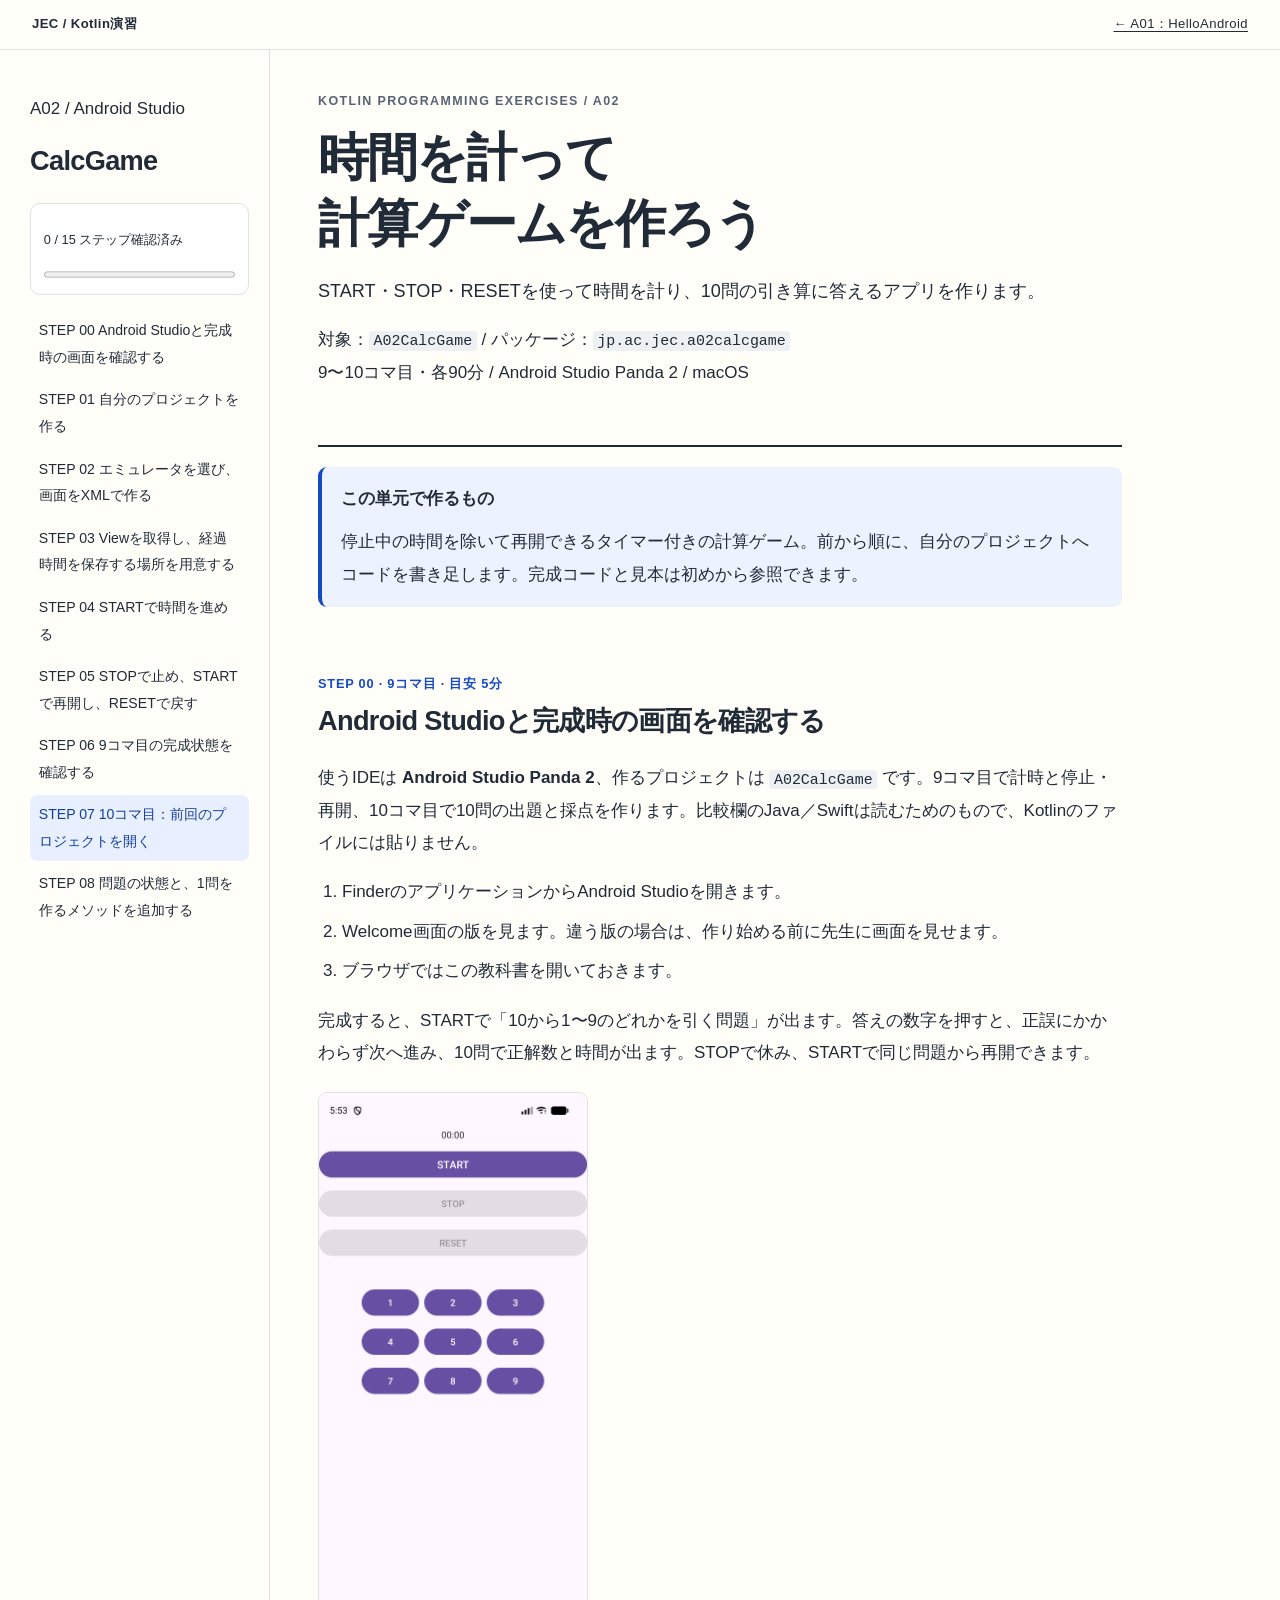
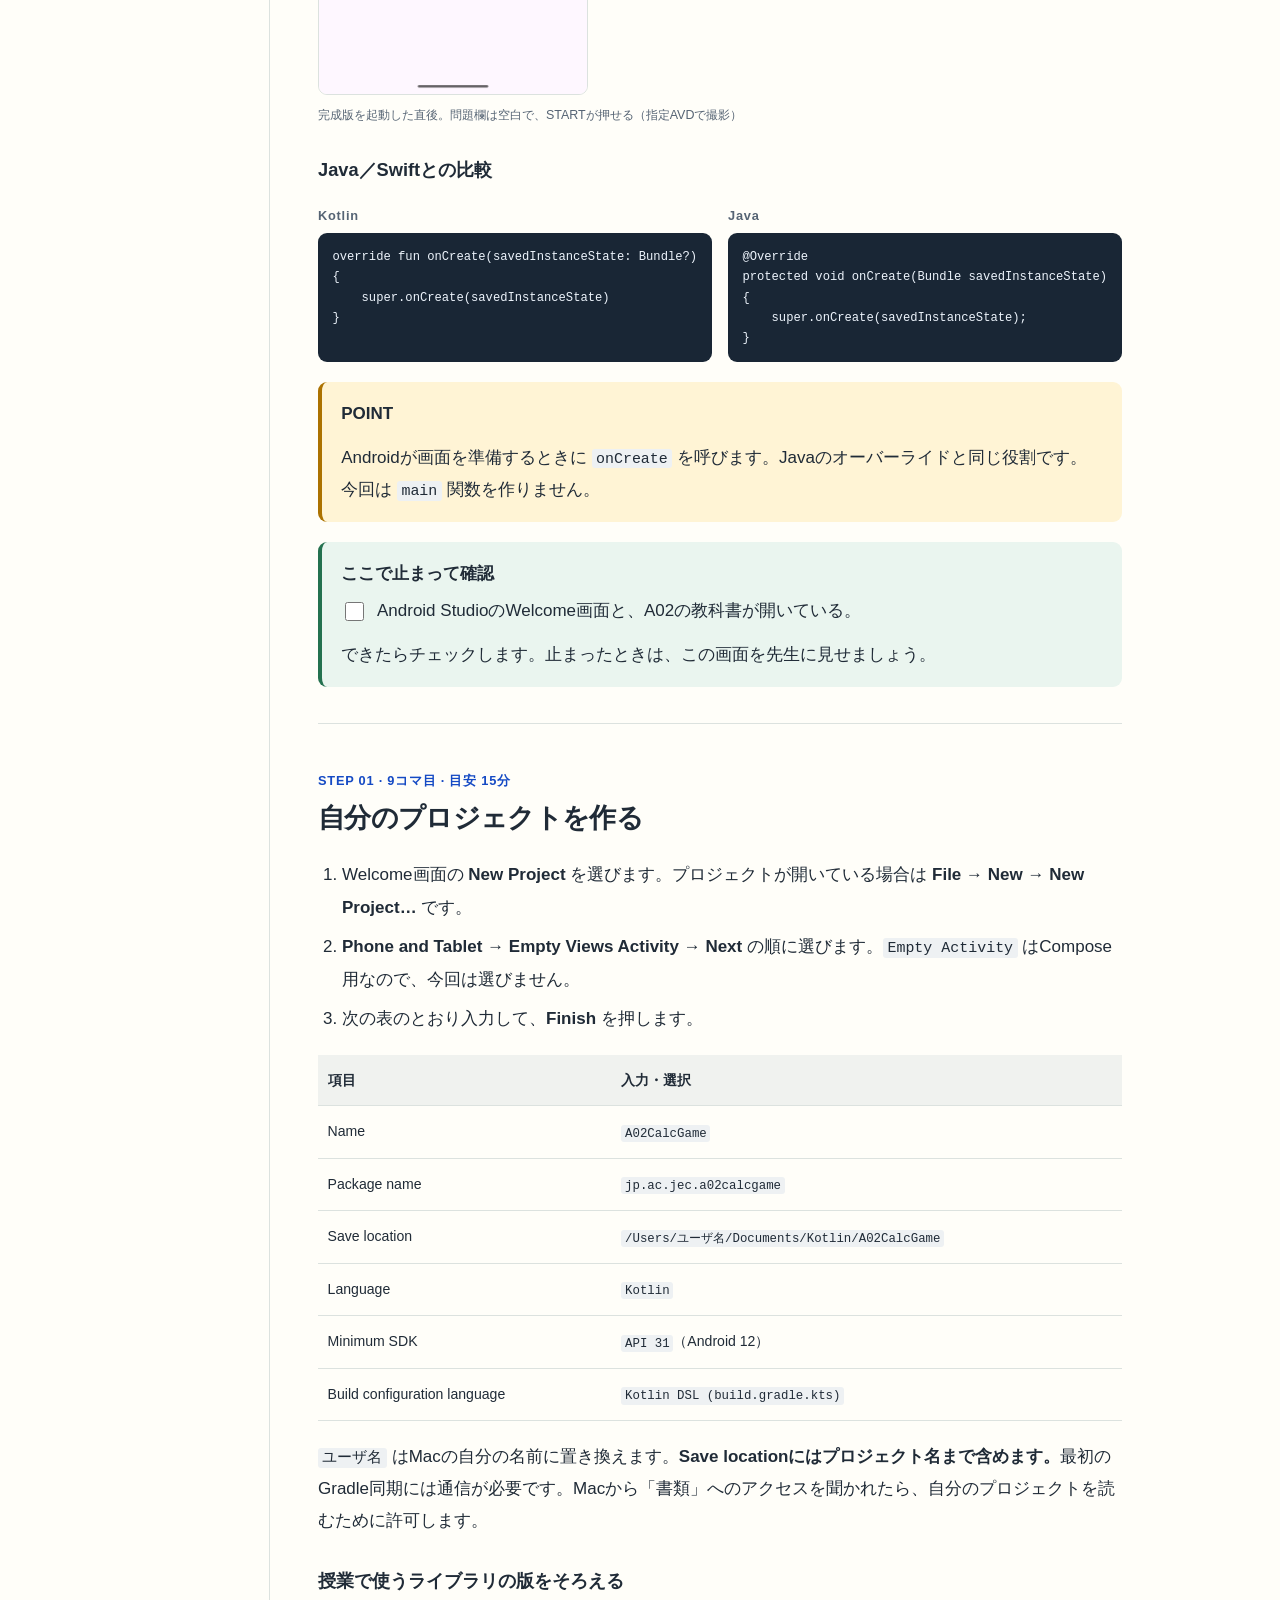
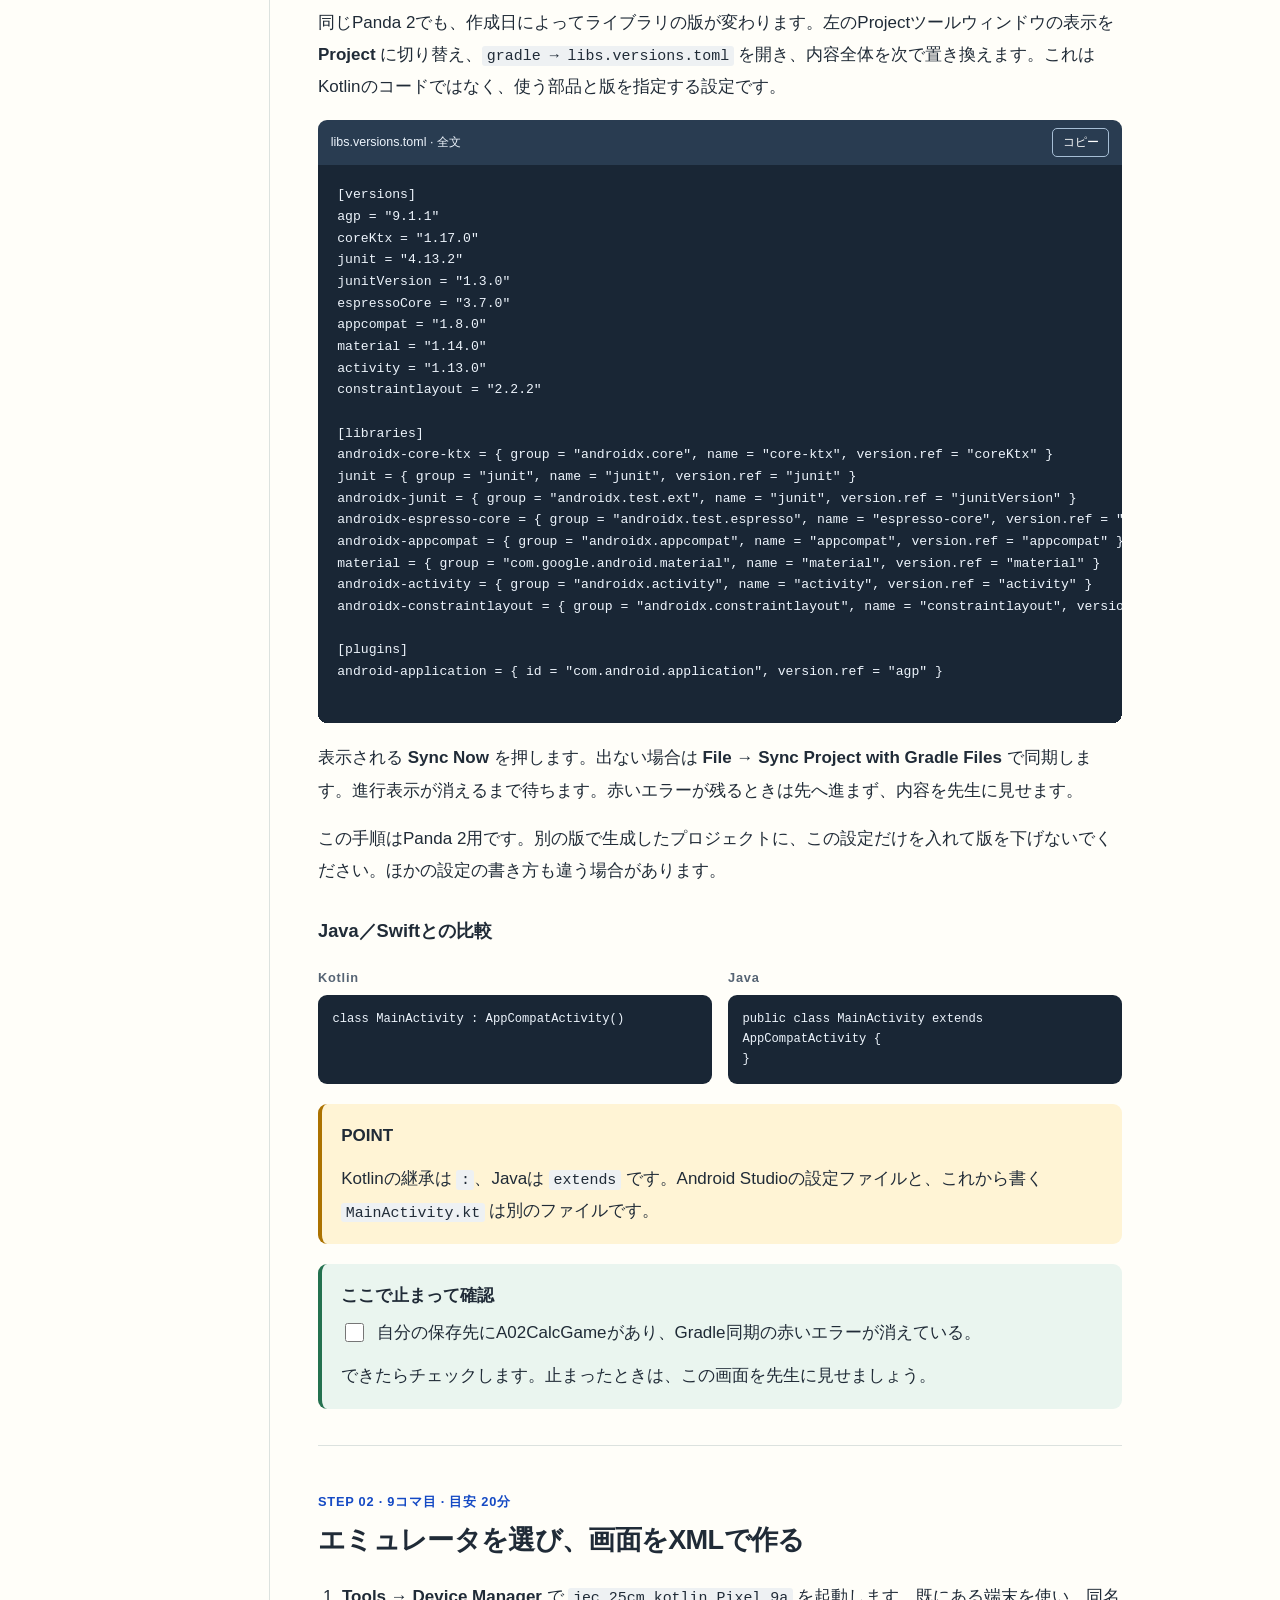
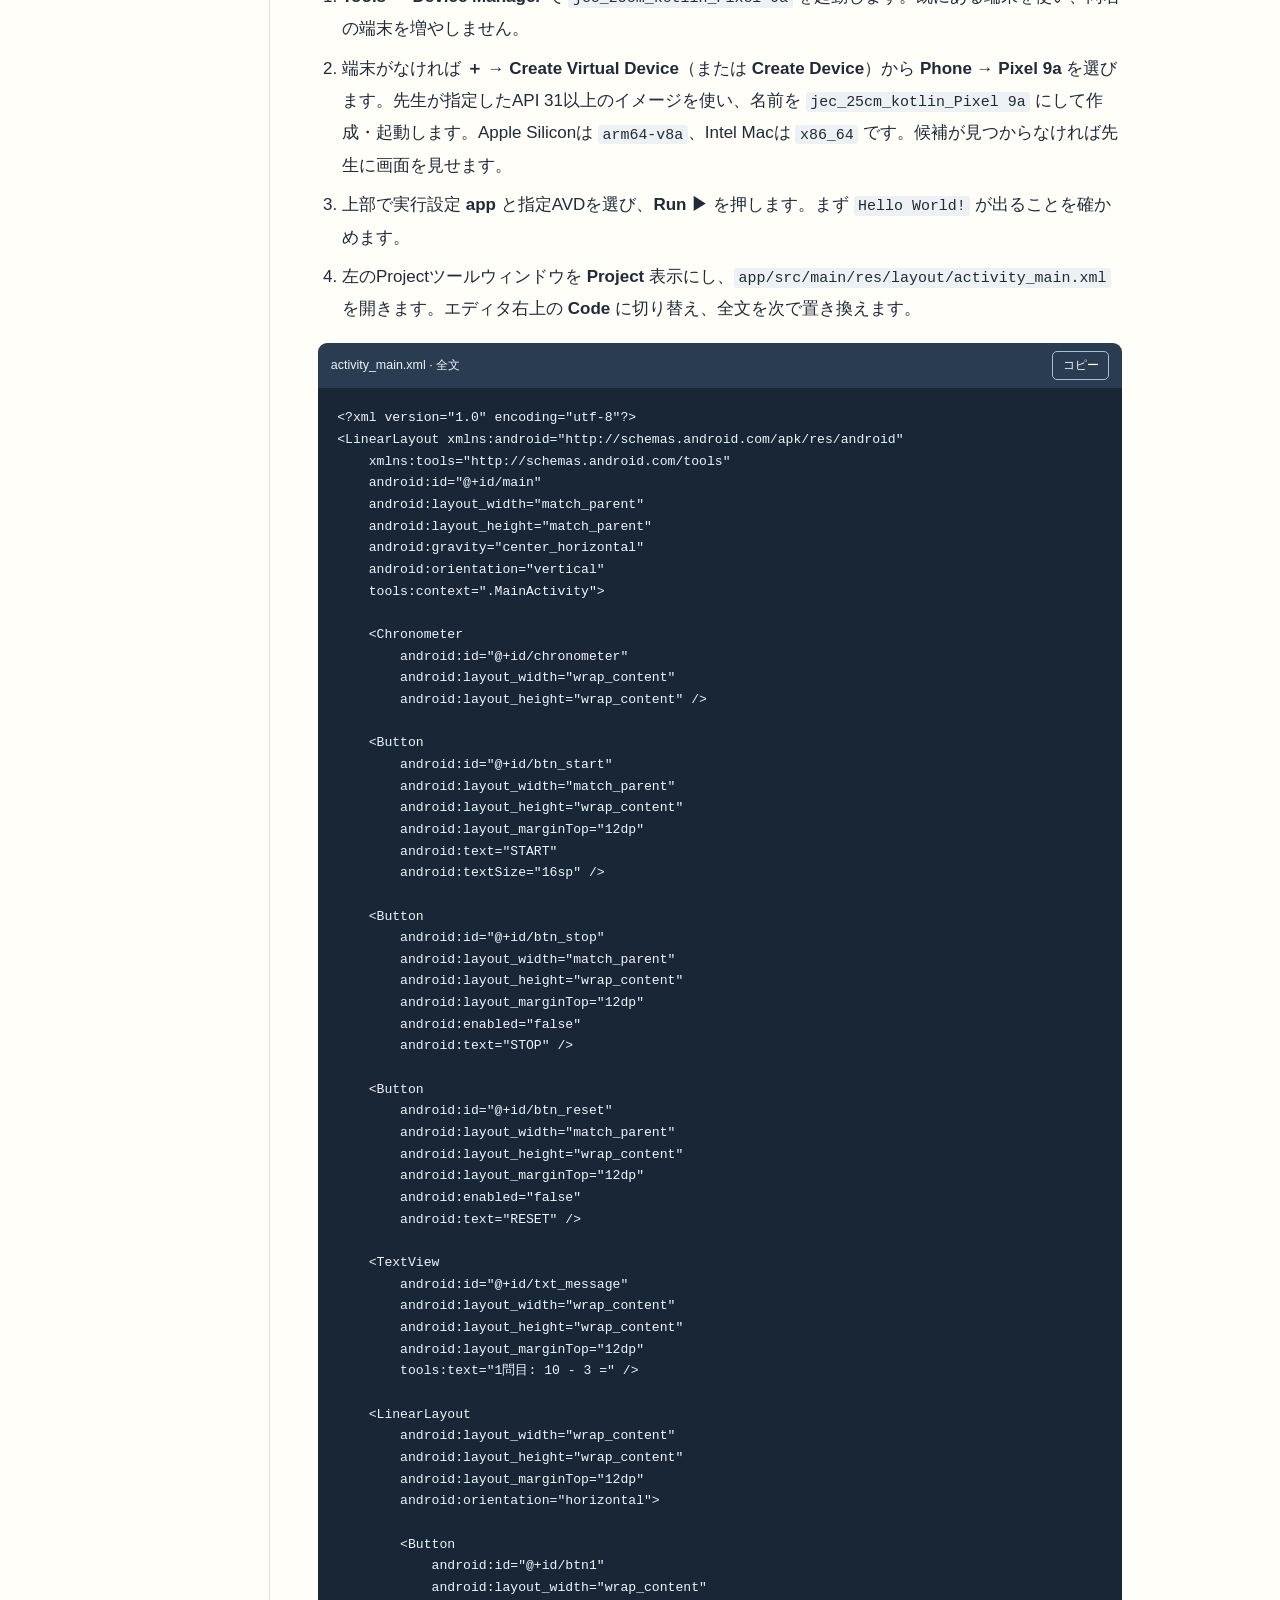
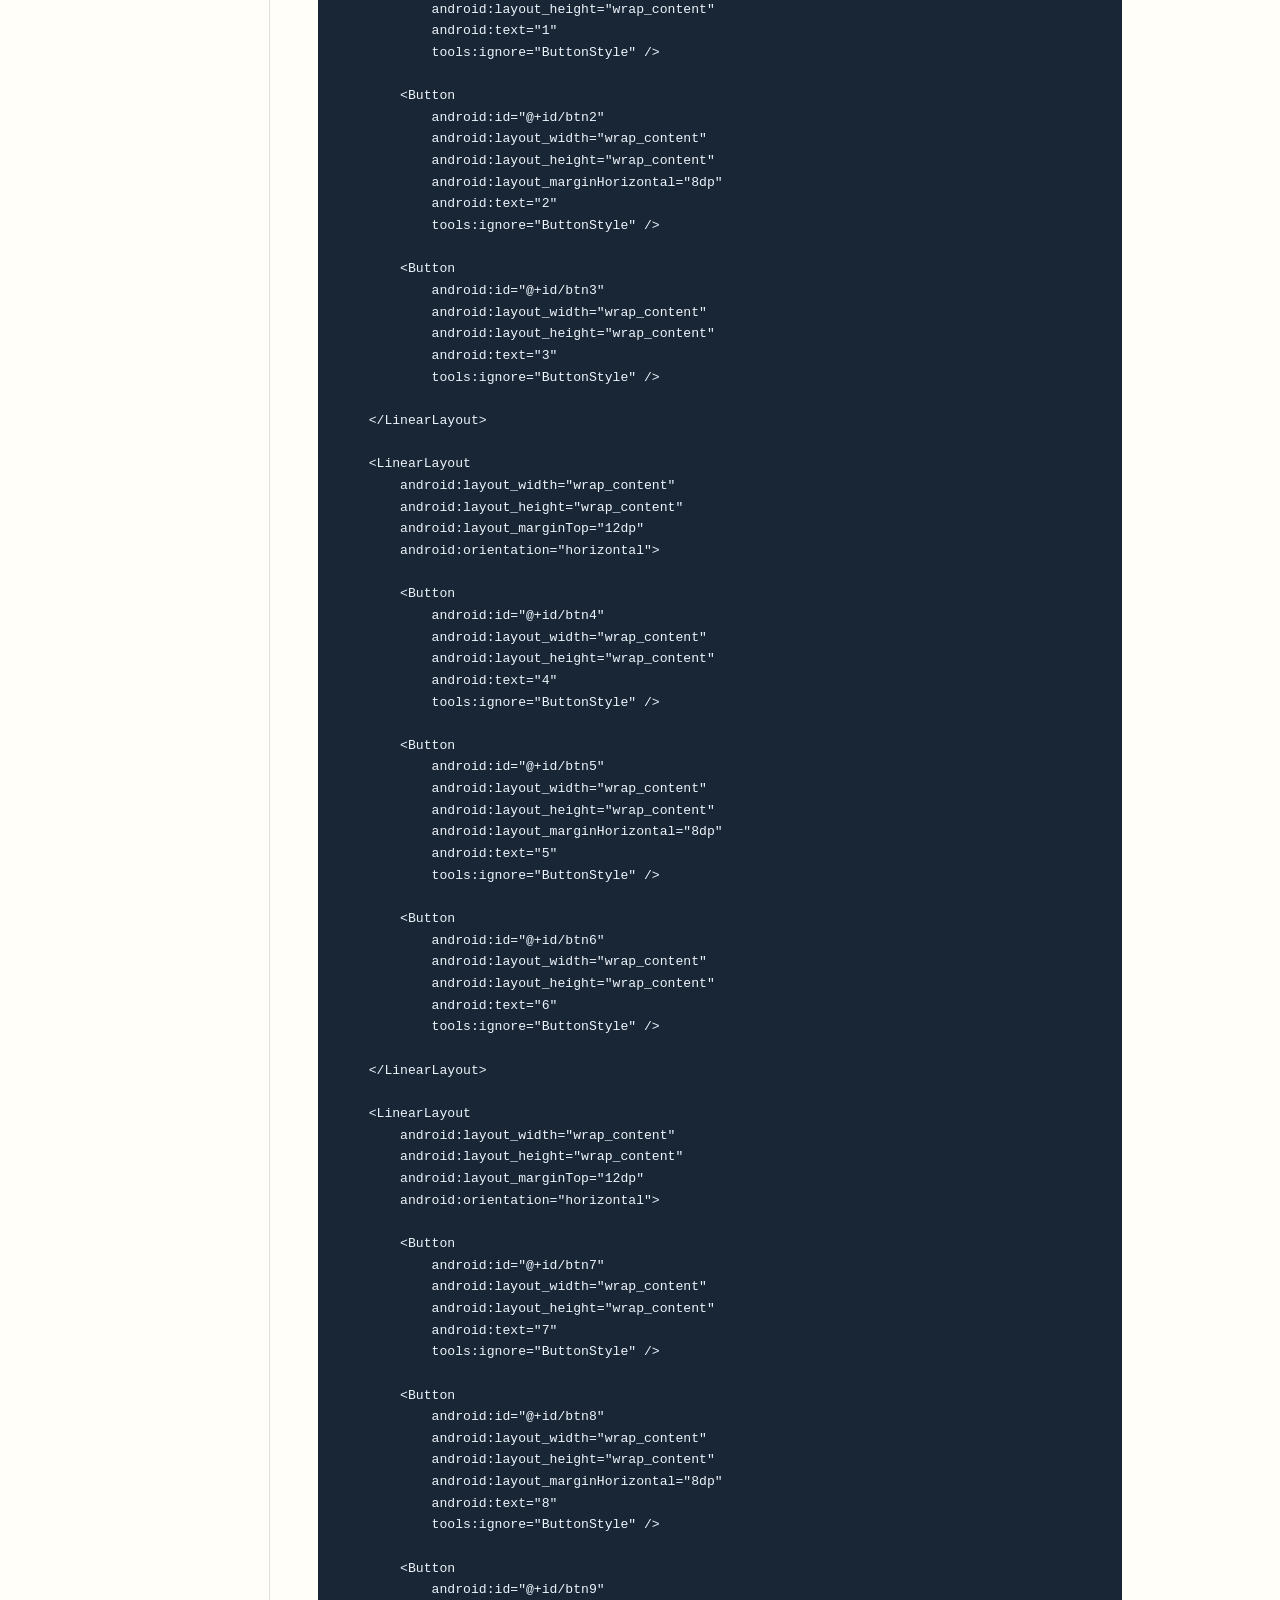
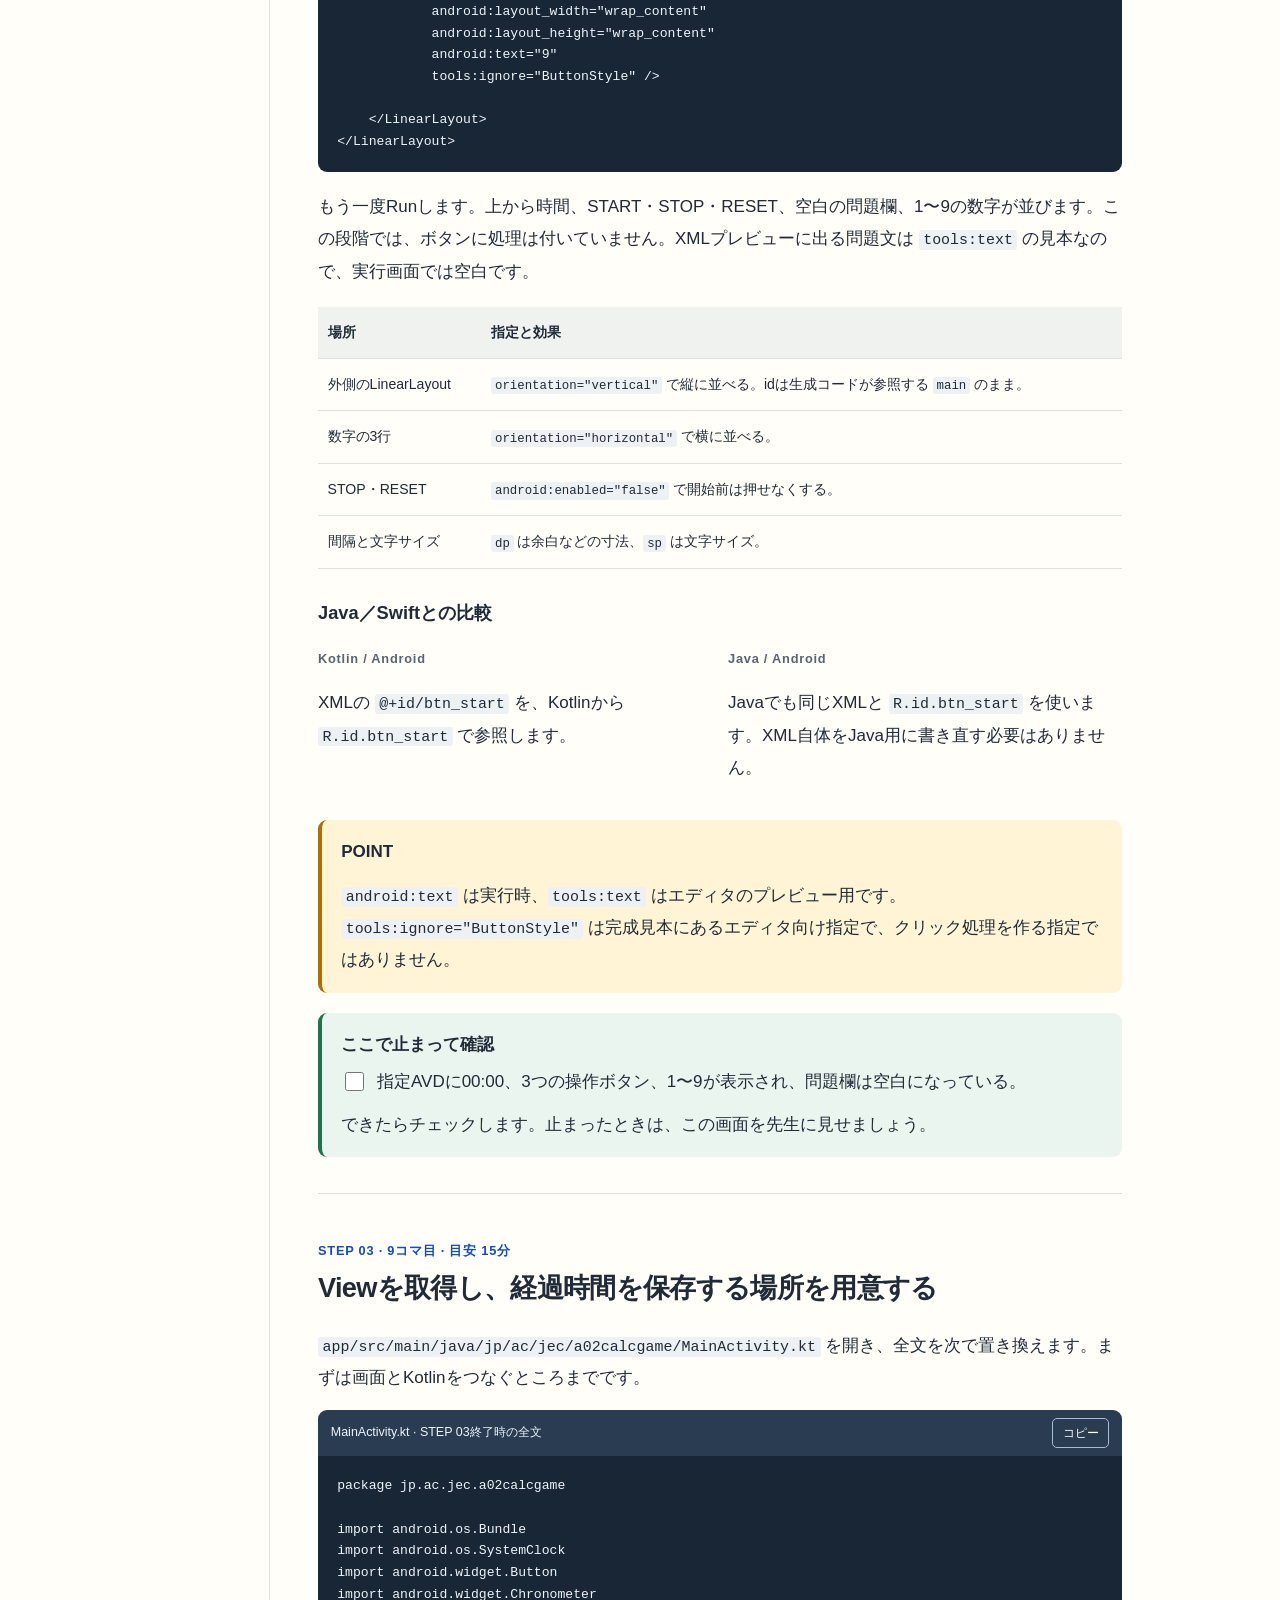
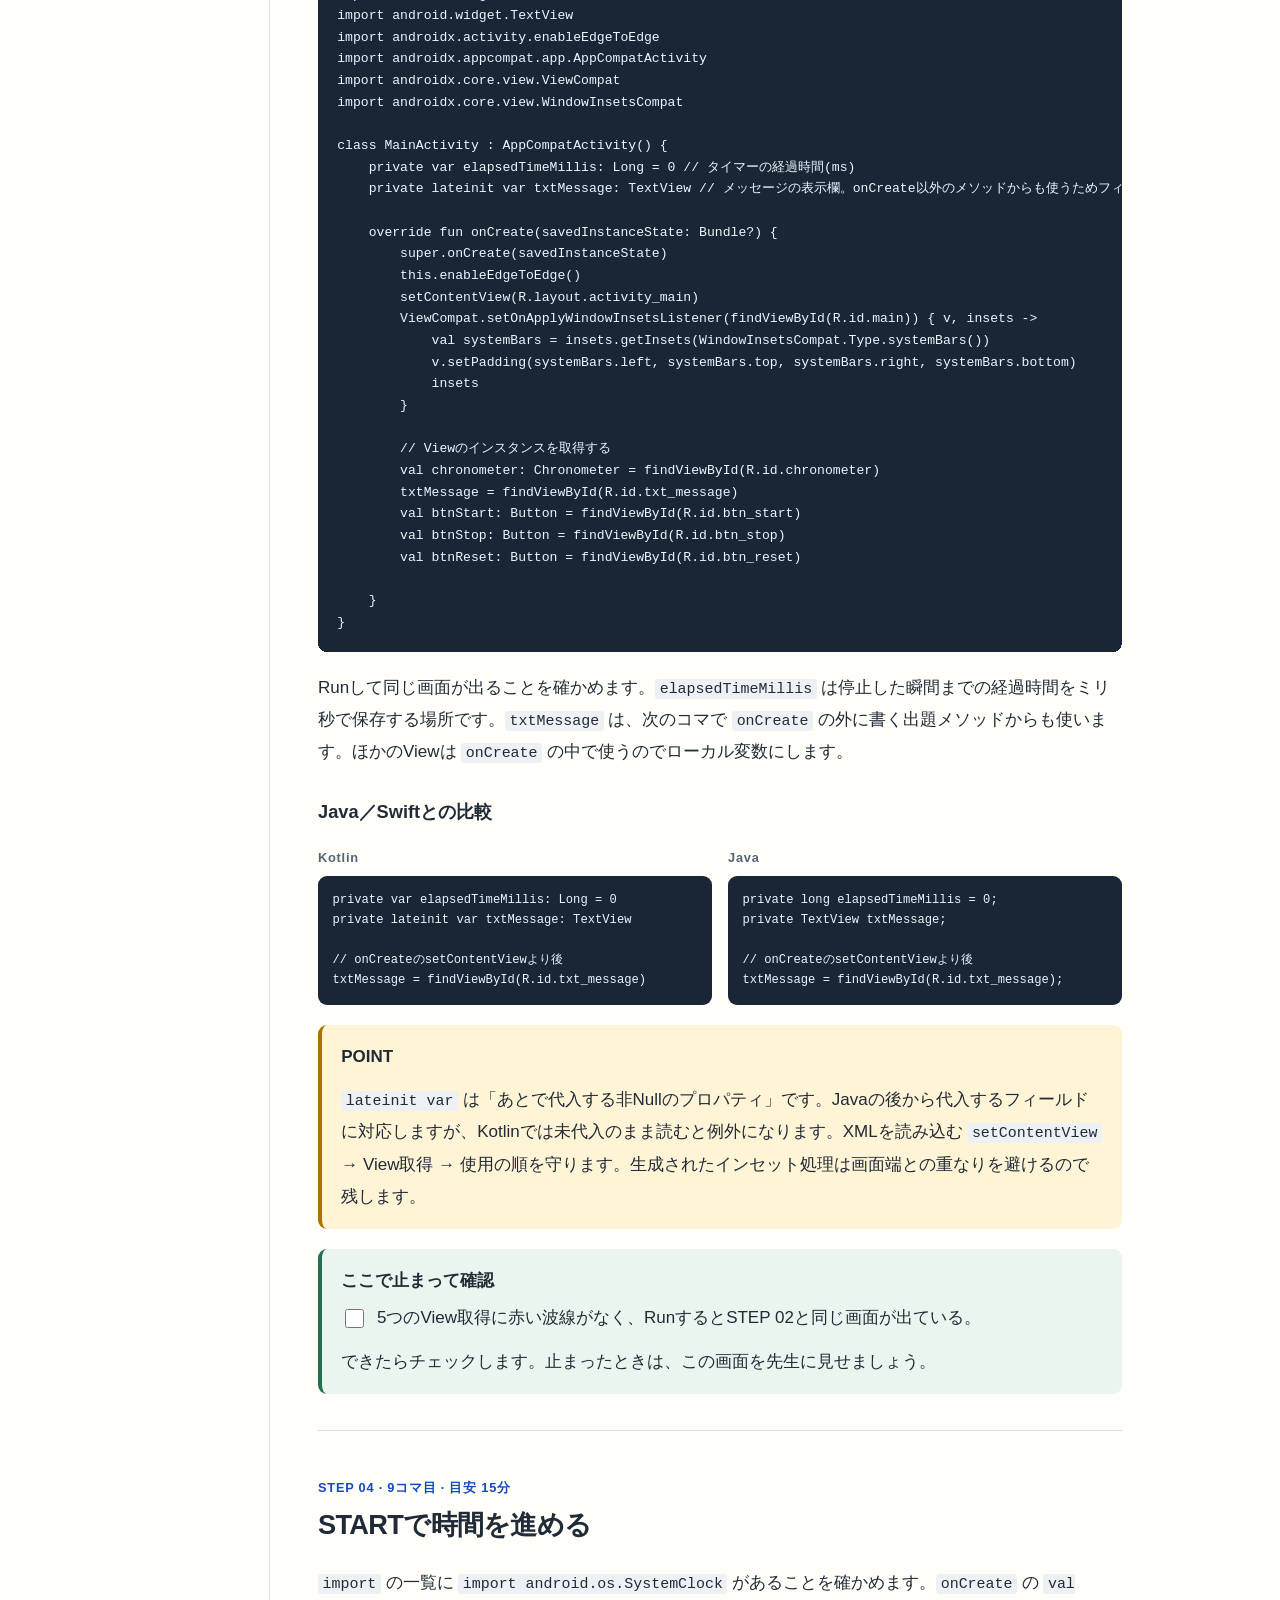
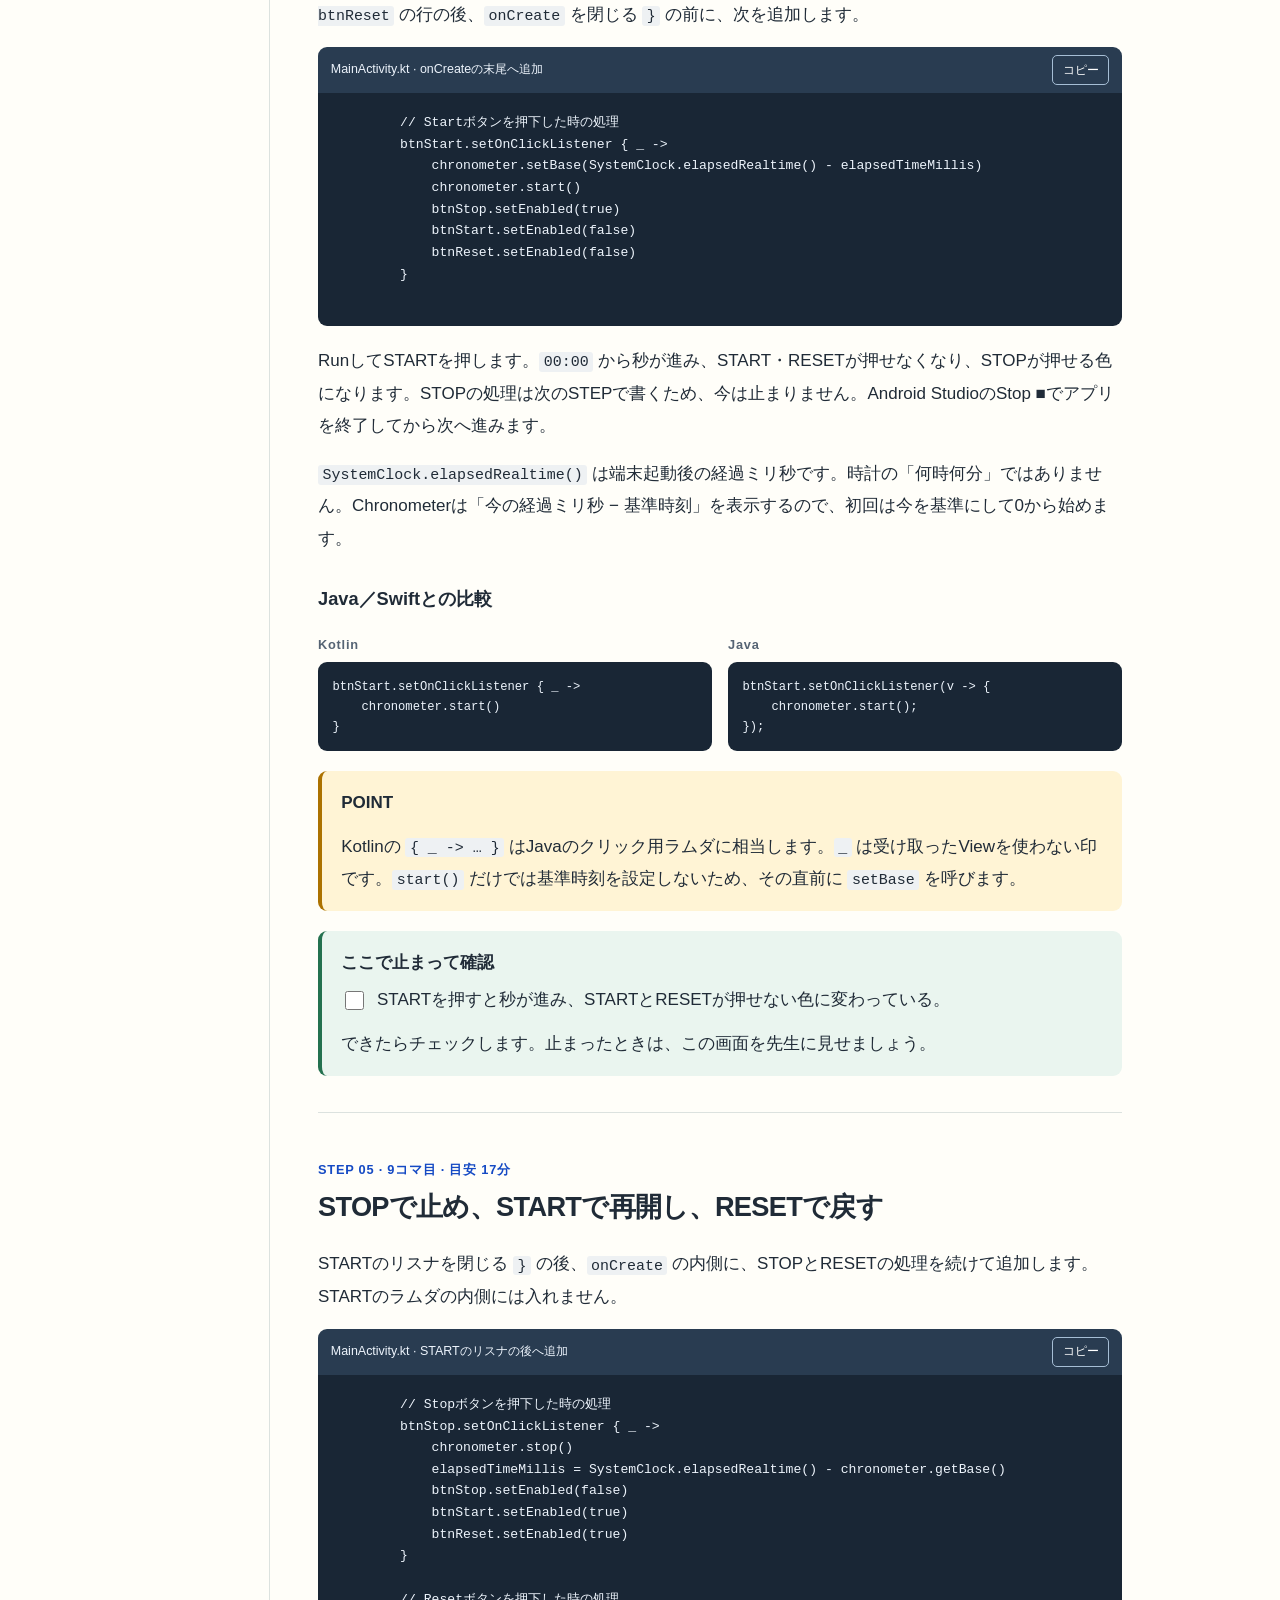
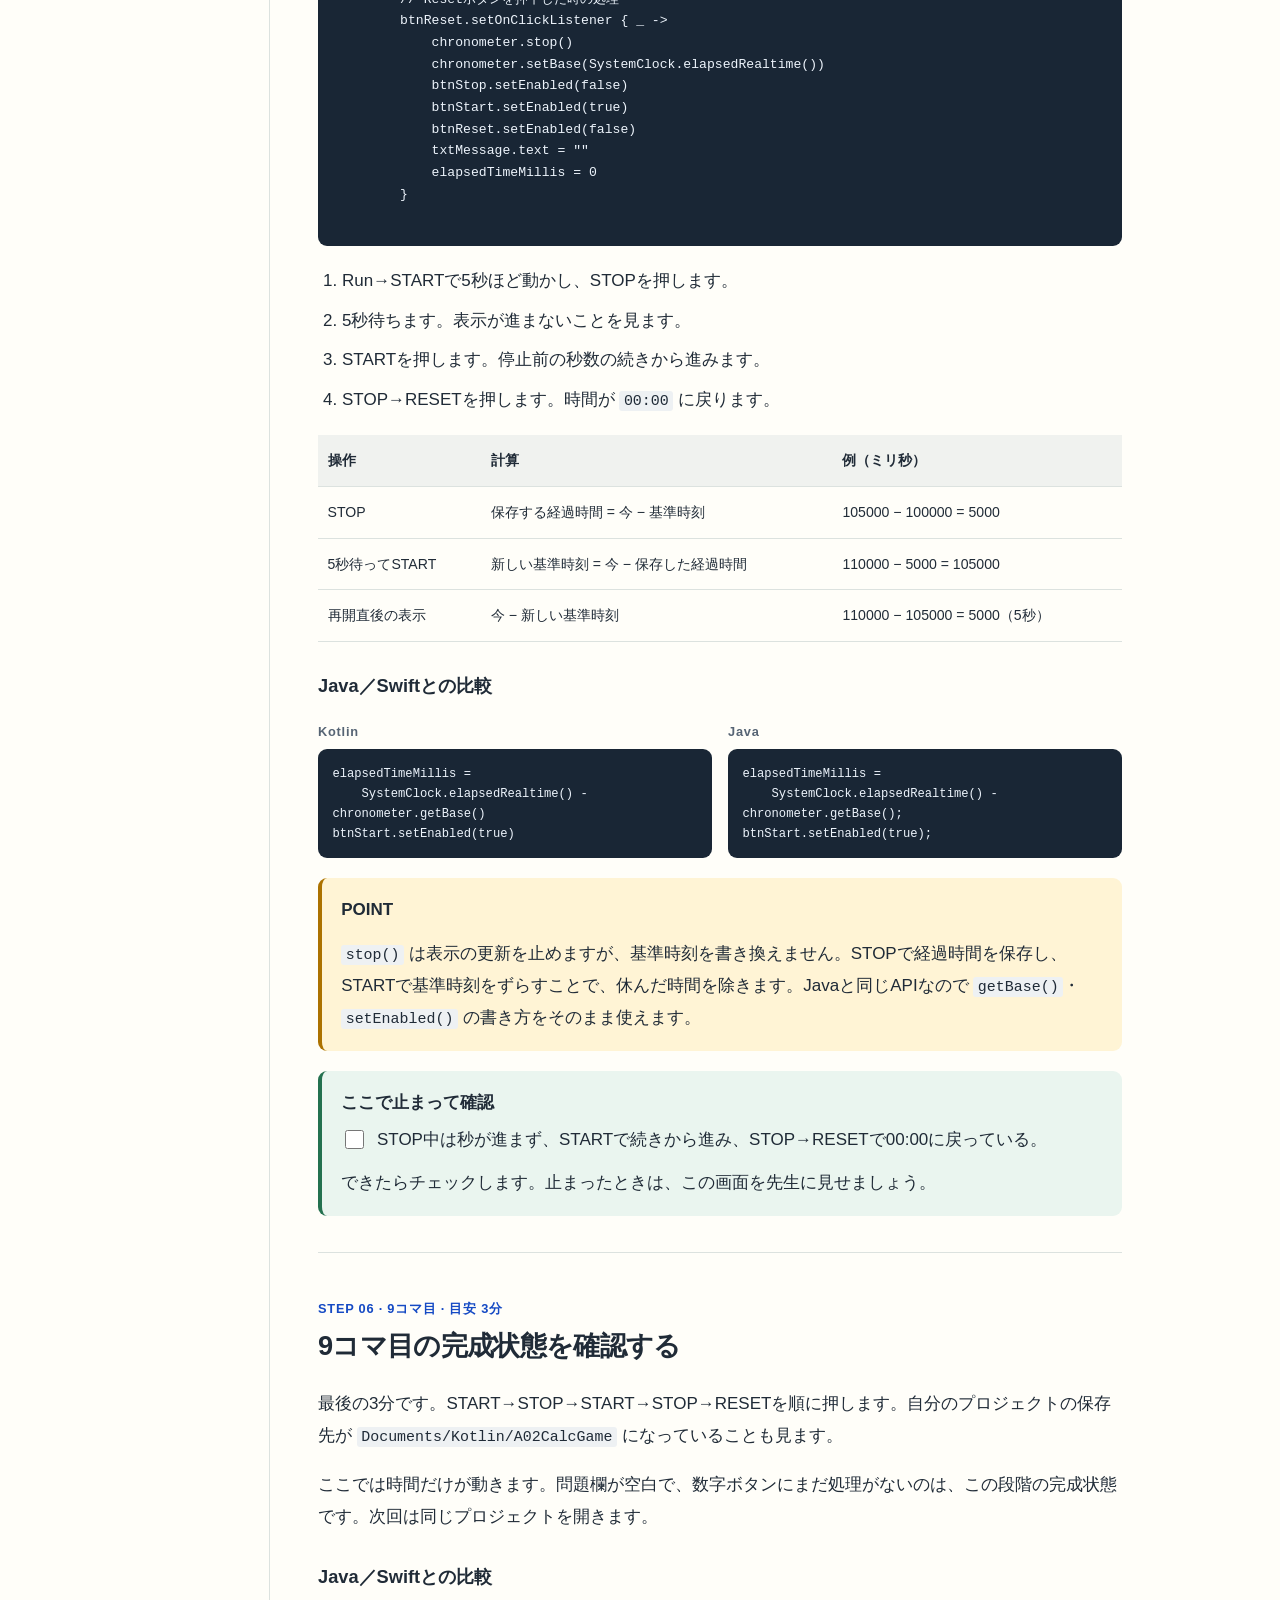
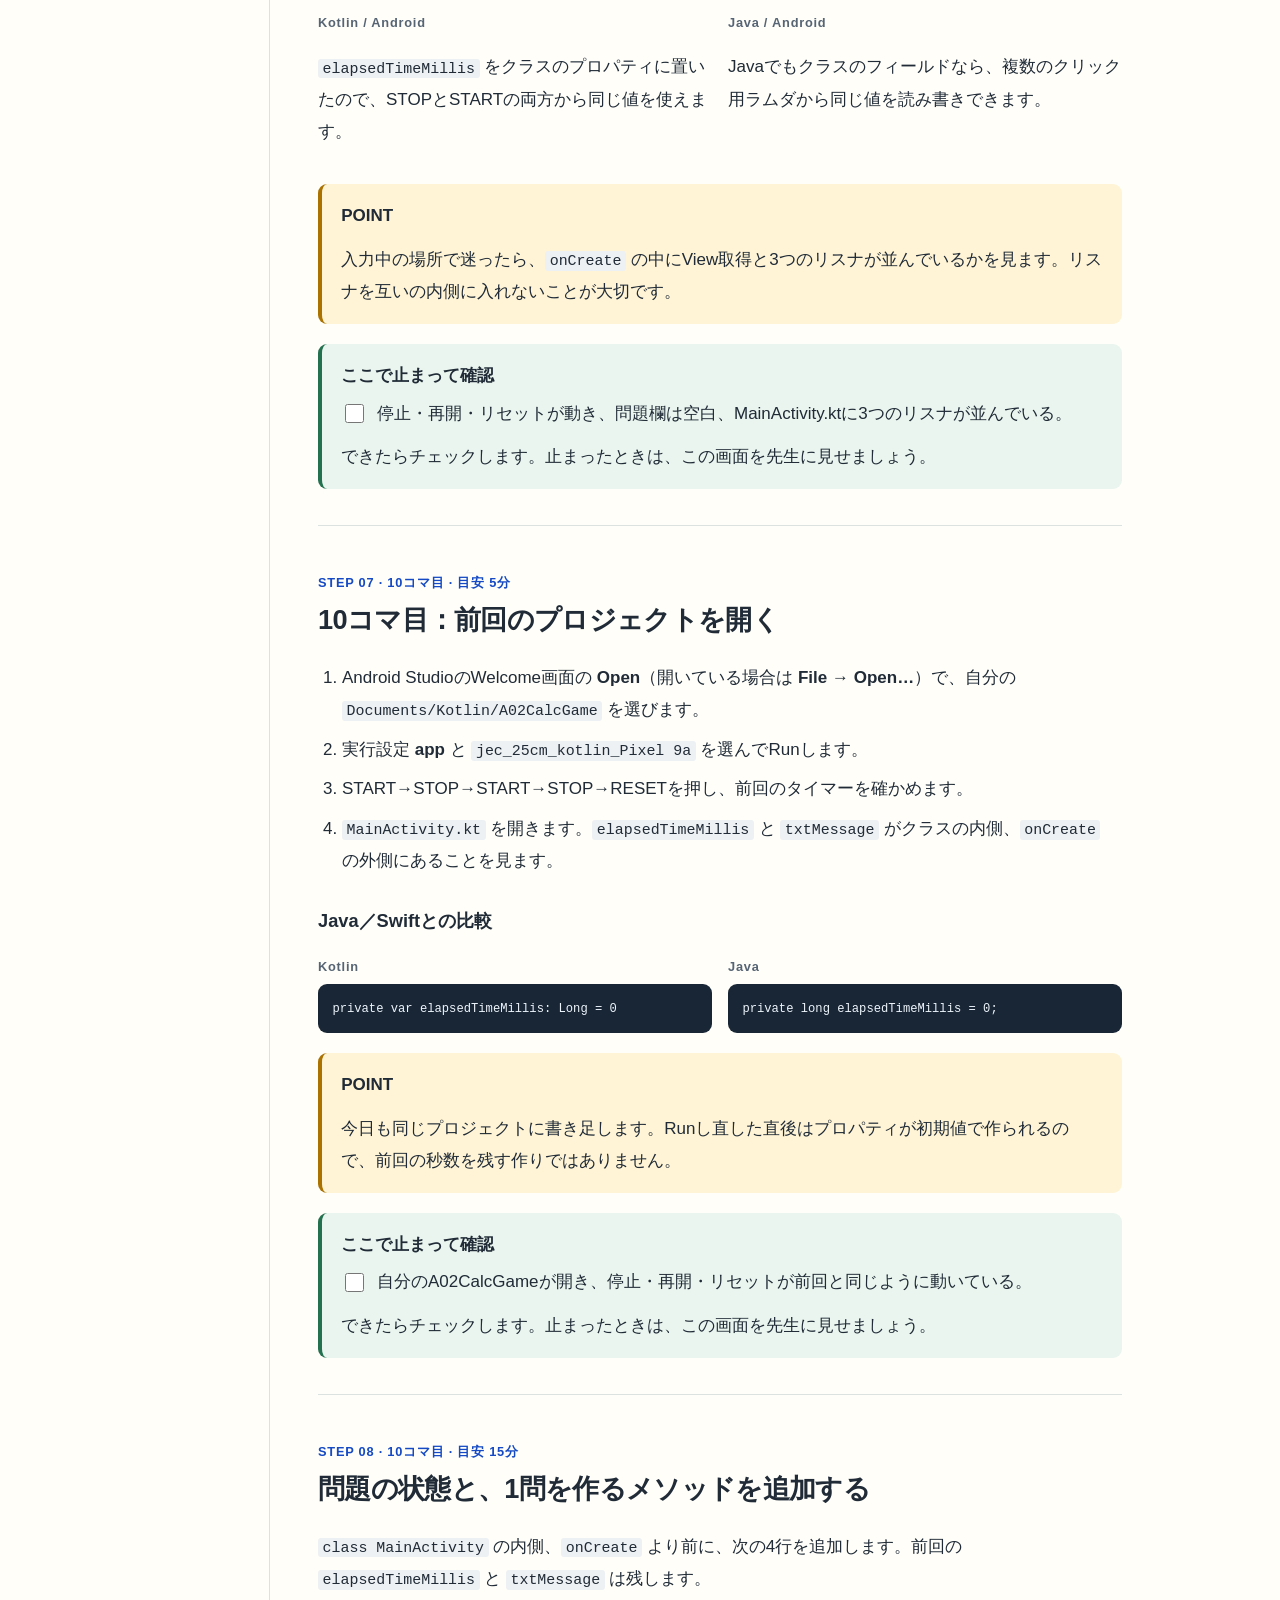
==== docs/calc-game/index.html @ dfcd402b "合成カメラを作る14〜15コマ目の教材を追加する" ====
<!doctype html>
<html lang="ja"><head><meta charset="utf-8"><meta name="viewport" content="width=device-width, initial-scale=1">
<title>A02 CalcGame — 計算ゲームを作ろう | Kotlin演習</title>
<meta name="description" content="Android Studio Panda 2でA02CalcGameを作る、90分×2コマの教科書。停止・再開するタイマーと10問の採点を、Java・Swiftと比較して学びます。">
<link rel="stylesheet" href="../assets/textbook.css"><script src="../assets/textbook.js" defer></script></head>
<body data-progress-key="jec-kotlin-calc-game-v1"><a class="skip" href="#main">本文へ移動</a>
<header class="topbar"><span class="brand">JEC / Kotlin演習</span><a href="../hello-android/index.html">← A01：HelloAndroid</a></header>
<div class="shell"><aside class="sidebar"><div class="sidebar-inner"><p class="course-label">A02 / Android Studio</p><h2>CalcGame</h2>
<div class="progress"><p data-progress-label>0 / 15 ステップ確認済み</p><progress max="15" value="0" aria-label="進捗"></progress></div><nav aria-label="目次"><ol><li><a href="#step-0">STEP 00 Android Studioと完成時の画面を確認する</a></li><li><a href="#step-1">STEP 01 自分のプロジェクトを作る</a></li><li><a href="#step-2">STEP 02 エミュレータを選び、画面をXMLで作る</a></li><li><a href="#step-3">STEP 03 Viewを取得し、経過時間を保存する場所を用意する</a></li><li><a href="#step-4">STEP 04 STARTで時間を進める</a></li><li><a href="#step-5">STEP 05 STOPで止め、STARTで再開し、RESETで戻す</a></li><li><a href="#step-6">STEP 06 9コマ目の完成状態を確認する</a></li><li><a href="#step-7">STEP 07 10コマ目：前回のプロジェクトを開く</a></li><li><a href="#step-8">STEP 08 問題の状態と、1問を作るメソッドを追加する</a></li><li><a href="#step-9">STEP 09 START・STOP・RESETと問題の状態をつなぐ</a></li><li><a href="#step-10">STEP 10 9個の数字ボタンに同じ処理を付ける</a></li><li><a href="#step-11">STEP 11 採点し、10問で時間と結果を表示する</a></li><li><a href="#step-12">STEP 12 完成コードと照合する</a></li><li><a href="#step-13">STEP 13 アレンジできる場所を試す</a></li><li><a href="#step-14">STEP 14 10コマ目の完成状態を確認する</a></li></ol></nav><div class="resources"><a href="#help">困ったとき</a><a href="#sample-project">完成プロジェクトを開く</a><a href="../hello-kotlin/index.html">K01：HelloKotlin</a><a href="../hello-android/index.html">A01：HelloAndroid</a><span aria-current="page">A02：CalcGame</span><a href="../github-search/index.html">A03：GithubSearch</a><a href="../funny-camera/index.html">A04：FunnyCamera</a><a href="../common/setup.html?from=calc-game">共通：はじめの準備</a><a href="../common/apk.html?from=calc-game">共通：提出課題とAPK</a><a href="../common/other-versions.html?from=calc-game">共通：ちがうAndroid Studioの版</a></div></div></aside>
<main id="main"><div class="hero"><p class="eyebrow">KOTLIN PROGRAMMING EXERCISES / A02</p><h1>時間を計って<br>計算ゲームを作ろう</h1><p class="lede">START・STOP・RESETを使って時間を計り、10問の引き算に答えるアプリを作ります。</p><p>対象：<code>A02CalcGame</code> / パッケージ：<code>jp.ac.jec.a02calcgame</code><br>9〜10コマ目・各90分 / Android Studio Panda 2 / macOS</p></div>
<div class="goal"><p class="box-title">この単元で作るもの</p><p>停止中の時間を除いて再開できるタイマー付きの計算ゲーム。前から順に、自分のプロジェクトへコードを書き足します。完成コードと見本は初めから参照できます。</p></div>
<section id="step-0"><p class="step-meta">STEP 00 · 9コマ目 · 目安 5分</p><h2>Android Studioと完成時の画面を確認する</h2>
<p>使うIDEは <strong>Android Studio Panda 2</strong>、作るプロジェクトは <code>A02CalcGame</code> です。9コマ目で計時と停止・再開、10コマ目で10問の出題と採点を作ります。比較欄のJava／Swiftは読むためのもので、Kotlinのファイルには貼りません。</p>
<ol><li>FinderのアプリケーションからAndroid Studioを開きます。</li><li>Welcome画面の版を見ます。違う版の場合は、作り始める前に先生に画面を見せます。</li><li>ブラウザではこの教科書を開いておきます。</li></ol>
<p>完成すると、STARTで「10から1〜9のどれかを引く問題」が出ます。答えの数字を押すと、正誤にかかわらず次へ進み、10問で正解数と時間が出ます。STOPで休み、STARTで同じ問題から再開できます。</p><figure><img src="images/initial.png" alt="完成版を起動した直後。問題欄は空白で、STARTが押せる" width="270" height="606" loading="lazy"><figcaption>完成版を起動した直後。問題欄は空白で、STARTが押せる（指定AVDで撮影）</figcaption></figure>
<h3>Java／Swiftとの比較</h3><div class="compare"><div class="compare-item"><p class="compare-lang" translate="no">Kotlin</p><pre tabindex="0"><code>override fun onCreate(savedInstanceState: Bundle?) {
    super.onCreate(savedInstanceState)
}</code></pre>
</div><div class="compare-item"><p class="compare-lang" translate="no">Java</p><pre tabindex="0"><code>@Override
protected void onCreate(Bundle savedInstanceState) {
    super.onCreate(savedInstanceState);
}</code></pre>
</div></div>
<div class="note"><p class="box-title">POINT</p><p>Androidが画面を準備するときに <code>onCreate</code> を呼びます。Javaのオーバーライドと同じ役割です。今回は <code>main</code> 関数を作りません。</p></div>
<div class="check"><p class="box-title">ここで止まって確認</p><label><input type="checkbox" data-check="step-00"><span>Android StudioのWelcome画面と、A02の教科書が開いている。</span></label><p>できたらチェックします。止まったときは、この画面を先生に見せましょう。</p></div></section>

<section id="step-1"><p class="step-meta">STEP 01 · 9コマ目 · 目安 15分</p><h2>自分のプロジェクトを作る</h2>
<ol><li>Welcome画面の <strong>New Project</strong> を選びます。プロジェクトが開いている場合は <strong>File → New → New Project…</strong> です。</li><li><strong>Phone and Tablet → Empty Views Activity → Next</strong> の順に選びます。<code>Empty Activity</code> はCompose用なので、今回は選びません。</li><li>次の表のとおり入力して、<strong>Finish</strong> を押します。</li></ol>
<table><thead><tr><th>項目</th><th>入力・選択</th></tr></thead><tbody>
<tr><td>Name</td><td><code>A02CalcGame</code></td></tr>
<tr><td>Package name</td><td><code>jp.ac.jec.a02calcgame</code></td></tr>
<tr><td>Save location</td><td><code>/Users/ユーザ名/Documents/Kotlin/A02CalcGame</code></td></tr>
<tr><td>Language</td><td><code>Kotlin</code></td></tr>
<tr><td>Minimum SDK</td><td><code>API 31</code>（Android 12）</td></tr>
<tr><td>Build configuration language</td><td><code>Kotlin DSL (build.gradle.kts)</code></td></tr>
</tbody></table>
<p><code>ユーザ名</code> はMacの自分の名前に置き換えます。<strong>Save locationにはプロジェクト名まで含めます。</strong>最初のGradle同期には通信が必要です。Macから「書類」へのアクセスを聞かれたら、自分のプロジェクトを読むために許可します。</p>
<h3>授業で使うライブラリの版をそろえる</h3>
<p>同じPanda 2でも、作成日によってライブラリの版が変わります。左のProjectツールウィンドウの表示を <strong>Project</strong> に切り替え、<code>gradle → libs.versions.toml</code> を開き、内容全体を次で置き換えます。これはKotlinのコードではなく、使う部品と版を指定する設定です。</p>
<div class="code-head">libs.versions.toml · 全文</div><pre id="code-libs" tabindex="0"><code>[versions]
agp = "9.1.1"
coreKtx = "1.17.0"
junit = "4.13.2"
junitVersion = "1.3.0"
espressoCore = "3.7.0"
appcompat = "1.8.0"
material = "1.14.0"
activity = "1.13.0"
constraintlayout = "2.2.2"

[libraries]
androidx-core-ktx = { group = "androidx.core", name = "core-ktx", version.ref = "coreKtx" }
junit = { group = "junit", name = "junit", version.ref = "junit" }
androidx-junit = { group = "androidx.test.ext", name = "junit", version.ref = "junitVersion" }
androidx-espresso-core = { group = "androidx.test.espresso", name = "espresso-core", version.ref = "espressoCore" }
androidx-appcompat = { group = "androidx.appcompat", name = "appcompat", version.ref = "appcompat" }
material = { group = "com.google.android.material", name = "material", version.ref = "material" }
androidx-activity = { group = "androidx.activity", name = "activity", version.ref = "activity" }
androidx-constraintlayout = { group = "androidx.constraintlayout", name = "constraintlayout", version.ref = "constraintlayout" }

[plugins]
android-application = { id = "com.android.application", version.ref = "agp" }

</code></pre>
<p>表示される <strong>Sync Now</strong> を押します。出ない場合は <strong>File → Sync Project with Gradle Files</strong> で同期します。進行表示が消えるまで待ちます。赤いエラーが残るときは先へ進まず、内容を先生に見せます。</p>
<p>この手順はPanda 2用です。別の版で生成したプロジェクトに、この設定だけを入れて版を下げないでください。ほかの設定の書き方も違う場合があります。</p>
<h3>Java／Swiftとの比較</h3><div class="compare"><div class="compare-item"><p class="compare-lang" translate="no">Kotlin</p><pre tabindex="0"><code>class MainActivity : AppCompatActivity()</code></pre>
</div><div class="compare-item"><p class="compare-lang" translate="no">Java</p><pre tabindex="0"><code>public class MainActivity extends AppCompatActivity {
}</code></pre>
</div></div>
<div class="note"><p class="box-title">POINT</p><p>Kotlinの継承は <code>:</code>、Javaは <code>extends</code> です。Android Studioの設定ファイルと、これから書く <code>MainActivity.kt</code> は別のファイルです。</p></div>
<div class="check"><p class="box-title">ここで止まって確認</p><label><input type="checkbox" data-check="step-01"><span>自分の保存先にA02CalcGameがあり、Gradle同期の赤いエラーが消えている。</span></label><p>できたらチェックします。止まったときは、この画面を先生に見せましょう。</p></div></section>

<section id="step-2"><p class="step-meta">STEP 02 · 9コマ目 · 目安 20分</p><h2>エミュレータを選び、画面をXMLで作る</h2>
<ol><li><strong>Tools → Device Manager</strong> で <code>jec_25cm_kotlin_Pixel 9a</code> を起動します。既にある端末を使い、同名の端末を増やしません。</li><li>端末がなければ <strong>＋ → Create Virtual Device</strong>（または <strong>Create Device</strong>）から <strong>Phone → Pixel 9a</strong> を選びます。先生が指定したAPI 31以上のイメージを使い、名前を <code>jec_25cm_kotlin_Pixel 9a</code> にして作成・起動します。Apple Siliconは <code>arm64-v8a</code>、Intel Macは <code>x86_64</code> です。候補が見つからなければ先生に画面を見せます。</li><li>上部で実行設定 <strong>app</strong> と指定AVDを選び、<strong>Run ▶</strong> を押します。まず <code>Hello World!</code> が出ることを確かめます。</li><li>左のProjectツールウィンドウを <strong>Project</strong> 表示にし、<code>app/src/main/res/layout/activity_main.xml</code> を開きます。エディタ右上の <strong>Code</strong> に切り替え、全文を次で置き換えます。</li></ol><div class="code-head">activity_main.xml · 全文</div><pre id="code-layout" tabindex="0"><code>&lt;?xml version="1.0" encoding="utf-8"?&gt;
&lt;LinearLayout xmlns:android="http://schemas.android.com/apk/res/android"
    xmlns:tools="http://schemas.android.com/tools"
    android:id="@+id/main"
    android:layout_width="match_parent"
    android:layout_height="match_parent"
    android:gravity="center_horizontal"
    android:orientation="vertical"
    tools:context=".MainActivity"&gt;

    &lt;Chronometer
        android:id="@+id/chronometer"
        android:layout_width="wrap_content"
        android:layout_height="wrap_content" /&gt;

    &lt;Button
        android:id="@+id/btn_start"
        android:layout_width="match_parent"
        android:layout_height="wrap_content"
        android:layout_marginTop="12dp"
        android:text="START"
        android:textSize="16sp" /&gt;

    &lt;Button
        android:id="@+id/btn_stop"
        android:layout_width="match_parent"
        android:layout_height="wrap_content"
        android:layout_marginTop="12dp"
        android:enabled="false"
        android:text="STOP" /&gt;

    &lt;Button
        android:id="@+id/btn_reset"
        android:layout_width="match_parent"
        android:layout_height="wrap_content"
        android:layout_marginTop="12dp"
        android:enabled="false"
        android:text="RESET" /&gt;

    &lt;TextView
        android:id="@+id/txt_message"
        android:layout_width="wrap_content"
        android:layout_height="wrap_content"
        android:layout_marginTop="12dp"
        tools:text="1問目: 10 - 3 =" /&gt;

    &lt;LinearLayout
        android:layout_width="wrap_content"
        android:layout_height="wrap_content"
        android:layout_marginTop="12dp"
        android:orientation="horizontal"&gt;

        &lt;Button
            android:id="@+id/btn1"
            android:layout_width="wrap_content"
            android:layout_height="wrap_content"
            android:text="1"
            tools:ignore="ButtonStyle" /&gt;

        &lt;Button
            android:id="@+id/btn2"
            android:layout_width="wrap_content"
            android:layout_height="wrap_content"
            android:layout_marginHorizontal="8dp"
            android:text="2"
            tools:ignore="ButtonStyle" /&gt;

        &lt;Button
            android:id="@+id/btn3"
            android:layout_width="wrap_content"
            android:layout_height="wrap_content"
            android:text="3"
            tools:ignore="ButtonStyle" /&gt;

    &lt;/LinearLayout&gt;

    &lt;LinearLayout
        android:layout_width="wrap_content"
        android:layout_height="wrap_content"
        android:layout_marginTop="12dp"
        android:orientation="horizontal"&gt;

        &lt;Button
            android:id="@+id/btn4"
            android:layout_width="wrap_content"
            android:layout_height="wrap_content"
            android:text="4"
            tools:ignore="ButtonStyle" /&gt;

        &lt;Button
            android:id="@+id/btn5"
            android:layout_width="wrap_content"
            android:layout_height="wrap_content"
            android:layout_marginHorizontal="8dp"
            android:text="5"
            tools:ignore="ButtonStyle" /&gt;

        &lt;Button
            android:id="@+id/btn6"
            android:layout_width="wrap_content"
            android:layout_height="wrap_content"
            android:text="6"
            tools:ignore="ButtonStyle" /&gt;

    &lt;/LinearLayout&gt;

    &lt;LinearLayout
        android:layout_width="wrap_content"
        android:layout_height="wrap_content"
        android:layout_marginTop="12dp"
        android:orientation="horizontal"&gt;

        &lt;Button
            android:id="@+id/btn7"
            android:layout_width="wrap_content"
            android:layout_height="wrap_content"
            android:text="7"
            tools:ignore="ButtonStyle" /&gt;

        &lt;Button
            android:id="@+id/btn8"
            android:layout_width="wrap_content"
            android:layout_height="wrap_content"
            android:layout_marginHorizontal="8dp"
            android:text="8"
            tools:ignore="ButtonStyle" /&gt;

        &lt;Button
            android:id="@+id/btn9"
            android:layout_width="wrap_content"
            android:layout_height="wrap_content"
            android:text="9"
            tools:ignore="ButtonStyle" /&gt;

    &lt;/LinearLayout&gt;
&lt;/LinearLayout&gt;</code></pre>

<p>もう一度Runします。上から時間、START・STOP・RESET、空白の問題欄、1〜9の数字が並びます。この段階では、ボタンに処理は付いていません。XMLプレビューに出る問題文は <code>tools:text</code> の見本なので、実行画面では空白です。</p>
<table><thead><tr><th>場所</th><th>指定と効果</th></tr></thead><tbody><tr><td>外側のLinearLayout</td><td><code>orientation="vertical"</code> で縦に並べる。idは生成コードが参照する <code>main</code> のまま。</td></tr><tr><td>数字の3行</td><td><code>orientation="horizontal"</code> で横に並べる。</td></tr><tr><td>STOP・RESET</td><td><code>android:enabled="false"</code> で開始前は押せなくする。</td></tr><tr><td>間隔と文字サイズ</td><td><code>dp</code> は余白などの寸法、<code>sp</code> は文字サイズ。</td></tr></tbody></table><h3>Java／Swiftとの比較</h3><div class="compare"><div class="compare-item"><p class="compare-lang" translate="no">Kotlin / Android</p><p>XMLの <code>@+id/btn_start</code> を、Kotlinから <code>R.id.btn_start</code> で参照します。</p></div><div class="compare-item"><p class="compare-lang" translate="no">Java / Android</p><p>Javaでも同じXMLと <code>R.id.btn_start</code> を使います。XML自体をJava用に書き直す必要はありません。</p></div></div>
<div class="note"><p class="box-title">POINT</p><p><code>android:text</code> は実行時、<code>tools:text</code> はエディタのプレビュー用です。<code>tools:ignore="ButtonStyle"</code> は完成見本にあるエディタ向け指定で、クリック処理を作る指定ではありません。</p></div>
<div class="check"><p class="box-title">ここで止まって確認</p><label><input type="checkbox" data-check="step-02"><span>指定AVDに00:00、3つの操作ボタン、1〜9が表示され、問題欄は空白になっている。</span></label><p>できたらチェックします。止まったときは、この画面を先生に見せましょう。</p></div></section>

<section id="step-3"><p class="step-meta">STEP 03 · 9コマ目 · 目安 15分</p><h2>Viewを取得し、経過時間を保存する場所を用意する</h2>
<p><code>app/src/main/java/jp/ac/jec/a02calcgame/MainActivity.kt</code> を開き、全文を次で置き換えます。まずは画面とKotlinをつなぐところまでです。</p><div class="code-head">MainActivity.kt · STEP 03終了時の全文</div><pre id="code-stage-03" tabindex="0"><code>package jp.ac.jec.a02calcgame

import android.os.Bundle
import android.os.SystemClock
import android.widget.Button
import android.widget.Chronometer
import android.widget.TextView
import androidx.activity.enableEdgeToEdge
import androidx.appcompat.app.AppCompatActivity
import androidx.core.view.ViewCompat
import androidx.core.view.WindowInsetsCompat

class MainActivity : AppCompatActivity() {
    private var elapsedTimeMillis: Long = 0 // タイマーの経過時間(ms)
    private lateinit var txtMessage: TextView // メッセージの表示欄。onCreate以外のメソッドからも使うためフィールドにする

    override fun onCreate(savedInstanceState: Bundle?) {
        super.onCreate(savedInstanceState)
        this.enableEdgeToEdge()
        setContentView(R.layout.activity_main)
        ViewCompat.setOnApplyWindowInsetsListener(findViewById(R.id.main)) { v, insets -&gt;
            val systemBars = insets.getInsets(WindowInsetsCompat.Type.systemBars())
            v.setPadding(systemBars.left, systemBars.top, systemBars.right, systemBars.bottom)
            insets
        }

        // Viewのインスタンスを取得する
        val chronometer: Chronometer = findViewById(R.id.chronometer)
        txtMessage = findViewById(R.id.txt_message)
        val btnStart: Button = findViewById(R.id.btn_start)
        val btnStop: Button = findViewById(R.id.btn_stop)
        val btnReset: Button = findViewById(R.id.btn_reset)

    }
}
</code></pre>

<p>Runして同じ画面が出ることを確かめます。<code>elapsedTimeMillis</code> は停止した瞬間までの経過時間をミリ秒で保存する場所です。<code>txtMessage</code> は、次のコマで <code>onCreate</code> の外に書く出題メソッドからも使います。ほかのViewは <code>onCreate</code> の中で使うのでローカル変数にします。</p><h3>Java／Swiftとの比較</h3><div class="compare"><div class="compare-item"><p class="compare-lang" translate="no">Kotlin</p><pre tabindex="0"><code>private var elapsedTimeMillis: Long = 0
private lateinit var txtMessage: TextView

// onCreateのsetContentViewより後
txtMessage = findViewById(R.id.txt_message)</code></pre>
</div><div class="compare-item"><p class="compare-lang" translate="no">Java</p><pre tabindex="0"><code>private long elapsedTimeMillis = 0;
private TextView txtMessage;

// onCreateのsetContentViewより後
txtMessage = findViewById(R.id.txt_message);</code></pre>
</div></div>
<div class="note"><p class="box-title">POINT</p><p><code>lateinit var</code> は「あとで代入する非Nullのプロパティ」です。Javaの後から代入するフィールドに対応しますが、Kotlinでは未代入のまま読むと例外になります。XMLを読み込む <code>setContentView</code> → View取得 → 使用の順を守ります。生成されたインセット処理は画面端との重なりを避けるので残します。</p></div>
<div class="check"><p class="box-title">ここで止まって確認</p><label><input type="checkbox" data-check="step-03"><span>5つのView取得に赤い波線がなく、RunするとSTEP 02と同じ画面が出ている。</span></label><p>できたらチェックします。止まったときは、この画面を先生に見せましょう。</p></div></section>

<section id="step-4"><p class="step-meta">STEP 04 · 9コマ目 · 目安 15分</p><h2>STARTで時間を進める</h2>
<p><code>import</code> の一覧に <code>import android.os.SystemClock</code> があることを確かめます。<code>onCreate</code> の <code>val btnReset</code> の行の後、<code>onCreate</code> を閉じる <code>}</code> の前に、次を追加します。</p><div class="code-head">MainActivity.kt · onCreateの末尾へ追加</div><pre tabindex="0"><code>        // Startボタンを押下した時の処理
        btnStart.setOnClickListener { _ -&gt;
            chronometer.setBase(SystemClock.elapsedRealtime() - elapsedTimeMillis)
            chronometer.start()
            btnStop.setEnabled(true)
            btnStart.setEnabled(false)
            btnReset.setEnabled(false)
        }

</code></pre>

<p>RunしてSTARTを押します。<code>00:00</code> から秒が進み、START・RESETが押せなくなり、STOPが押せる色になります。STOPの処理は次のSTEPで書くため、今は止まりません。Android StudioのStop ■でアプリを終了してから次へ進みます。</p>
<p><code>SystemClock.elapsedRealtime()</code> は端末起動後の経過ミリ秒です。時計の「何時何分」ではありません。Chronometerは「今の経過ミリ秒 − 基準時刻」を表示するので、初回は今を基準にして0から始めます。</p><h3>Java／Swiftとの比較</h3><div class="compare"><div class="compare-item"><p class="compare-lang" translate="no">Kotlin</p><pre tabindex="0"><code>btnStart.setOnClickListener { _ -&gt;
    chronometer.start()
}</code></pre>
</div><div class="compare-item"><p class="compare-lang" translate="no">Java</p><pre tabindex="0"><code>btnStart.setOnClickListener(v -&gt; {
    chronometer.start();
});</code></pre>
</div></div>
<div class="note"><p class="box-title">POINT</p><p>Kotlinの <code>{ _ -&gt; … }</code> はJavaのクリック用ラムダに相当します。<code>_</code> は受け取ったViewを使わない印です。<code>start()</code> だけでは基準時刻を設定しないため、その直前に <code>setBase</code> を呼びます。</p></div>
<div class="check"><p class="box-title">ここで止まって確認</p><label><input type="checkbox" data-check="step-04"><span>STARTを押すと秒が進み、STARTとRESETが押せない色に変わっている。</span></label><p>できたらチェックします。止まったときは、この画面を先生に見せましょう。</p></div></section>

<section id="step-5"><p class="step-meta">STEP 05 · 9コマ目 · 目安 17分</p><h2>STOPで止め、STARTで再開し、RESETで戻す</h2>
<p>STARTのリスナを閉じる <code>}</code> の後、<code>onCreate</code> の内側に、STOPとRESETの処理を続けて追加します。STARTのラムダの内側には入れません。</p><div class="code-head">MainActivity.kt · STARTのリスナの後へ追加</div><pre tabindex="0"><code>        // Stopボタンを押下した時の処理
        btnStop.setOnClickListener { _ -&gt;
            chronometer.stop()
            elapsedTimeMillis = SystemClock.elapsedRealtime() - chronometer.getBase()
            btnStop.setEnabled(false)
            btnStart.setEnabled(true)
            btnReset.setEnabled(true)
        }

        // Resetボタンを押下した時の処理
        btnReset.setOnClickListener { _ -&gt;
            chronometer.stop()
            chronometer.setBase(SystemClock.elapsedRealtime())
            btnStop.setEnabled(false)
            btnStart.setEnabled(true)
            btnReset.setEnabled(false)
            txtMessage.text = ""
            elapsedTimeMillis = 0
        }

</code></pre>

<ol><li>Run→STARTで5秒ほど動かし、STOPを押します。</li><li>5秒待ちます。表示が進まないことを見ます。</li><li>STARTを押します。停止前の秒数の続きから進みます。</li><li>STOP→RESETを押します。時間が <code>00:00</code> に戻ります。</li></ol>
<table><thead><tr><th>操作</th><th>計算</th><th>例（ミリ秒）</th></tr></thead><tbody><tr><td>STOP</td><td>保存する経過時間 = 今 − 基準時刻</td><td>105000 − 100000 = 5000</td></tr><tr><td>5秒待ってSTART</td><td>新しい基準時刻 = 今 − 保存した経過時間</td><td>110000 − 5000 = 105000</td></tr><tr><td>再開直後の表示</td><td>今 − 新しい基準時刻</td><td>110000 − 105000 = 5000（5秒）</td></tr></tbody></table><h3>Java／Swiftとの比較</h3><div class="compare"><div class="compare-item"><p class="compare-lang" translate="no">Kotlin</p><pre tabindex="0"><code>elapsedTimeMillis =
    SystemClock.elapsedRealtime() - chronometer.getBase()
btnStart.setEnabled(true)</code></pre>
</div><div class="compare-item"><p class="compare-lang" translate="no">Java</p><pre tabindex="0"><code>elapsedTimeMillis =
    SystemClock.elapsedRealtime() - chronometer.getBase();
btnStart.setEnabled(true);</code></pre>
</div></div>
<div class="note"><p class="box-title">POINT</p><p><code>stop()</code> は表示の更新を止めますが、基準時刻を書き換えません。STOPで経過時間を保存し、STARTで基準時刻をずらすことで、休んだ時間を除きます。Javaと同じAPIなので <code>getBase()</code>・<code>setEnabled()</code> の書き方をそのまま使えます。</p></div>
<div class="check"><p class="box-title">ここで止まって確認</p><label><input type="checkbox" data-check="step-05"><span>STOP中は秒が進まず、STARTで続きから進み、STOP→RESETで00:00に戻っている。</span></label><p>できたらチェックします。止まったときは、この画面を先生に見せましょう。</p></div></section>

<section id="step-6"><p class="step-meta">STEP 06 · 9コマ目 · 目安 3分</p><h2>9コマ目の完成状態を確認する</h2>
<p>最後の3分です。START→STOP→START→STOP→RESETを順に押します。自分のプロジェクトの保存先が <code>Documents/Kotlin/A02CalcGame</code> になっていることも見ます。</p><p>ここでは時間だけが動きます。問題欄が空白で、数字ボタンにまだ処理がないのは、この段階の完成状態です。次回は同じプロジェクトを開きます。</p><h3>Java／Swiftとの比較</h3><div class="compare"><div class="compare-item"><p class="compare-lang" translate="no">Kotlin / Android</p><p><code>elapsedTimeMillis</code> をクラスのプロパティに置いたので、STOPとSTARTの両方から同じ値を使えます。</p></div><div class="compare-item"><p class="compare-lang" translate="no">Java / Android</p><p>Javaでもクラスのフィールドなら、複数のクリック用ラムダから同じ値を読み書きできます。</p></div></div>
<div class="note"><p class="box-title">POINT</p><p>入力中の場所で迷ったら、<code>onCreate</code> の中にView取得と3つのリスナが並んでいるかを見ます。リスナを互いの内側に入れないことが大切です。</p></div>
<div class="check"><p class="box-title">ここで止まって確認</p><label><input type="checkbox" data-check="step-06"><span>停止・再開・リセットが動き、問題欄は空白、MainActivity.ktに3つのリスナが並んでいる。</span></label><p>できたらチェックします。止まったときは、この画面を先生に見せましょう。</p></div></section>

<section id="step-7"><p class="step-meta">STEP 07 · 10コマ目 · 目安 5分</p><h2>10コマ目：前回のプロジェクトを開く</h2>
<ol><li>Android StudioのWelcome画面の <strong>Open</strong>（開いている場合は <strong>File → Open…</strong>）で、自分の <code>Documents/Kotlin/A02CalcGame</code> を選びます。</li><li>実行設定 <strong>app</strong> と <code>jec_25cm_kotlin_Pixel 9a</code> を選んでRunします。</li><li>START→STOP→START→STOP→RESETを押し、前回のタイマーを確かめます。</li><li><code>MainActivity.kt</code> を開きます。<code>elapsedTimeMillis</code> と <code>txtMessage</code> がクラスの内側、<code>onCreate</code> の外側にあることを見ます。</li></ol><h3>Java／Swiftとの比較</h3><div class="compare"><div class="compare-item"><p class="compare-lang" translate="no">Kotlin</p><pre tabindex="0"><code>private var elapsedTimeMillis: Long = 0</code></pre>
</div><div class="compare-item"><p class="compare-lang" translate="no">Java</p><pre tabindex="0"><code>private long elapsedTimeMillis = 0;</code></pre>
</div></div>
<div class="note"><p class="box-title">POINT</p><p>今日も同じプロジェクトに書き足します。Runし直した直後はプロパティが初期値で作られるので、前回の秒数を残す作りではありません。</p></div>
<div class="check"><p class="box-title">ここで止まって確認</p><label><input type="checkbox" data-check="step-07"><span>自分のA02CalcGameが開き、停止・再開・リセットが前回と同じように動いている。</span></label><p>できたらチェックします。止まったときは、この画面を先生に見せましょう。</p></div></section>

<section id="step-8"><p class="step-meta">STEP 08 · 10コマ目 · 目安 15分</p><h2>問題の状態と、1問を作るメソッドを追加する</h2>
<p><code>class MainActivity</code> の内側、<code>onCreate</code> より前に、次の4行を追加します。前回の <code>elapsedTimeMillis</code> と <code>txtMessage</code> は残します。</p><div class="code-head">MainActivity.kt · クラスのプロパティへ追加</div><pre tabindex="0"><code>    private var nowNo = 1 // 今の問題が何問目かのカウント数
    private var correctNo = 0 // 正解数
    private var answer = 0 // 計算結果の答え
    private var isPlaying = false // ゲーム中かどうかのフラグ (Chronometer#mStartedフラグを取得できないため用意)
</code></pre>

<p>ファイル上部の <code>import</code> 一覧へ <code>import java.util.concurrent.ThreadLocalRandom</code> を追加します。次のメソッドは、<strong>onCreateを閉じる <code>}</code> の後、MainActivityを閉じる最後の <code>}</code> の前</strong>に追加します。</p><div class="code-head">MainActivity.kt · onCreateの外、クラスの内側へ追加</div><pre tabindex="0"><code>    /**
     * 問題を開始する
     */
    private fun startQuestion() {
        val randomNumber = ThreadLocalRandom.current().nextInt(1, 10)
        // var randomNumber = RandomGenerator.getDefault().nextInt(1, 10); // API Level 35から利用可能. OSバージョンの分岐は使わない
        answer = 10 - randomNumber
        val message = nowNo.toString() + "問目: 10 - " + randomNumber + " ="
        txtMessage.text = message
    }</code></pre>

<p><code>nextInt(1, 10)</code> は1を含み、10を含まないので1〜9です。<code>10 - randomNumber</code> の答えも1〜9になります。<code>nowNo</code> は問題番号、<code>correctNo</code> は正解数、<code>answer</code> は現在の答え、<code>isPlaying</code> は数字への回答を受け付ける状態です。</p>
<p>Runしてタイマーが動くことを確かめます。ここでは <code>startQuestion()</code> をまだ呼んでいないため、問題欄は空白です。メソッド名に赤い波線がなければ次へ進みます。</p><h3>Java／Swiftとの比較</h3><div class="compare"><div class="compare-item"><p class="compare-lang" translate="no">Kotlin</p><pre tabindex="0"><code>private fun startQuestion() {
    val randomNumber = ThreadLocalRandom.current().nextInt(1, 10)
    answer = 10 - randomNumber
}</code></pre>
</div><div class="compare-item"><p class="compare-lang" translate="no">Java</p><pre tabindex="0"><code>private void startQuestion() {
    int randomNumber = ThreadLocalRandom.current().nextInt(1, 10);
    answer = 10 - randomNumber;
}</code></pre>
</div></div>
<div class="note"><p class="box-title">POINT</p><p>戻り値のないKotlinの <code>fun</code> は、Javaの <code>void</code> メソッドに対応します。Javaの乱数APIはKotlinからもそのまま呼べます。コメントにある別APIの行は実行されません。この授業ではAPI 31から使う実装のまま進めます。</p></div>
<div class="check"><p class="box-title">ここで止まって確認</p><label><input type="checkbox" data-check="step-08"><span>startQuestionと4つのプロパティに赤い波線がなく、タイマーは動き、問題欄はまだ空白である。</span></label><p>できたらチェックします。止まったときは、この画面を先生に見せましょう。</p></div></section>

<section id="step-9"><p class="step-meta">STEP 09 · 10コマ目 · 目安 10分</p><h2>START・STOP・RESETと問題の状態をつなぐ</h2>
<p><code>onCreate</code> 内のSTART・STOP・RESETの<strong>3つのリスナを、まとめて次に置き換えます</strong>。View取得の行は残します。STARTで初回だけ出題し、STOPで回答を止め、RESETで問題番号と正解数も戻します。</p><div class="code-head">MainActivity.kt · 3つのリスナを置き換える</div><pre tabindex="0"><code>        // Startボタンを押下した時の処理
        btnStart.setOnClickListener { _ -&gt;
            chronometer.setBase(SystemClock.elapsedRealtime() - elapsedTimeMillis)
            chronometer.start()
            btnStop.setEnabled(true)
            btnStart.setEnabled(false)
            btnReset.setEnabled(false)
            // 初回開始時だけ問題を作る。STOP後のSTARTでは現在の問題をそのまま再開する
            if (answer == 0) {
                startQuestion()
            }
            isPlaying = true
        }

        // Stopボタンを押下した時の処理
        btnStop.setOnClickListener { _ -&gt;
            chronometer.stop()
            elapsedTimeMillis = SystemClock.elapsedRealtime() - chronometer.getBase()
            btnStop.setEnabled(false)
            btnStart.setEnabled(true)
            btnReset.setEnabled(true)
            isPlaying = false
        }

        // Resetボタンを押下した時の処理
        btnReset.setOnClickListener { _ -&gt;
            chronometer.stop()
            chronometer.setBase(SystemClock.elapsedRealtime())
            btnStop.setEnabled(false)
            btnStart.setEnabled(true)
            btnReset.setEnabled(false)
            txtMessage.text = ""
            elapsedTimeMillis = 0
            nowNo = 1
            correctNo = 0
            answer = 0
            isPlaying = false
        }

</code></pre>

<ol><li>Run→STARTで「1問目: 10 - 数字 =」が出ます。数字は毎回変わるので、画像と同じになる必要はありません。</li><li>STOPを押します。時間と問題がそのまま残ります。</li><li>STARTを押します。問題を作り直さず、同じ1問のまま時間だけが続きます。</li><li>STOP→RESETで問題が消え、もう一度STARTすると1問目が出ます。</li></ol><figure><img src="images/paused.png" alt="完成版をSTOPで止めた例。時間と現在の問題が残る" width="270" height="606" loading="lazy"><figcaption>完成版をSTOPで止めた例。時間と現在の問題が残る（指定AVDで撮影）</figcaption></figure>
<h3>Java／Swiftとの比較</h3><div class="compare"><div class="compare-item"><p class="compare-lang" translate="no">Kotlin</p><pre tabindex="0"><code>if (answer == 0) {
    startQuestion()
}
isPlaying = true</code></pre>
</div><div class="compare-item"><p class="compare-lang" translate="no">Java</p><pre tabindex="0"><code>if (answer == 0) {
    startQuestion();
}
isPlaying = true;</code></pre>
</div></div>
<div class="note"><p class="box-title">POINT</p><p><code>answer == 0</code> は「まだ問題がない」という目印です。実際の答えが1〜9だから区別できます。毎回STARTで問題を作ると、STOP前の問題が別の問題へ変わってしまいます。</p></div>
<div class="check"><p class="box-title">ここで止まって確認</p><label><input type="checkbox" data-check="step-09"><span>STARTで1問目が出て、STOP→STARTでも同じ問題が残り、RESETで問題欄が空白になる。</span></label><p>できたらチェックします。止まったときは、この画面を先生に見せましょう。</p></div></section>

<section id="step-10"><p class="step-meta">STEP 10 · 10コマ目 · 目安 15分</p><h2>9個の数字ボタンに同じ処理を付ける</h2>
<p><code>import</code> 一覧に <code>import com.google.android.material.snackbar.Snackbar</code> を追加します。RESETのリスナの後、<code>onCreate</code> の内側へ次を追加します。まずは押した数字をSnackbarに出して、ボタンと処理の対応だけを確かめます。</p><div class="code-head">MainActivity.kt · RESETのリスナの後へ追加</div><pre tabindex="0"><code>        // 数字ボタンを押下した時の処理
        val numberButtonIds = intArrayOf(
            R.id.btn1, R.id.btn2, R.id.btn3, R.id.btn4,
            R.id.btn5, R.id.btn6, R.id.btn7, R.id.btn8, R.id.btn9
        )
        for (id in numberButtonIds) {
            val btn: Button = findViewById(id)
            btn.setOnClickListener { v -&gt;
                if (!isPlaying) {
                    Snackbar.make(v, "ゲーム中のみボタンを押せます", Snackbar.LENGTH_SHORT).show()
                    return@setOnClickListener
                }
                val number = btn.getText().toString().toInt()
                Snackbar.make(v, number.toString(), Snackbar.LENGTH_SHORT).show()
            }
        }
</code></pre>

<ol><li>Run直後に数字を押します。「ゲーム中のみボタンを押せます」が出ます。</li><li>STARTを押し、1・5・9を順に押します。それぞれの数字がSnackbarに出ます。まだ採点しないため問題番号は1のままです。</li><li>STOPを押してから数字を押します。案内だけが出て、問題は変わりません。</li></ol><figure><img src="images/guard.png" alt="停止中に数字を押すと出る案内" width="270" height="606" loading="lazy"><figcaption>停止中に数字を押すと出る案内（指定AVDで撮影）</figcaption></figure>
<h3>Java／Swiftとの比較</h3><div class="compare"><div class="compare-item"><p class="compare-lang" translate="no">Kotlin</p><pre tabindex="0"><code>val ids = intArrayOf(R.id.btn1, R.id.btn2)
for (id in ids) {
    val btn: Button = findViewById(id)
    btn.setOnClickListener { v -&gt;
        if (!isPlaying) {
            return@setOnClickListener
        }
    }
}</code></pre>
</div><div class="compare-item"><p class="compare-lang" translate="no">Java</p><pre tabindex="0"><code>int[] ids = {R.id.btn1, R.id.btn2};
for (int id : ids) {
    Button btn = findViewById(id);
    btn.setOnClickListener(v -&gt; {
        if (!isPlaying) {
            return;
        }
    });
}</code></pre>
</div></div>
<div class="note"><p class="box-title">POINT</p><p><code>intArrayOf</code> はJavaの <code>int[]</code>、<code>for (id in …)</code> は拡張for文に対応します。<code>return@setOnClickListener</code> はこのクリック用ラムダだけを終えます。<code>onCreate</code> を終える処理ではありません。ボタンの文字を <code>toString().toInt()</code> で数へ変えるので、数字の表示は1〜9のまま使います。</p></div>
<div class="check"><p class="box-title">ここで止まって確認</p><label><input type="checkbox" data-check="step-10"><span>開始前・停止中は案内が出て、実行中は押した1・5・9がSnackbarに出る。</span></label><p>できたらチェックします。止まったときは、この画面を先生に見せましょう。</p></div></section>

<section id="step-11"><p class="step-meta">STEP 11 · 10コマ目 · 目安 20分</p><h2>採点し、10問で時間と結果を表示する</h2>
<p><code>import</code> 一覧へ <code>import java.util.concurrent.TimeUnit</code> を追加します。前のSTEPで足した <code>val numberButtonIds</code> から <code>for</code> を閉じる <code>}</code> までを、次に置き換えます。押した数字だけを出す仮のSnackbarはなくなります。</p><div class="code-head">MainActivity.kt · 数字ボタンの処理全体を置き換える</div><pre tabindex="0"><code>        // 数字ボタンを押下した時の処理
        val numberButtonIds = intArrayOf(
            R.id.btn1, R.id.btn2, R.id.btn3, R.id.btn4,
            R.id.btn5, R.id.btn6, R.id.btn7, R.id.btn8, R.id.btn9
        )
        for (id in numberButtonIds) {
            val btn: Button = findViewById(id)
            btn.setOnClickListener { v -&gt;
                if (!isPlaying) {
                    Snackbar.make(v, "ゲーム中のみボタンを押せます", Snackbar.LENGTH_SHORT).show()
                    return@setOnClickListener
                }
                val number = btn.getText().toString().toInt()
                if (number == answer) {
                    correctNo++
                }
                if (nowNo &lt;= 9) {
                    nowNo++
                    startQuestion()
                } else {
                    chronometer.stop()
                    elapsedTimeMillis = SystemClock.elapsedRealtime() - chronometer.getBase()
                    val timeSec = TimeUnit.MILLISECONDS.toSeconds(elapsedTimeMillis)
                    val message =
                        correctNo.toString() + "問正解しました！時間は" + timeSec + "秒です"
                    txtMessage.text = message
                    btnReset.setEnabled(true)
                    btnStart.setEnabled(false)
                    btnStop.setEnabled(false)
                    isPlaying = false
                }
            }
        }</code></pre>

<p>Run→STARTで10問答えます。1問だけ、計算結果と違う数字を押し、残り9問は正しい数字を押してください。最後は「9問正解しました！時間は○秒です」となり、時間が止まります。10問目の正誤も数えた後で終了する順です。</p><figure><img src="images/result.png" alt="1問を誤答し、9問を正答して終了した例" width="270" height="606" loading="lazy"><figcaption>1問を誤答し、9問を正答して終了した例（指定AVDで撮影）</figcaption></figure>

<p><code>nowNo &lt;= 9</code> の間は、回答後に番号を増やして次の問題を作ります。10問目では <code>else</code> へ進みます。間違えても次の問題へ進み、正解数だけが増えません。結果の秒数は経過ミリ秒を秒へ変換した整数で、小数部分は切り捨てます。</p>
<p>終了後に数字を押すと案内が出て、結果は変わりません。RESET→STARTで1問目からやり直せます。</p><h3>Java／Swiftとの比較</h3><div class="compare"><div class="compare-item"><p class="compare-lang" translate="no">Kotlin</p><pre tabindex="0"><code>if (number == answer) {
    correctNo++
}
val timeSec = TimeUnit.MILLISECONDS.toSeconds(elapsedTimeMillis)</code></pre>
</div><div class="compare-item"><p class="compare-lang" translate="no">Java</p><pre tabindex="0"><code>if (number == answer) {
    correctNo++;
}
long timeSec = TimeUnit.MILLISECONDS.toSeconds(elapsedTimeMillis);</code></pre>
</div></div>
<div class="note"><p class="box-title">POINT</p><p>KotlinでもJavaと同じ順番で、正解数を更新してから終了を判定します。<code>TimeUnit</code> もJavaのAPIです。画面の時間と結果の秒数は同じ経過時間が元ですが、時間表示は更新間隔があるため、停止の瞬間に1秒程度ずれることがあります。</p></div>
<div class="check"><p class="box-title">ここで止まって確認</p><label><input type="checkbox" data-check="step-11"><span>1問誤答・9問正答で9問正解と表示され、終了後はRESETだけが操作ボタンの中で押せる。</span></label><p>できたらチェックします。止まったときは、この画面を先生に見せましょう。</p></div></section>

<section id="step-12"><p class="step-meta">STEP 12 · 10コマ目 · 目安 10分</p><h2>完成コードと照合する</h2>
<p><code>MainActivity.kt</code> の全文です。自分のファイルと照合します。<code>package</code>・<code>import</code> の一覧、クラスのプロパティ、<code>onCreate</code> 内の4組の処理、外側の <code>startQuestion</code> の順です。</p><div class="code-head">MainActivity.kt · 完成全文</div><pre id="code-main" tabindex="0"><code>package jp.ac.jec.a02calcgame

import android.os.Bundle
import android.os.SystemClock
import android.widget.Button
import android.widget.Chronometer
import android.widget.TextView
import androidx.activity.enableEdgeToEdge
import androidx.appcompat.app.AppCompatActivity
import androidx.core.view.ViewCompat
import androidx.core.view.WindowInsetsCompat
import com.google.android.material.snackbar.Snackbar
import java.util.concurrent.ThreadLocalRandom
import java.util.concurrent.TimeUnit

class MainActivity : AppCompatActivity() {
    private var nowNo = 1 // 今の問題が何問目かのカウント数
    private var correctNo = 0 // 正解数
    private var answer = 0 // 計算結果の答え
    private var elapsedTimeMillis: Long = 0 // タイマーの経過時間(ms)
    private var isPlaying = false // ゲーム中かどうかのフラグ (Chronometer#mStartedフラグを取得できないため用意)
    private lateinit var txtMessage: TextView // メッセージの表示欄。onCreate以外のメソッドからも使うためフィールドにする

    override fun onCreate(savedInstanceState: Bundle?) {
        super.onCreate(savedInstanceState)
        this.enableEdgeToEdge()
        setContentView(R.layout.activity_main)
        ViewCompat.setOnApplyWindowInsetsListener(findViewById(R.id.main)) { v, insets -&gt;
            val systemBars = insets.getInsets(WindowInsetsCompat.Type.systemBars())
            v.setPadding(systemBars.left, systemBars.top, systemBars.right, systemBars.bottom)
            insets
        }

        // Viewのインスタンスを取得する
        val chronometer: Chronometer = findViewById(R.id.chronometer)
        txtMessage = findViewById(R.id.txt_message)
        val btnStart: Button = findViewById(R.id.btn_start)
        val btnStop: Button = findViewById(R.id.btn_stop)
        val btnReset: Button = findViewById(R.id.btn_reset)

        // Startボタンを押下した時の処理
        btnStart.setOnClickListener { _ -&gt;
            chronometer.setBase(SystemClock.elapsedRealtime() - elapsedTimeMillis)
            chronometer.start()
            btnStop.setEnabled(true)
            btnStart.setEnabled(false)
            btnReset.setEnabled(false)
            // 初回開始時だけ問題を作る。STOP後のSTARTでは現在の問題をそのまま再開する
            if (answer == 0) {
                startQuestion()
            }
            isPlaying = true
        }

        // Stopボタンを押下した時の処理
        btnStop.setOnClickListener { _ -&gt;
            chronometer.stop()
            elapsedTimeMillis = SystemClock.elapsedRealtime() - chronometer.getBase()
            btnStop.setEnabled(false)
            btnStart.setEnabled(true)
            btnReset.setEnabled(true)
            isPlaying = false
        }

        // Resetボタンを押下した時の処理
        btnReset.setOnClickListener { _ -&gt;
            chronometer.stop()
            chronometer.setBase(SystemClock.elapsedRealtime())
            btnStop.setEnabled(false)
            btnStart.setEnabled(true)
            btnReset.setEnabled(false)
            txtMessage.text = ""
            elapsedTimeMillis = 0
            nowNo = 1
            correctNo = 0
            answer = 0
            isPlaying = false
        }

        // 数字ボタンを押下した時の処理
        val numberButtonIds = intArrayOf(
            R.id.btn1, R.id.btn2, R.id.btn3, R.id.btn4,
            R.id.btn5, R.id.btn6, R.id.btn7, R.id.btn8, R.id.btn9
        )
        for (id in numberButtonIds) {
            val btn: Button = findViewById(id)
            btn.setOnClickListener { v -&gt;
                if (!isPlaying) {
                    Snackbar.make(v, "ゲーム中のみボタンを押せます", Snackbar.LENGTH_SHORT).show()
                    return@setOnClickListener
                }
                val number = btn.getText().toString().toInt()
                if (number == answer) {
                    correctNo++
                }
                if (nowNo &lt;= 9) {
                    nowNo++
                    startQuestion()
                } else {
                    chronometer.stop()
                    elapsedTimeMillis = SystemClock.elapsedRealtime() - chronometer.getBase()
                    val timeSec = TimeUnit.MILLISECONDS.toSeconds(elapsedTimeMillis)
                    val message =
                        correctNo.toString() + "問正解しました！時間は" + timeSec + "秒です"
                    txtMessage.text = message
                    btnReset.setEnabled(true)
                    btnStart.setEnabled(false)
                    btnStop.setEnabled(false)
                    isPlaying = false
                }
            }
        }
    }

    /**
     * 問題を開始する
     */
    private fun startQuestion() {
        val randomNumber = ThreadLocalRandom.current().nextInt(1, 10)
        // var randomNumber = RandomGenerator.getDefault().nextInt(1, 10); // API Level 35から利用可能. OSバージョンの分岐は使わない
        answer = 10 - randomNumber
        val message = nowNo.toString() + "問目: 10 - " + randomNumber + " ="
        txtMessage.text = message
    }
}</code></pre>

<table><thead><tr><th>状態</th><th>START</th><th>STOP</th><th>RESET</th><th>数字を押すと</th></tr></thead><tbody><tr><td>起動直後・RESET後</td><td>押せる</td><td>押せない</td><td>押せない</td><td>案内</td></tr><tr><td>ゲーム中</td><td>押せない</td><td>押せる</td><td>押せない</td><td>採点して次の問題か結果</td></tr><tr><td>STOP後</td><td>押せる</td><td>押せない</td><td>押せる</td><td>案内</td></tr><tr><td>10問終了後</td><td>押せない</td><td>押せない</td><td>押せる</td><td>案内</td></tr></tbody></table>
<p>Runして表の4状態を順に確かめます。初回の実行では時間と問題番号が進み、STOP中はどちらも止まります。RESETしたら問題欄と正解数を引き継がず、次のゲームを始めます。</p><h3>Java／Swiftとの比較</h3><div class="compare"><div class="compare-item"><p class="compare-lang" translate="no">Kotlin</p><pre tabindex="0"><code>txtMessage.text = message
val number = btn.getText().toString().toInt()</code></pre>
</div><div class="compare-item"><p class="compare-lang" translate="no">Java</p><pre tabindex="0"><code>txtMessage.setText(message);
int number = Integer.parseInt(btn.getText().toString());</code></pre>
</div></div>
<div class="note"><p class="box-title">POINT</p><p>Javaの <code>setText</code> はKotlinから <code>text =</code> と書けます。完成コードでは <code>getText()</code> や <code>setEnabled()</code> も使っています。同じJavaのViewに対する呼び出しなので、両方の記法の対応を確認します。</p></div>
<div class="check"><p class="box-title">ここで止まって確認</p><label><input type="checkbox" data-check="step-12"><span>完成全文と照合でき、起動・ゲーム中・STOP後・終了後で表どおりの動作になる。</span></label><p>できたらチェックします。止まったときは、この画面を先生に見せましょう。</p></div></section>

<section id="step-13"><p class="step-meta">STEP 13 · 10コマ目 · 目安 12分</p><h2>アレンジできる場所を試す</h2>
<p>まず、今の完成状態で一度Runします。その後、次の表から1か所選び、変更→Run→確認の順で試します。例と同じにする必要はありません。1か所ずつ変えると、画面との対応を追えます。</p>
<table><thead><tr><th>変更する場所</th><th>例</th><th>画面・動作への影響</th></tr></thead><tbody><tr><td>XMLのbtn_startの <code>android:text</code></td><td><code>START</code> → <code>はじめる</code></td><td>開始ボタンの文字が変わる。idは変更しない。</td></tr><tr><td>XMLの数字の行の <code>android:layout_marginTop</code></td><td><code>12dp</code> → <code>24dp</code></td><td>その行の上の間隔が広がる。</td></tr><tr><td>Kotlinの <code>if (nowNo &lt;= 9)</code></td><td><code>9</code> → <code>4</code></td><td>5問で終了する。初期値の1はそのまま。</td></tr><tr><td>結果文の文字列</td><td><code>問正解しました！時間は</code> の言い方を変える</td><td>正解数と時間の間の文章が変わる。</td></tr></tbody></table>
<p>5問版なら、1問誤答・4問正答で「4問正解」と表示されるかを見ます。試し終えたら元の値に戻してRunし、完成版の10問で終了する状態を残します。提出用に自分の案を進めるときは、この表を変更箇所の手がかりにできます。</p>
<p>数字ボタンは表示を整数に変換して採点するので、1〜9のまま使います。また、<code>10 - randomNumber</code> と乱数の範囲は一組です。片方だけ変えると、ボタンで答えられない数や、未開始の目印と同じ0が生まれるため、ここでは変えません。</p><h3>Java／Swiftとの比較</h3><div class="compare"><div class="compare-item"><p class="compare-lang" translate="no">Kotlin</p><pre tabindex="0"><code>if (nowNo &lt;= 4) {
    nowNo++
    startQuestion()
}</code></pre>
</div><div class="compare-item"><p class="compare-lang" translate="no">Java</p><pre tabindex="0"><code>if (nowNo &lt;= 4) {
    nowNo++;
    startQuestion();
}</code></pre>
</div></div>
<div class="note"><p class="box-title">POINT</p><p>5問で終える条件が4なのは、1〜4問目への回答後に「次の問題」を作る判定だからです。KotlinとJavaで境界の考え方は同じです。</p></div>
<div class="check"><p class="box-title">ここで止まって確認</p><label><input type="checkbox" data-check="step-13"><span>選んだ変更の効果が画面に現れ、試した後は元の表示と10問で終了する状態に戻っている。</span></label><p>できたらチェックします。止まったときは、この画面を先生に見せましょう。</p></div></section>

<section id="step-14"><p class="step-meta">STEP 14 · 10コマ目 · 目安 3分</p><h2>10コマ目の完成状態を確認する</h2>
<p>最後の3分です。自分のアプリで、開始前に数字を押す→START→STOP→START→10問回答→RESETを順に試します。時間や問題の数字は画像と違ってかまいません。</p><ul><li>STOPの前後で問題が同じで、休んだ時間は加わらない。</li><li>10問後に正解数と秒数が出る。</li><li>RESET後は <code>00:00</code> と空白の問題欄になり、もう一度1問目から始められる。</li></ul><p>自分のプロジェクトの <code>MainActivity.kt</code> と <code>activity_main.xml</code> を保存します。アレンジを続けるときはSTEP 13の表から、変える場所と効果を確かめて進めます。</p><h3>Java／Swiftとの比較</h3><div class="compare"><div class="compare-item"><p class="compare-lang" translate="no">Kotlin / Android</p><p><code>correctNo++</code> で数え、<code>txtMessage.text = message</code> で画面へ出します。</p></div><div class="compare-item"><p class="compare-lang" translate="no">Java / Android</p><p>Javaでは <code>correctNo++;</code> と <code>txtMessage.setText(message);</code> に対応します。計算した結果をViewへ渡す流れは同じです。</p></div></div>
<div class="note"><p class="box-title">POINT</p><p>完成見本はコードと動作を比べるための資料です。自分で作ったプロジェクトを残し、アレンジもその中の変更箇所を確かめながら進めます。</p></div>
<div class="check"><p class="box-title">ここで止まって確認</p><label><input type="checkbox" data-check="step-14"><span>停止・再開・10問の結果・リセットが動き、自分のMainActivity.ktとXMLが保存されている。</span></label><p>できたらチェックします。止まったときは、この画面を先生に見せましょう。</p></div></section>
<section id="help"><h2>困ったとき</h2><table><thead><tr><th>見えている状態</th><th>確認する場所</th></tr></thead><tbody>
<tr><td>Gradle同期が失敗する</td><td>Panda 2かを見て、STEP 01の設定全文と照合します。ほかの版なら先生に画面を見せます。</td></tr>
<tr><td>XMLがない</td><td>作成時にEmpty Views Activityを選んだか確認します。Empty ActivityはCompose用です。</td></tr>
<tr><td>R.idが赤い</td><td>XMLのidとKotlinの名前が同じか見ます。XMLの赤いエラーを先に直します。</td></tr>
<tr><td>アプリがすぐ閉じる</td><td>View取得がsetContentViewより後か、txtMessageへ代入してから使っているかを確認します。</td></tr>
<tr><td>STARTで大きな時間が出る</td><td>start()より前のsetBaseの行とelapsedTimeMillisの初期値を確認します。</td></tr>
<tr><td>停止中の時間が加わる</td><td>STOPの経過時間保存と、STARTの「今 − 保存した時間」の両方をSTEP 05・09で照合します。</td></tr>
<tr><td>STOP→STARTで問題が変わる</td><td>startQuestion()がif (answer == 0)の内側にあるか確認します。</td></tr>
<tr><td>数字を押すとまだ数字のSnackbarが出る</td><td>STEP 10の途中状態です。STEP 11で数字ボタンの処理全体を置き換えます。</td></tr>
<tr><td>かっこが合わない</td><td>STEP 12の全文で、onCreateの終わりとstartQuestionの位置を照合します。</td></tr>
</tbody></table></section>
<section id="sample-project"><h2>完成プロジェクトを開く</h2><p>配布ZIPを展開したフォルダの <code>samples/A02CalcGame</code> を、Android Studioの <strong>Open</strong> から開きます。<strong>This Window</strong> で自分のプロジェクトと取り違えないよう、開くフォルダ名と保存先を確認します。見本を閉じたら自分の <code>Documents/Kotlin/A02CalcGame</code> を開き直します。</p><p>教科書だけを受け取った場合は、<a href="downloads/A02CalcGame.zip" download>A02CalcGame.zip</a> を保存して展開し、その中の <code>A02CalcGame</code> をOpenします。ZIPそのものや内側の <code>app</code> フォルダは選びません。</p><p>Gradle同期を待ち、実行設定 <strong>app</strong> と <code>jec_25cm_kotlin_Pixel 9a</code> を選んでRunします。見本は動作確認と比較用で、そのまま提出するものではありません。</p></section>
<section id="references"><h2>公式資料</h2><ul><li><a href="https://developer.android.com/reference/android/widget/Chronometer">Chronometer：基準時刻とstart・stop</a></li><li><a href="https://developer.android.com/reference/android/os/SystemClock">SystemClock：elapsedRealtime</a></li><li><a href="https://kotlinlang.org/docs/properties.html#late-initialized-properties-and-variables">Kotlin：lateinitプロパティ</a></li><li><a href="https://kotlinlang.org/docs/returns.html">Kotlin：ラベル付きreturn</a></li><li><a href="https://developer.android.com/reference/java/util/concurrent/ThreadLocalRandom">ThreadLocalRandom：乱数の範囲</a></li></ul></section>
<footer class="footer"><p>確認日：2026年9月24日 / Android Studio Panda 2 / A02CalcGame</p></footer></main></div><p class="sr-only" role="status" aria-live="polite" data-copy-status></p></body></html>
---- docs/assets/textbook.css ----
:root {
  color-scheme: light;
  --ink: #202b37;
  --muted: #566474;
  --paper: #fffef9;
  --line: #dce2df;
  --blue: #154ac4;
  --mint: #eaf5ef;
}
* { box-sizing: border-box; }
html { scroll-behavior: smooth; scroll-padding-top: calc(var(--language-nav-height, 0px) + 1.5rem); }
body { margin: 0; background: var(--paper); color: var(--ink); font-family: -apple-system, BlinkMacSystemFont, "Hiragino Kaku Gothic ProN", "Yu Gothic", Meiryo, sans-serif; font-size: 17px; line-height: 1.9; }
/* macOS標準の各文字体系のフォント。日本語の未翻訳箇所は日本語の字形を保つ。 */
body:lang(zh-Hans), [lang="zh-Hans"] { font-family: -apple-system, BlinkMacSystemFont, "PingFang SC", "Hiragino Sans GB", sans-serif; }
body:lang(zh-Hant-HK), [lang="zh-Hant-HK"] { font-family: -apple-system, BlinkMacSystemFont, "PingFang HK", "PingFang TC", sans-serif; }
body:lang(my), [lang="my"] { font-family: "Myanmar Sangam MN", "Myanmar MN", sans-serif; }
body:lang(ko), [lang="ko"] { font-family: -apple-system, BlinkMacSystemFont, "Apple SD Gothic Neo", "Nanum Gothic", sans-serif; }
body:lang(ja), [lang="ja"] { font-family: -apple-system, BlinkMacSystemFont, "Hiragino Kaku Gothic ProN", "Yu Gothic", Meiryo, sans-serif; }
.language-nav, .translation-note { max-width: 1260px; margin: auto; padding: .6rem 2rem; font-size: .88rem; }
.language-nav { background: var(--paper); display: flex; flex-wrap: wrap; align-items: center; gap: .3rem .6rem; border-bottom: 1px solid var(--line); }
.has-language-nav .language-nav { position: sticky; top: 0; z-index: 3; }
.language-nav [aria-current="page"] { font-weight: 750; }
.translation-note { background: #fff4d5; }
.translation-note p { margin: 0 0 .3rem; }
a { color: var(--blue); text-underline-offset: .22em; }
a:hover { text-decoration-thickness: 2px; }
button, input { font: inherit; }
button { cursor: pointer; }
:focus-visible { outline: 3px solid #b44a00; outline-offset: 4px; }
.skip { position: absolute; left: 1rem; top: -6rem; z-index: 10; background: white; padding: 1rem; }
.skip:focus { top: 1rem; }
.topbar { border-bottom: 1px solid var(--line); padding: .75rem 2rem; display: flex; justify-content: space-between; gap: 1rem; font-size: .82rem; letter-spacing: .03em; }
.topbar a { color: var(--ink); }
.brand { font-weight: 750; }
.shell { display: grid; grid-template-columns: 260px minmax(0, 900px); max-width: 1260px; margin: auto; }
.sidebar { padding: 2rem 1.25rem; border-right: 1px solid var(--line); }
.sidebar-inner { position: sticky; top: calc(var(--language-nav-height, 0px) + 1.5rem); max-height: calc(100vh - var(--language-nav-height, 0px) - 3rem); overflow-y: auto; }
.eyebrow { font-size: .78rem; letter-spacing: .11em; color: var(--muted); font-weight: 750; margin: 0 0 .7rem; }
.sidebar ol { list-style: none; padding: 0; margin: 1rem 0; }
.sidebar li { margin: .18rem 0; }
.sidebar li a { display: block; border-radius: 7px; text-decoration: none; color: var(--ink); padding: .4rem .55rem; font-size: .88rem; }
.sidebar li a:hover, .sidebar a[aria-current="step"] { background: #e8efff; color: #133e9f; }
.sidebar .resources a, .sidebar .resources [aria-current="page"] { display: block; font-size: .83rem; margin: .4rem 0; }
.sidebar .resources [aria-current="page"] { font-weight: 750; }
.progress { background: white; border: 1px solid var(--line); padding: .8rem; border-radius: 10px; font-size: .8rem; }
progress { width: 100%; accent-color: var(--blue); display: block; margin-top: .4rem; }
.muted, figcaption { color: var(--muted); }
main { min-width: 0; padding: 2.5rem 3rem 5rem; }
.hero { padding-bottom: 2.5rem; border-bottom: 2px solid var(--ink); }
.unit { display: inline-flex; align-items: center; justify-content: center; width: 3.2rem; height: 3.2rem; background: #f3d865; color: #24303c; font-size: 1.5rem; font-weight: 800; border-radius: 12px; margin-bottom: 1.25rem; }
h1 { font-size: clamp(2rem, 4vw, 3.4rem); line-height: 1.3; letter-spacing: -.04em; margin: .2rem 0 1rem; }
.lede { font-size: 1.13rem; line-height: 1.9; }
.tags { display: flex; flex-wrap: wrap; gap: .5rem; margin: 1.25rem 0 0; }
.tags span { font-size: .76rem; background: #eef0ec; border-radius: 6px; padding: .2rem .7rem; }
section { padding: 2.8rem 0 1rem; border-bottom: 1px solid var(--line); scroll-margin-top: 1.5rem; }
h2 { font-size: 1.7rem; line-height: 1.5; margin: .3rem 0 1.3rem; letter-spacing: -.025em; }
h3 { font-size: 1.14rem; line-height: 1.6; margin: 1.8rem 0 .6rem; }
p { margin: .7rem 0 1rem; }
li { margin: .45rem 0; }
ul, ol { padding-left: 1.5rem; }
.step-meta { color: var(--blue); font-size: .8rem; font-weight: 750; letter-spacing: .06em; margin: 0; }
.goal, .check, .note, .task { border-radius: 9px; padding: 1rem 1.2rem; margin: 1.25rem 0; }
.goal { background: #edf2ff; border-left: 4px solid var(--blue); }
.check { background: var(--mint); border-left: 4px solid #24714f; }
.note { background: #fff4d5; border-left: 4px solid #ac7200; }
.task { background: #f5efff; border-left: 4px solid #7754a4; }
.goal p:last-child, .check p:last-child, .note p:last-child, .task p:last-child { margin-bottom: 0; }
.box-title { font-weight: 750; margin: 0 0 .3rem; }
.check label { display: flex; align-items: flex-start; gap: .6rem; cursor: pointer; }
input[type="checkbox"] { width: 1.2rem; height: 1.2rem; flex: 0 0 auto; margin-top: .4rem; accent-color: #24714f; }
.file { display: block; color: var(--muted); overflow-wrap: anywhere; font-size: .8rem; padding: .5rem 0; }
code, pre, kbd { font-family: ui-monospace, SFMono-Regular, Menlo, Consolas, monospace; }
code { background: #eef1f3; border-radius: 3px; padding: .13em .3em; font-size: .88em; overflow-wrap: anywhere; }
pre { background: #192635; color: #edf4fc; border-radius: 0 0 9px 9px; padding: 1.2rem; margin: 0 0 1.2rem; overflow-x: auto; line-height: 1.65; font-size: .82rem; tab-size: 4; }
pre code { padding: 0; background: transparent; color: inherit; font-size: inherit; overflow-wrap: normal; }
.code-head { background: #293c51; color: #edf4fc; border-radius: 9px 9px 0 0; padding: .5rem .8rem; display: flex; gap: 1rem; justify-content: space-between; align-items: center; margin-top: .8rem; font-size: .78rem; }
.code-head button { border: 1px solid #a6bed5; border-radius: 5px; padding: .15rem .6rem; color: white; background: transparent; white-space: nowrap; font-size: .75rem; }
.code-head button:hover { background: #435a73; }
/* Java / Swift との比較ブロック。Kotlinを先頭（左端）に置き、横に並べて見比べる。
   auto-fit なので、幅が足りなくなれば2列→1列と自動で縦に積まれる。
   下限を min(240px, 100%) にしているのは、画面幅が240pxを下回ったときに
   列が画面からはみ出して横スクロールが出るのを防ぐため。 */
.compare { display: grid; grid-template-columns: repeat(auto-fit, minmax(min(240px, 100%), 1fr)); gap: 1rem; margin: 1.25rem 0; }
/* min-width: 0 がないと、gridの子は中身（preの最長行）の幅まで広がろうとし、
   長い行があると列がはみ出してレイアウトが崩れる。縦のflexは、隣のカードと高さを揃えるため。 */
.compare-item { display: flex; flex-direction: column; min-width: 0; }
/* 言語名の小さいラベル。字送りと太さは .step-meta、色は .eyebrow と同じ。 */
.compare-lang { color: var(--muted); font-size: .8rem; font-weight: 750; letter-spacing: .06em; margin: 0 0 .3rem; }
/* 背景は既存の pre のまま。比較ブロックの pre は .code-head を伴わない単独のカードなので、
   下だけでなく四隅を丸める。余白はgridのgapに任せる。
   1列が260px前後しかないので、既存の pre のまま（padding 1.2rem・横スクロール）だと
   `System.out.println(number1);` のような短い行まではみ出し、3つを見比べられない。
   余白と字を詰めたうえで、横スクロールではなく折り返しにする。見比べるのが目的なので、
   隠れて読めないより、折り返して全部見えるほうがよい。@media print も同じ扱いにしてある。 */
.compare-item pre { border-radius: 9px; margin: 0; flex: 1 1 auto; padding: .9rem; font-size: .76rem; white-space: pre-wrap; overflow-wrap: anywhere; overflow-x: visible; }
kbd { font-size: .84em; border: 1px solid #bfc7cf; border-bottom-width: 2px; border-radius: 4px; padding: .1em .4em; white-space: nowrap; }
table { width: 100%; border-collapse: collapse; margin: 1.2rem 0; font-size: .88rem; }
th, td { border-bottom: 1px solid var(--line); text-align: left; vertical-align: top; padding: .75rem .6rem; overflow-wrap: anywhere; }
th { background: #f0f2ef; font-weight: 700; }
figure { margin: 1.4rem 0; }
img { max-width: 100%; height: auto; display: block; border-radius: 9px; border: 1px solid var(--line); }
figcaption { font-size: .78rem; margin-top: .6rem; line-height: 1.7; }
.phones { display: grid; grid-template-columns: repeat(2, minmax(0, 1fr)); gap: 1.5rem; }
.phones figure { margin: .6rem 0; }
/* スマホ画面の画像は、幅で大きさを決める。max-height と width: auto で決めると、画像が届くまで箱が0になり、届いたときにページが伸びて、ページ内リンクの飛び先がずれる。
   画像は全て 1080×2424 なので、見せたい高さ H に対する幅は「枠線2px ＋ (H − 2px) × 1080 ÷ 2424」。下は順に H ＝ 460px・500px（720px以下では 350px）。 */
.phones img { width: calc(2px + 458px * 1080 / 2424); margin: auto; }
.phone img { width: calc(2px + 498px * 1080 / 2424); margin: auto; }
.phone figcaption { text-align: center; }
details { border: 1px solid var(--line); border-radius: 8px; margin: 1rem 0; padding: .85rem 1rem; }
summary { cursor: pointer; font-weight: 650; }
details[open] > summary { margin-bottom: 1rem; }
.flow { display: flex; flex-wrap: wrap; align-items: center; gap: .7rem; padding: 1rem; background: #f0f2ef; border-radius: 8px; font-size: .9rem; }
.flow strong { background: white; border: 1px solid var(--line); padding: .45rem .8rem; border-radius: 6px; }
.next { display: flex; justify-content: flex-end; margin: 1.5rem 0 .3rem; }
.next a, .button-link { background: var(--blue); color: white; text-decoration: none; border-radius: 7px; padding: .55rem 1rem; display: inline-block; font-size: .88rem; }
.footer { color: var(--muted); padding-top: 2rem; font-size: .78rem; }
.plain main { max-width: 940px; margin: auto; }
.plain .hero h1 { font-size: clamp(1.9rem, 4vw, 2.7rem); }
.sr-only { position: absolute; width: 1px; height: 1px; padding: 0; margin: -1px; overflow: hidden; clip-path: inset(50%); white-space: nowrap; border: 0; }
@media (max-width: 960px) {
  .shell { grid-template-columns: 220px minmax(0, 1fr); }
  main { padding: 2rem 1.5rem 4rem; }
  .sidebar { padding: 1.5rem .75rem; }
}
@media (max-width: 720px) {
  body { font-size: 16px; }
  .topbar { padding: .7rem 1rem; flex-wrap: wrap; }
  .shell { display: block; }
  .sidebar { border-right: 0; border-bottom: 1px solid var(--line); padding: 1rem; }
  .sidebar-inner { position: static; max-height: none; }
  .sidebar ol { display: grid; grid-template-columns: 1fr 1fr; gap: .1rem .5rem; }
  .sidebar .resources { display: flex; flex-wrap: wrap; gap: .2rem 1rem; }
  main { padding: 1.75rem 1rem 3rem; }
  h2 { font-size: 1.45rem; }
  .phones { gap: .8rem; }
  .phones img { width: calc(2px + 348px * 1080 / 2424); }
  th, td { padding: .6rem .3rem; }
}
@media (prefers-reduced-motion: reduce) { html { scroll-behavior: auto; } }
@media print {
  @page { margin: 16mm; }
  body { color: black; background: white; font-size: 10pt; line-height: 1.65; }
  .topbar, .sidebar, .skip, .next, .code-head button, .no-print { display: none !important; }
  .shell { display: block; }
  main, .plain main { padding: 0; max-width: none; }
  .hero { padding-bottom: 1rem; }
  h1 { font-size: 27pt; }
  h2 { font-size: 18pt; }
  h3 { font-size: 13pt; }
  h2, h3, summary, .code-head { break-after: avoid; }
  section { padding-top: 1.5rem; }
  pre { white-space: pre-wrap; overflow-wrap: anywhere; font-size: 8pt; color: black; background: #f4f4f4; border: 1px solid #ccc; }
  pre code { white-space: inherit; }
  .code-head { color: black; background: #eee; border: 1px solid #ccc; }
  a { color: inherit; }
  img { max-height: 100mm !important; }
  .phones img, .phone img { width: auto; }
  figure, .check, .goal, tr { break-inside: avoid; }
  /* 紙でも横並びのまま読めるようにする。auto-fit のままだと紙の幅（A4で約673px）では
     3つ並べても2列＋1列に割れてしまうので、項目の数だけ列を作る。 */
  .compare { grid-template-columns: none; grid-auto-flow: column; grid-auto-columns: minmax(0, 1fr); gap: .6rem; }
  .compare, .compare-item { break-inside: avoid; }
  .compare-lang { break-after: avoid; }
  details { padding: .6rem; }
}
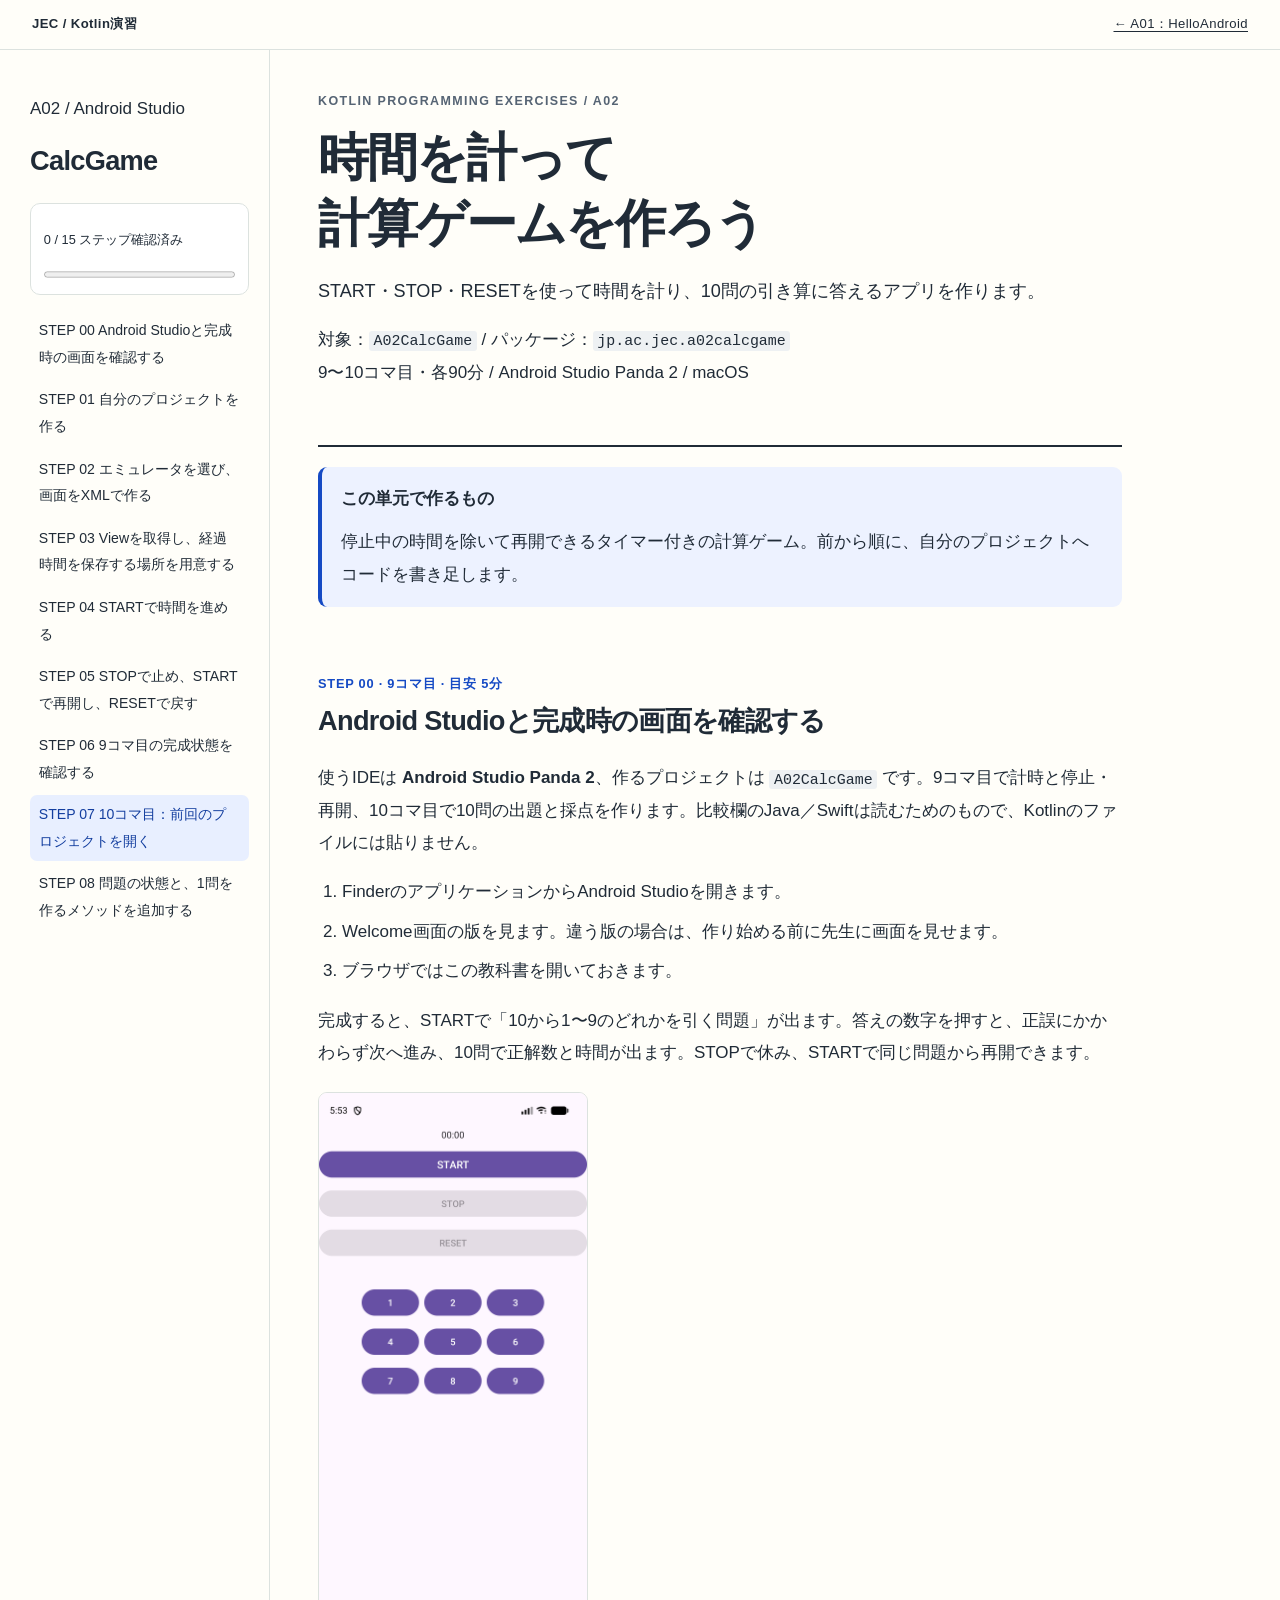
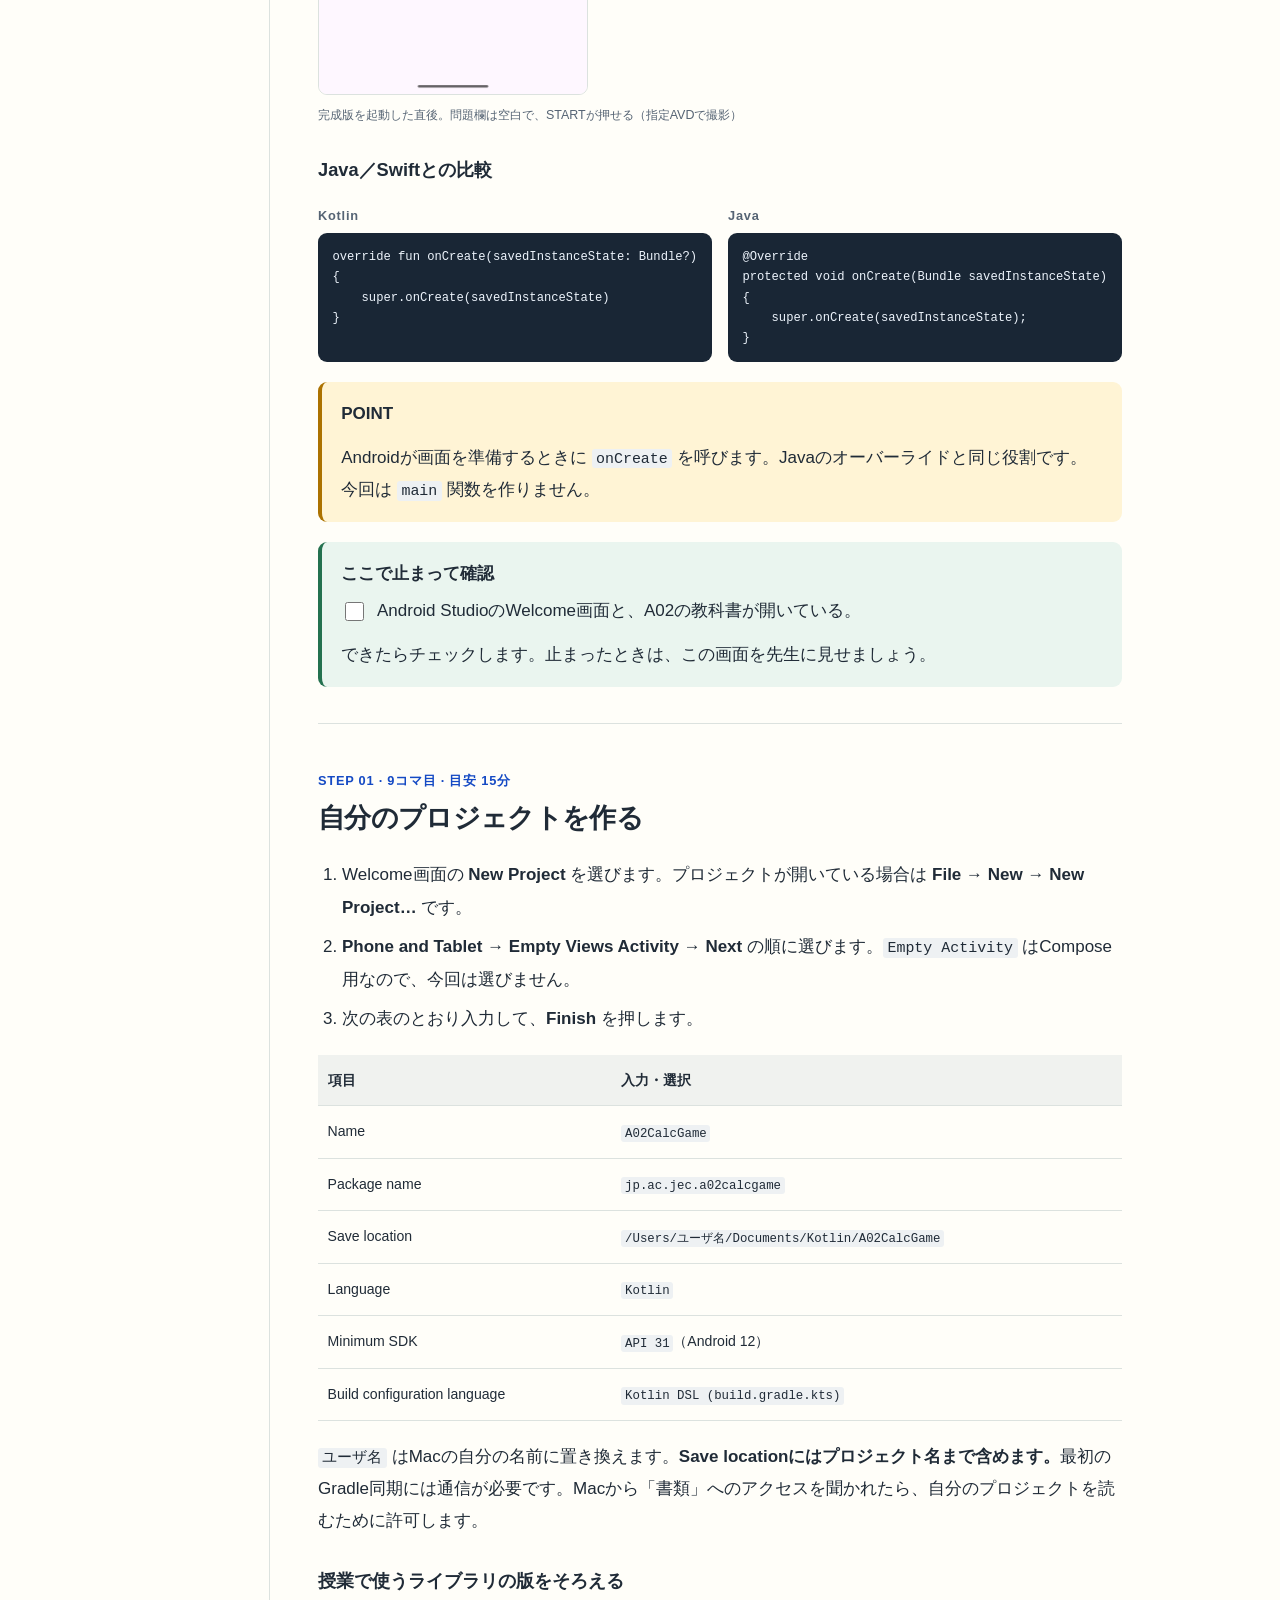
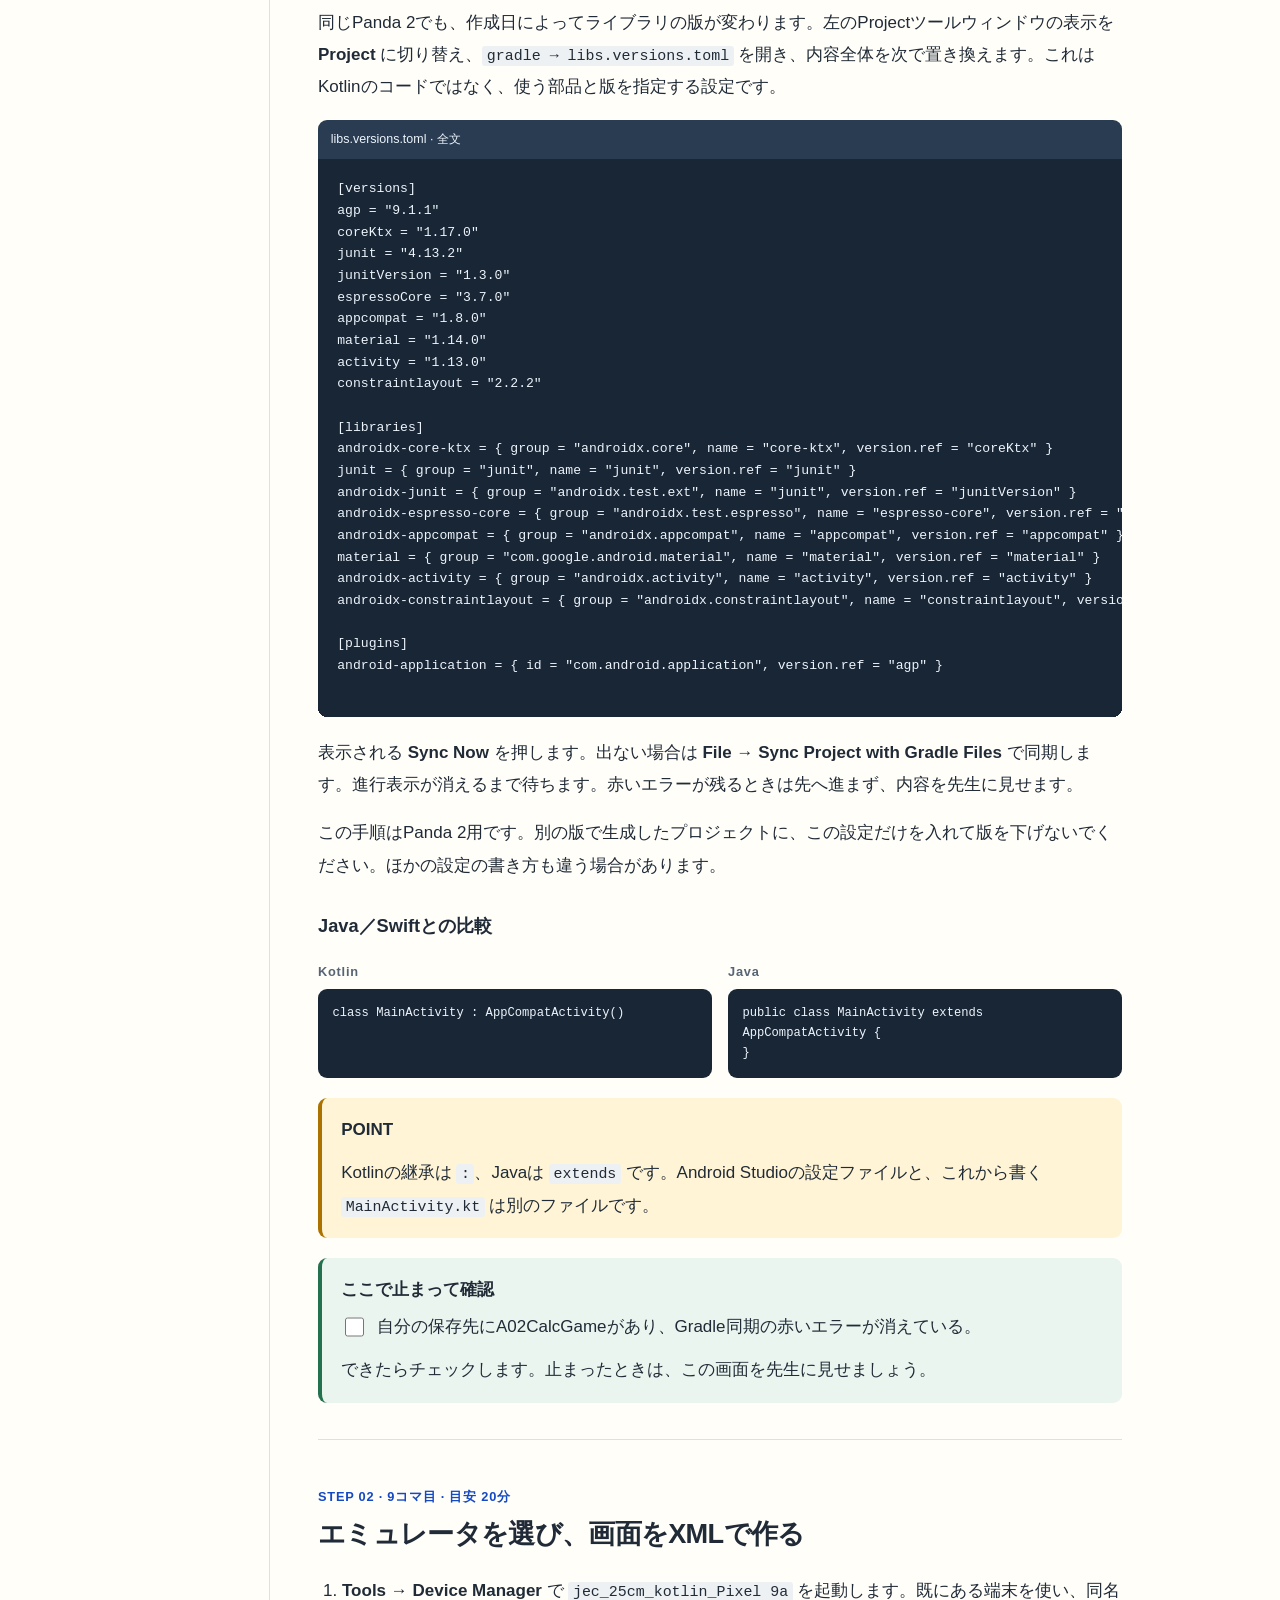
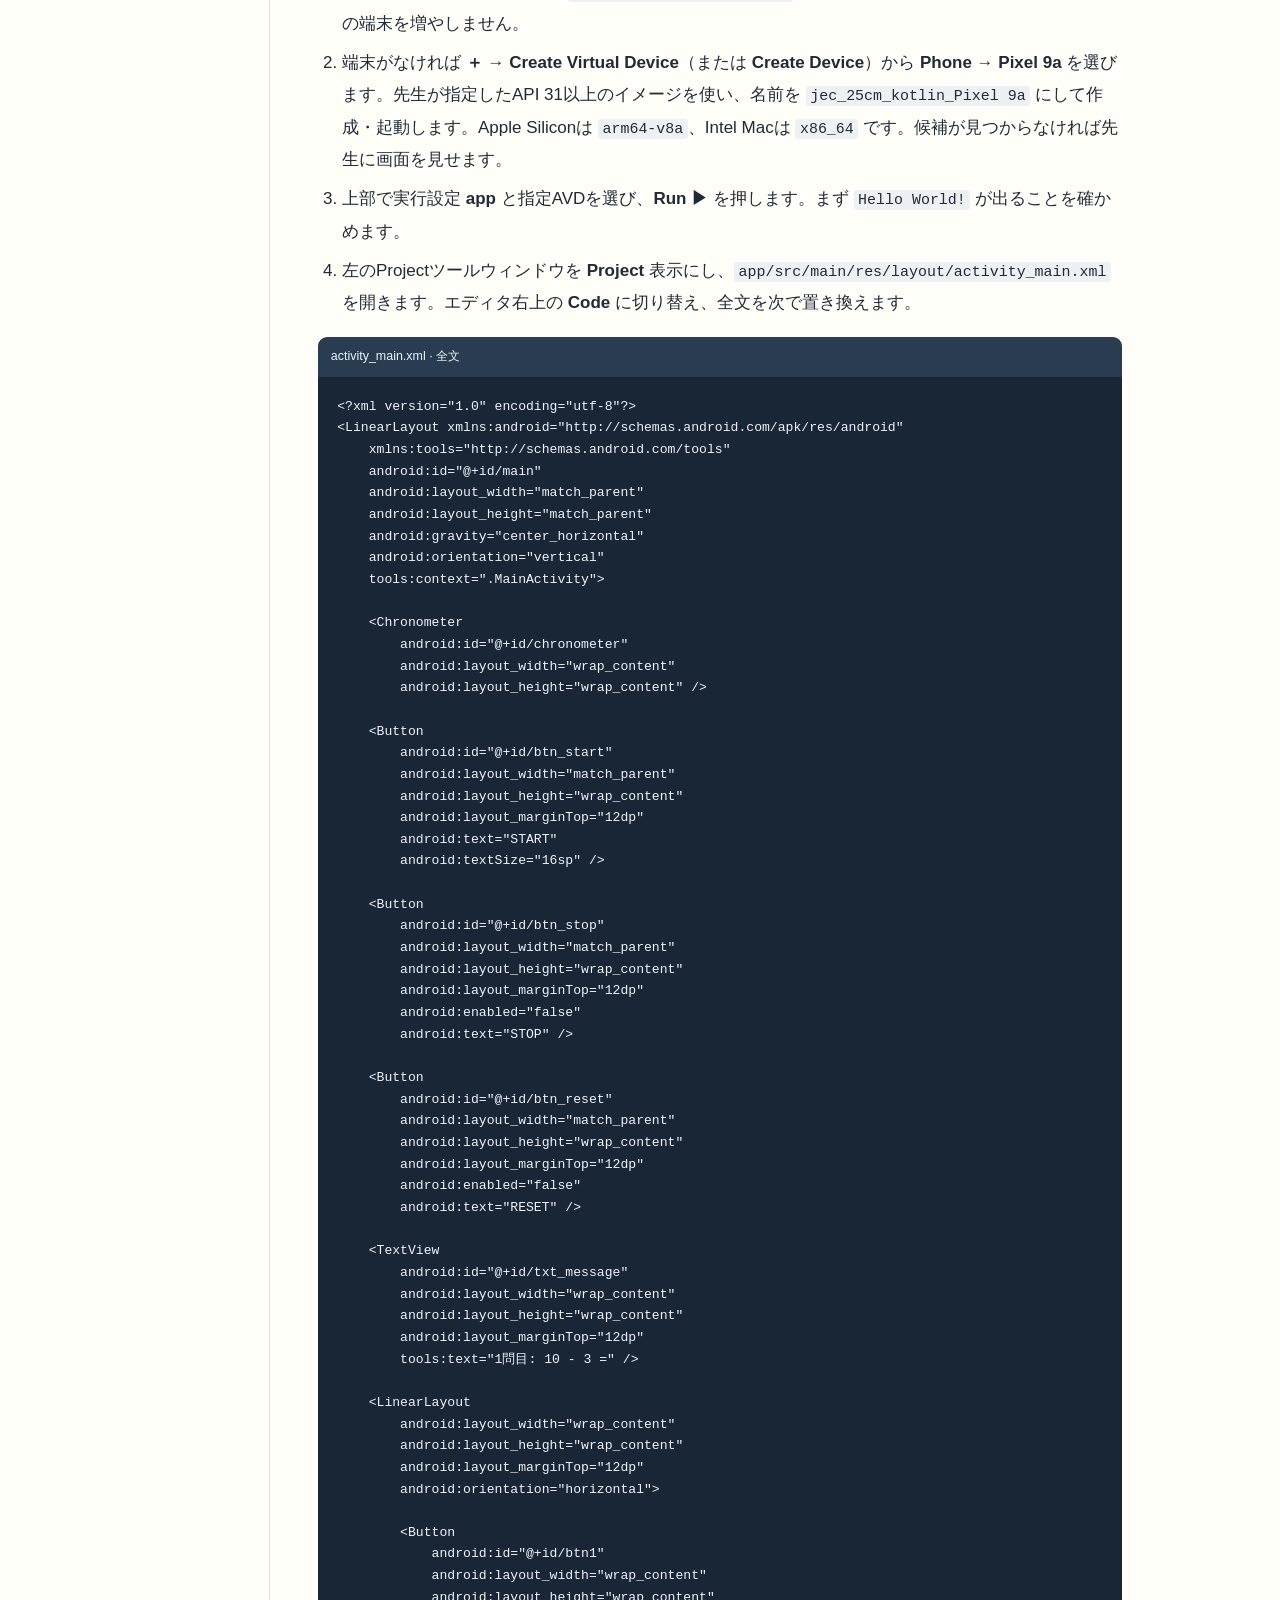
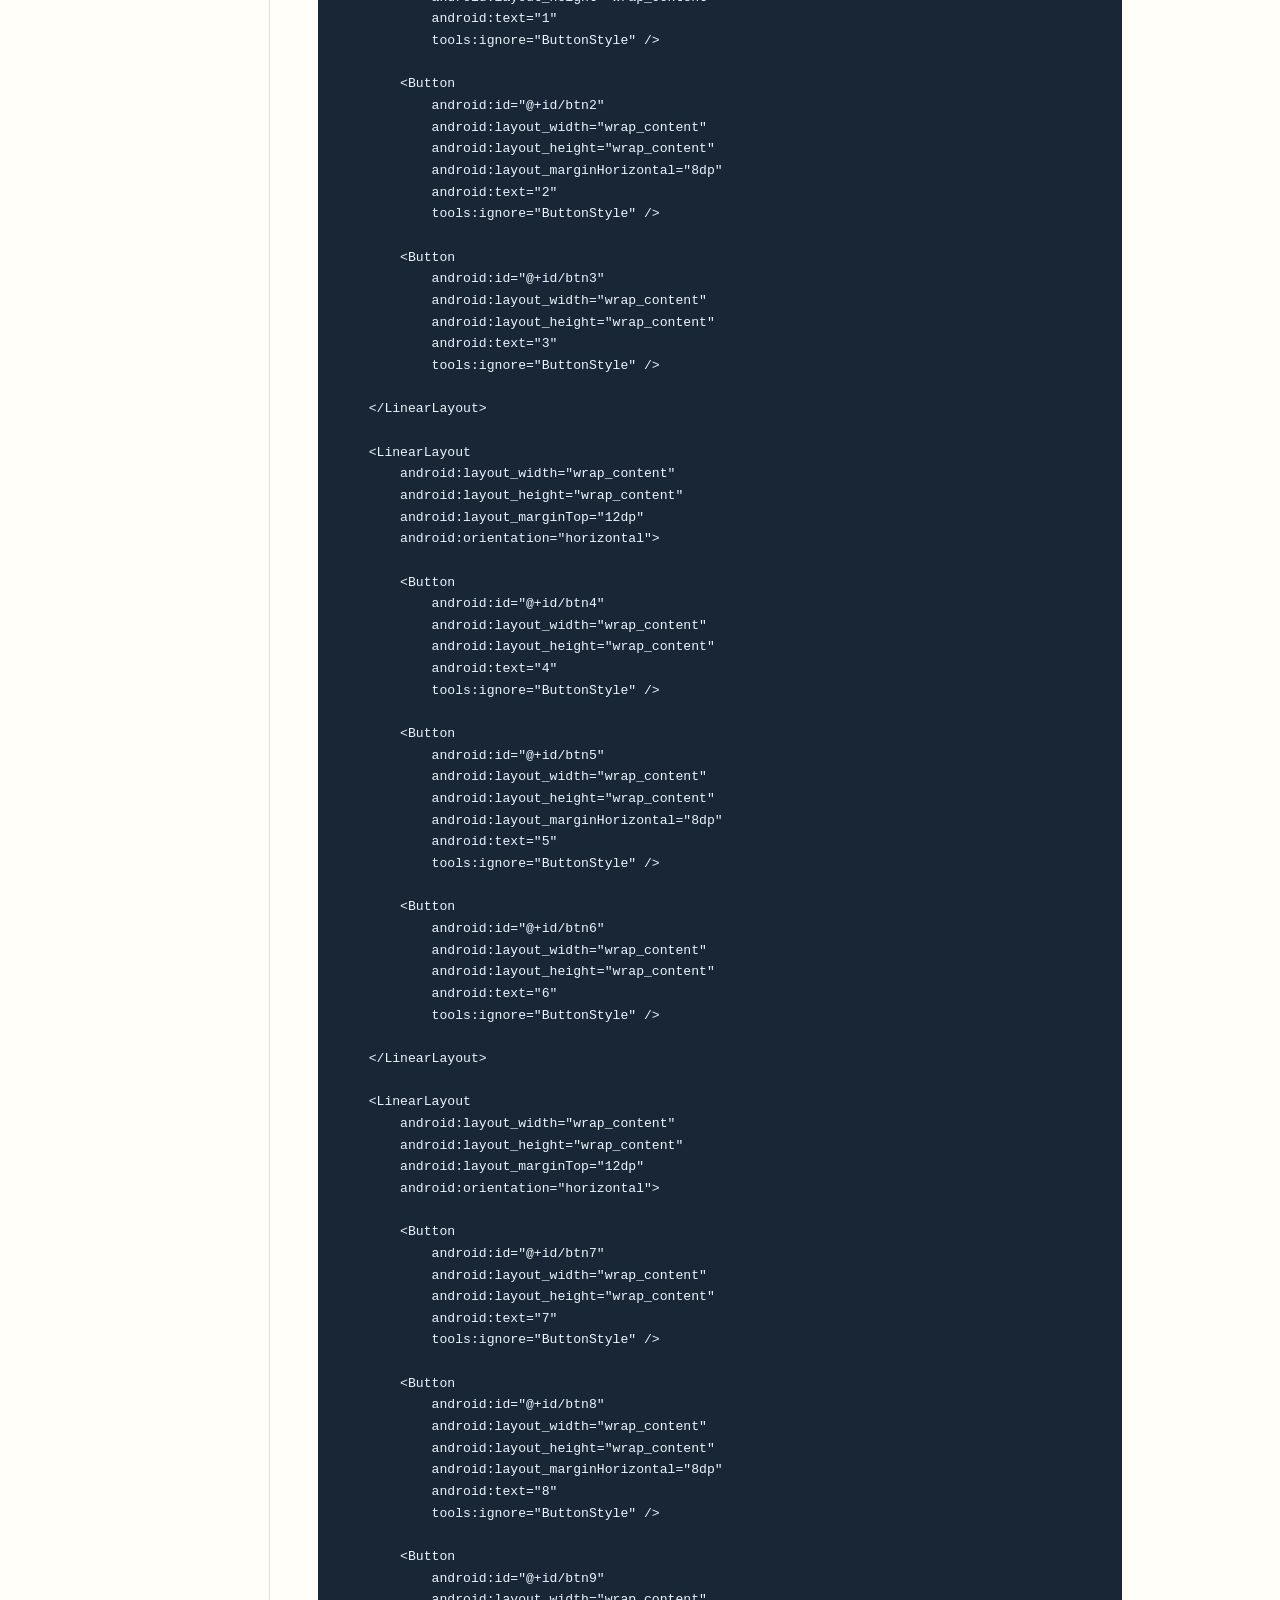
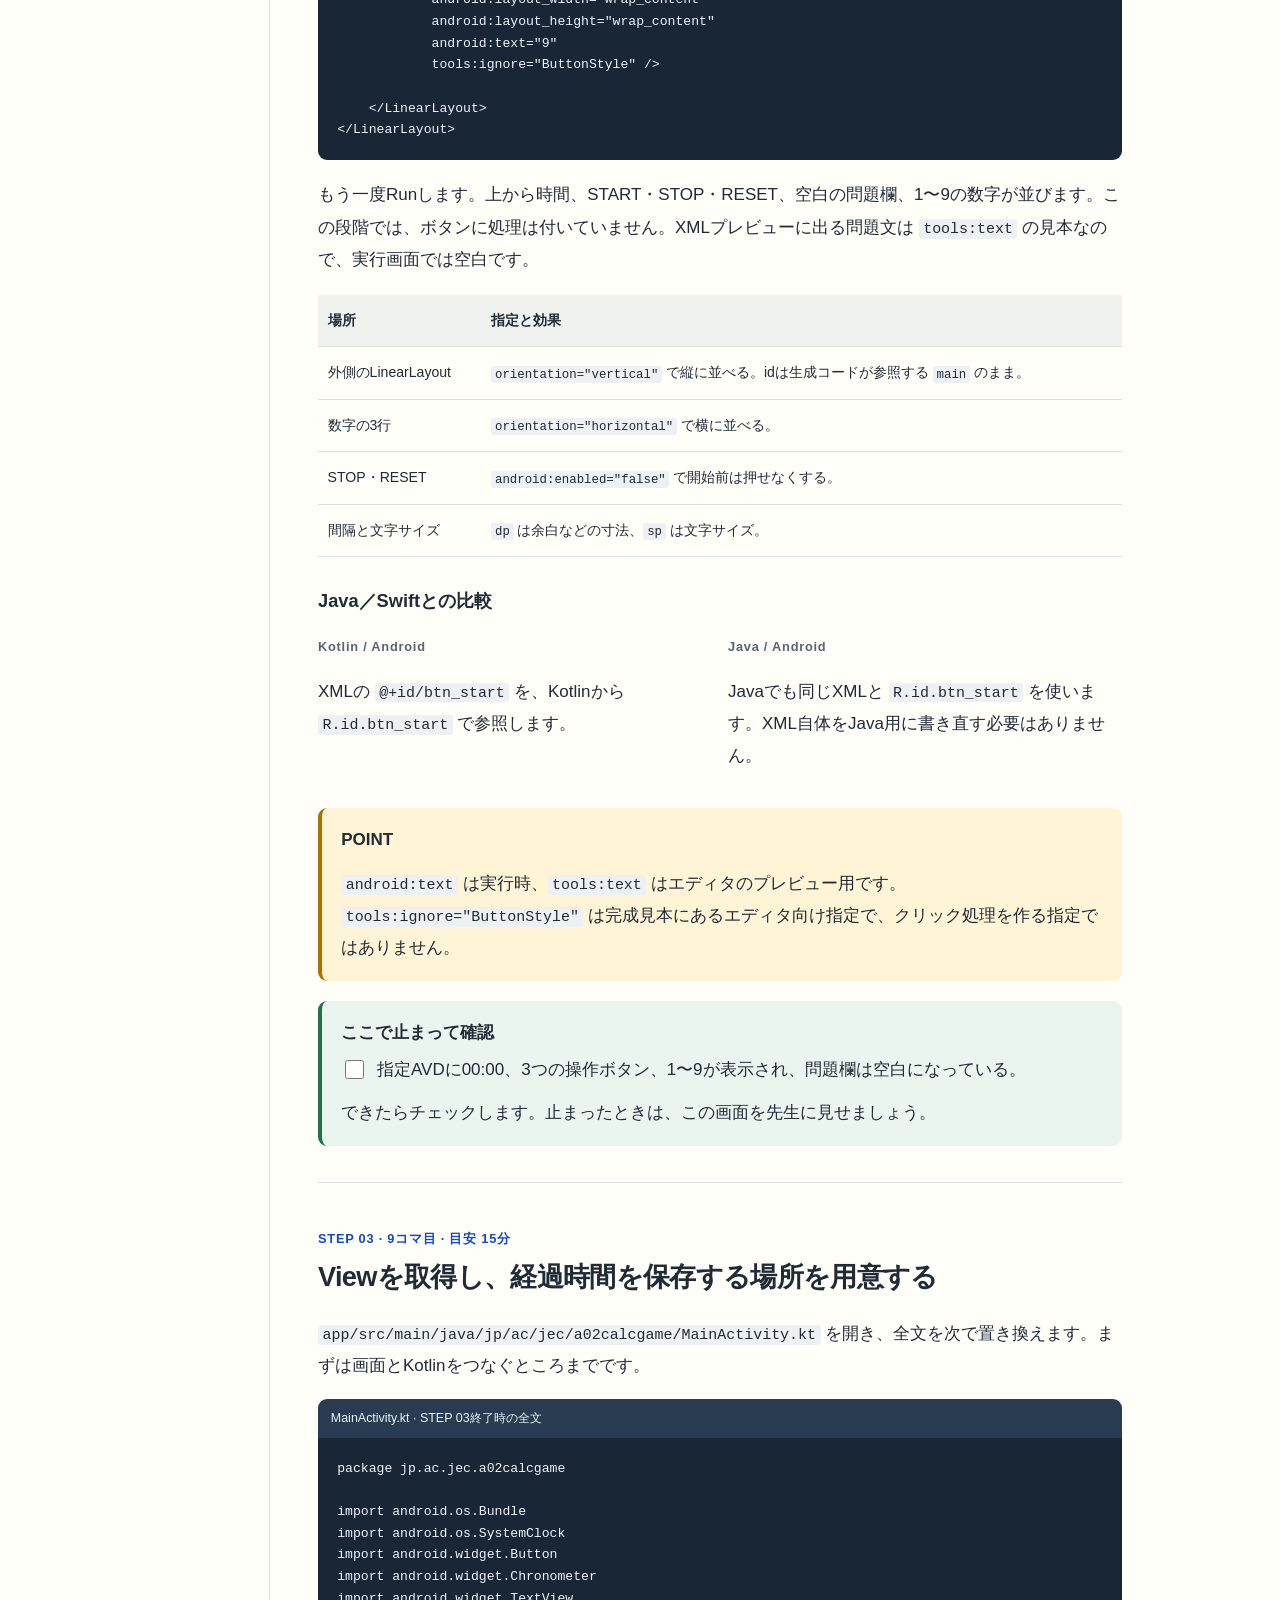
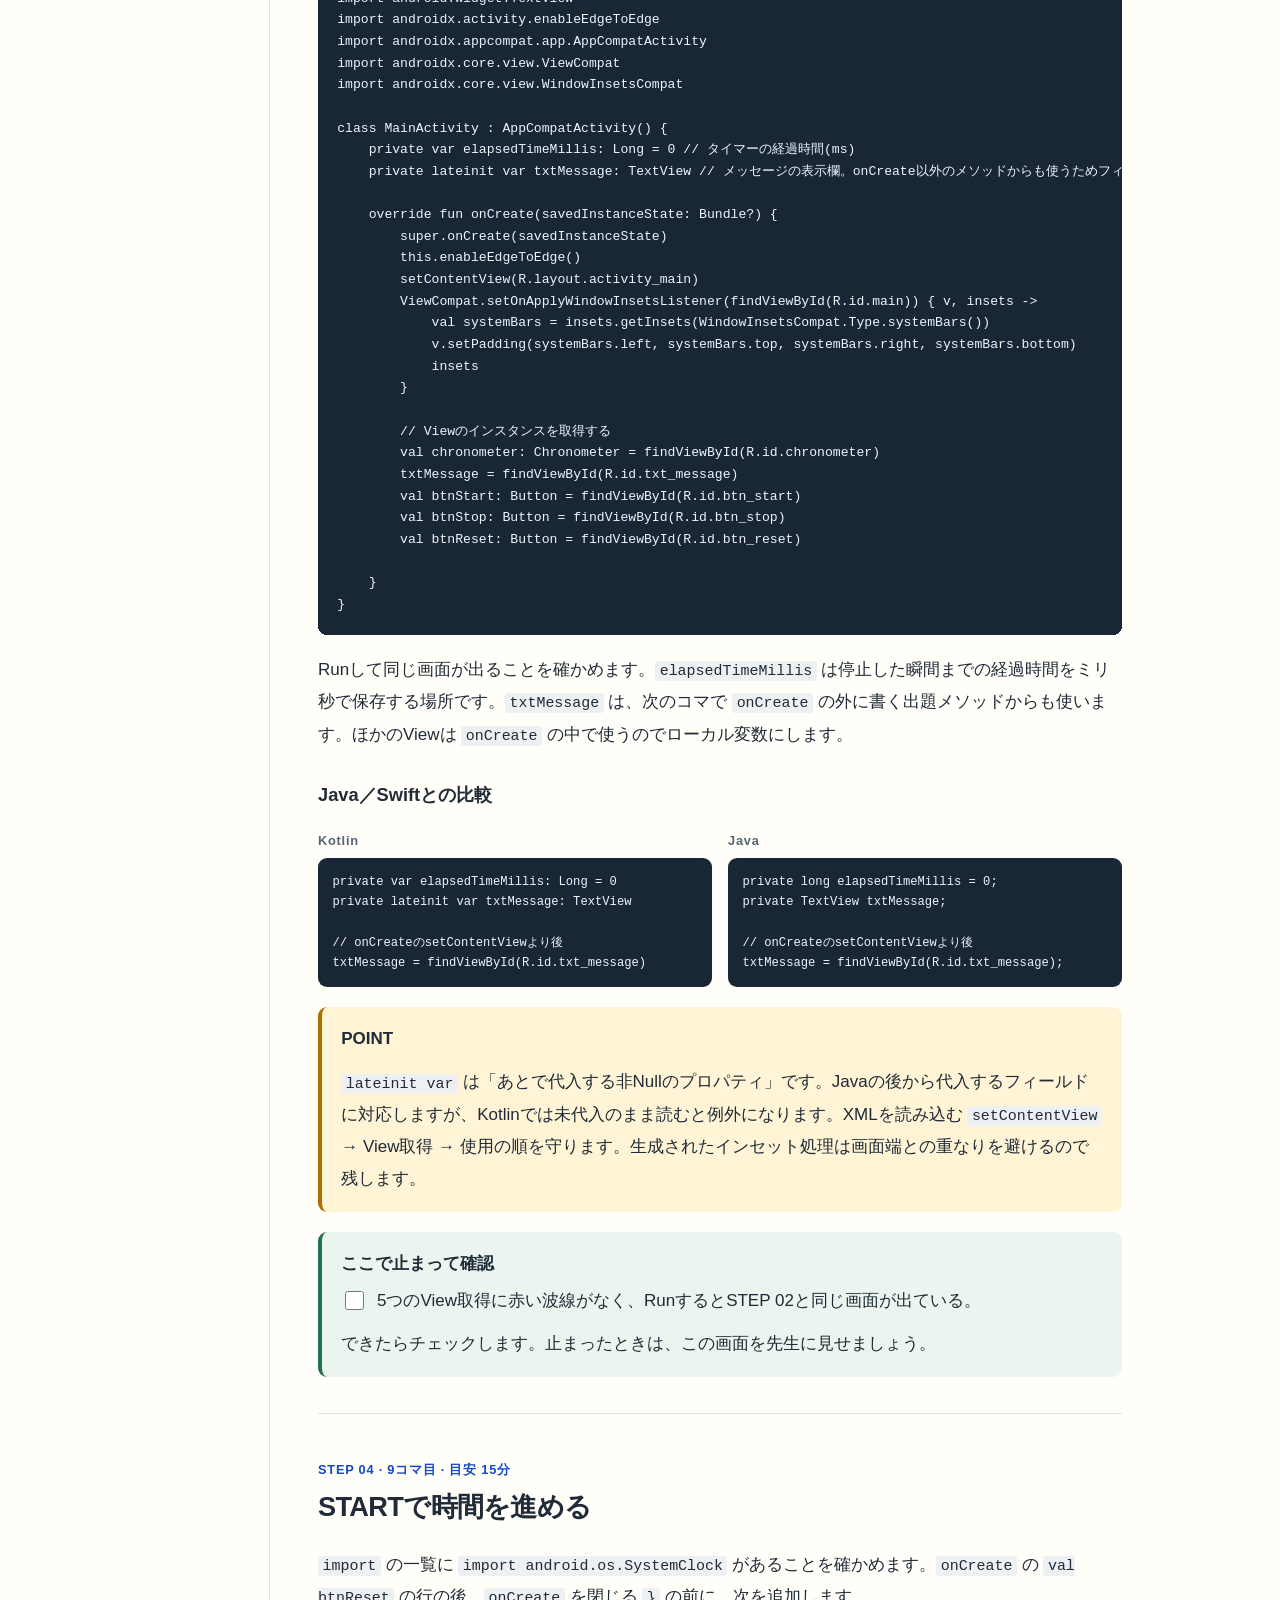
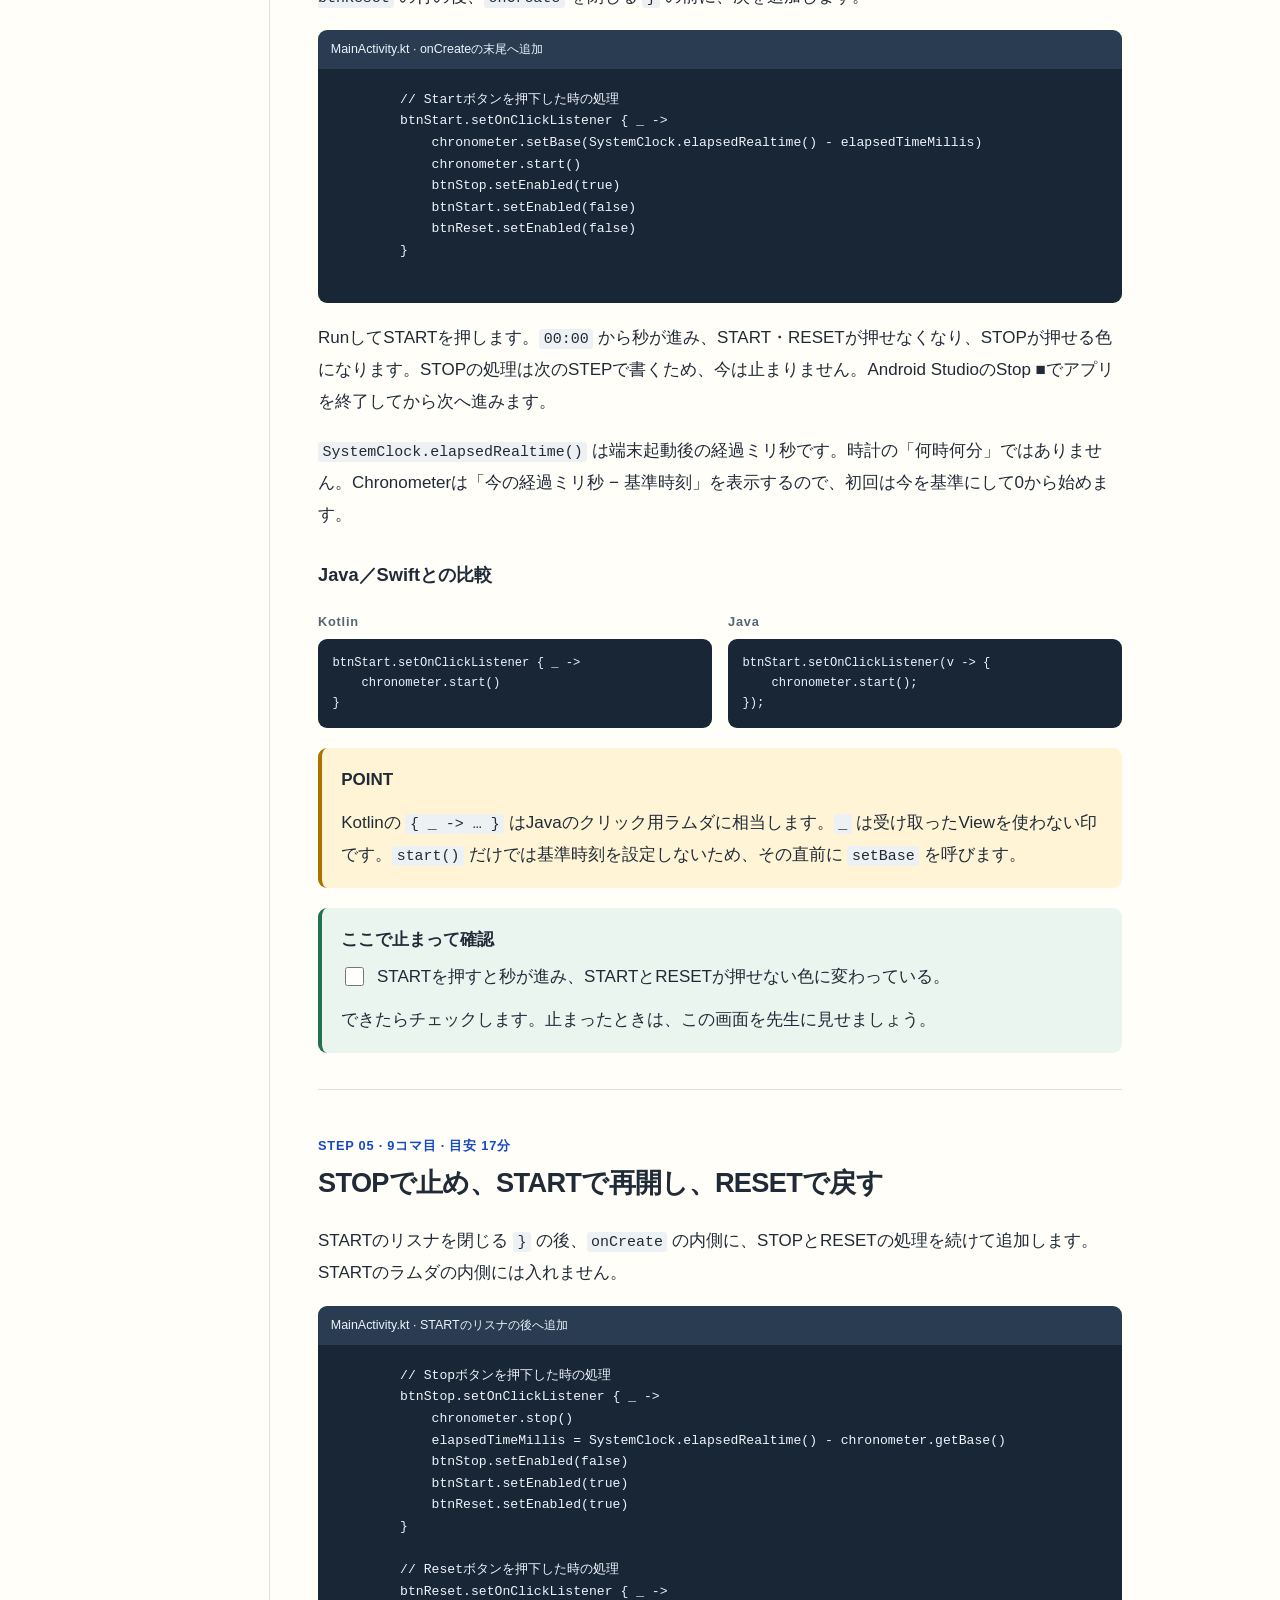
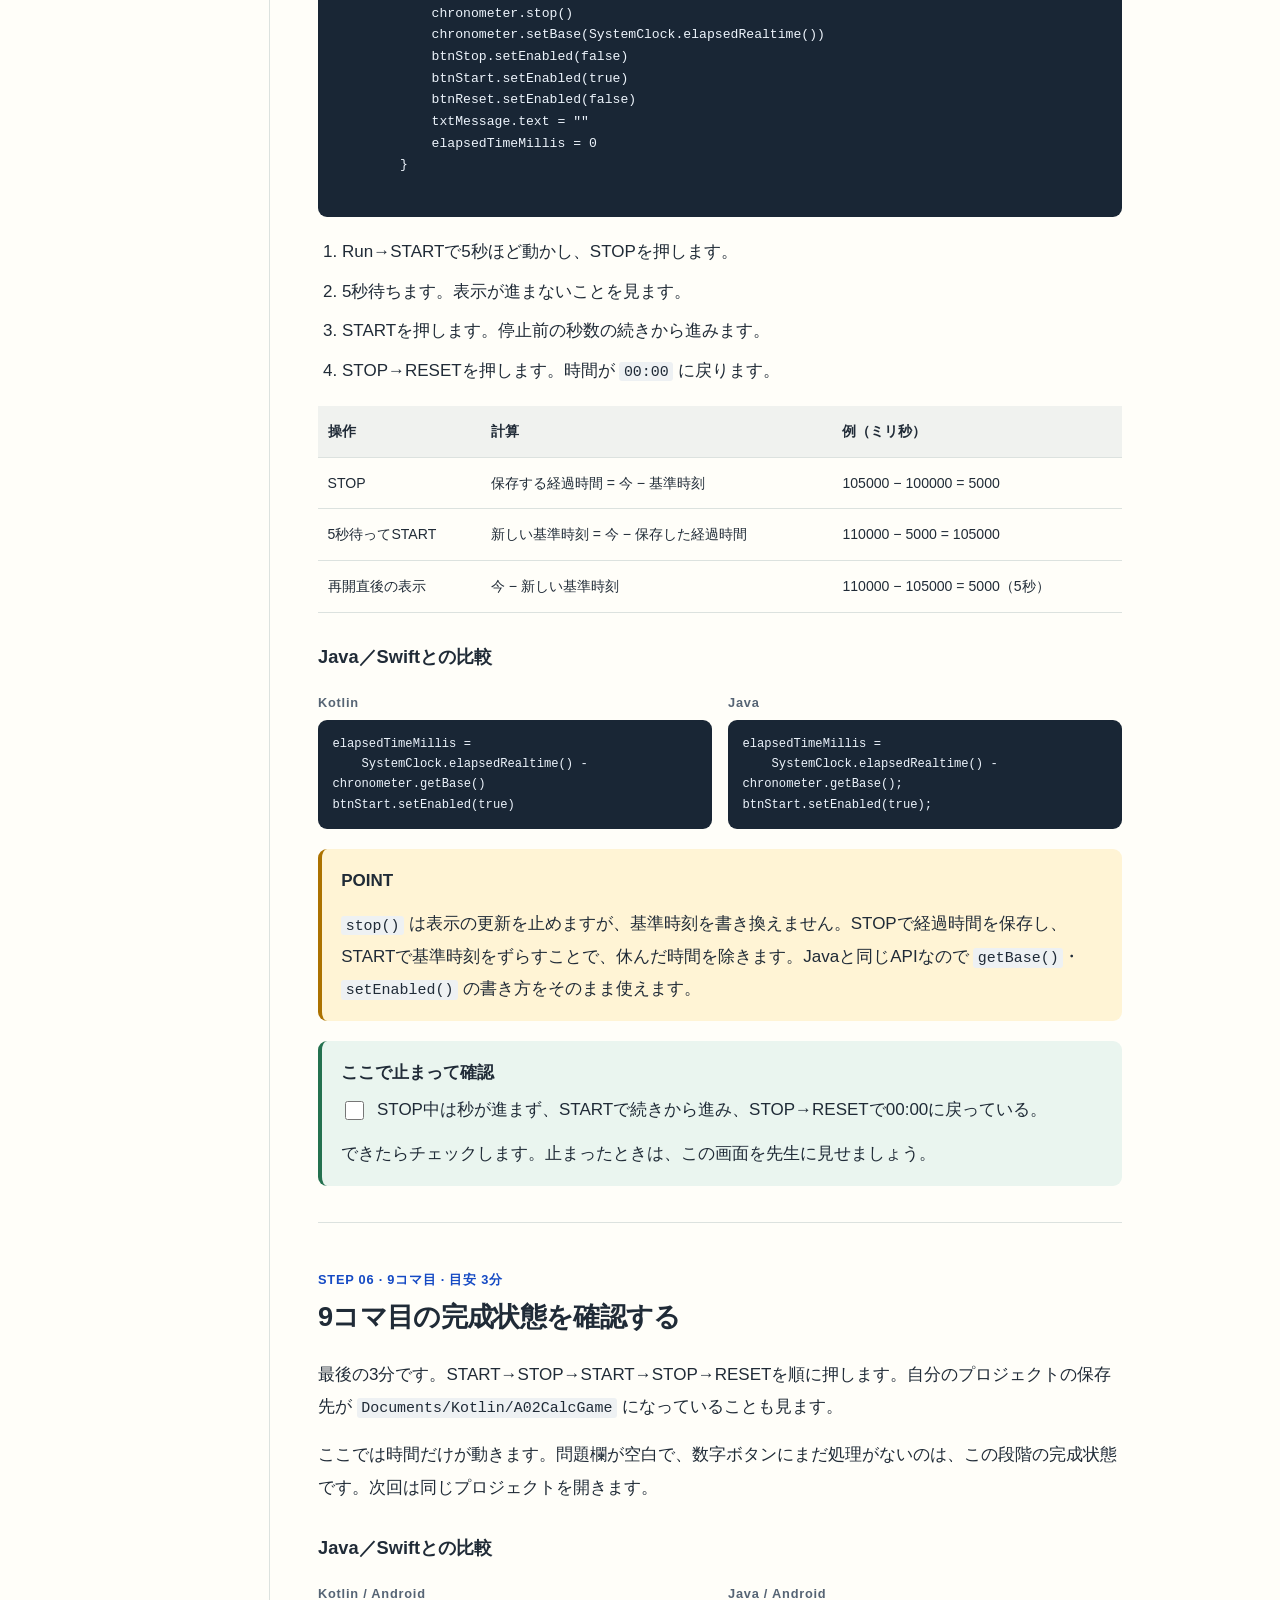
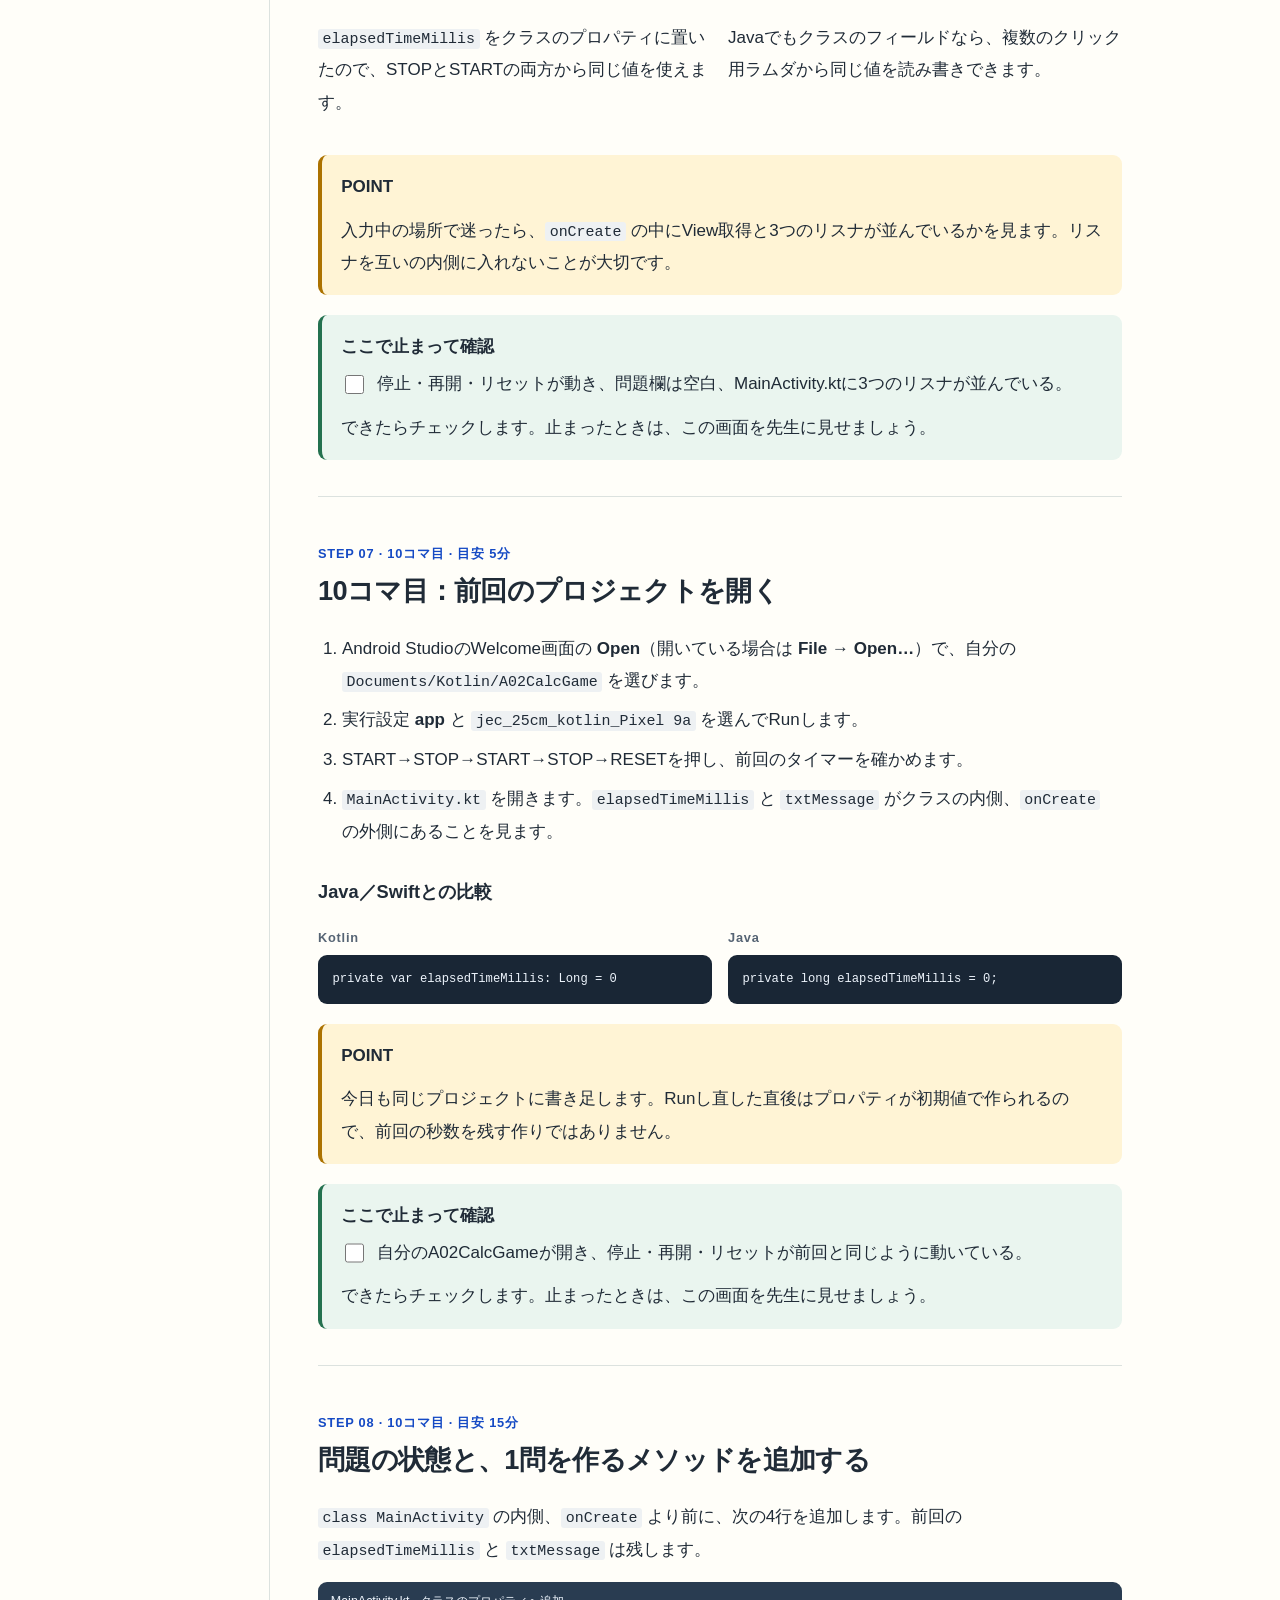
==== commit 795a5f9c: "全5単元の教科書から完成プロジェクトへの直接案内を撤去し、共通資料「困ったとき」に集約" ====
--- a/docs/calc-game/index.html
+++ b/docs/calc-game/index.html
@@ -6,9 +6,9 @@
 <body data-progress-key="jec-kotlin-calc-game-v1"><a class="skip" href="#main">本文へ移動</a>
 <header class="topbar"><span class="brand">JEC / Kotlin演習</span><a href="../hello-android/index.html">← A01：HelloAndroid</a></header>
 <div class="shell"><aside class="sidebar"><div class="sidebar-inner"><p class="course-label">A02 / Android Studio</p><h2>CalcGame</h2>
-<div class="progress"><p data-progress-label>0 / 15 ステップ確認済み</p><progress max="15" value="0" aria-label="進捗"></progress></div><nav aria-label="目次"><ol><li><a href="#step-0">STEP 00 Android Studioと完成時の画面を確認する</a></li><li><a href="#step-1">STEP 01 自分のプロジェクトを作る</a></li><li><a href="#step-2">STEP 02 エミュレータを選び、画面をXMLで作る</a></li><li><a href="#step-3">STEP 03 Viewを取得し、経過時間を保存する場所を用意する</a></li><li><a href="#step-4">STEP 04 STARTで時間を進める</a></li><li><a href="#step-5">STEP 05 STOPで止め、STARTで再開し、RESETで戻す</a></li><li><a href="#step-6">STEP 06 9コマ目の完成状態を確認する</a></li><li><a href="#step-7">STEP 07 10コマ目：前回のプロジェクトを開く</a></li><li><a href="#step-8">STEP 08 問題の状態と、1問を作るメソッドを追加する</a></li><li><a href="#step-9">STEP 09 START・STOP・RESETと問題の状態をつなぐ</a></li><li><a href="#step-10">STEP 10 9個の数字ボタンに同じ処理を付ける</a></li><li><a href="#step-11">STEP 11 採点し、10問で時間と結果を表示する</a></li><li><a href="#step-12">STEP 12 完成コードと照合する</a></li><li><a href="#step-13">STEP 13 アレンジできる場所を試す</a></li><li><a href="#step-14">STEP 14 10コマ目の完成状態を確認する</a></li></ol></nav><div class="resources"><a href="#help">困ったとき</a><a href="#sample-project">完成プロジェクトを開く</a><a href="../hello-kotlin/index.html">K01：HelloKotlin</a><a href="../hello-android/index.html">A01：HelloAndroid</a><span aria-current="page">A02：CalcGame</span><a href="../github-search/index.html">A03：GithubSearch</a><a href="../funny-camera/index.html">A04：FunnyCamera</a><a href="../common/setup.html?from=calc-game">共通：はじめの準備</a><a href="../common/apk.html?from=calc-game">共通：提出課題とAPK</a><a href="../common/other-versions.html?from=calc-game">共通：ちがうAndroid Studioの版</a></div></div></aside>
+<div class="progress"><p data-progress-label>0 / 15 ステップ確認済み</p><progress max="15" value="0" aria-label="進捗"></progress></div><nav aria-label="目次"><ol><li><a href="#step-0">STEP 00 Android Studioと完成時の画面を確認する</a></li><li><a href="#step-1">STEP 01 自分のプロジェクトを作る</a></li><li><a href="#step-2">STEP 02 エミュレータを選び、画面をXMLで作る</a></li><li><a href="#step-3">STEP 03 Viewを取得し、経過時間を保存する場所を用意する</a></li><li><a href="#step-4">STEP 04 STARTで時間を進める</a></li><li><a href="#step-5">STEP 05 STOPで止め、STARTで再開し、RESETで戻す</a></li><li><a href="#step-6">STEP 06 9コマ目の完成状態を確認する</a></li><li><a href="#step-7">STEP 07 10コマ目：前回のプロジェクトを開く</a></li><li><a href="#step-8">STEP 08 問題の状態と、1問を作るメソッドを追加する</a></li><li><a href="#step-9">STEP 09 START・STOP・RESETと問題の状態をつなぐ</a></li><li><a href="#step-10">STEP 10 9個の数字ボタンに同じ処理を付ける</a></li><li><a href="#step-11">STEP 11 採点し、10問で時間と結果を表示する</a></li><li><a href="#step-12">STEP 12 完成コードと照合する</a></li><li><a href="#step-13">STEP 13 アレンジできる場所を試す</a></li><li><a href="#step-14">STEP 14 10コマ目の完成状態を確認する</a></li></ol></nav><div class="resources"><a href="#help">困ったとき</a><a href="../hello-kotlin/index.html">K01：HelloKotlin</a><a href="../hello-android/index.html">A01：HelloAndroid</a><span aria-current="page">A02：CalcGame</span><a href="../github-search/index.html">A03：GithubSearch</a><a href="../funny-camera/index.html">A04：FunnyCamera</a><a href="../common/setup.html?from=calc-game">共通：はじめの準備</a><a href="../common/apk.html?from=calc-game">共通：提出課題とAPK</a><a href="../common/other-versions.html?from=calc-game">共通：ちがうAndroid Studioの版</a><a href="../common/help.html?from=calc-game">共通：困ったとき</a></div></div></aside>
 <main id="main"><div class="hero"><p class="eyebrow">KOTLIN PROGRAMMING EXERCISES / A02</p><h1>時間を計って<br>計算ゲームを作ろう</h1><p class="lede">START・STOP・RESETを使って時間を計り、10問の引き算に答えるアプリを作ります。</p><p>対象：<code>A02CalcGame</code> / パッケージ：<code>jp.ac.jec.a02calcgame</code><br>9〜10コマ目・各90分 / Android Studio Panda 2 / macOS</p></div>
-<div class="goal"><p class="box-title">この単元で作るもの</p><p>停止中の時間を除いて再開できるタイマー付きの計算ゲーム。前から順に、自分のプロジェクトへコードを書き足します。完成コードと見本は初めから参照できます。</p></div>
+<div class="goal"><p class="box-title">この単元で作るもの</p><p>停止中の時間を除いて再開できるタイマー付きの計算ゲーム。前から順に、自分のプロジェクトへコードを書き足します。</p></div>
 <section id="step-0"><p class="step-meta">STEP 00 · 9コマ目 · 目安 5分</p><h2>Android Studioと完成時の画面を確認する</h2>
 <p>使うIDEは <strong>Android Studio Panda 2</strong>、作るプロジェクトは <code>A02CalcGame</code> です。9コマ目で計時と停止・再開、10コマ目で10問の出題と採点を作ります。比較欄のJava／Swiftは読むためのもので、Kotlinのファイルには貼りません。</p>
 <ol><li>FinderのアプリケーションからAndroid Studioを開きます。</li><li>Welcome画面の版を見ます。違う版の場合は、作り始める前に先生に画面を見せます。</li><li>ブラウザではこの教科書を開いておきます。</li></ol>
@@ -679,7 +679,7 @@
 <tr><td>STOP→STARTで問題が変わる</td><td>startQuestion()がif (answer == 0)の内側にあるか確認します。</td></tr>
 <tr><td>数字を押すとまだ数字のSnackbarが出る</td><td>STEP 10の途中状態です。STEP 11で数字ボタンの処理全体を置き換えます。</td></tr>
 <tr><td>かっこが合わない</td><td>STEP 12の全文で、onCreateの終わりとstartQuestionの位置を照合します。</td></tr>
-</tbody></table></section>
-<section id="sample-project"><h2>完成プロジェクトを開く</h2><p>配布ZIPを展開したフォルダの <code>samples/A02CalcGame</code> を、Android Studioの <strong>Open</strong> から開きます。<strong>This Window</strong> で自分のプロジェクトと取り違えないよう、開くフォルダ名と保存先を確認します。見本を閉じたら自分の <code>Documents/Kotlin/A02CalcGame</code> を開き直します。</p><p>教科書だけを受け取った場合は、<a href="downloads/A02CalcGame.zip" download>A02CalcGame.zip</a> を保存して展開し、その中の <code>A02CalcGame</code> をOpenします。ZIPそのものや内側の <code>app</code> フォルダは選びません。</p><p>Gradle同期を待ち、実行設定 <strong>app</strong> と <code>jec_25cm_kotlin_Pixel 9a</code> を選んでRunします。見本は動作確認と比較用で、そのまま提出するものではありません。</p></section>
+</tbody></table>
+<p>エラーが解決しないときは、<a href="../common/help.html?from=calc-game">共通資料：困ったとき</a>の「完成プロジェクト（見本）の確認」を参照してください。</p></section>
 <section id="references"><h2>公式資料</h2><ul><li><a href="https://developer.android.com/reference/android/widget/Chronometer">Chronometer：基準時刻とstart・stop</a></li><li><a href="https://developer.android.com/reference/android/os/SystemClock">SystemClock：elapsedRealtime</a></li><li><a href="https://kotlinlang.org/docs/properties.html#late-initialized-properties-and-variables">Kotlin：lateinitプロパティ</a></li><li><a href="https://kotlinlang.org/docs/returns.html">Kotlin：ラベル付きreturn</a></li><li><a href="https://developer.android.com/reference/java/util/concurrent/ThreadLocalRandom">ThreadLocalRandom：乱数の範囲</a></li></ul></section>
 <footer class="footer"><p>確認日：2026年9月24日 / Android Studio Panda 2 / A02CalcGame</p></footer></main></div><p class="sr-only" role="status" aria-live="polite" data-copy-status></p></body></html>
--- a/docs/assets/textbook.css
+++ b/docs/assets/textbook.css
@@ -13,8 +13,13 @@
 /* macOS標準の各文字体系のフォント。日本語の未翻訳箇所は日本語の字形を保つ。 */
 body:lang(zh-Hans), [lang="zh-Hans"] { font-family: -apple-system, BlinkMacSystemFont, "PingFang SC", "Hiragino Sans GB", sans-serif; }
 body:lang(zh-Hant-HK), [lang="zh-Hant-HK"] { font-family: -apple-system, BlinkMacSystemFont, "PingFang HK", "PingFang TC", sans-serif; }
+body:lang(zh-Hant-TW), [lang="zh-Hant-TW"] { font-family: -apple-system, BlinkMacSystemFont, "PingFang TC", sans-serif; }
 body:lang(my), [lang="my"] { font-family: "Myanmar Sangam MN", "Myanmar MN", sans-serif; }
 body:lang(ko), [lang="ko"] { font-family: -apple-system, BlinkMacSystemFont, "Apple SD Gothic Neo", "Nanum Gothic", sans-serif; }
+body:lang(ar), [lang="ar"] { font-family: -apple-system, BlinkMacSystemFont, "Geeza Pro", sans-serif; }
+/* モンゴル語のキリル文字の Ө ө Ү ү は、ヒラギノにない。キリル文字がヒラギノに落ちて字形が混ざらないよう、
+   Ө・Ү を持つ欧文フォントを日本語フォントより前に置く。訳文に残す日本語の画面名は、そのうしろのヒラギノで出す。 */
+body:lang(mn), [lang="mn"] { font-family: -apple-system, BlinkMacSystemFont, "Helvetica Neue", "Hiragino Kaku Gothic ProN", "Yu Gothic", Meiryo, sans-serif; }
 body:lang(ja), [lang="ja"] { font-family: -apple-system, BlinkMacSystemFont, "Hiragino Kaku Gothic ProN", "Yu Gothic", Meiryo, sans-serif; }
 .language-nav, .translation-note { max-width: 1260px; margin: auto; padding: .6rem 2rem; font-size: .88rem; }
 .language-nav { background: var(--paper); display: flex; flex-wrap: wrap; align-items: center; gap: .3rem .6rem; border-bottom: 1px solid var(--line); }
@@ -27,13 +32,13 @@
 button, input { font: inherit; }
 button { cursor: pointer; }
 :focus-visible { outline: 3px solid #b44a00; outline-offset: 4px; }
-.skip { position: absolute; left: 1rem; top: -6rem; z-index: 10; background: white; padding: 1rem; }
+.skip { position: absolute; inset-inline-start: 1rem; top: -6rem; z-index: 10; background: white; padding: 1rem; }
 .skip:focus { top: 1rem; }
 .topbar { border-bottom: 1px solid var(--line); padding: .75rem 2rem; display: flex; justify-content: space-between; gap: 1rem; font-size: .82rem; letter-spacing: .03em; }
 .topbar a { color: var(--ink); }
 .brand { font-weight: 750; }
 .shell { display: grid; grid-template-columns: 260px minmax(0, 900px); max-width: 1260px; margin: auto; }
-.sidebar { padding: 2rem 1.25rem; border-right: 1px solid var(--line); }
+.sidebar { padding: 2rem 1.25rem; border-inline-end: 1px solid var(--line); }
 .sidebar-inner { position: sticky; top: calc(var(--language-nav-height, 0px) + 1.5rem); max-height: calc(100vh - var(--language-nav-height, 0px) - 3rem); overflow-y: auto; }
 .eyebrow { font-size: .78rem; letter-spacing: .11em; color: var(--muted); font-weight: 750; margin: 0 0 .7rem; }
 .sidebar ol { list-style: none; padding: 0; margin: 1rem 0; }
@@ -57,26 +62,31 @@
 h3 { font-size: 1.14rem; line-height: 1.6; margin: 1.8rem 0 .6rem; }
 p { margin: .7rem 0 1rem; }
 li { margin: .45rem 0; }
-ul, ol { padding-left: 1.5rem; }
+ul, ol { padding-inline-start: 1.5rem; }
 .step-meta { color: var(--blue); font-size: .8rem; font-weight: 750; letter-spacing: .06em; margin: 0; }
 .goal, .check, .note, .task { border-radius: 9px; padding: 1rem 1.2rem; margin: 1.25rem 0; }
-.goal { background: #edf2ff; border-left: 4px solid var(--blue); }
-.check { background: var(--mint); border-left: 4px solid #24714f; }
-.note { background: #fff4d5; border-left: 4px solid #ac7200; }
-.task { background: #f5efff; border-left: 4px solid #7754a4; }
+.goal { background: #edf2ff; border-inline-start: 4px solid var(--blue); }
+.check { background: var(--mint); border-inline-start: 4px solid #24714f; }
+.note { background: #fff4d5; border-inline-start: 4px solid #ac7200; }
+.task { background: #f5efff; border-inline-start: 4px solid #7754a4; }
 .goal p:last-child, .check p:last-child, .note p:last-child, .task p:last-child { margin-bottom: 0; }
 .box-title { font-weight: 750; margin: 0 0 .3rem; }
 .check label { display: flex; align-items: flex-start; gap: .6rem; cursor: pointer; }
 input[type="checkbox"] { width: 1.2rem; height: 1.2rem; flex: 0 0 auto; margin-top: .4rem; accent-color: #24714f; }
 .file { display: block; color: var(--muted); overflow-wrap: anywhere; font-size: .8rem; padding: .5rem 0; }
 code, pre, kbd { font-family: ui-monospace, SFMono-Regular, Menlo, Consolas, monospace; }
+/* コードは、右から左に書く言語のページでも左から右で読む。周りの文から切り離して、
+   文末の ; や ) が行の反対側へ回り込まないようにする。右から左のページ（dir="rtl"）だけに当てる。
+   isolate は日本語の文の中で折り返しの位置を変えるので、日本語のページには当てない。 */
+[dir="rtl"] :is(code, pre, kbd) { direction: ltr; unicode-bidi: isolate; }
+/* 右から左のページで、<strong> に英字の画面の名前（File → New → Project…）がそのまま入ると、
+   末尾の … が名前の反対側へ回り込む。中身の最初の文字で向きを決め、周りの文から切り離す。 */
+[dir="rtl"] strong { unicode-bidi: plaintext; }
 code { background: #eef1f3; border-radius: 3px; padding: .13em .3em; font-size: .88em; overflow-wrap: anywhere; }
 pre { background: #192635; color: #edf4fc; border-radius: 0 0 9px 9px; padding: 1.2rem; margin: 0 0 1.2rem; overflow-x: auto; line-height: 1.65; font-size: .82rem; tab-size: 4; }
 pre code { padding: 0; background: transparent; color: inherit; font-size: inherit; overflow-wrap: normal; }
 .code-head { background: #293c51; color: #edf4fc; border-radius: 9px 9px 0 0; padding: .5rem .8rem; display: flex; gap: 1rem; justify-content: space-between; align-items: center; margin-top: .8rem; font-size: .78rem; }
-.code-head button { border: 1px solid #a6bed5; border-radius: 5px; padding: .15rem .6rem; color: white; background: transparent; white-space: nowrap; font-size: .75rem; }
-.code-head button:hover { background: #435a73; }
-/* Java / Swift との比較ブロック。Kotlinを先頭（左端）に置き、横に並べて見比べる。
+/* Java / Swift との比較ブロック。Kotlinを先頭（左から右の言語では左端）に置き、横に並べて見比べる。
    auto-fit なので、幅が足りなくなれば2列→1列と自動で縦に積まれる。
    下限を min(240px, 100%) にしているのは、画面幅が240pxを下回ったときに
    列が画面からはみ出して横スクロールが出るのを防ぐため。 */
@@ -93,9 +103,13 @@
    余白と字を詰めたうえで、横スクロールではなく折り返しにする。見比べるのが目的なので、
    隠れて読めないより、折り返して全部見えるほうがよい。@media print も同じ扱いにしてある。 */
 .compare-item pre { border-radius: 9px; margin: 0; flex: 1 1 auto; padding: .9rem; font-size: .76rem; white-space: pre-wrap; overflow-wrap: anywhere; overflow-x: visible; }
+/* 折り返しを決めるのは、文字を直接持つ code のほう。上の pre code { overflow-wrap: normal } が
+   効いたままだと、空白のない長い行（previewView.getSurfaceProvider() など）が折り返せず、
+   列からはみ出してページ全体が横にスクロールする（幅700pxのA02・A04、600pxのA01・A03・K01）。 */
+.compare-item pre code { overflow-wrap: anywhere; }
 kbd { font-size: .84em; border: 1px solid #bfc7cf; border-bottom-width: 2px; border-radius: 4px; padding: .1em .4em; white-space: nowrap; }
 table { width: 100%; border-collapse: collapse; margin: 1.2rem 0; font-size: .88rem; }
-th, td { border-bottom: 1px solid var(--line); text-align: left; vertical-align: top; padding: .75rem .6rem; overflow-wrap: anywhere; }
+th, td { border-bottom: 1px solid var(--line); text-align: start; vertical-align: top; padding: .75rem .6rem; overflow-wrap: anywhere; }
 th { background: #f0f2ef; font-weight: 700; }
 figure { margin: 1.4rem 0; }
 img { max-width: 100%; height: auto; display: block; border-radius: 9px; border: 1px solid var(--line); }
@@ -112,6 +126,9 @@
 details[open] > summary { margin-bottom: 1rem; }
 .flow { display: flex; flex-wrap: wrap; align-items: center; gap: .7rem; padding: 1rem; background: #f0f2ef; border-radius: 8px; font-size: .9rem; }
 .flow strong { background: white; border: 1px solid var(--line); padding: .45rem .8rem; border-radius: 6px; }
+/* 手順の間の矢印（<span>→</span>）は文ではないので訳されない。右から左のページでは、
+   手順が右から左に並ぶので、矢印の左右を反転して並ぶ向きに合わせる。 */
+[dir="rtl"] .flow > span { transform: scaleX(-1); }
 .next { display: flex; justify-content: flex-end; margin: 1.5rem 0 .3rem; }
 .next a, .button-link { background: var(--blue); color: white; text-decoration: none; border-radius: 7px; padding: .55rem 1rem; display: inline-block; font-size: .88rem; }
 .footer { color: var(--muted); padding-top: 2rem; font-size: .78rem; }
@@ -127,7 +144,7 @@
   body { font-size: 16px; }
   .topbar { padding: .7rem 1rem; flex-wrap: wrap; }
   .shell { display: block; }
-  .sidebar { border-right: 0; border-bottom: 1px solid var(--line); padding: 1rem; }
+  .sidebar { border-inline-end: 0; border-bottom: 1px solid var(--line); padding: 1rem; }
   .sidebar-inner { position: static; max-height: none; }
   .sidebar ol { display: grid; grid-template-columns: 1fr 1fr; gap: .1rem .5rem; }
   .sidebar .resources { display: flex; flex-wrap: wrap; gap: .2rem 1rem; }
@@ -141,7 +158,7 @@
 @media print {
   @page { margin: 16mm; }
   body { color: black; background: white; font-size: 10pt; line-height: 1.65; }
-  .topbar, .sidebar, .skip, .next, .code-head button, .no-print { display: none !important; }
+  .topbar, .sidebar, .skip, .next, .no-print { display: none !important; }
   .shell { display: block; }
   main, .plain main { padding: 0; max-width: none; }
   .hero { padding-bottom: 1rem; }
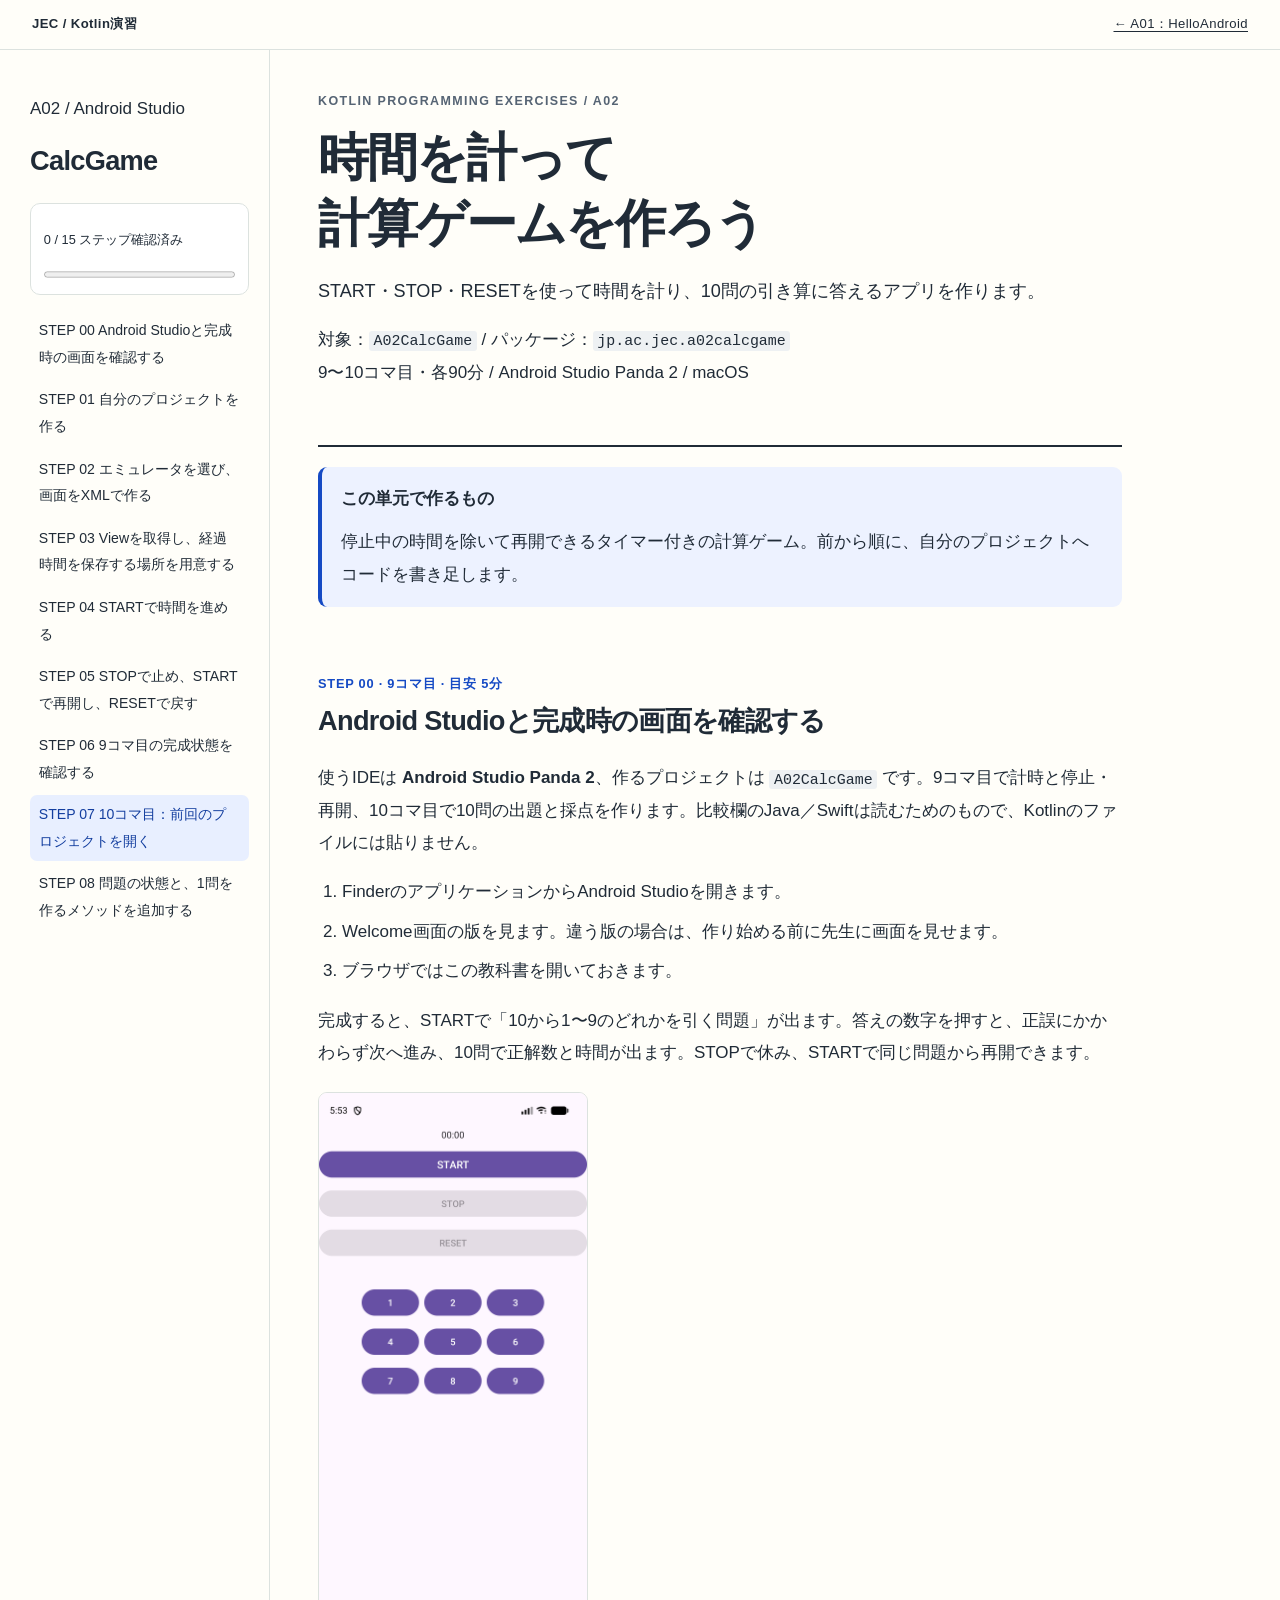
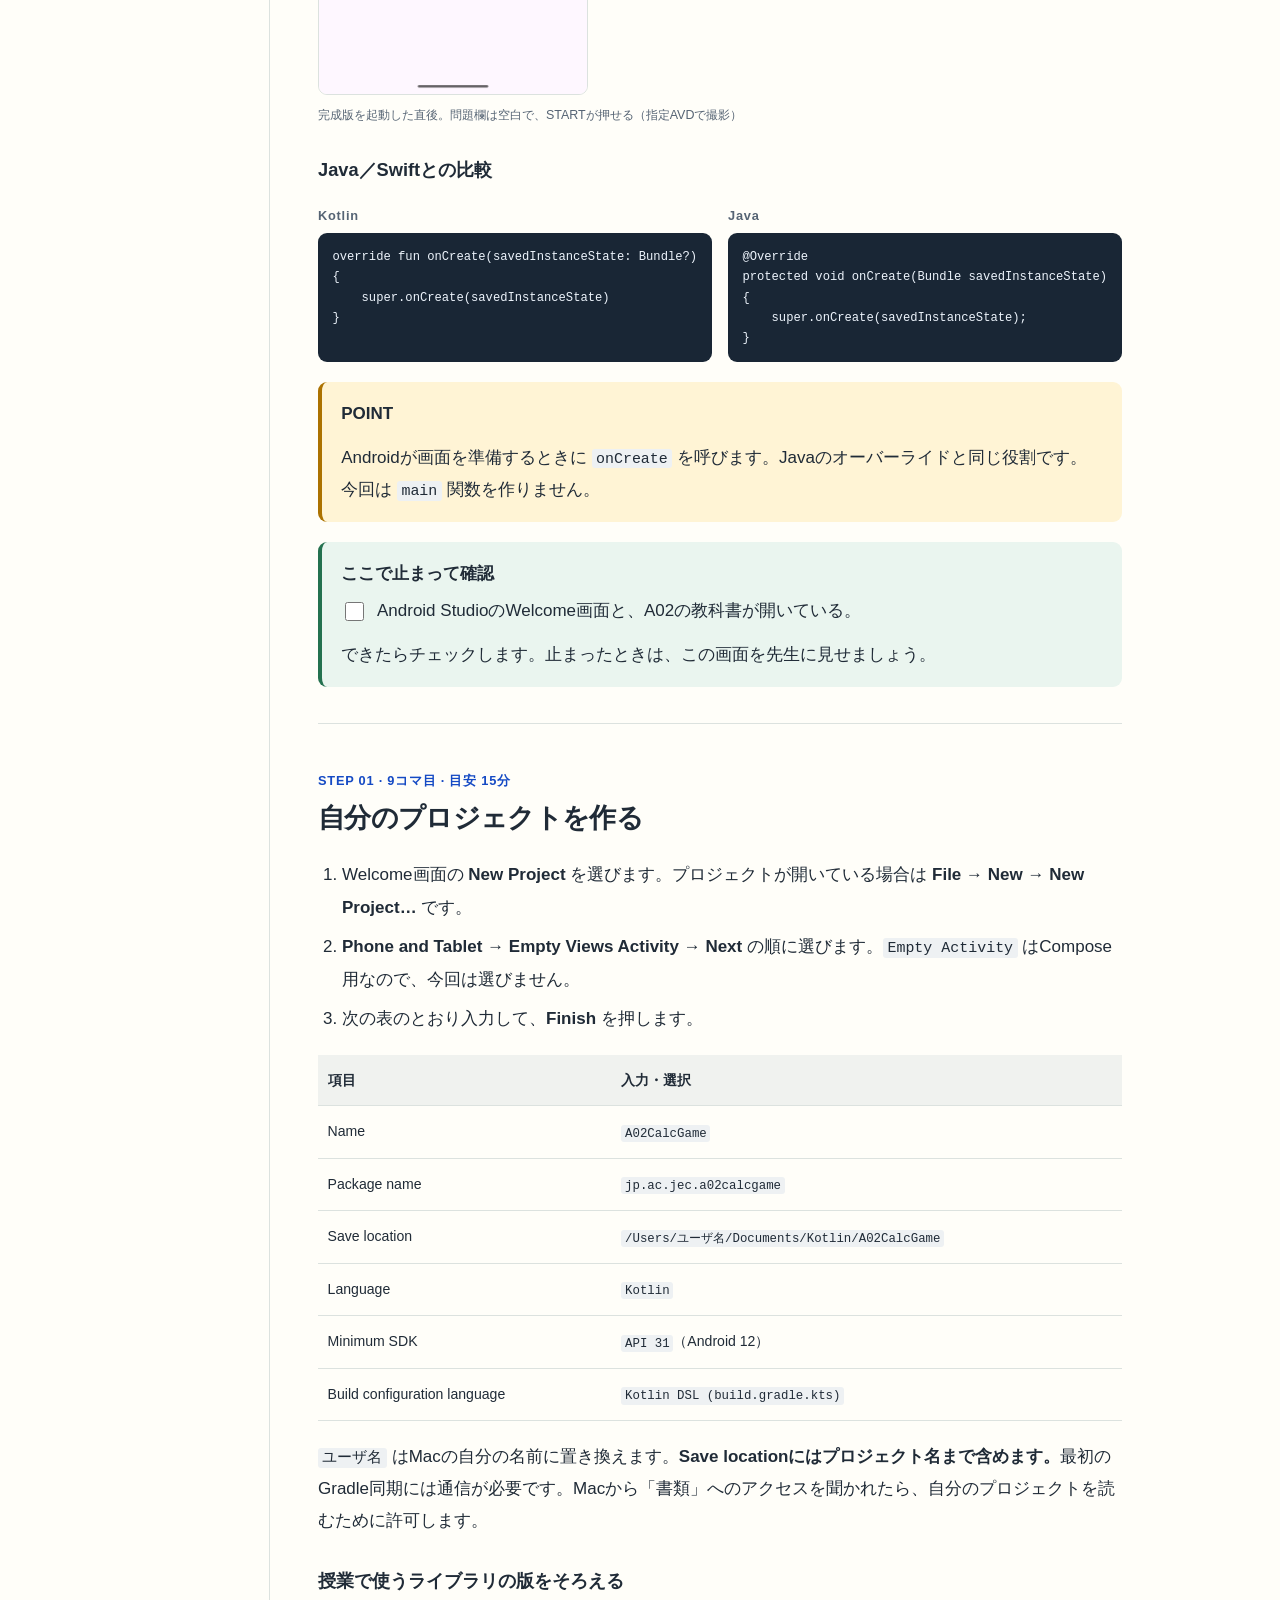
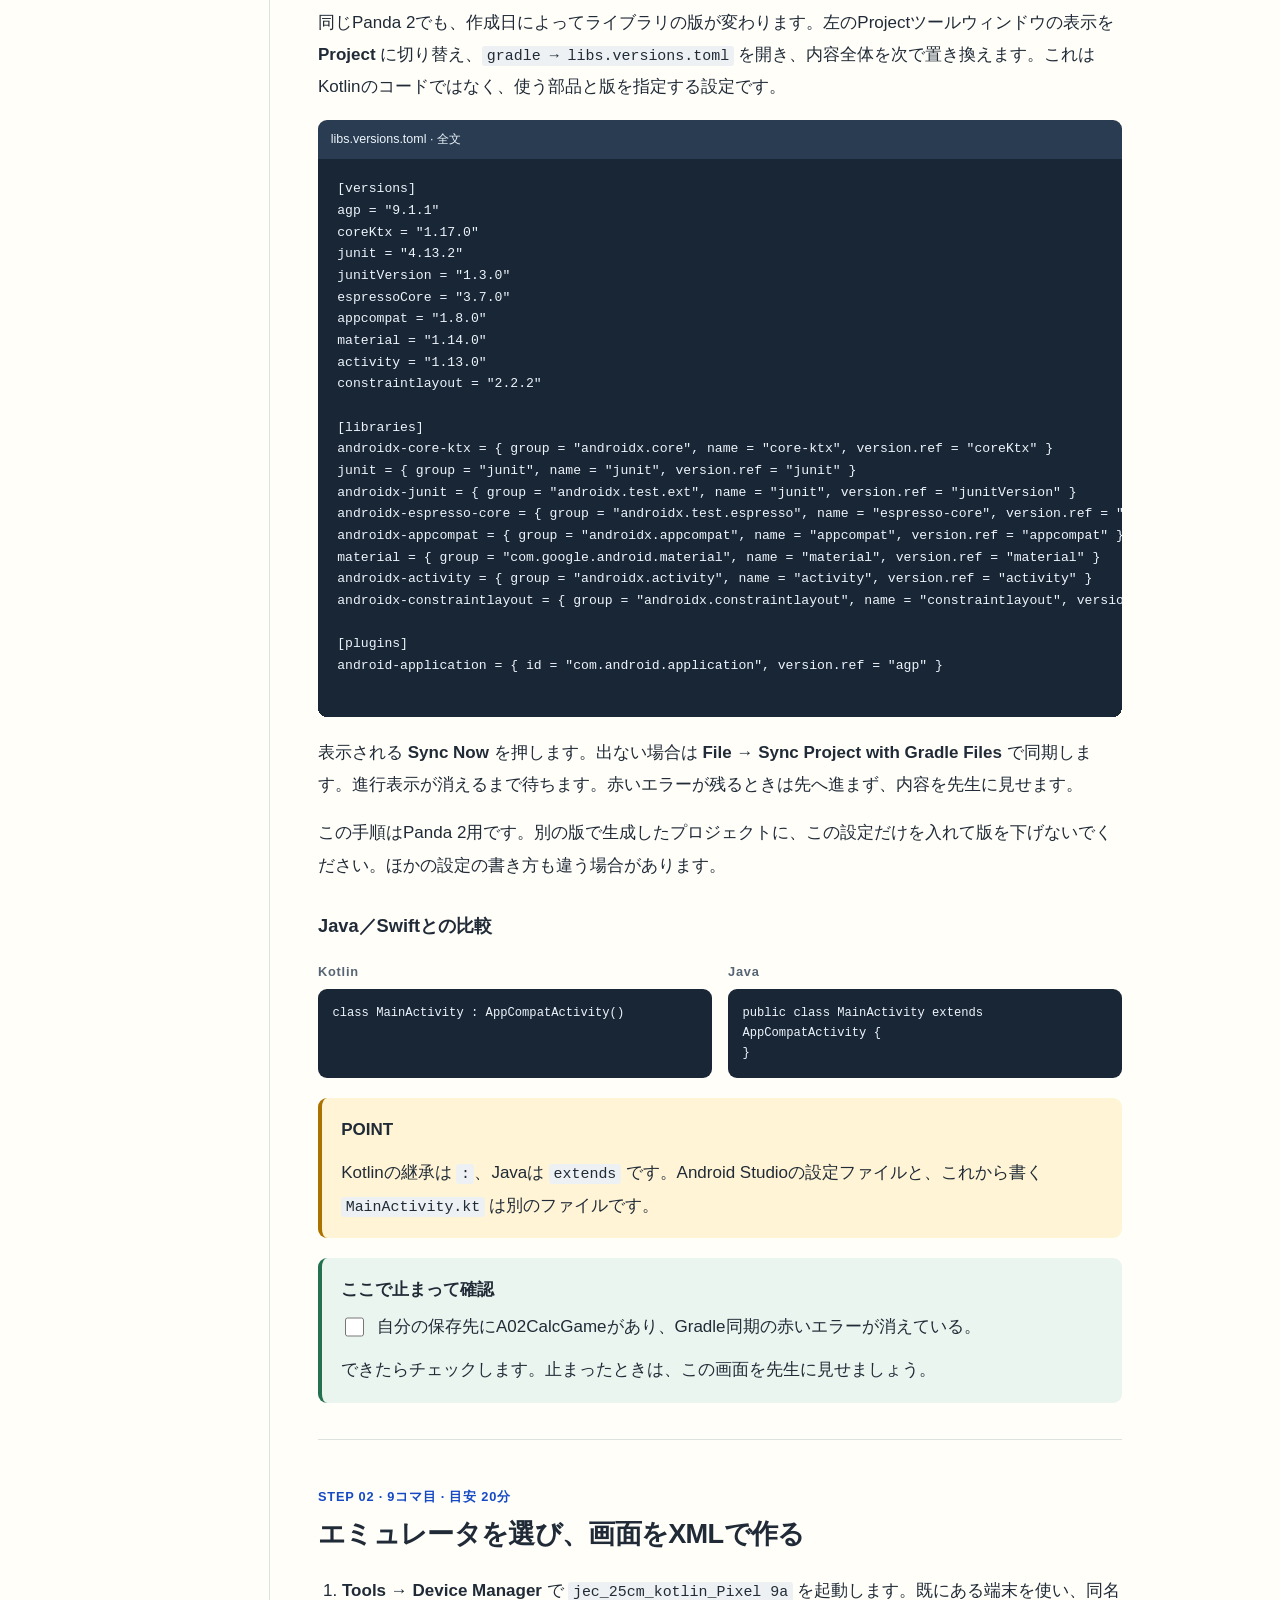
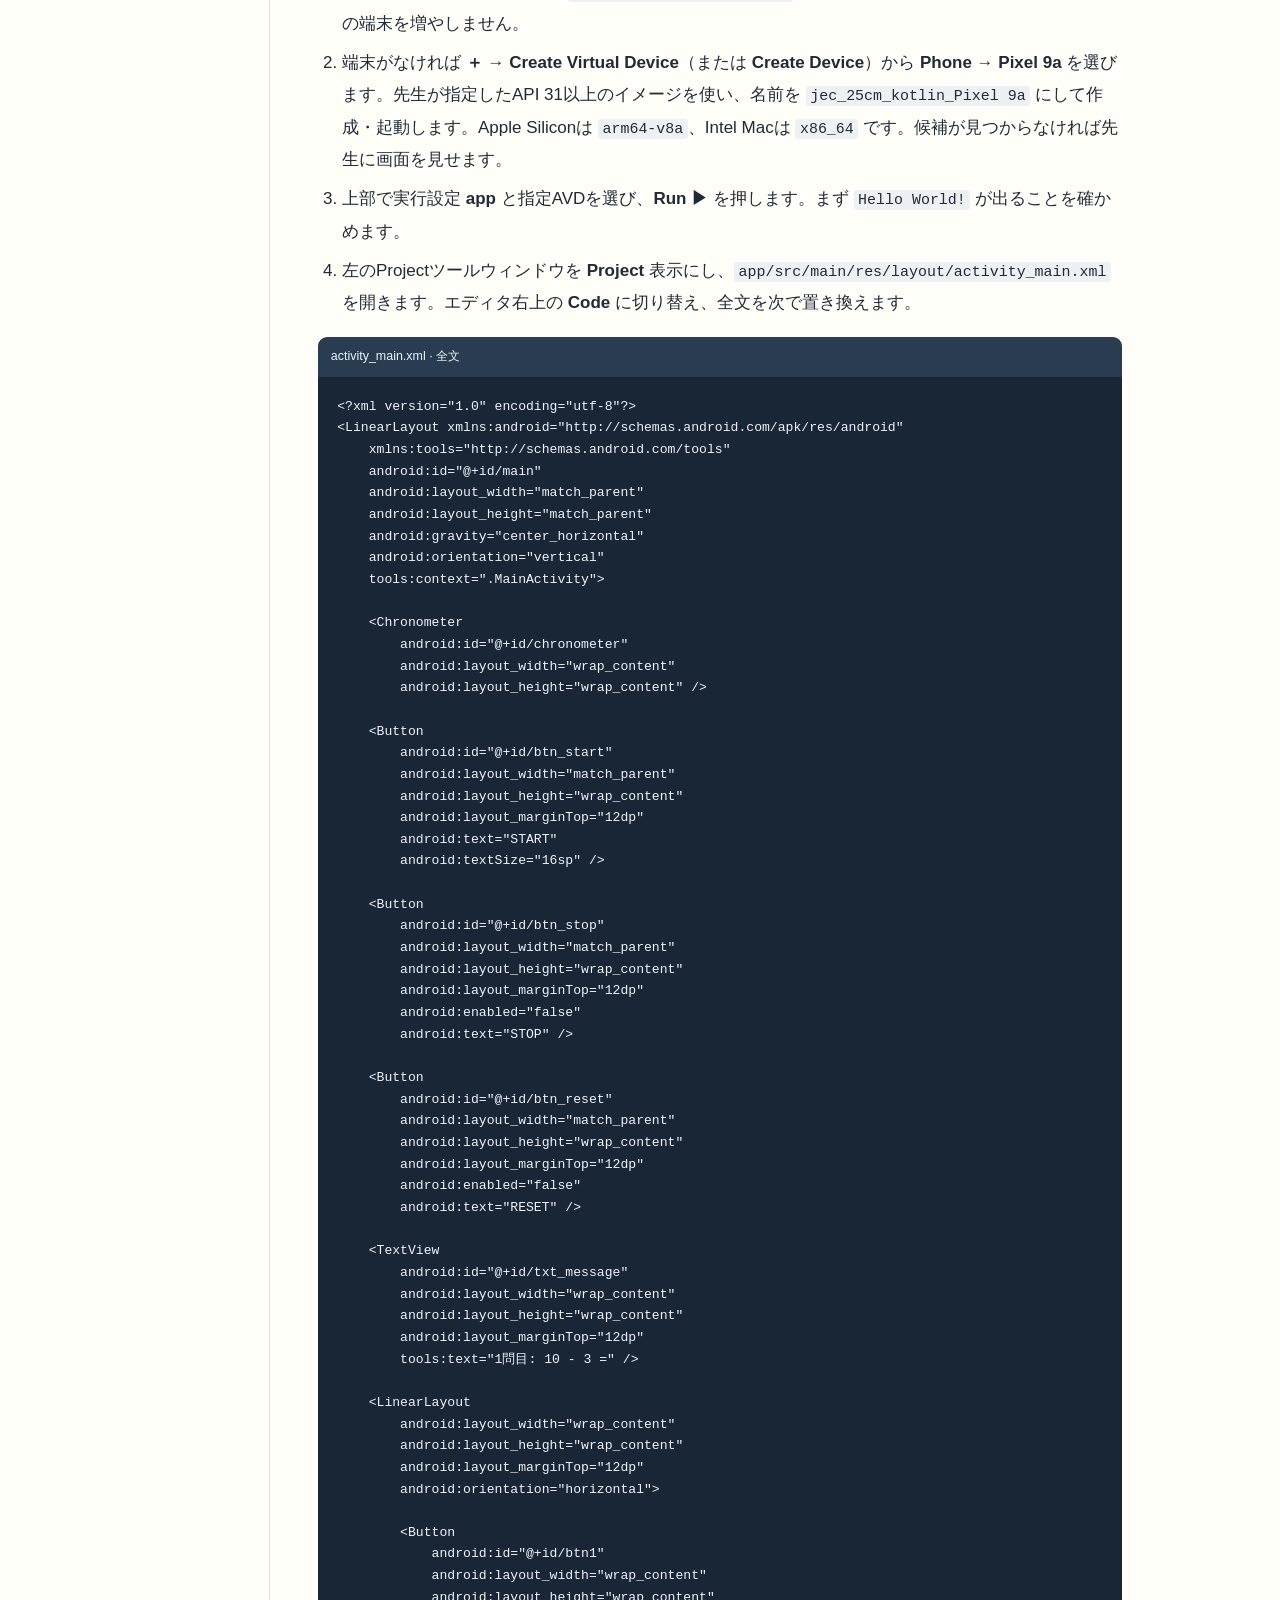
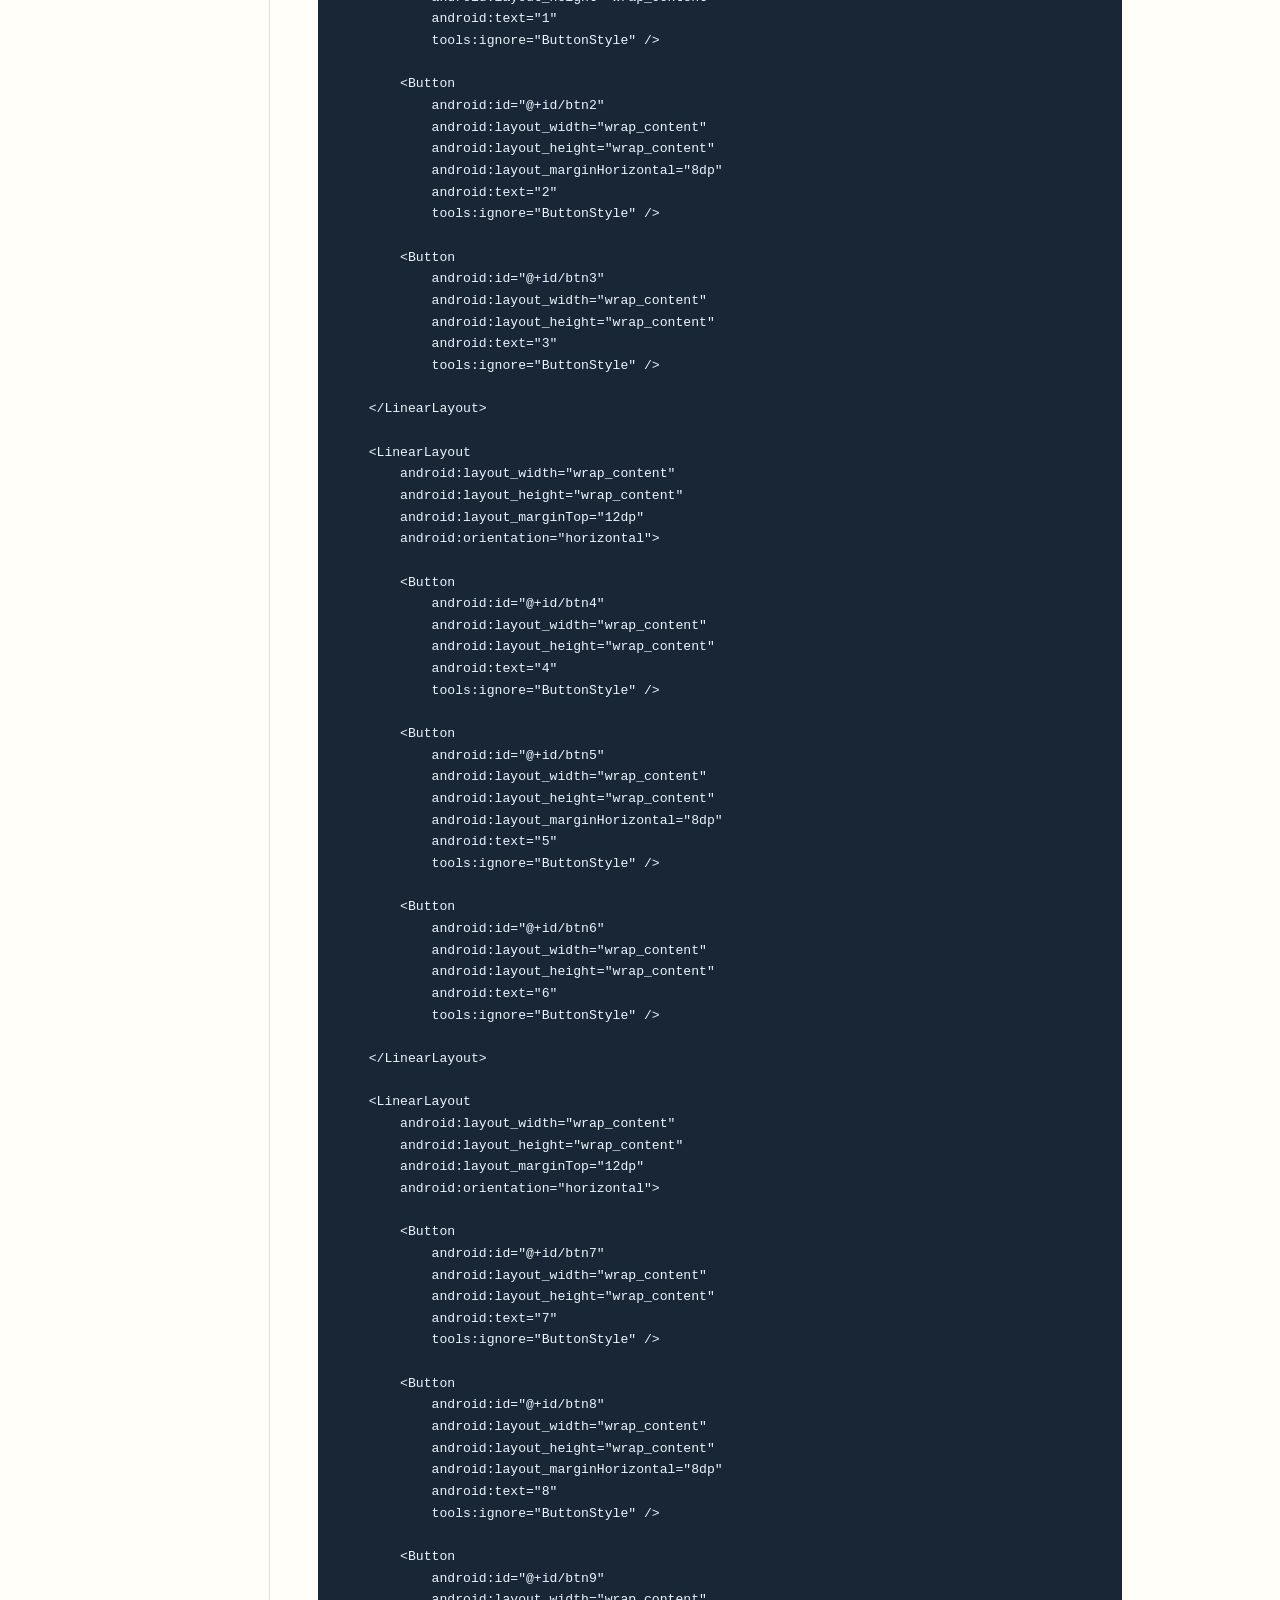
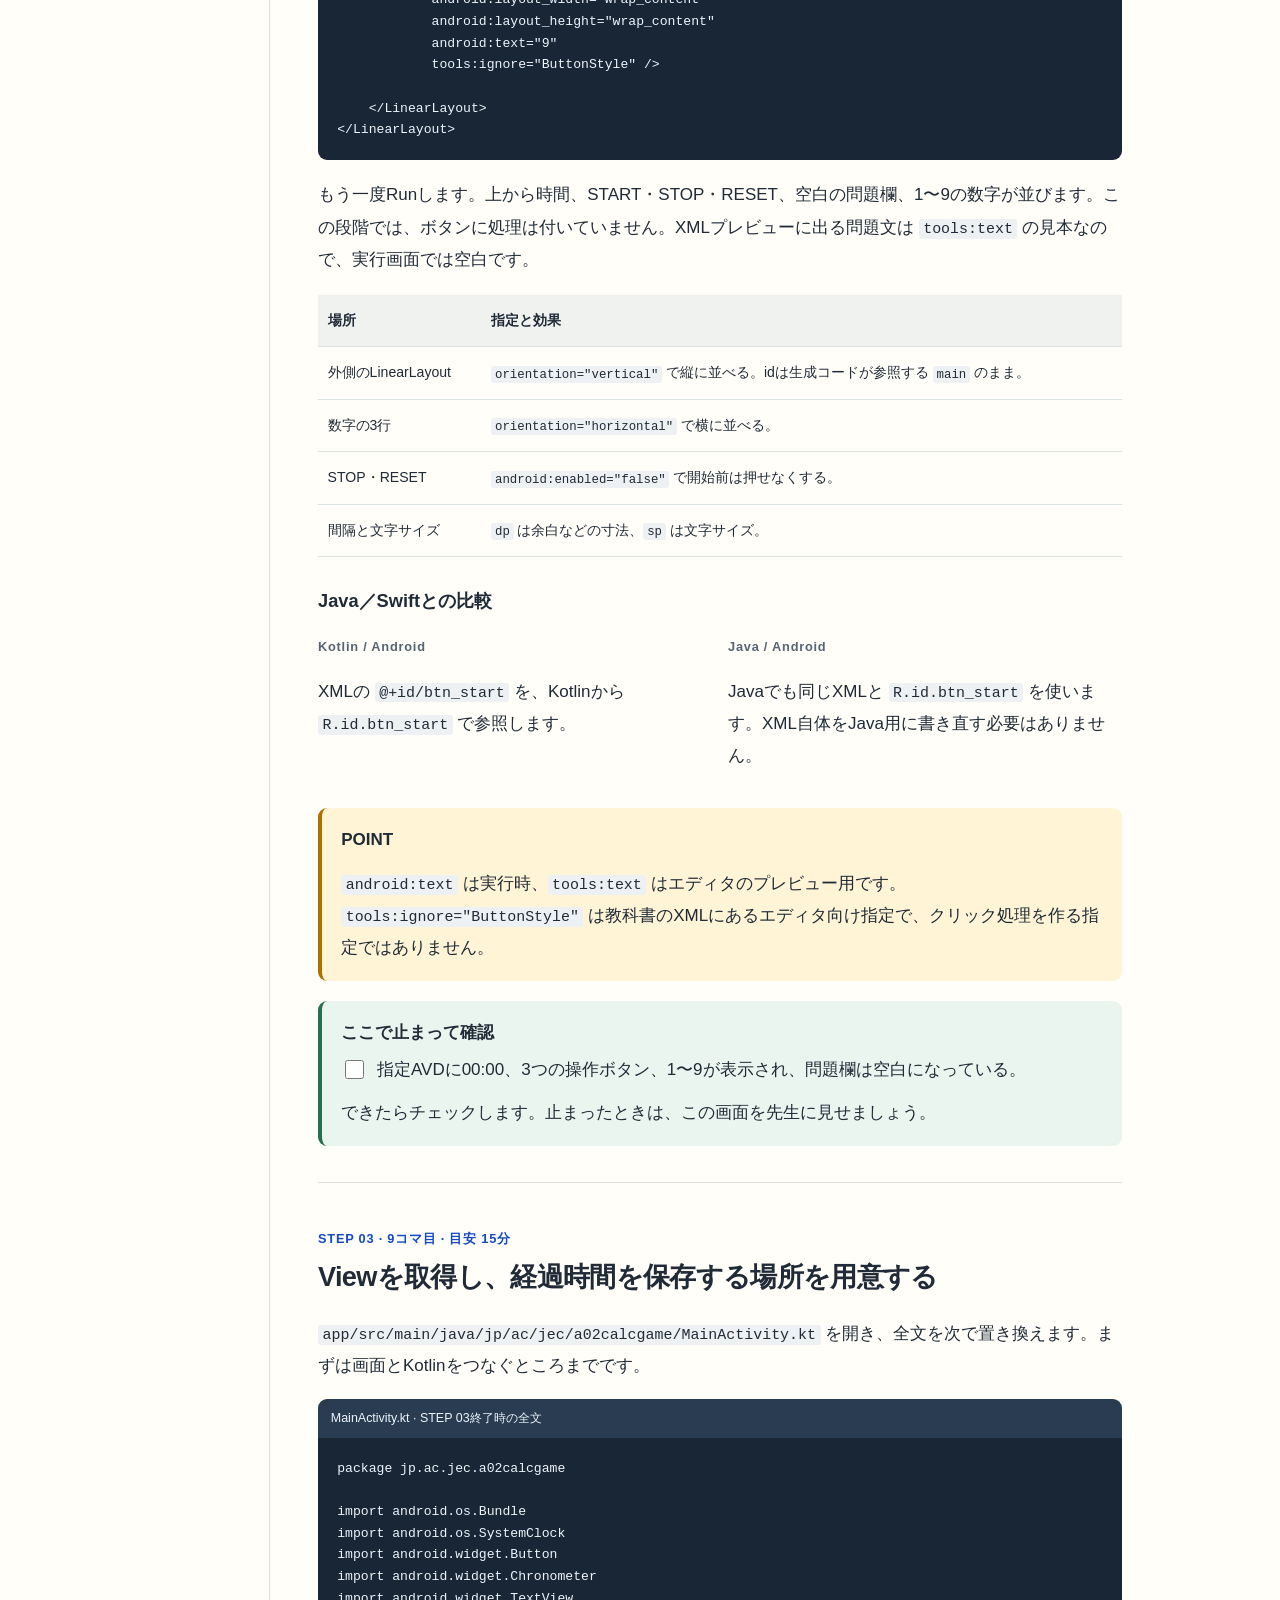
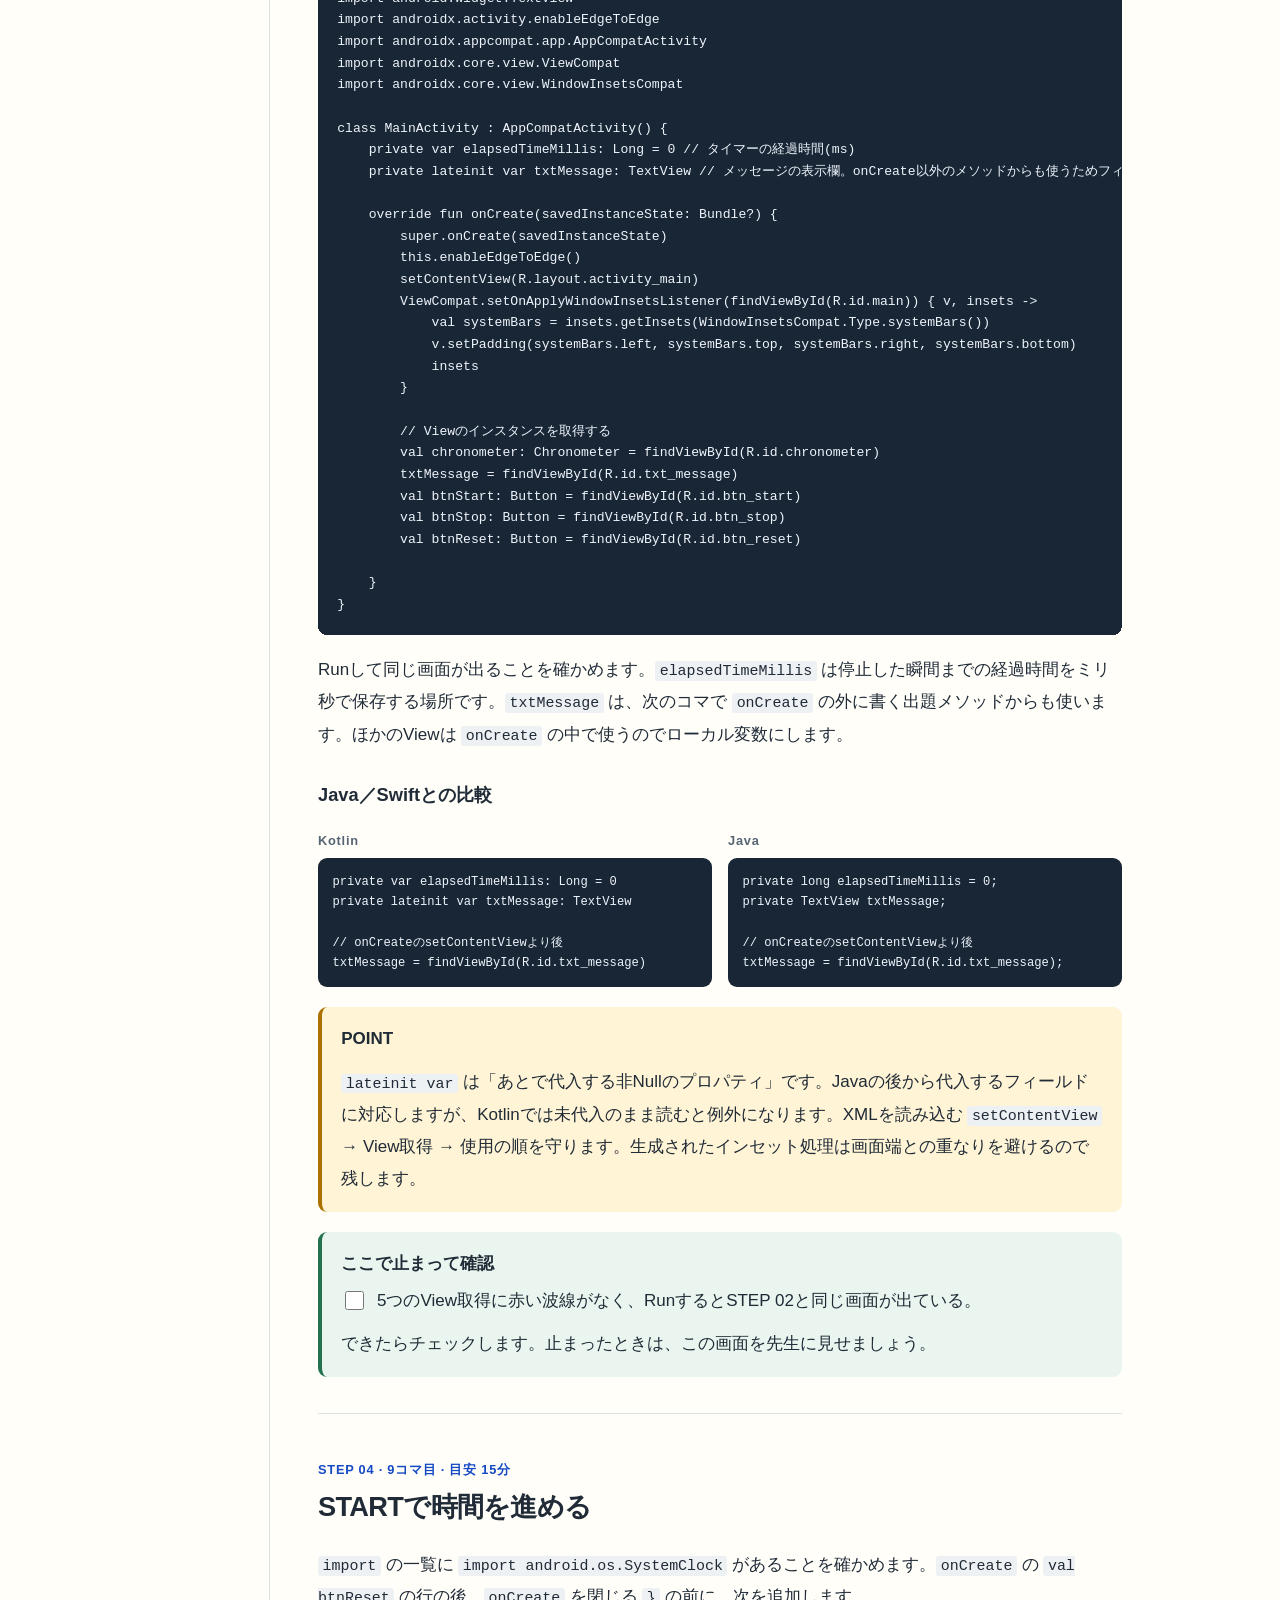
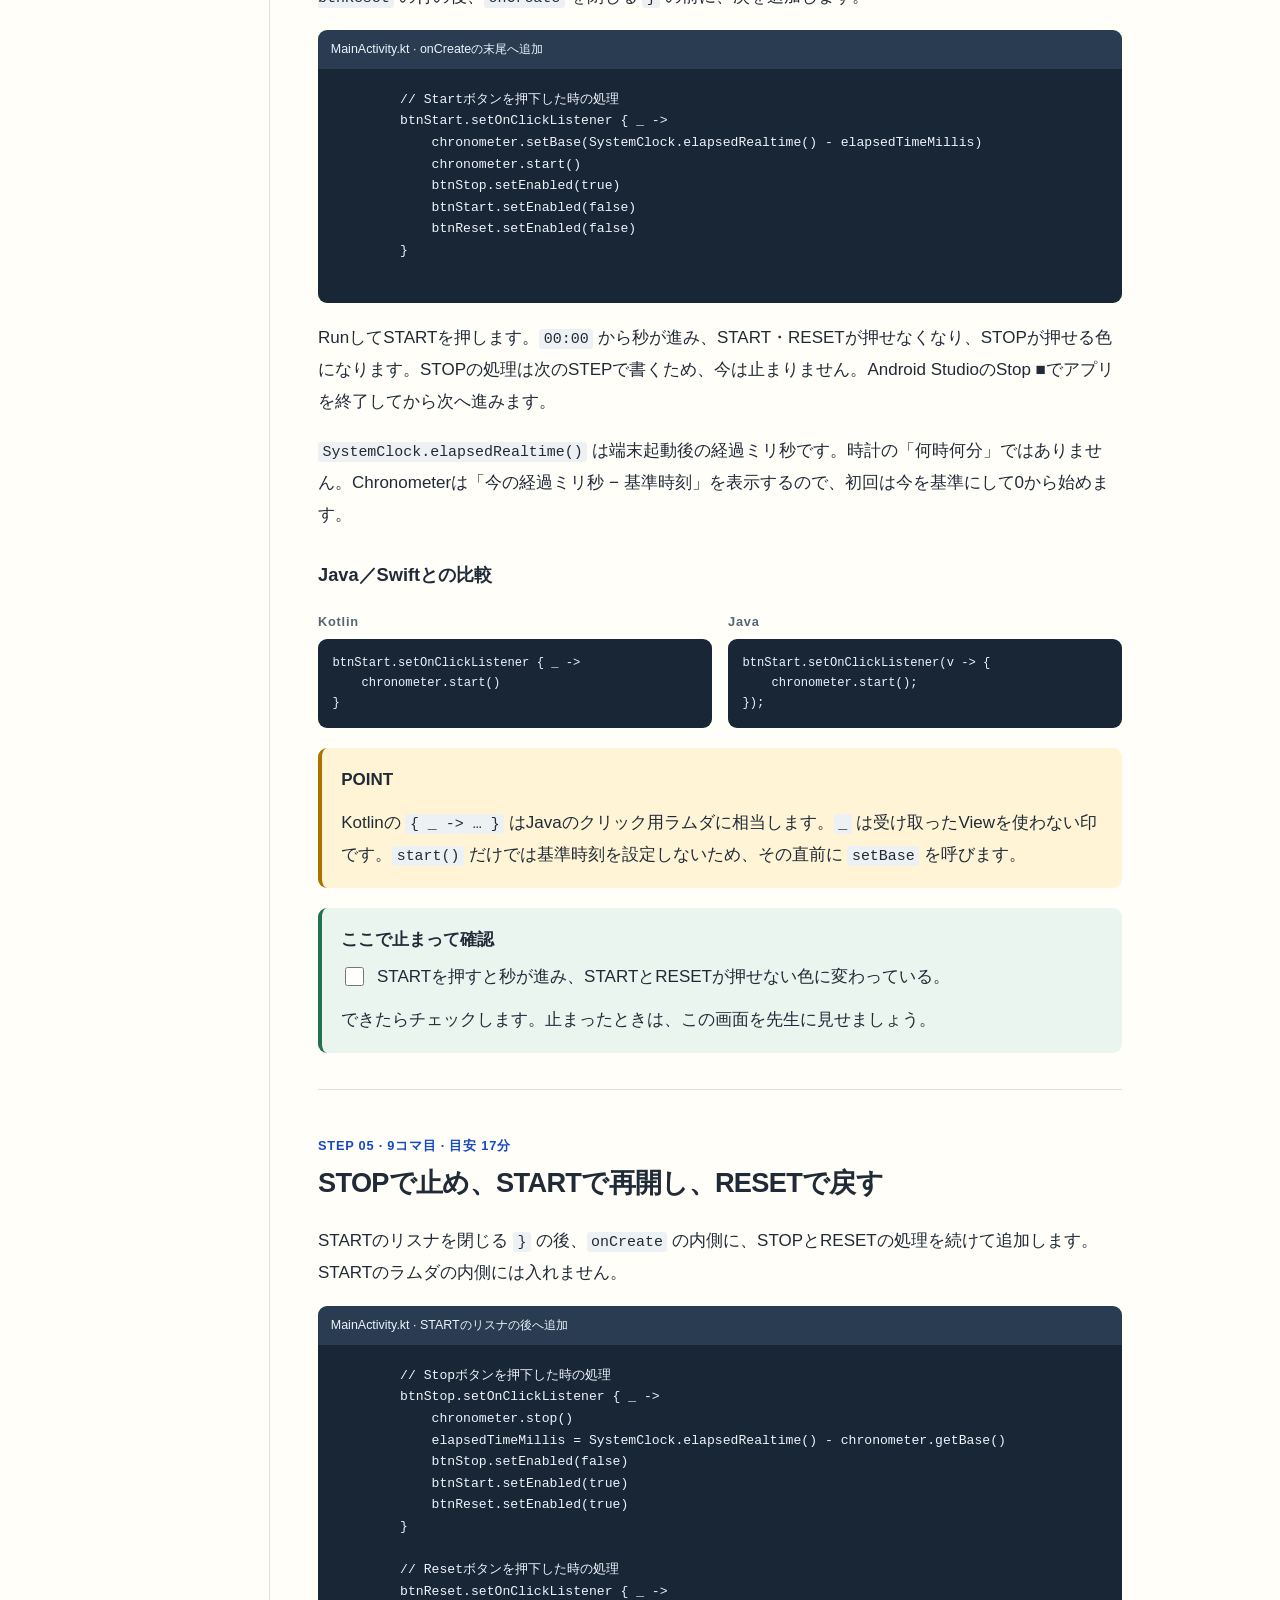
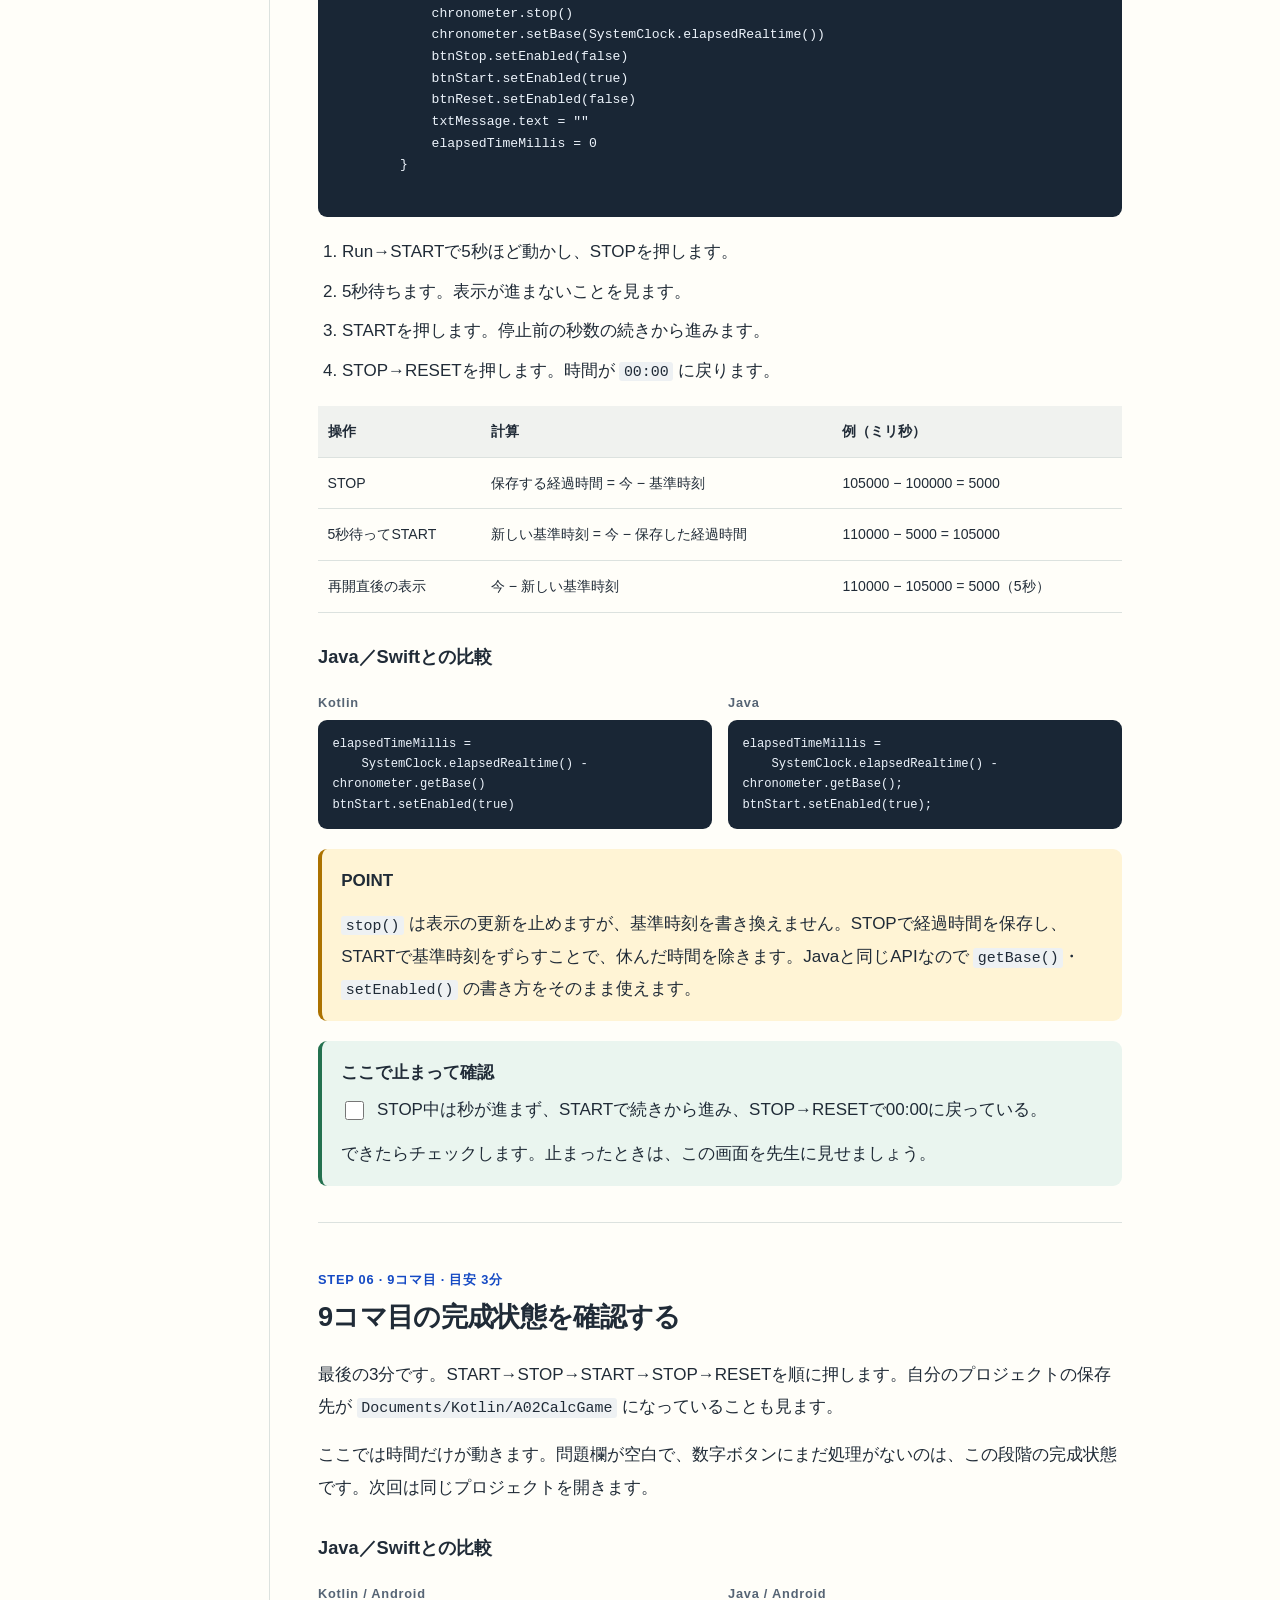
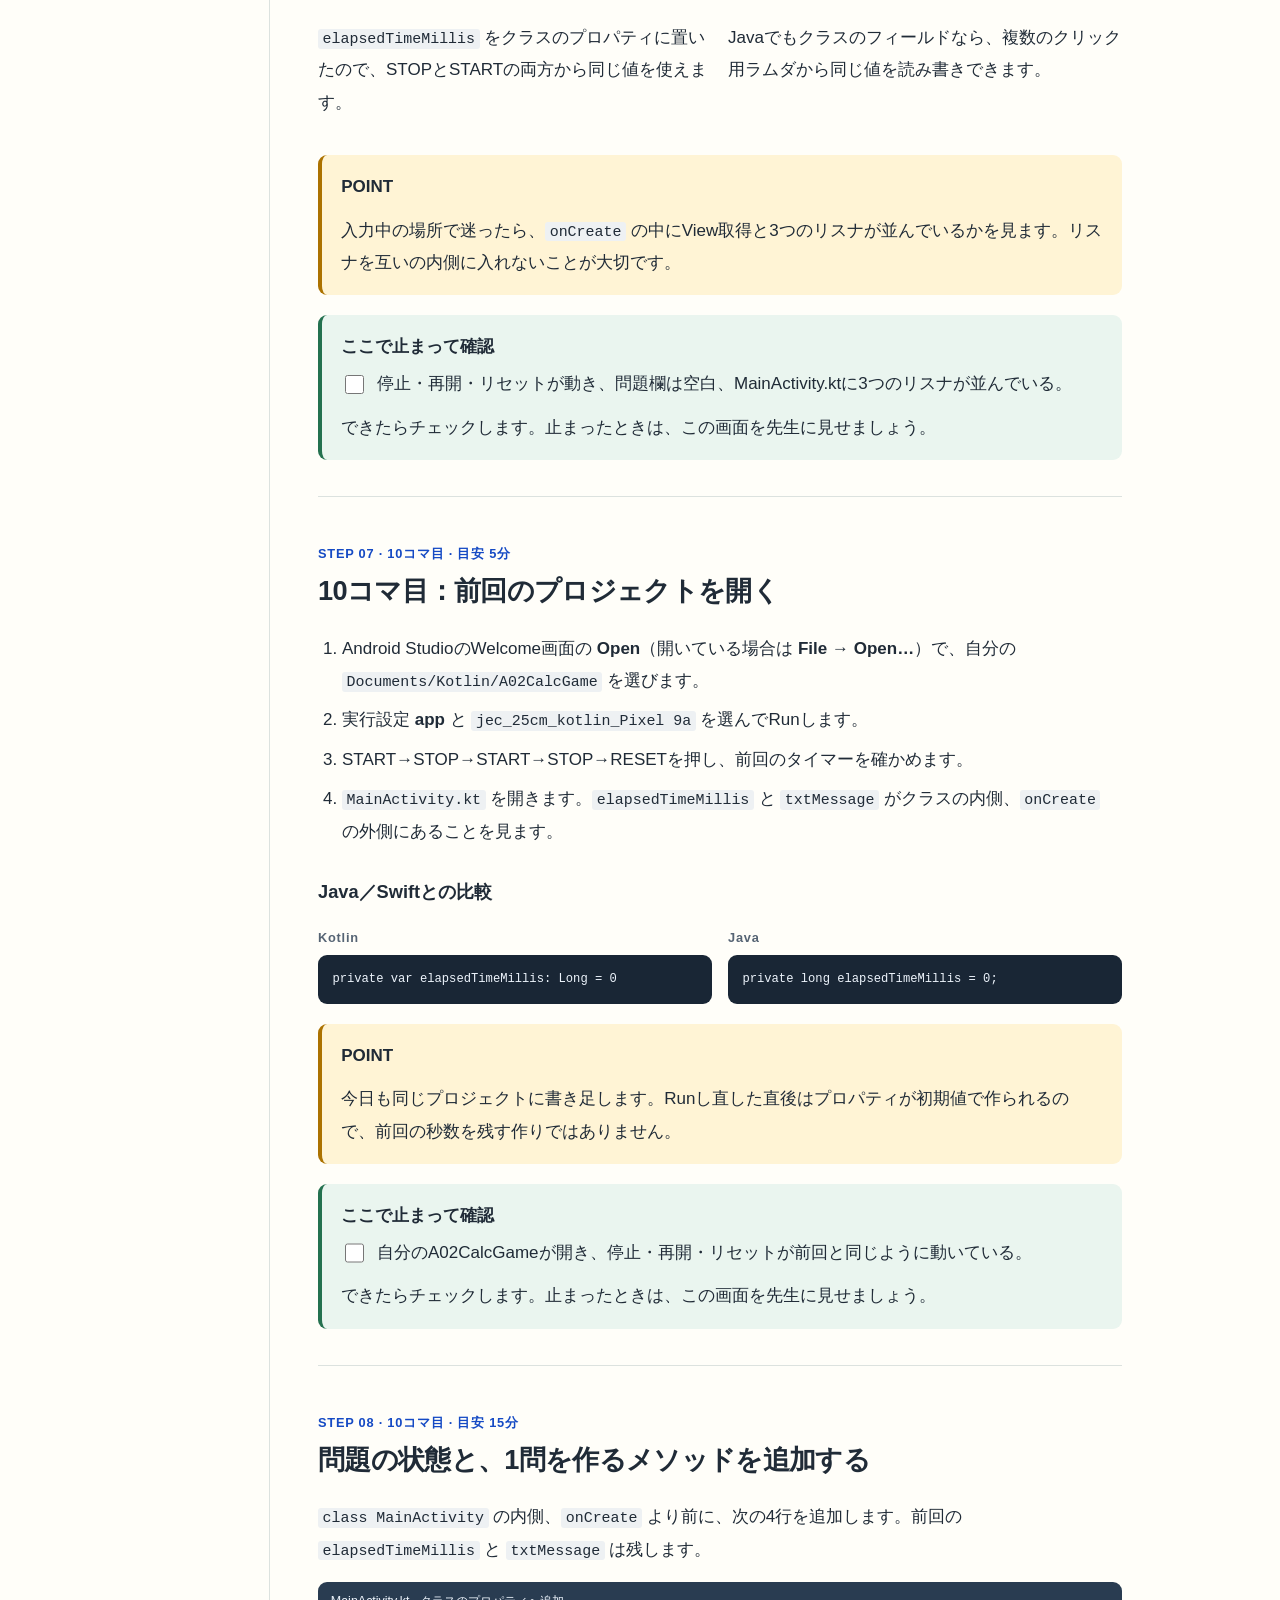
==== commit 12bbc0b0: "教科書・共通資料・はじめに.txtの案内を見直し、検査を追加 「困ったとき」の最後の節と各単元末尾の案内を、自分のプロジェクトとSTEP番号を先生に見せる形に直した。教科書の本文に特定の語や配布ZIP" ====
--- a/docs/calc-game/index.html
+++ b/docs/calc-game/index.html
@@ -211,7 +211,7 @@
 
 <p>もう一度Runします。上から時間、START・STOP・RESET、空白の問題欄、1〜9の数字が並びます。この段階では、ボタンに処理は付いていません。XMLプレビューに出る問題文は <code>tools:text</code> の見本なので、実行画面では空白です。</p>
 <table><thead><tr><th>場所</th><th>指定と効果</th></tr></thead><tbody><tr><td>外側のLinearLayout</td><td><code>orientation="vertical"</code> で縦に並べる。idは生成コードが参照する <code>main</code> のまま。</td></tr><tr><td>数字の3行</td><td><code>orientation="horizontal"</code> で横に並べる。</td></tr><tr><td>STOP・RESET</td><td><code>android:enabled="false"</code> で開始前は押せなくする。</td></tr><tr><td>間隔と文字サイズ</td><td><code>dp</code> は余白などの寸法、<code>sp</code> は文字サイズ。</td></tr></tbody></table><h3>Java／Swiftとの比較</h3><div class="compare"><div class="compare-item"><p class="compare-lang" translate="no">Kotlin / Android</p><p>XMLの <code>@+id/btn_start</code> を、Kotlinから <code>R.id.btn_start</code> で参照します。</p></div><div class="compare-item"><p class="compare-lang" translate="no">Java / Android</p><p>Javaでも同じXMLと <code>R.id.btn_start</code> を使います。XML自体をJava用に書き直す必要はありません。</p></div></div>
-<div class="note"><p class="box-title">POINT</p><p><code>android:text</code> は実行時、<code>tools:text</code> はエディタのプレビュー用です。<code>tools:ignore="ButtonStyle"</code> は完成見本にあるエディタ向け指定で、クリック処理を作る指定ではありません。</p></div>
+<div class="note"><p class="box-title">POINT</p><p><code>android:text</code> は実行時、<code>tools:text</code> はエディタのプレビュー用です。<code>tools:ignore="ButtonStyle"</code> は教科書のXMLにあるエディタ向け指定で、クリック処理を作る指定ではありません。</p></div>
 <div class="check"><p class="box-title">ここで止まって確認</p><label><input type="checkbox" data-check="step-02"><span>指定AVDに00:00、3つの操作ボタン、1〜9が表示され、問題欄は空白になっている。</span></label><p>できたらチェックします。止まったときは、この画面を先生に見せましょう。</p></div></section>
 
 <section id="step-3"><p class="step-meta">STEP 03 · 9コマ目 · 目安 15分</p><h2>Viewを取得し、経過時間を保存する場所を用意する</h2>
@@ -667,7 +667,7 @@
 
 <section id="step-14"><p class="step-meta">STEP 14 · 10コマ目 · 目安 3分</p><h2>10コマ目の完成状態を確認する</h2>
 <p>最後の3分です。自分のアプリで、開始前に数字を押す→START→STOP→START→10問回答→RESETを順に試します。時間や問題の数字は画像と違ってかまいません。</p><ul><li>STOPの前後で問題が同じで、休んだ時間は加わらない。</li><li>10問後に正解数と秒数が出る。</li><li>RESET後は <code>00:00</code> と空白の問題欄になり、もう一度1問目から始められる。</li></ul><p>自分のプロジェクトの <code>MainActivity.kt</code> と <code>activity_main.xml</code> を保存します。アレンジを続けるときはSTEP 13の表から、変える場所と効果を確かめて進めます。</p><h3>Java／Swiftとの比較</h3><div class="compare"><div class="compare-item"><p class="compare-lang" translate="no">Kotlin / Android</p><p><code>correctNo++</code> で数え、<code>txtMessage.text = message</code> で画面へ出します。</p></div><div class="compare-item"><p class="compare-lang" translate="no">Java / Android</p><p>Javaでは <code>correctNo++;</code> と <code>txtMessage.setText(message);</code> に対応します。計算した結果をViewへ渡す流れは同じです。</p></div></div>
-<div class="note"><p class="box-title">POINT</p><p>完成見本はコードと動作を比べるための資料です。自分で作ったプロジェクトを残し、アレンジもその中の変更箇所を確かめながら進めます。</p></div>
+<div class="note"><p class="box-title">POINT</p><p>自分で作ったプロジェクトを残し、アレンジもその中の変更箇所を確かめながら進めます。</p></div>
 <div class="check"><p class="box-title">ここで止まって確認</p><label><input type="checkbox" data-check="step-14"><span>停止・再開・10問の結果・リセットが動き、自分のMainActivity.ktとXMLが保存されている。</span></label><p>できたらチェックします。止まったときは、この画面を先生に見せましょう。</p></div></section>
 <section id="help"><h2>困ったとき</h2><table><thead><tr><th>見えている状態</th><th>確認する場所</th></tr></thead><tbody>
 <tr><td>Gradle同期が失敗する</td><td>Panda 2かを見て、STEP 01の設定全文と照合します。ほかの版なら先生に画面を見せます。</td></tr>
@@ -680,6 +680,6 @@
 <tr><td>数字を押すとまだ数字のSnackbarが出る</td><td>STEP 10の途中状態です。STEP 11で数字ボタンの処理全体を置き換えます。</td></tr>
 <tr><td>かっこが合わない</td><td>STEP 12の全文で、onCreateの終わりとstartQuestionの位置を照合します。</td></tr>
 </tbody></table>
-<p>エラーが解決しないときは、<a href="../common/help.html?from=calc-game">共通資料：困ったとき</a>の「完成プロジェクト（見本）の確認」を参照してください。</p></section>
+<p>エラーが解決しないときは、<a href="../common/help.html?from=calc-game">共通資料：困ったとき</a>の調べ方を試してください。それでも解決しないときは、STEP番号と画面を先生に見せましょう。</p></section>
 <section id="references"><h2>公式資料</h2><ul><li><a href="https://developer.android.com/reference/android/widget/Chronometer">Chronometer：基準時刻とstart・stop</a></li><li><a href="https://developer.android.com/reference/android/os/SystemClock">SystemClock：elapsedRealtime</a></li><li><a href="https://kotlinlang.org/docs/properties.html#late-initialized-properties-and-variables">Kotlin：lateinitプロパティ</a></li><li><a href="https://kotlinlang.org/docs/returns.html">Kotlin：ラベル付きreturn</a></li><li><a href="https://developer.android.com/reference/java/util/concurrent/ThreadLocalRandom">ThreadLocalRandom：乱数の範囲</a></li></ul></section>
 <footer class="footer"><p>確認日：2026年9月24日 / Android Studio Panda 2 / A02CalcGame</p></footer></main></div><p class="sr-only" role="status" aria-live="polite" data-copy-status></p></body></html>
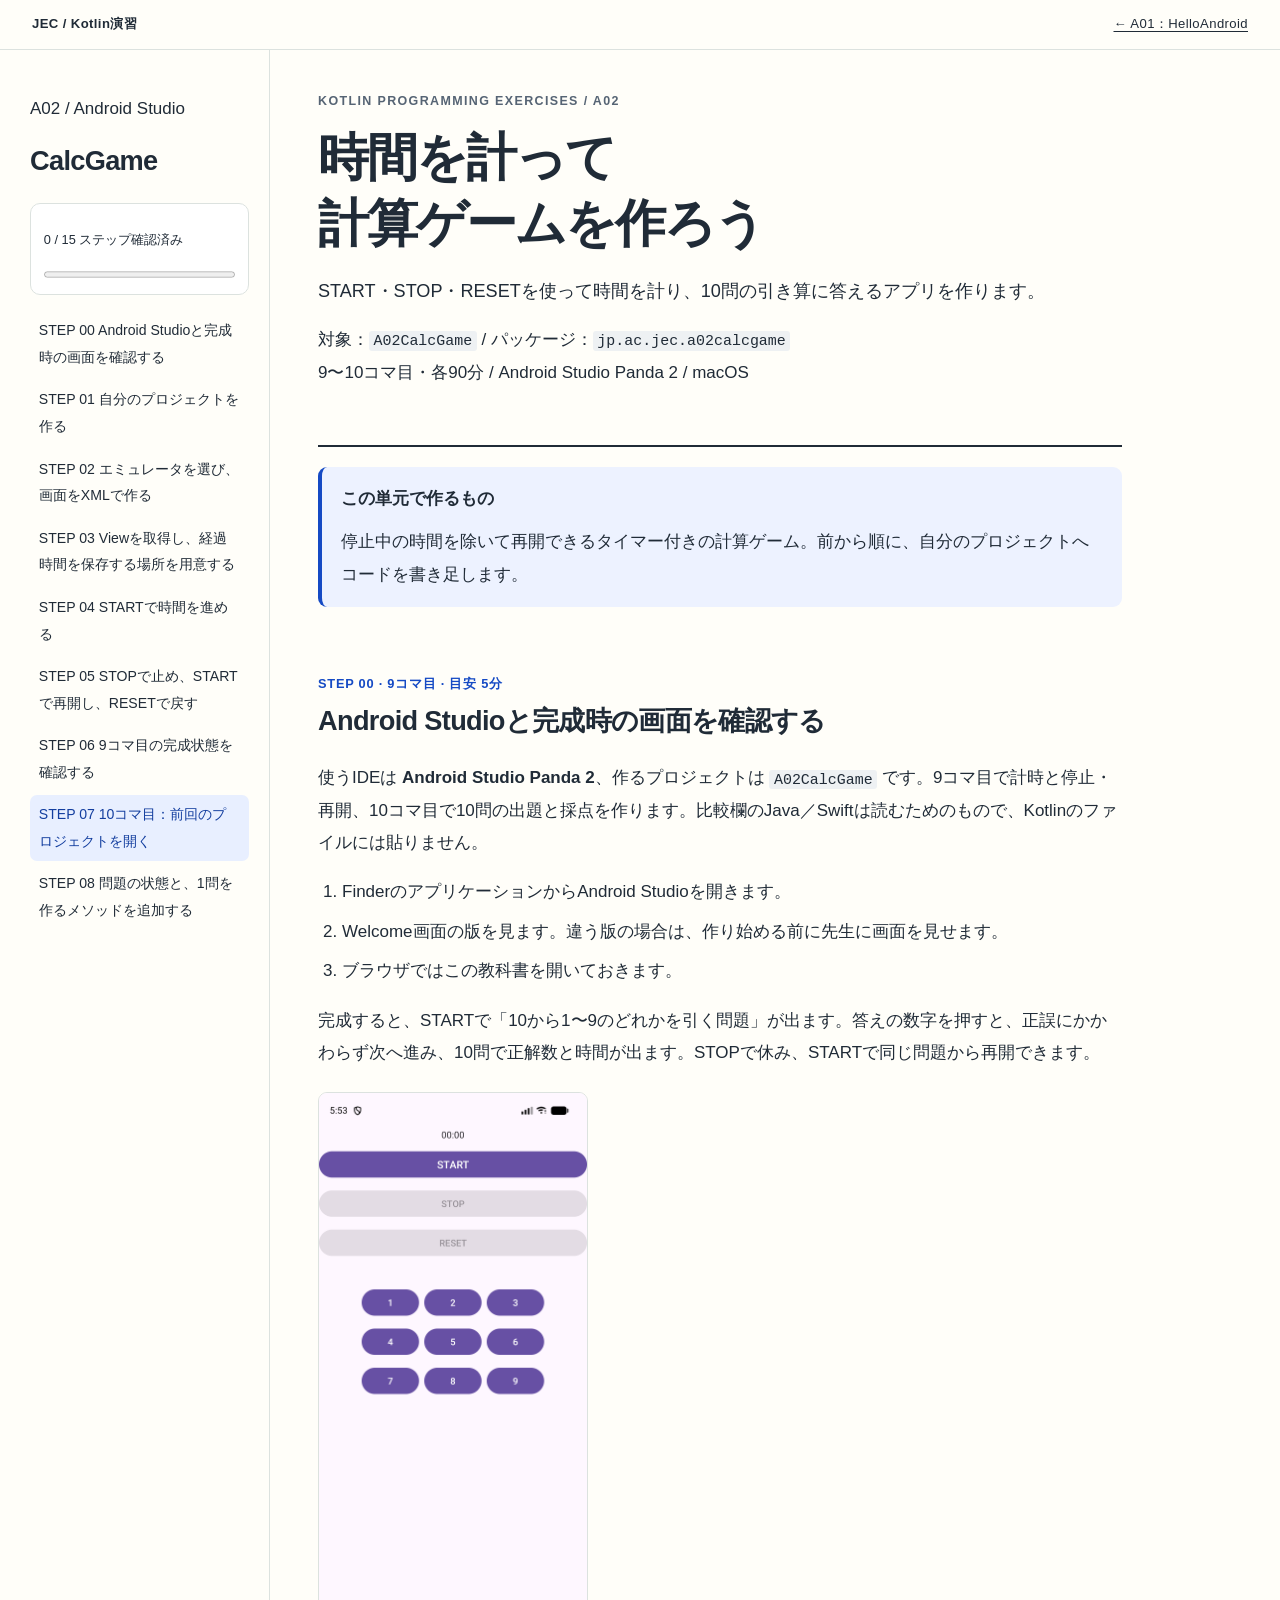
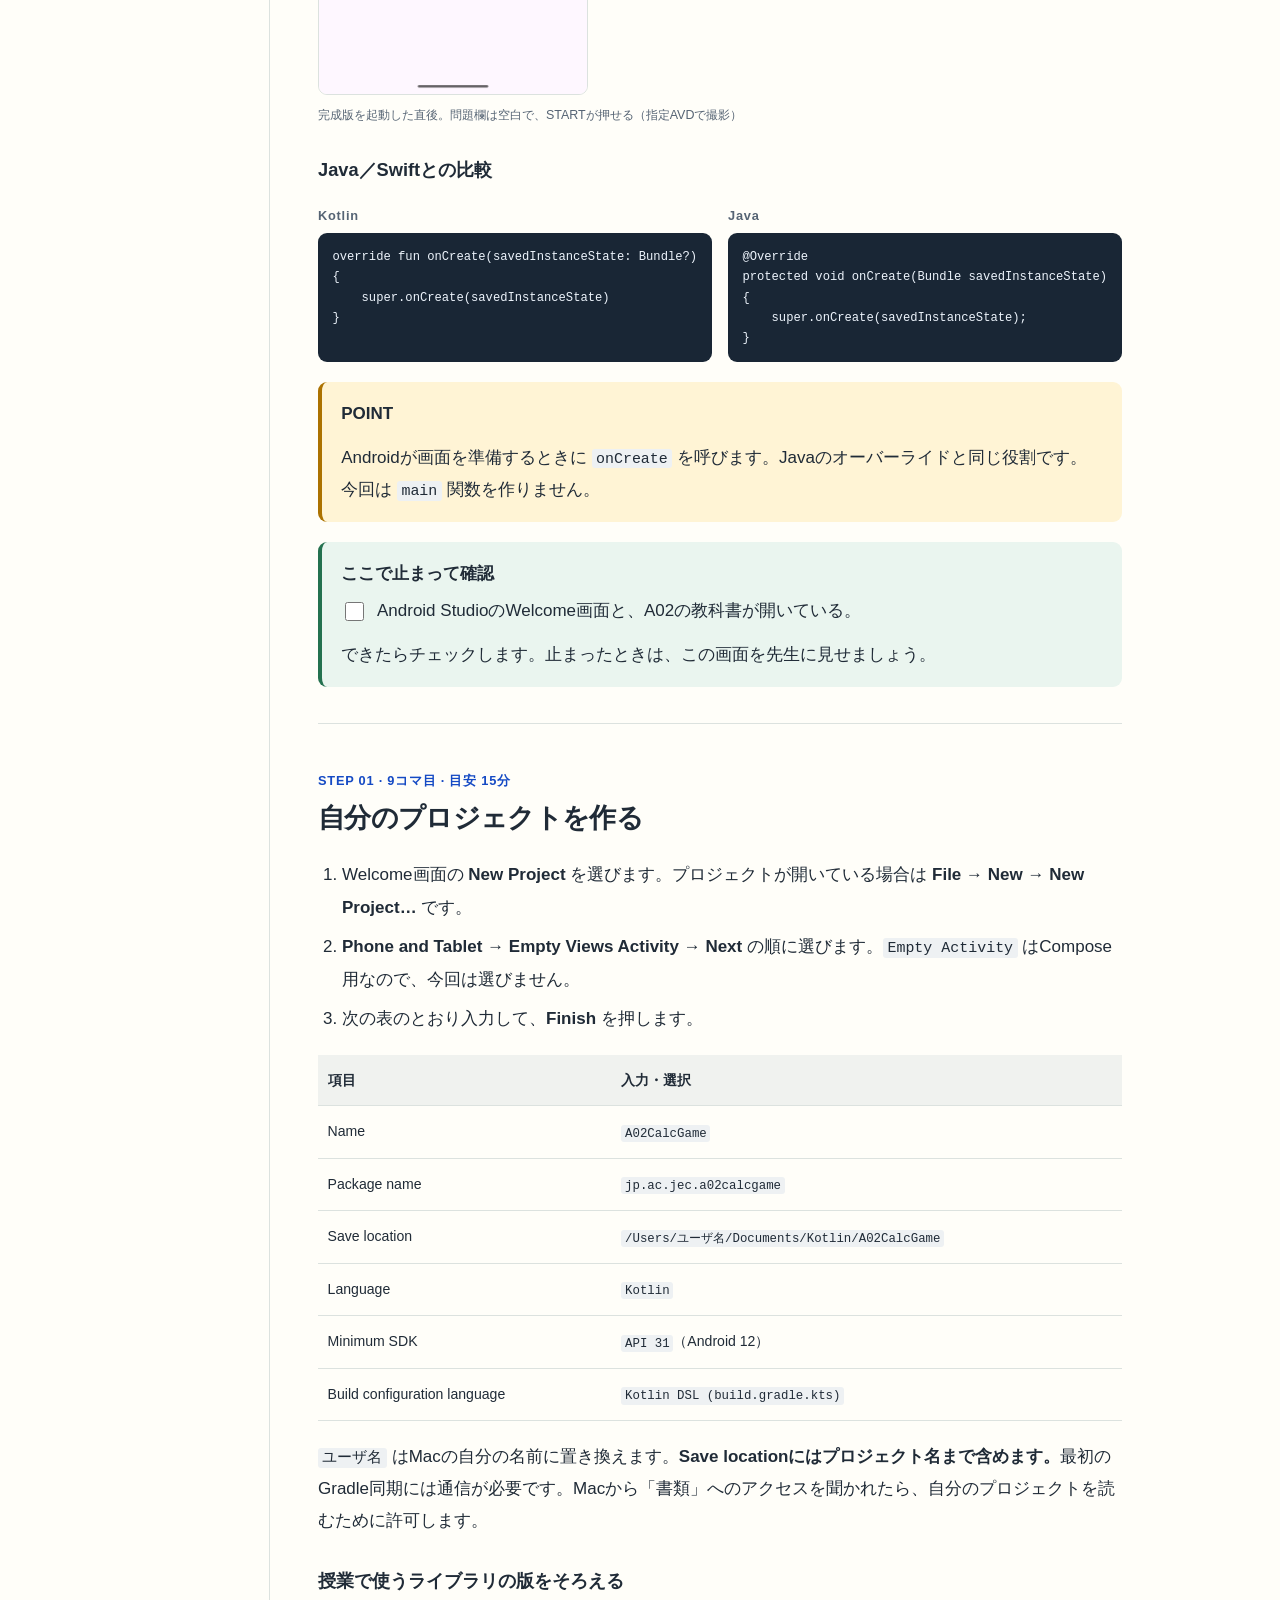
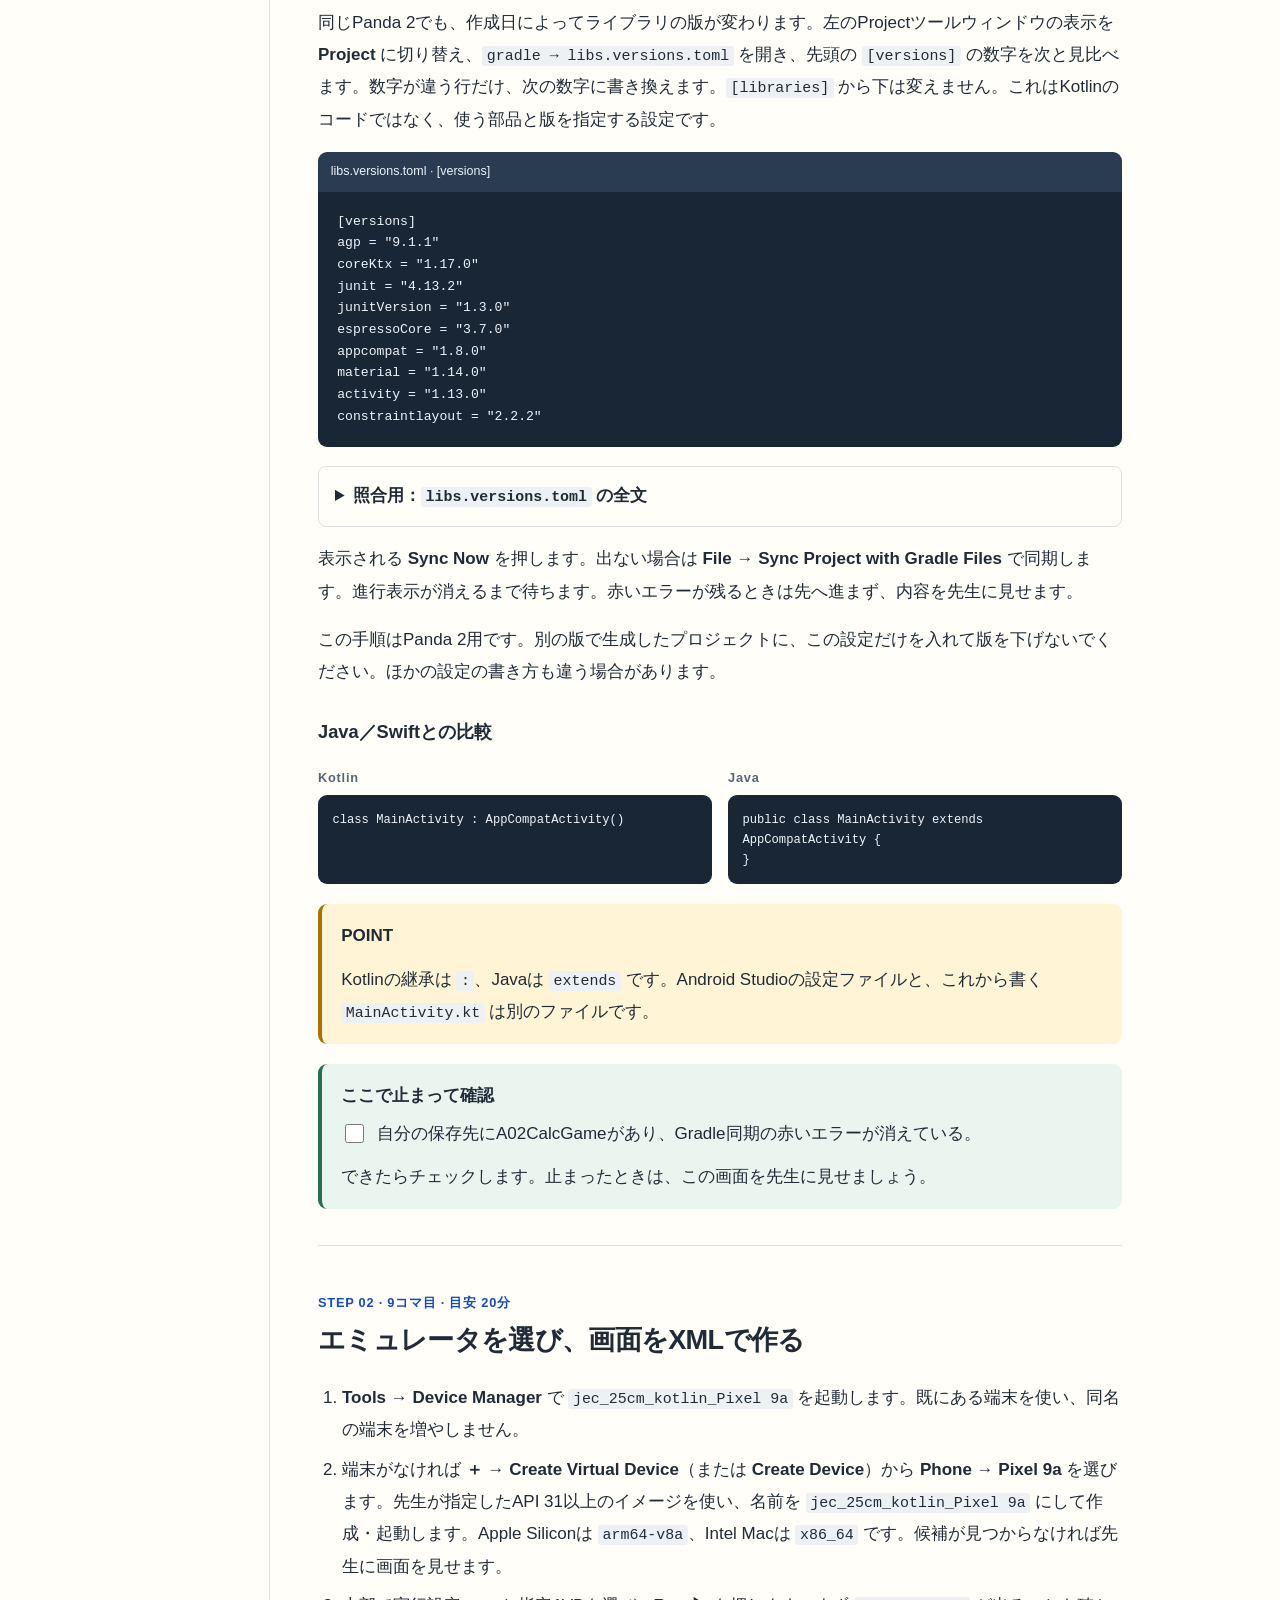
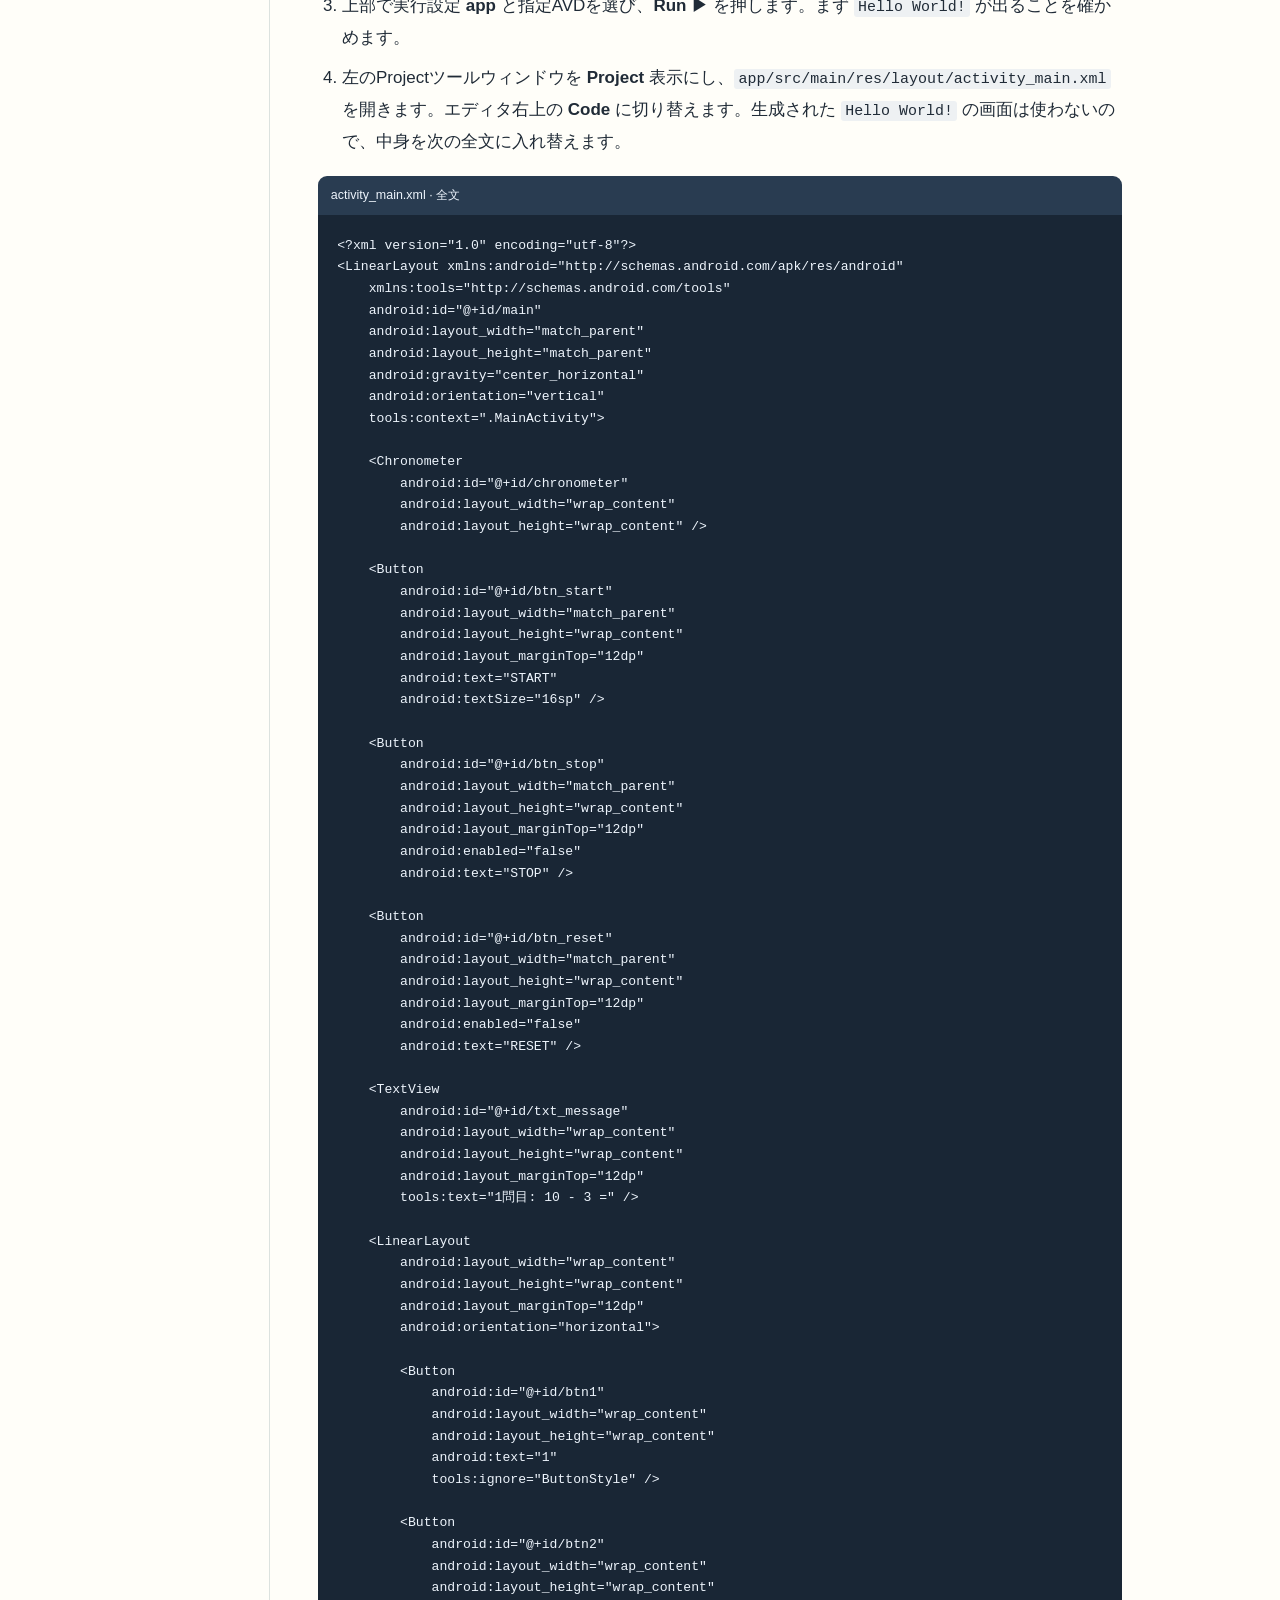
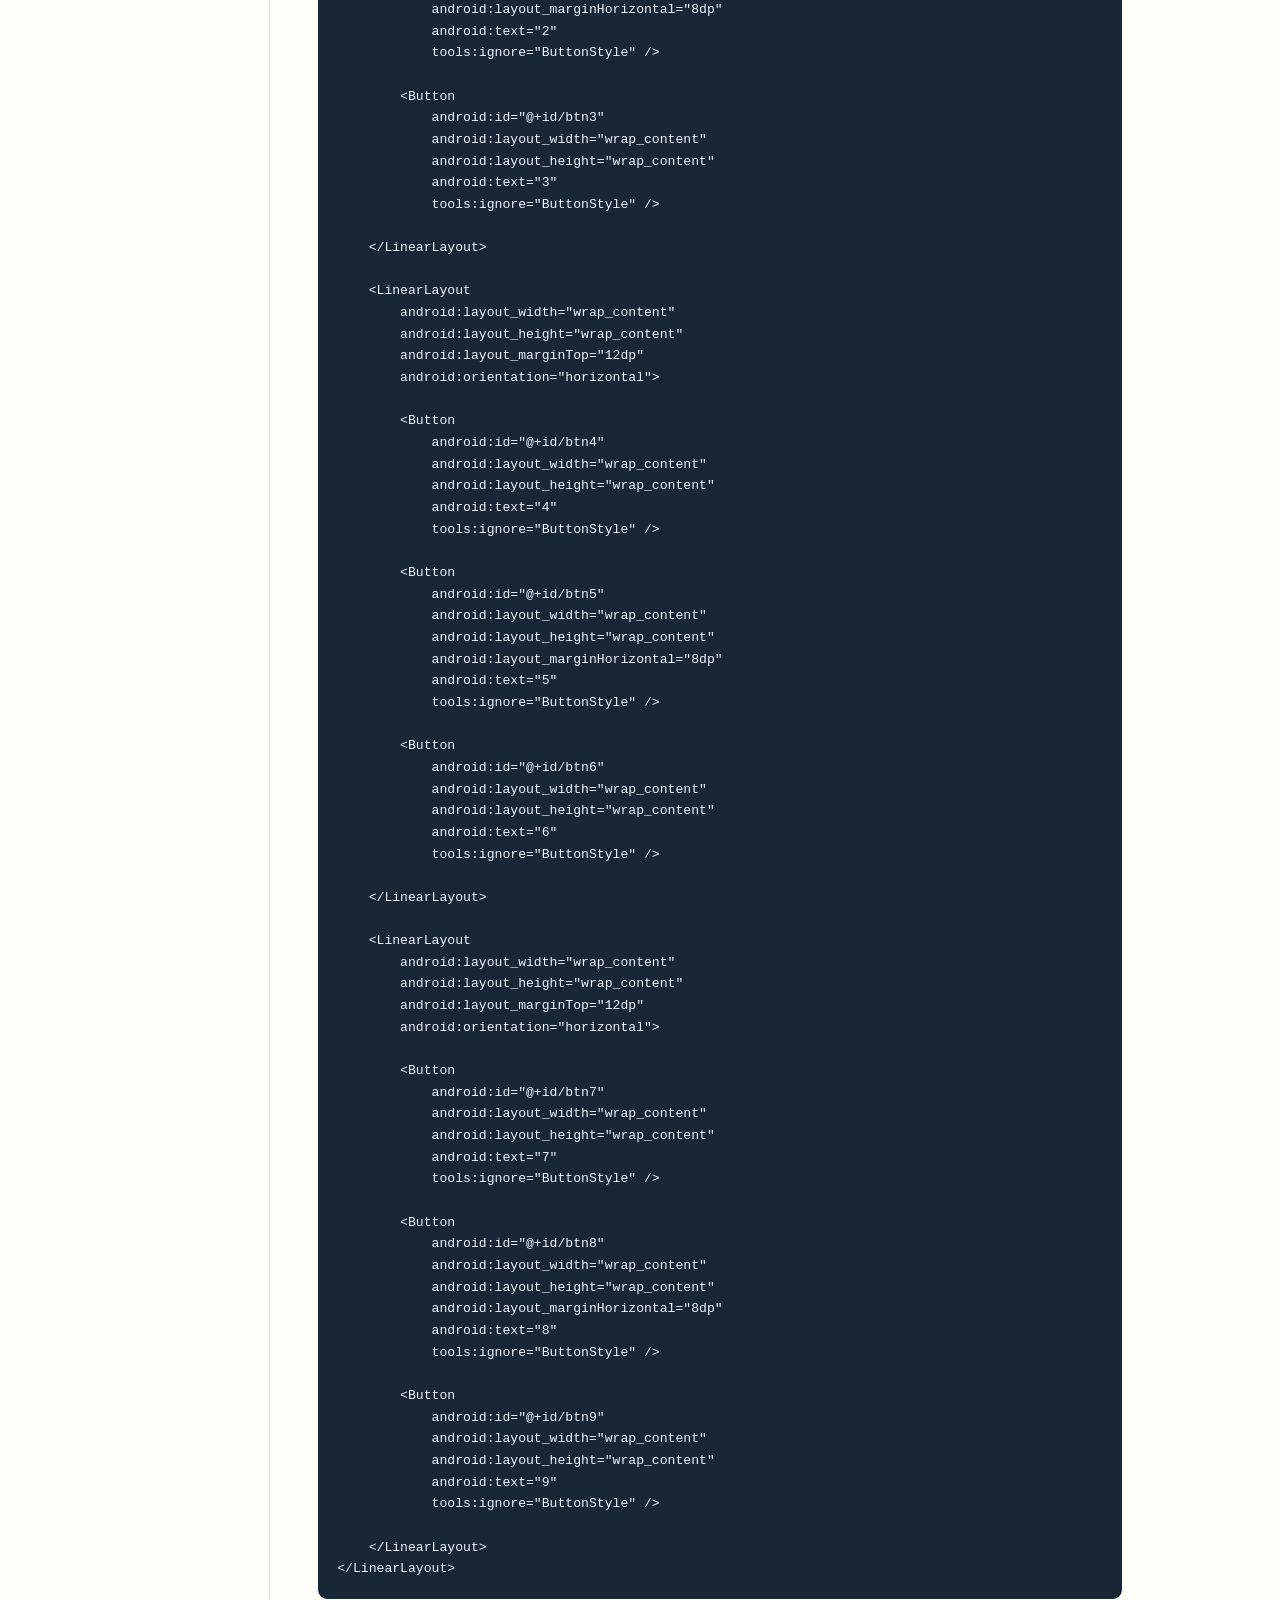
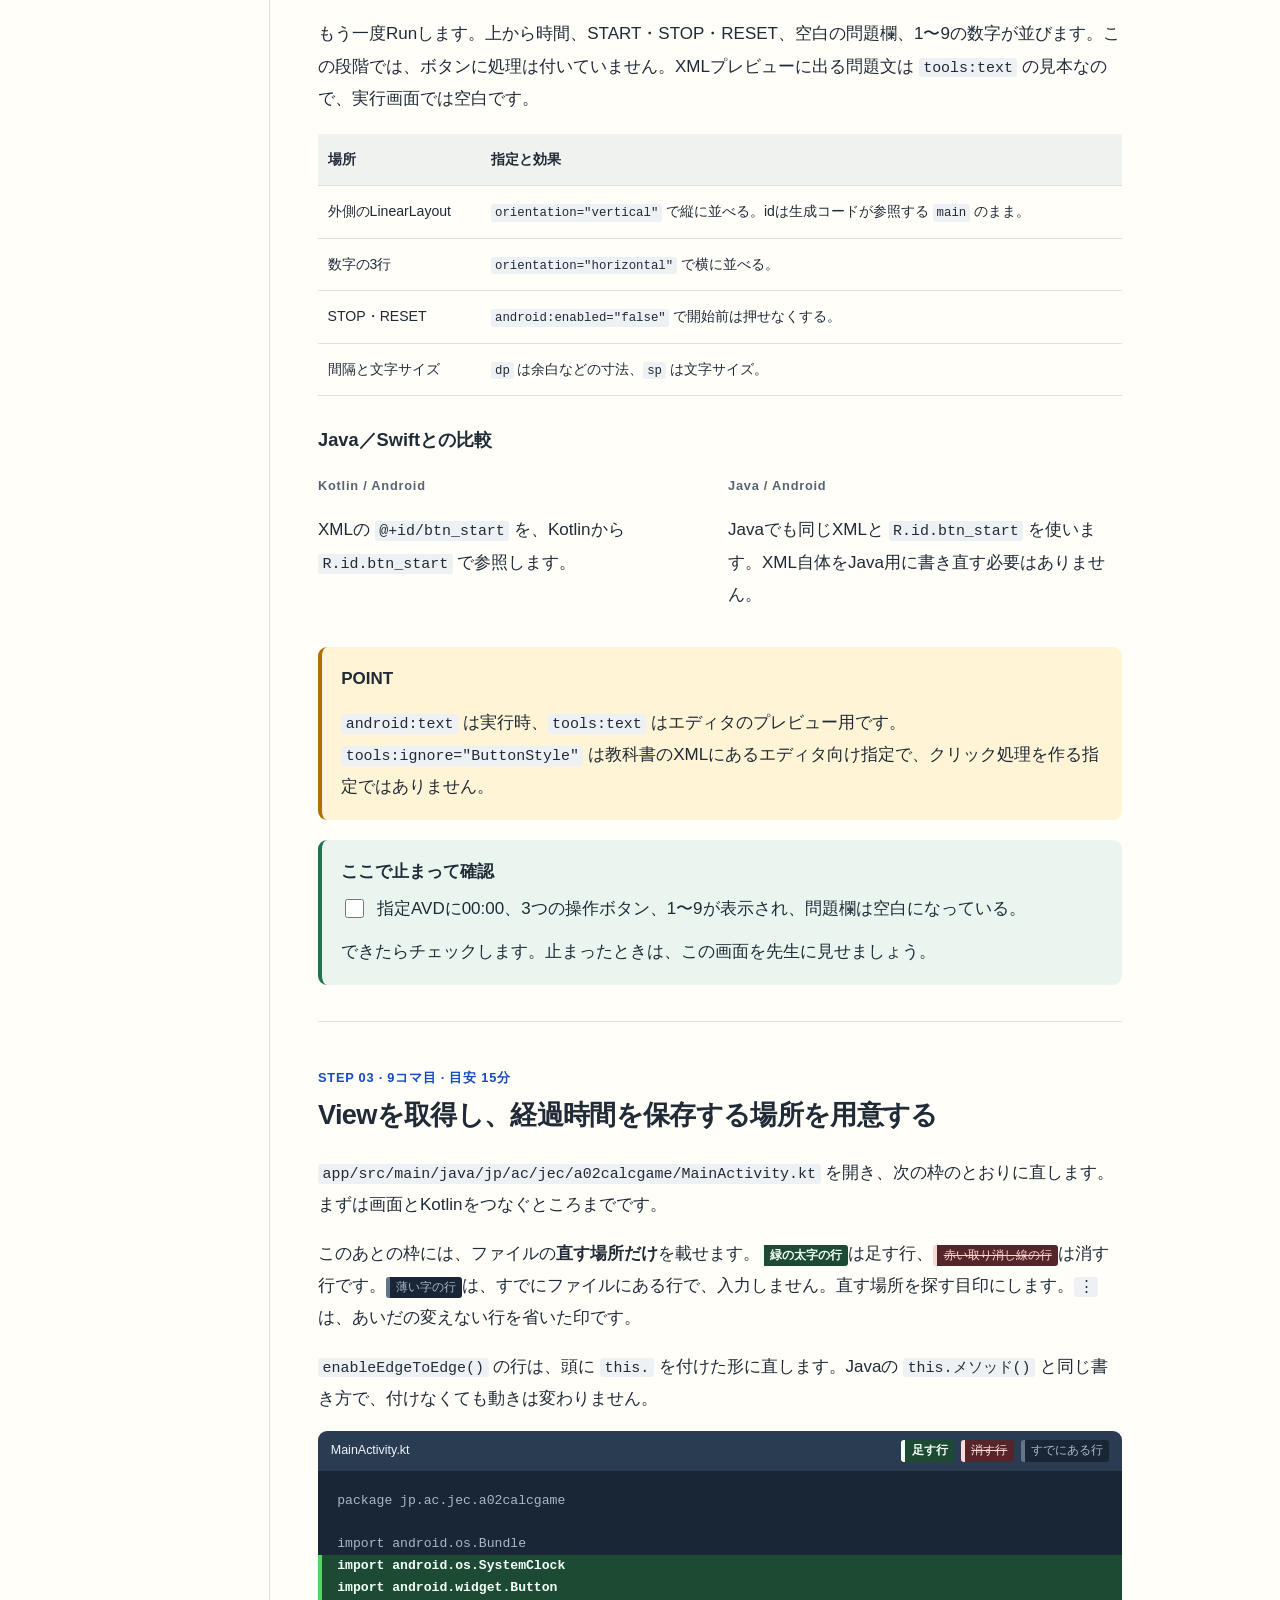
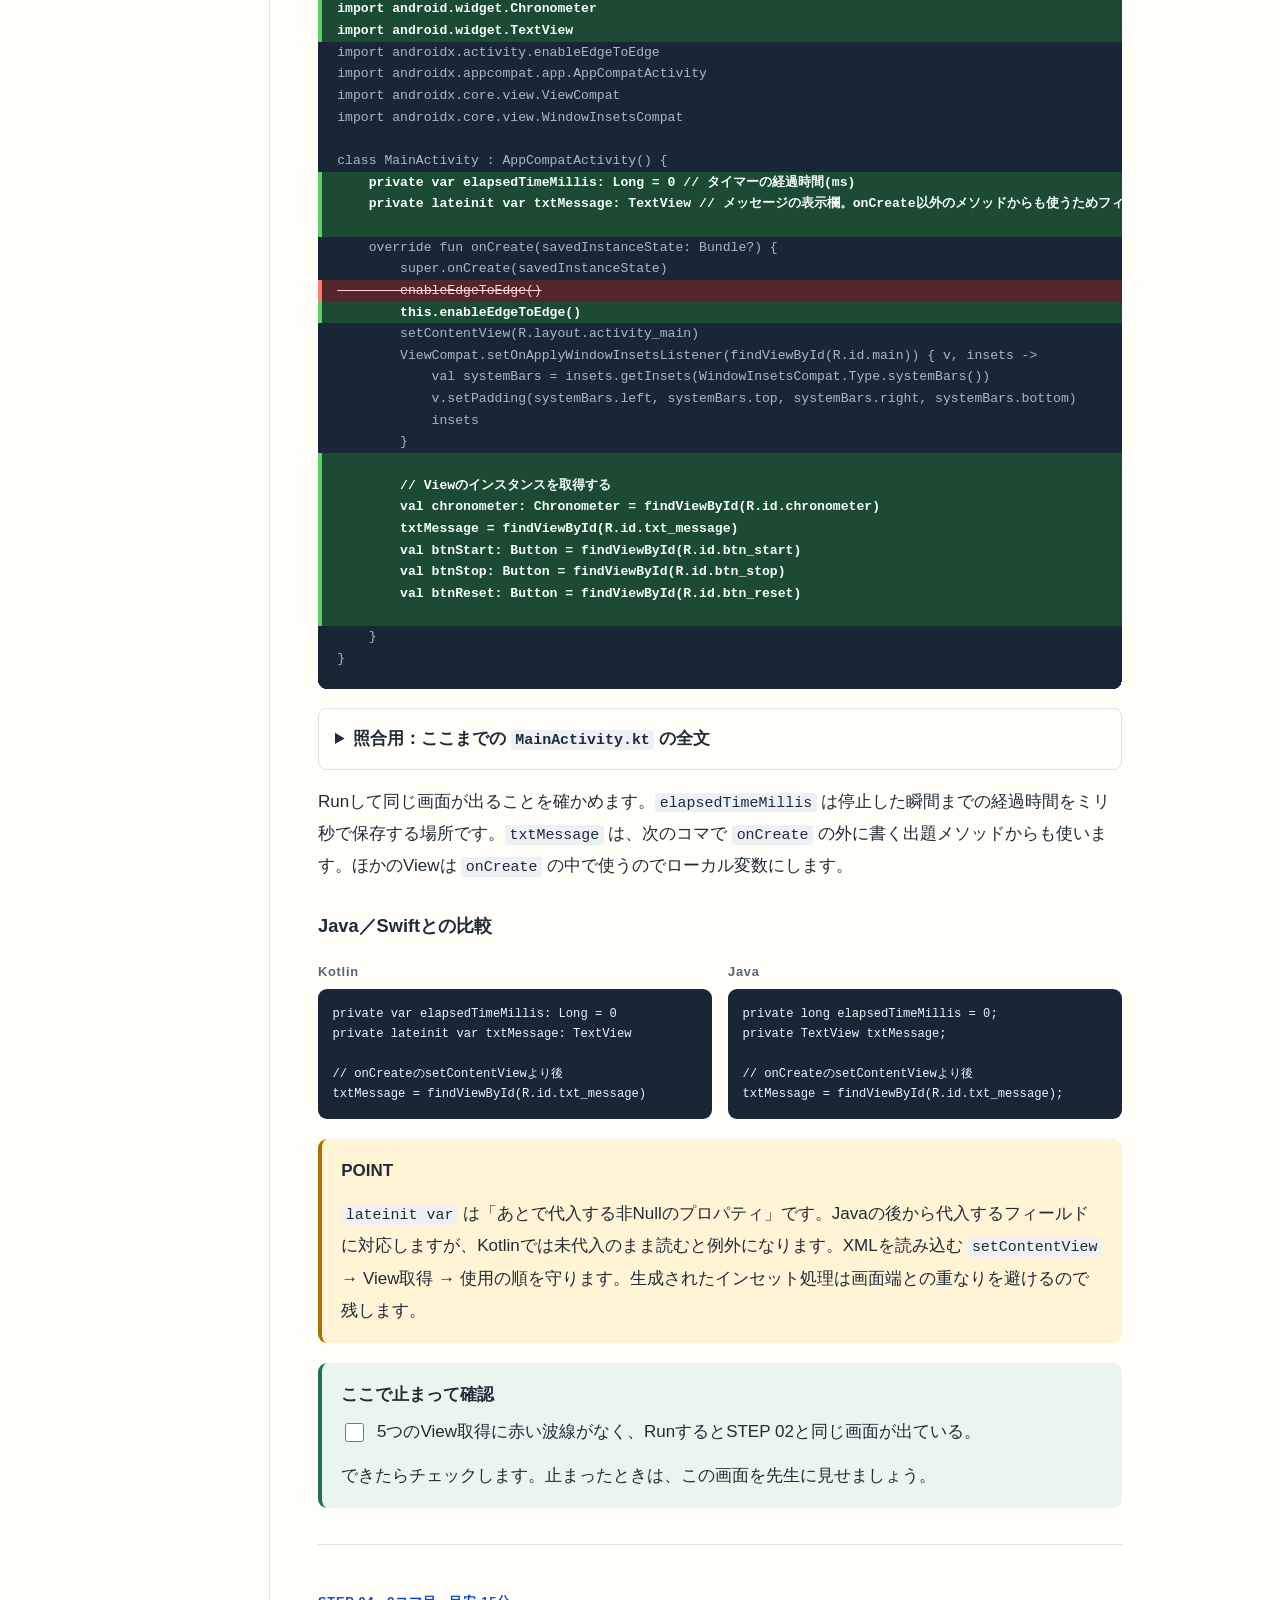
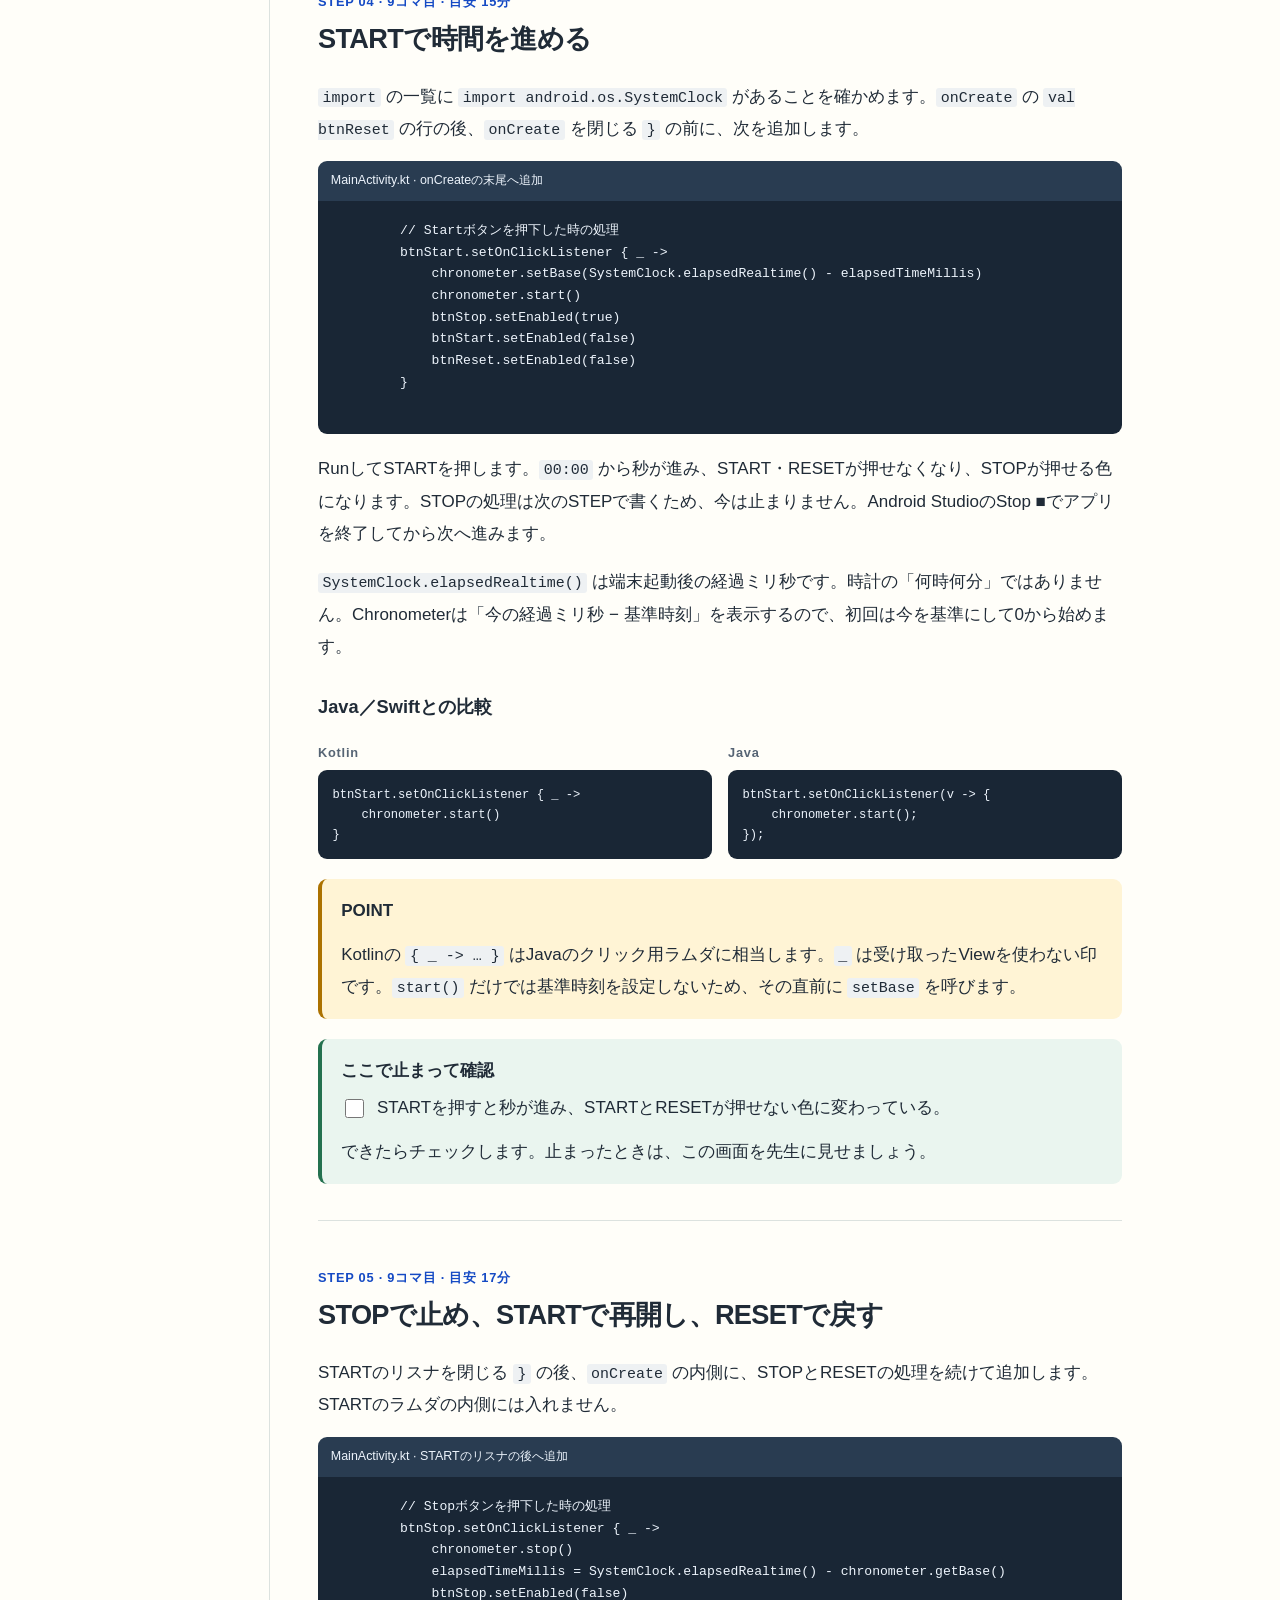
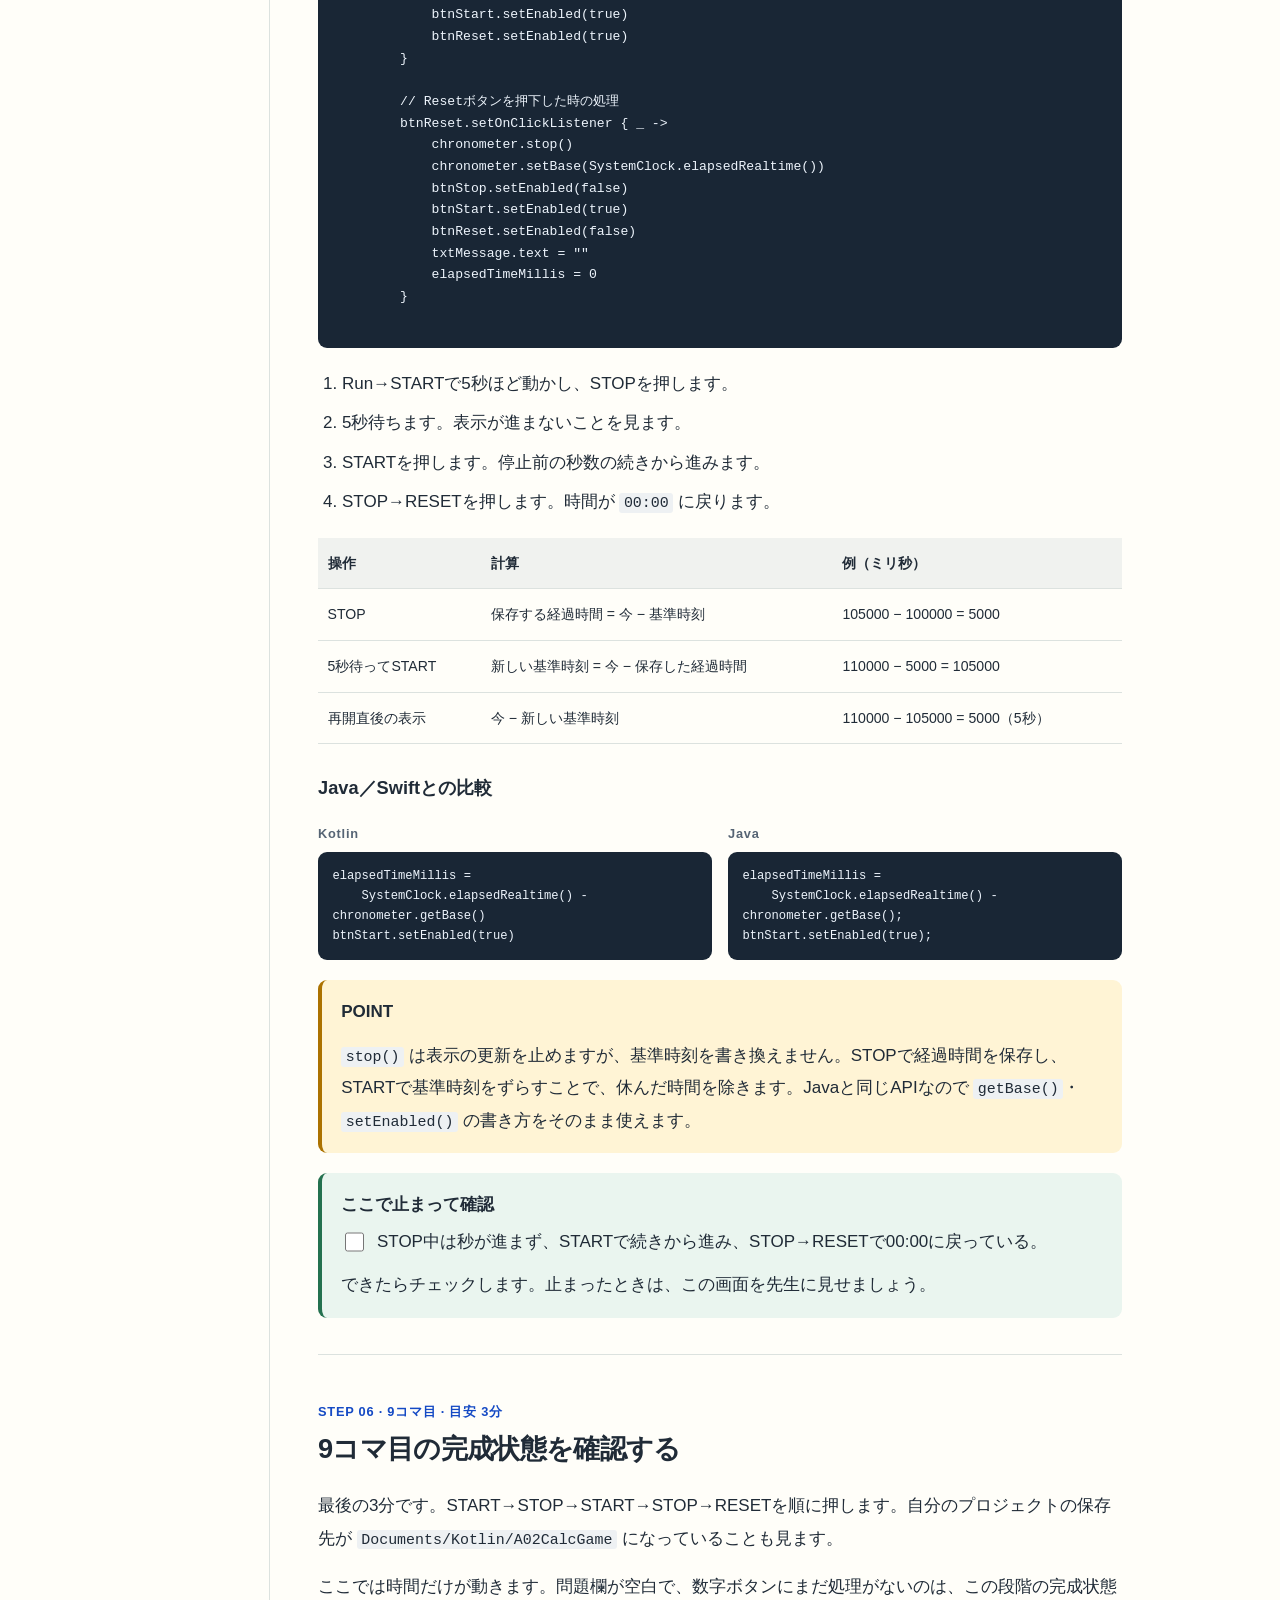
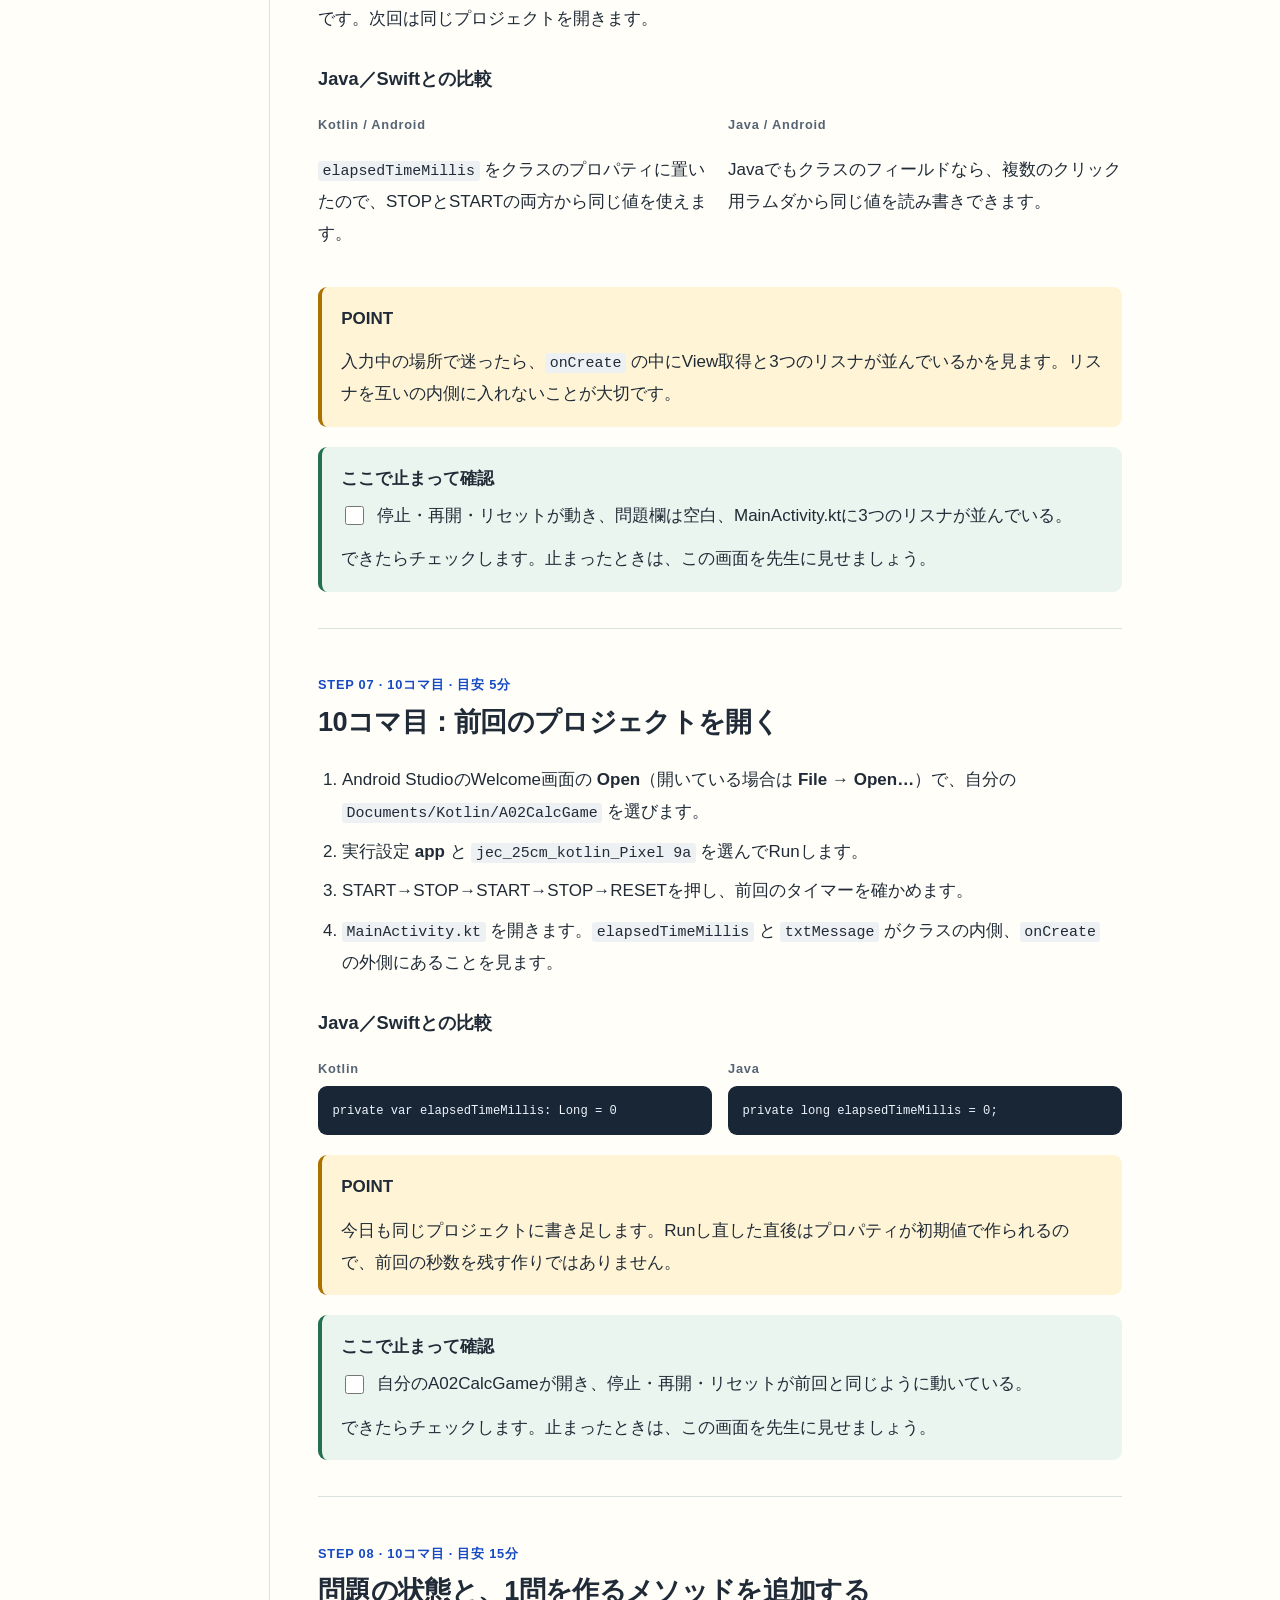
==== commit 5d5a1901: "A01〜A04：すでにあるファイルを直すSTEPを、全文置換から差分ブロックに変える 学生のフィードバック（どこを直すのか分からない）と、オーナーの判断 （「全文置換」する説明は全体的になしにする。例" ====
--- a/docs/calc-game/index.html
+++ b/docs/calc-game/index.html
@@ -36,7 +36,19 @@
 </tbody></table>
 <p><code>ユーザ名</code> はMacの自分の名前に置き換えます。<strong>Save locationにはプロジェクト名まで含めます。</strong>最初のGradle同期には通信が必要です。Macから「書類」へのアクセスを聞かれたら、自分のプロジェクトを読むために許可します。</p>
 <h3>授業で使うライブラリの版をそろえる</h3>
-<p>同じPanda 2でも、作成日によってライブラリの版が変わります。左のProjectツールウィンドウの表示を <strong>Project</strong> に切り替え、<code>gradle → libs.versions.toml</code> を開き、内容全体を次で置き換えます。これはKotlinのコードではなく、使う部品と版を指定する設定です。</p>
+<p>同じPanda 2でも、作成日によってライブラリの版が変わります。左のProjectツールウィンドウの表示を <strong>Project</strong> に切り替え、<code>gradle → libs.versions.toml</code> を開き、先頭の <code>[versions]</code> の数字を次と見比べます。数字が違う行だけ、次の数字に書き換えます。<code>[libraries]</code> から下は変えません。これはKotlinのコードではなく、使う部品と版を指定する設定です。</p>
+<div class="code-head">libs.versions.toml · [versions]</div><pre id="code-versions" tabindex="0"><code>[versions]
+agp = "9.1.1"
+coreKtx = "1.17.0"
+junit = "4.13.2"
+junitVersion = "1.3.0"
+espressoCore = "3.7.0"
+appcompat = "1.8.0"
+material = "1.14.0"
+activity = "1.13.0"
+constraintlayout = "2.2.2"
+</code></pre>
+<details class="fulltext"><summary>照合用：<code>libs.versions.toml</code> の全文</summary>
 <div class="code-head">libs.versions.toml · 全文</div><pre id="code-libs" tabindex="0"><code>[versions]
 agp = "9.1.1"
 coreKtx = "1.17.0"
@@ -62,6 +74,7 @@
 android-application = { id = "com.android.application", version.ref = "agp" }
 
 </code></pre>
+</details>
 <p>表示される <strong>Sync Now</strong> を押します。出ない場合は <strong>File → Sync Project with Gradle Files</strong> で同期します。進行表示が消えるまで待ちます。赤いエラーが残るときは先へ進まず、内容を先生に見せます。</p>
 <p>この手順はPanda 2用です。別の版で生成したプロジェクトに、この設定だけを入れて版を下げないでください。ほかの設定の書き方も違う場合があります。</p>
 <h3>Java／Swiftとの比較</h3><div class="compare"><div class="compare-item"><p class="compare-lang" translate="no">Kotlin</p><pre tabindex="0"><code>class MainActivity : AppCompatActivity()</code></pre>
@@ -72,7 +85,7 @@
 <div class="check"><p class="box-title">ここで止まって確認</p><label><input type="checkbox" data-check="step-01"><span>自分の保存先にA02CalcGameがあり、Gradle同期の赤いエラーが消えている。</span></label><p>できたらチェックします。止まったときは、この画面を先生に見せましょう。</p></div></section>
 
 <section id="step-2"><p class="step-meta">STEP 02 · 9コマ目 · 目安 20分</p><h2>エミュレータを選び、画面をXMLで作る</h2>
-<ol><li><strong>Tools → Device Manager</strong> で <code>jec_25cm_kotlin_Pixel 9a</code> を起動します。既にある端末を使い、同名の端末を増やしません。</li><li>端末がなければ <strong>＋ → Create Virtual Device</strong>（または <strong>Create Device</strong>）から <strong>Phone → Pixel 9a</strong> を選びます。先生が指定したAPI 31以上のイメージを使い、名前を <code>jec_25cm_kotlin_Pixel 9a</code> にして作成・起動します。Apple Siliconは <code>arm64-v8a</code>、Intel Macは <code>x86_64</code> です。候補が見つからなければ先生に画面を見せます。</li><li>上部で実行設定 <strong>app</strong> と指定AVDを選び、<strong>Run ▶</strong> を押します。まず <code>Hello World!</code> が出ることを確かめます。</li><li>左のProjectツールウィンドウを <strong>Project</strong> 表示にし、<code>app/src/main/res/layout/activity_main.xml</code> を開きます。エディタ右上の <strong>Code</strong> に切り替え、全文を次で置き換えます。</li></ol><div class="code-head">activity_main.xml · 全文</div><pre id="code-layout" tabindex="0"><code>&lt;?xml version="1.0" encoding="utf-8"?&gt;
+<ol><li><strong>Tools → Device Manager</strong> で <code>jec_25cm_kotlin_Pixel 9a</code> を起動します。既にある端末を使い、同名の端末を増やしません。</li><li>端末がなければ <strong>＋ → Create Virtual Device</strong>（または <strong>Create Device</strong>）から <strong>Phone → Pixel 9a</strong> を選びます。先生が指定したAPI 31以上のイメージを使い、名前を <code>jec_25cm_kotlin_Pixel 9a</code> にして作成・起動します。Apple Siliconは <code>arm64-v8a</code>、Intel Macは <code>x86_64</code> です。候補が見つからなければ先生に画面を見せます。</li><li>上部で実行設定 <strong>app</strong> と指定AVDを選び、<strong>Run ▶</strong> を押します。まず <code>Hello World!</code> が出ることを確かめます。</li><li>左のProjectツールウィンドウを <strong>Project</strong> 表示にし、<code>app/src/main/res/layout/activity_main.xml</code> を開きます。エディタ右上の <strong>Code</strong> に切り替えます。生成された <code>Hello World!</code> の画面は使わないので、中身を次の全文に入れ替えます。</li></ol><div class="code-head">activity_main.xml · 全文</div><pre id="code-layout" tabindex="0"><code>&lt;?xml version="1.0" encoding="utf-8"?&gt;
 &lt;LinearLayout xmlns:android="http://schemas.android.com/apk/res/android"
     xmlns:tools="http://schemas.android.com/tools"
     android:id="@+id/main"
@@ -215,7 +228,48 @@
 <div class="check"><p class="box-title">ここで止まって確認</p><label><input type="checkbox" data-check="step-02"><span>指定AVDに00:00、3つの操作ボタン、1〜9が表示され、問題欄は空白になっている。</span></label><p>できたらチェックします。止まったときは、この画面を先生に見せましょう。</p></div></section>
 
 <section id="step-3"><p class="step-meta">STEP 03 · 9コマ目 · 目安 15分</p><h2>Viewを取得し、経過時間を保存する場所を用意する</h2>
-<p><code>app/src/main/java/jp/ac/jec/a02calcgame/MainActivity.kt</code> を開き、全文を次で置き換えます。まずは画面とKotlinをつなぐところまでです。</p><div class="code-head">MainActivity.kt · STEP 03終了時の全文</div><pre id="code-stage-03" tabindex="0"><code>package jp.ac.jec.a02calcgame
+<p><code>app/src/main/java/jp/ac/jec/a02calcgame/MainActivity.kt</code> を開き、次の枠のとおりに直します。まずは画面とKotlinをつなぐところまでです。</p>
+<p>このあとの枠には、ファイルの<strong>直す場所だけ</strong>を載せます。<span class="diff-add">緑の太字の行</span>は足す行、<span class="diff-del">赤い取り消し線の行</span>は消す行です。<span class="diff-keep">薄い字の行</span>は、すでにファイルにある行で、入力しません。直す場所を探す目印にします。<code>⋮</code> は、あいだの変えない行を省いた印です。</p>
+<p><code>enableEdgeToEdge()</code> の行は、頭に <code>this.</code> を付けた形に直します。Javaの <code>this.メソッド()</code> と同じ書き方で、付けなくても動きは変わりません。</p>
+<div class="code-head diff-head"><span>MainActivity.kt</span><span class="diff-legend"><span class="diff-add">足す行</span><span class="diff-del">消す行</span><span class="diff-keep">すでにある行</span></span></div><pre id="diff-stage-03" class="diff" tabindex="0"><code>package jp.ac.jec.a02calcgame
+
+import android.os.Bundle
+<ins>import android.os.SystemClock
+import android.widget.Button
+import android.widget.Chronometer
+import android.widget.TextView
+</ins>import androidx.activity.enableEdgeToEdge
+import androidx.appcompat.app.AppCompatActivity
+import androidx.core.view.ViewCompat
+import androidx.core.view.WindowInsetsCompat
+
+class MainActivity : AppCompatActivity() {
+<ins>    private var elapsedTimeMillis: Long = 0 // タイマーの経過時間(ms)
+    private lateinit var txtMessage: TextView // メッセージの表示欄。onCreate以外のメソッドからも使うためフィールドにする
+
+</ins>    override fun onCreate(savedInstanceState: Bundle?) {
+        super.onCreate(savedInstanceState)
+<del>        enableEdgeToEdge()
+</del><ins>        this.enableEdgeToEdge()
+</ins>        setContentView(R.layout.activity_main)
+        ViewCompat.setOnApplyWindowInsetsListener(findViewById(R.id.main)) { v, insets -&gt;
+            val systemBars = insets.getInsets(WindowInsetsCompat.Type.systemBars())
+            v.setPadding(systemBars.left, systemBars.top, systemBars.right, systemBars.bottom)
+            insets
+        }
+<ins>
+        // Viewのインスタンスを取得する
+        val chronometer: Chronometer = findViewById(R.id.chronometer)
+        txtMessage = findViewById(R.id.txt_message)
+        val btnStart: Button = findViewById(R.id.btn_start)
+        val btnStop: Button = findViewById(R.id.btn_stop)
+        val btnReset: Button = findViewById(R.id.btn_reset)
+
+</ins>    }
+}
+</code></pre>
+<details class="fulltext"><summary>照合用：ここまでの <code>MainActivity.kt</code> の全文</summary>
+<div class="code-head">MainActivity.kt · STEP 03終了時の全文</div><pre id="code-stage-03" tabindex="0"><code>package jp.ac.jec.a02calcgame
 
 import android.os.Bundle
 import android.os.SystemClock
@@ -251,6 +305,7 @@
     }
 }
 </code></pre>
+</details>
 
 <p>Runして同じ画面が出ることを確かめます。<code>elapsedTimeMillis</code> は停止した瞬間までの経過時間をミリ秒で保存する場所です。<code>txtMessage</code> は、次のコマで <code>onCreate</code> の外に書く出題メソッドからも使います。ほかのViewは <code>onCreate</code> の中で使うのでローカル変数にします。</p><h3>Java／Swiftとの比較</h3><div class="compare"><div class="compare-item"><p class="compare-lang" translate="no">Kotlin</p><pre tabindex="0"><code>private var elapsedTimeMillis: Long = 0
 private lateinit var txtMessage: TextView
@@ -367,19 +422,19 @@
 <div class="check"><p class="box-title">ここで止まって確認</p><label><input type="checkbox" data-check="step-08"><span>startQuestionと4つのプロパティに赤い波線がなく、タイマーは動き、問題欄はまだ空白である。</span></label><p>できたらチェックします。止まったときは、この画面を先生に見せましょう。</p></div></section>
 
 <section id="step-9"><p class="step-meta">STEP 09 · 10コマ目 · 目安 10分</p><h2>START・STOP・RESETと問題の状態をつなぐ</h2>
-<p><code>onCreate</code> 内のSTART・STOP・RESETの<strong>3つのリスナを、まとめて次に置き換えます</strong>。View取得の行は残します。STARTで初回だけ出題し、STOPで回答を止め、RESETで問題番号と正解数も戻します。</p><div class="code-head">MainActivity.kt · 3つのリスナを置き換える</div><pre tabindex="0"><code>        // Startボタンを押下した時の処理
+<p><code>onCreate</code> 内のSTART・STOP・RESETの<strong>3つのリスナに、緑の行を足します</strong>。STARTで初回だけ出題し、STOPで回答を止め、RESETで問題番号と正解数も戻します。</p><div class="code-head diff-head"><span>MainActivity.kt</span><span class="diff-legend"><span class="diff-add">足す行</span><span class="diff-keep">すでにある行</span></span></div><pre id="diff-stage-09" class="diff" tabindex="0"><code>        // Startボタンを押下した時の処理
         btnStart.setOnClickListener { _ -&gt;
             chronometer.setBase(SystemClock.elapsedRealtime() - elapsedTimeMillis)
             chronometer.start()
             btnStop.setEnabled(true)
             btnStart.setEnabled(false)
             btnReset.setEnabled(false)
-            // 初回開始時だけ問題を作る。STOP後のSTARTでは現在の問題をそのまま再開する
+<ins>            // 初回開始時だけ問題を作る。STOP後のSTARTでは現在の問題をそのまま再開する
             if (answer == 0) {
                 startQuestion()
             }
             isPlaying = true
-        }
+</ins>        }
 
         // Stopボタンを押下した時の処理
         btnStop.setOnClickListener { _ -&gt;
@@ -388,8 +443,8 @@
             btnStop.setEnabled(false)
             btnStart.setEnabled(true)
             btnReset.setEnabled(true)
-            isPlaying = false
-        }
+<ins>            isPlaying = false
+</ins>        }
 
         // Resetボタンを押下した時の処理
         btnReset.setOnClickListener { _ -&gt;
@@ -400,12 +455,11 @@
             btnReset.setEnabled(false)
             txtMessage.text = ""
             elapsedTimeMillis = 0
-            nowNo = 1
+<ins>            nowNo = 1
             correctNo = 0
             answer = 0
             isPlaying = false
-        }
-
+</ins>        }
 </code></pre>
 
 <ol><li>Run→STARTで「1問目: 10 - 数字 =」が出ます。数字は毎回変わるので、画像と同じになる必要はありません。</li><li>STOPを押します。時間と問題がそのまま残ります。</li><li>STARTを押します。問題を作り直さず、同じ1問のまま時間だけが続きます。</li><li>STOP→RESETで問題が消え、もう一度STARTすると1問目が出ます。</li></ol><figure><img src="images/paused.png" alt="完成版をSTOPで止めた例。時間と現在の問題が残る" width="270" height="606" loading="lazy"><figcaption>完成版をSTOPで止めた例。時間と現在の問題が残る（指定AVDで撮影）</figcaption></figure>
@@ -464,7 +518,11 @@
 <div class="check"><p class="box-title">ここで止まって確認</p><label><input type="checkbox" data-check="step-10"><span>開始前・停止中は案内が出て、実行中は押した1・5・9がSnackbarに出る。</span></label><p>できたらチェックします。止まったときは、この画面を先生に見せましょう。</p></div></section>
 
 <section id="step-11"><p class="step-meta">STEP 11 · 10コマ目 · 目安 20分</p><h2>採点し、10問で時間と結果を表示する</h2>
-<p><code>import</code> 一覧へ <code>import java.util.concurrent.TimeUnit</code> を追加します。前のSTEPで足した <code>val numberButtonIds</code> から <code>for</code> を閉じる <code>}</code> までを、次に置き換えます。押した数字だけを出す仮のSnackbarはなくなります。</p><div class="code-head">MainActivity.kt · 数字ボタンの処理全体を置き換える</div><pre tabindex="0"><code>        // 数字ボタンを押下した時の処理
+<p>前のSTEPで足した数字ボタンの処理を、<strong>採点する形に直します</strong>。緑の行を足し、赤い行を消します。<code>import</code> にも1行足します。押した数字だけを出す仮のSnackbarはなくなります。</p><div class="code-head diff-head"><span>MainActivity.kt</span><span class="diff-legend"><span class="diff-add">足す行</span><span class="diff-del">消す行</span><span class="diff-keep">すでにある行</span></span></div><pre id="diff-stage-11" class="diff" tabindex="0"><code>import com.google.android.material.snackbar.Snackbar
+import java.util.concurrent.ThreadLocalRandom
+<ins>import java.util.concurrent.TimeUnit
+</ins><span class="diff-gap">⋮
+</span>        // 数字ボタンを押下した時の処理
         val numberButtonIds = intArrayOf(
             R.id.btn1, R.id.btn2, R.id.btn3, R.id.btn4,
             R.id.btn5, R.id.btn6, R.id.btn7, R.id.btn8, R.id.btn9
@@ -477,7 +535,8 @@
                     return@setOnClickListener
                 }
                 val number = btn.getText().toString().toInt()
-                if (number == answer) {
+<del>                Snackbar.make(v, number.toString(), Snackbar.LENGTH_SHORT).show()
+</del><ins>                if (number == answer) {
                     correctNo++
                 }
                 if (nowNo &lt;= 9) {
@@ -495,8 +554,9 @@
                     btnStop.setEnabled(false)
                     isPlaying = false
                 }
-            }
-        }</code></pre>
+</ins>            }
+        }
+</code></pre>
 
 <p>Run→STARTで10問答えます。1問だけ、計算結果と違う数字を押し、残り9問は正しい数字を押してください。最後は「9問正解しました！時間は○秒です」となり、時間が止まります。10問目の正誤も数えた後で終了する順です。</p><figure><img src="images/result.png" alt="1問を誤答し、9問を正答して終了した例" width="270" height="606" loading="lazy"><figcaption>1問を誤答し、9問を正答して終了した例（指定AVDで撮影）</figcaption></figure>
 
@@ -677,7 +737,7 @@
 <tr><td>STARTで大きな時間が出る</td><td>start()より前のsetBaseの行とelapsedTimeMillisの初期値を確認します。</td></tr>
 <tr><td>停止中の時間が加わる</td><td>STOPの経過時間保存と、STARTの「今 − 保存した時間」の両方をSTEP 05・09で照合します。</td></tr>
 <tr><td>STOP→STARTで問題が変わる</td><td>startQuestion()がif (answer == 0)の内側にあるか確認します。</td></tr>
-<tr><td>数字を押すとまだ数字のSnackbarが出る</td><td>STEP 10の途中状態です。STEP 11で数字ボタンの処理全体を置き換えます。</td></tr>
+<tr><td>数字を押すとまだ数字のSnackbarが出る</td><td>STEP 10の途中状態です。STEP 11で、仮のSnackbarを採点の処理に直します。</td></tr>
 <tr><td>かっこが合わない</td><td>STEP 12の全文で、onCreateの終わりとstartQuestionの位置を照合します。</td></tr>
 </tbody></table>
 <p>エラーが解決しないときは、<a href="../common/help.html?from=calc-game">共通資料：困ったとき</a>の調べ方を試してください。それでも解決しないときは、STEP番号と画面を先生に見せましょう。</p></section>
--- a/docs/assets/textbook.css
+++ b/docs/assets/textbook.css
@@ -86,6 +86,26 @@
 pre { background: #192635; color: #edf4fc; border-radius: 0 0 9px 9px; padding: 1.2rem; margin: 0 0 1.2rem; overflow-x: auto; line-height: 1.65; font-size: .82rem; tab-size: 4; }
 pre code { padding: 0; background: transparent; color: inherit; font-size: inherit; overflow-wrap: normal; }
 .code-head { background: #293c51; color: #edf4fc; border-radius: 9px 9px 0 0; padding: .5rem .8rem; display: flex; gap: 1rem; justify-content: space-between; align-items: center; margin-top: .8rem; font-size: .78rem; }
+/* 差分ブロック。すでにあるファイルを直すSTEPでは、全文ではなく、直す場所だけを載せる
+   （README「授業用教科書の基本方針」14）。<ins> は足す行、<del> は消す行、
+   どちらでもない行は、すでにファイルにある行で、学生は入力しない。
+   色だけに頼らない。足す行は太字と行頭側の線、消す行は取り消し線、すでにある行は薄い字にする。
+   白黒の印刷でも、色の見分けにくい人でも、3つを区別できる。 */
+pre.diff { color: #a9b8c8; }
+/* 足す行・消す行の帯を、横にスクロールした先でも途切れさせない。code を、いちばん長い行の幅まで広げる。 */
+pre.diff code { display: block; width: max-content; min-width: 100%; }
+/* 帯は枠の端から端まで。-1.2rem は pre の padding を打ち消す値で、padding を変えるときは一緒に変える。 */
+pre.diff ins, pre.diff del { display: block; margin-inline: -1.2rem; padding-inline: calc(1.2rem - 4px) 1.2rem; border-inline-start: 4px solid; }
+pre.diff ins, .diff-add { background: #1c4a33; border-color: #56d364; color: #f3fff6; font-weight: 700; text-decoration: none; }
+pre.diff del, .diff-del { background: #55252c; border-color: #ff7b72; color: #ffd9d4; text-decoration: line-through; }
+/* あいだの変えない行を省いた目印（⋮）。上下の破線で、そこでコードが途切れていることを見せる。
+   コードではないので、選択の対象から外す。 */
+.diff-gap { display: block; margin: .3rem -1.2rem; padding-inline: 1.2rem; border-block: 1px dashed #5d7590; color: #a9b8c8; line-height: 1.5; -webkit-user-select: none; user-select: none; }
+/* 凡例。見出しの右側と、本文の説明の中に置く。枠の中の行と同じ色・書体にして、見た目で対応が分かるようにする。 */
+.code-head.diff-head { flex-wrap: wrap; row-gap: .35rem; }
+.diff-legend { display: inline-flex; flex-wrap: wrap; gap: .3rem .45rem; }
+.diff-add, .diff-del, .diff-keep { display: inline-block; border-inline-start: 4px solid; border-radius: 3px; padding: 0 .5em; font-size: .78rem; line-height: 1.7; white-space: nowrap; }
+.diff-keep { background: #192635; border-color: #62758a; color: #a9b8c8; }
 /* Java / Swift との比較ブロック。Kotlinを先頭（左から右の言語では左端）に置き、横に並べて見比べる。
    auto-fit なので、幅が足りなくなれば2列→1列と自動で縦に積まれる。
    下限を min(240px, 100%) にしているのは、画面幅が240pxを下回ったときに
@@ -170,6 +190,14 @@
   pre { white-space: pre-wrap; overflow-wrap: anywhere; font-size: 8pt; color: black; background: #f4f4f4; border: 1px solid #ccc; }
   pre code { white-space: inherit; }
   .code-head { color: black; background: #eee; border: 1px solid #ccc; }
+  /* 紙では背景の色が出ないことがある。太字・取り消し線・行頭側の線で、足す行と消す行を区別する。
+     横スクロールがないので、code の幅を戻して折り返す。 */
+  pre.diff { color: #555; }
+  pre.diff code { width: auto; }
+  pre.diff ins, .diff-add { background: #e3f3e7; border-color: black; color: black; }
+  pre.diff del, .diff-del { background: #f7e4e4; border-color: #777; color: #444; }
+  .diff-keep { background: #f4f4f4; border-color: #bbb; color: #555; }
+  .diff-gap { color: #555; border-color: #999; }
   a { color: inherit; }
   img { max-height: 100mm !important; }
   .phones img, .phone img { width: auto; }
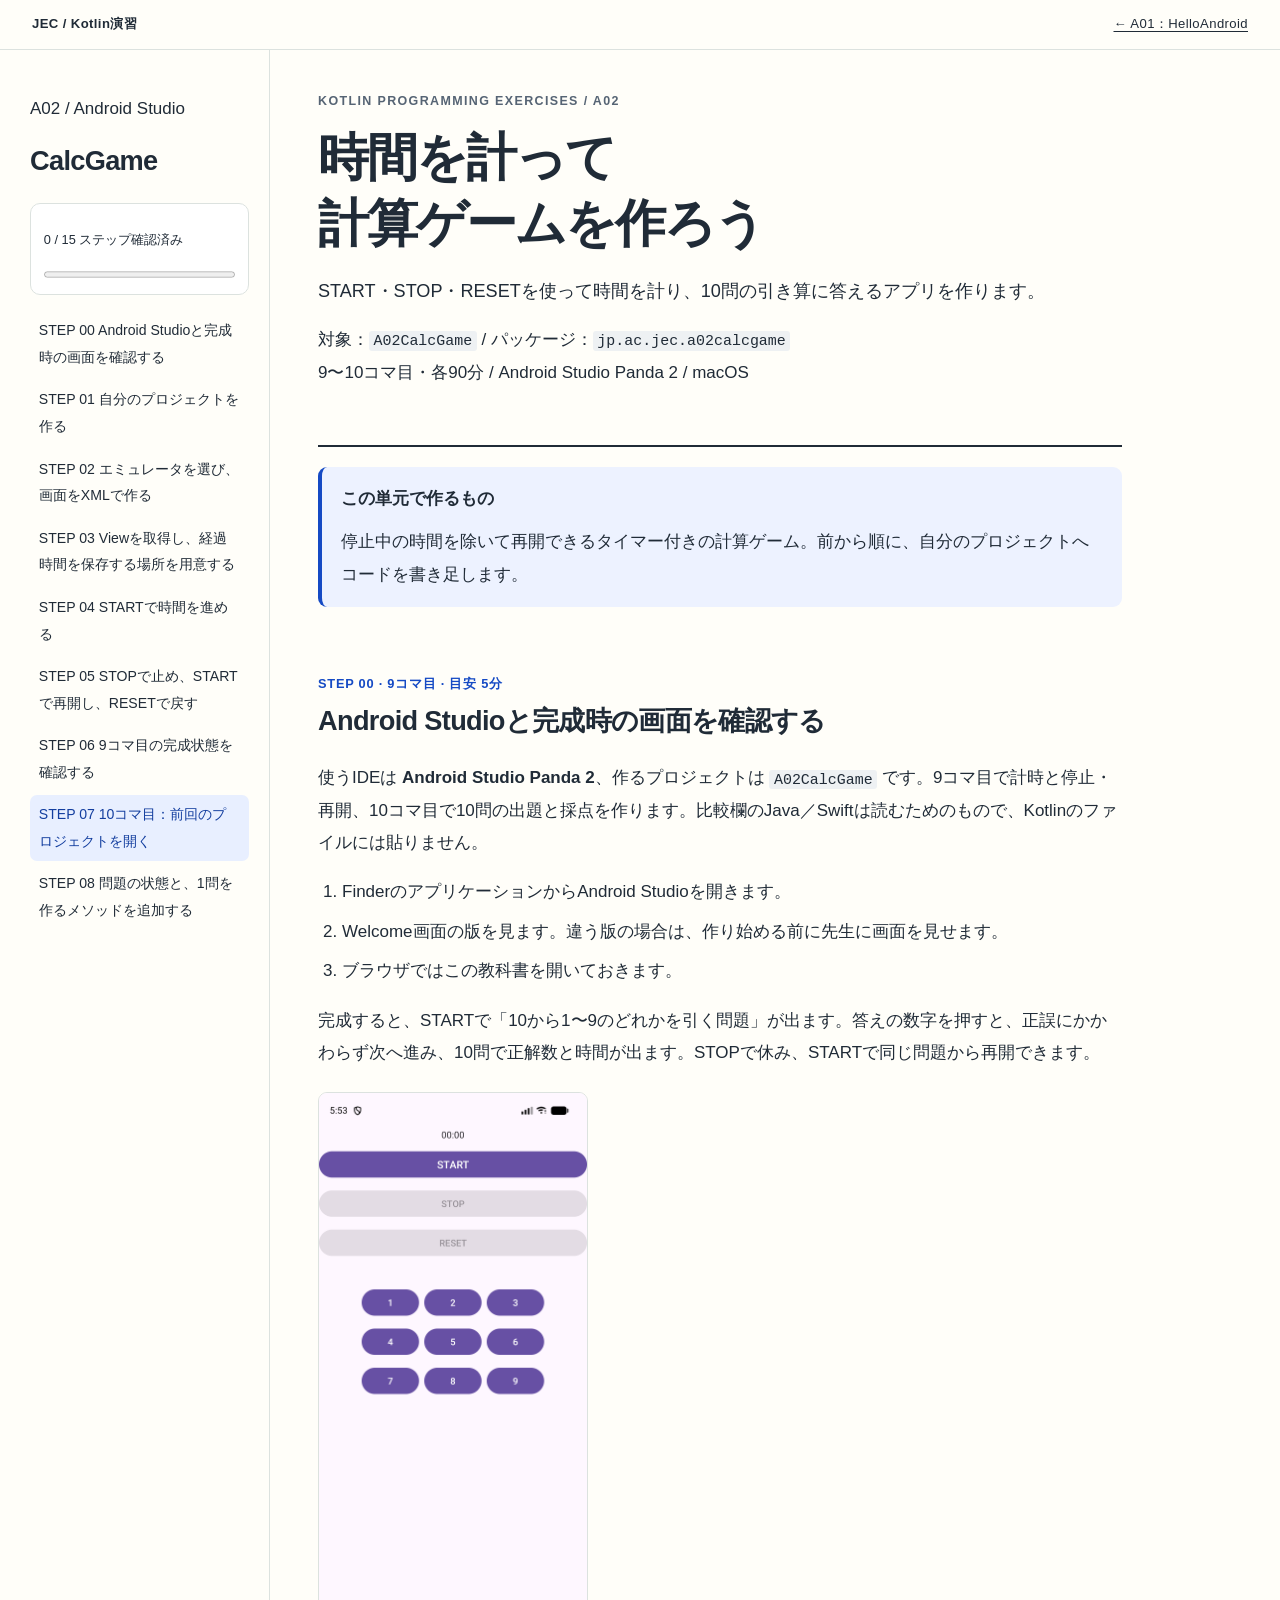
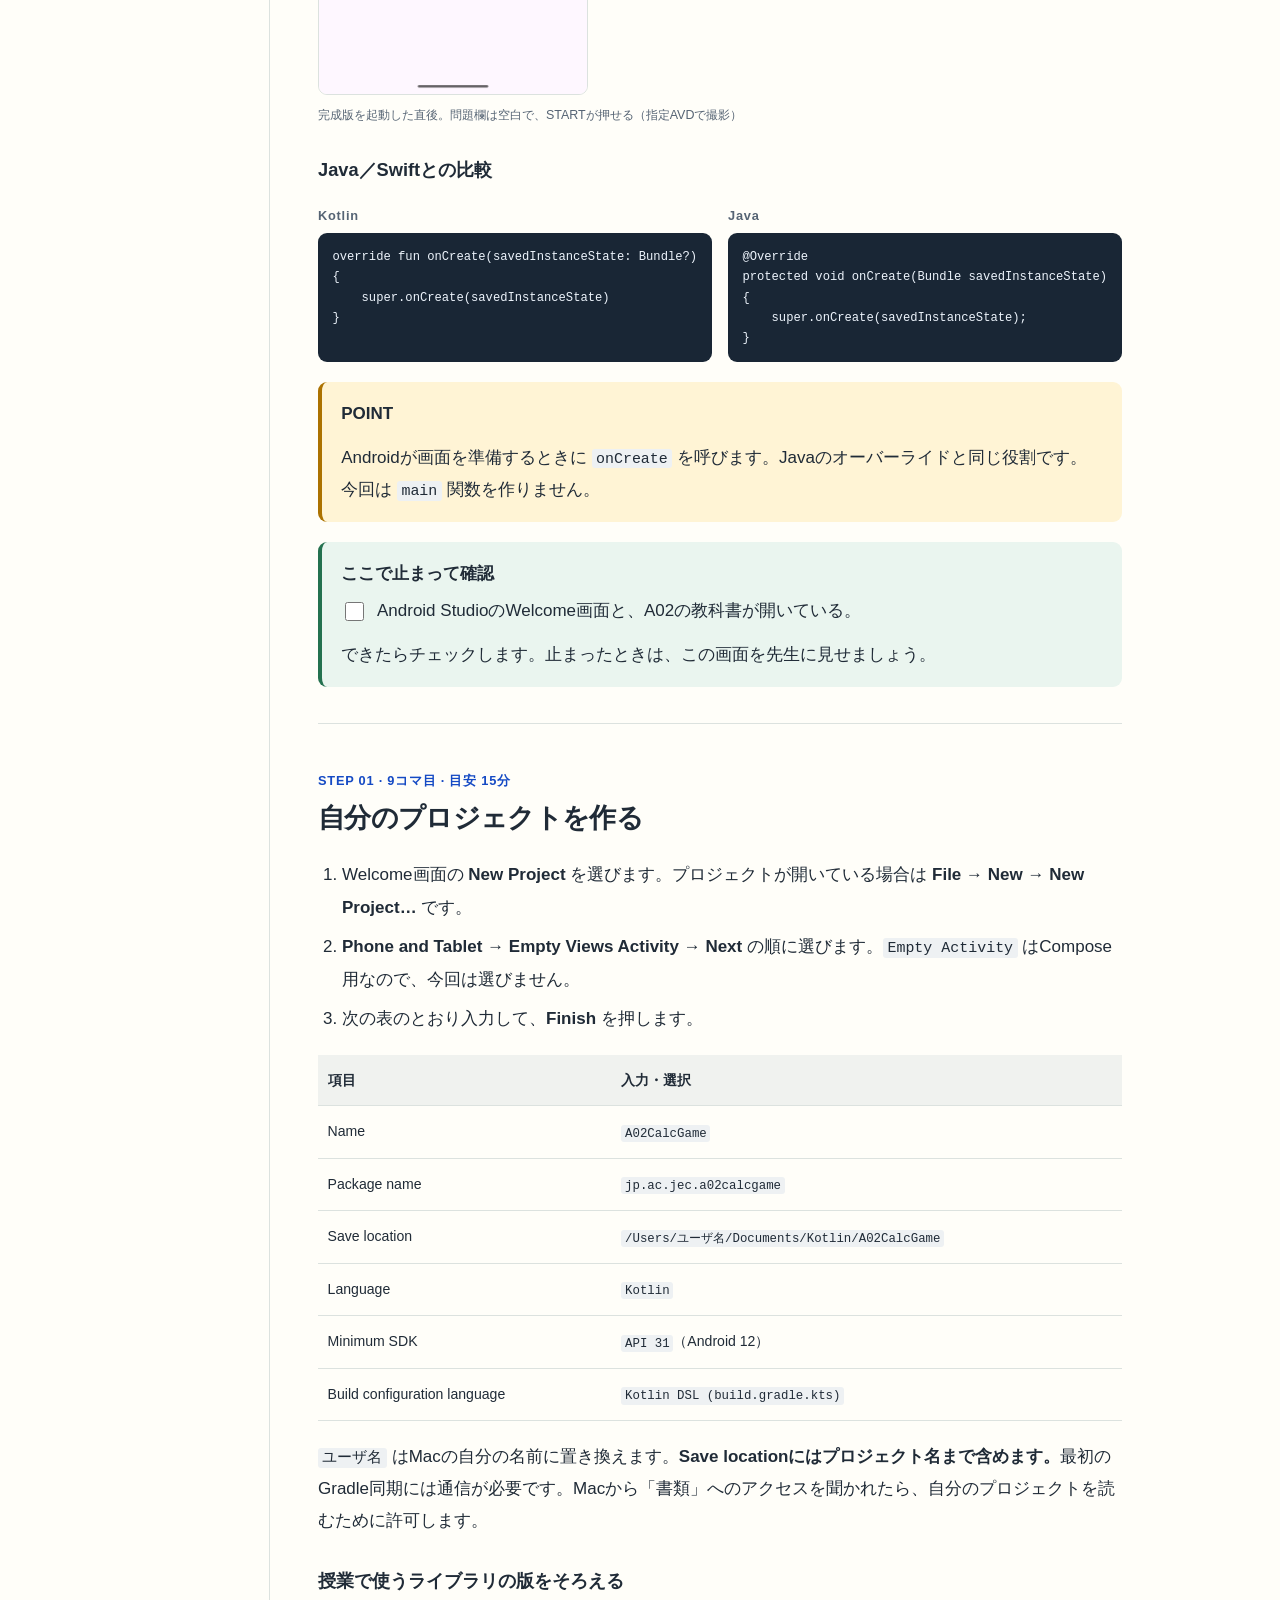
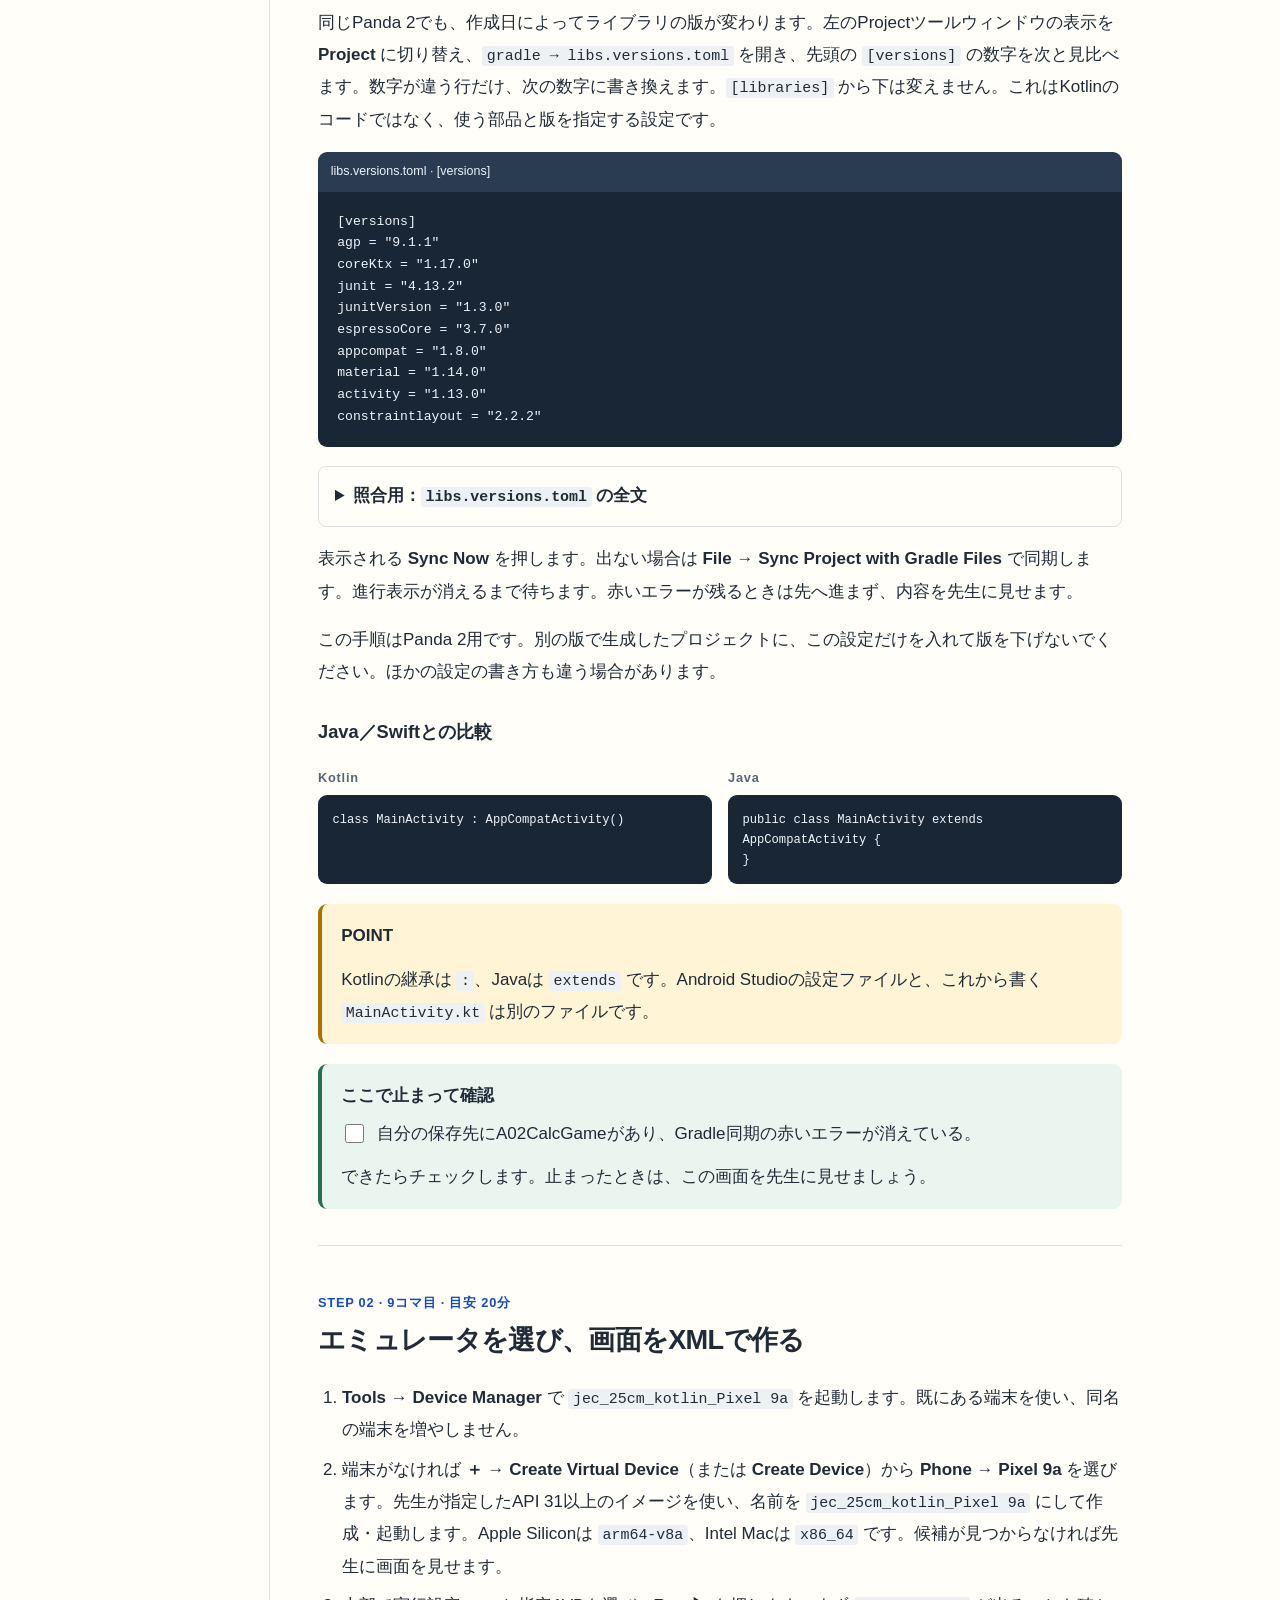
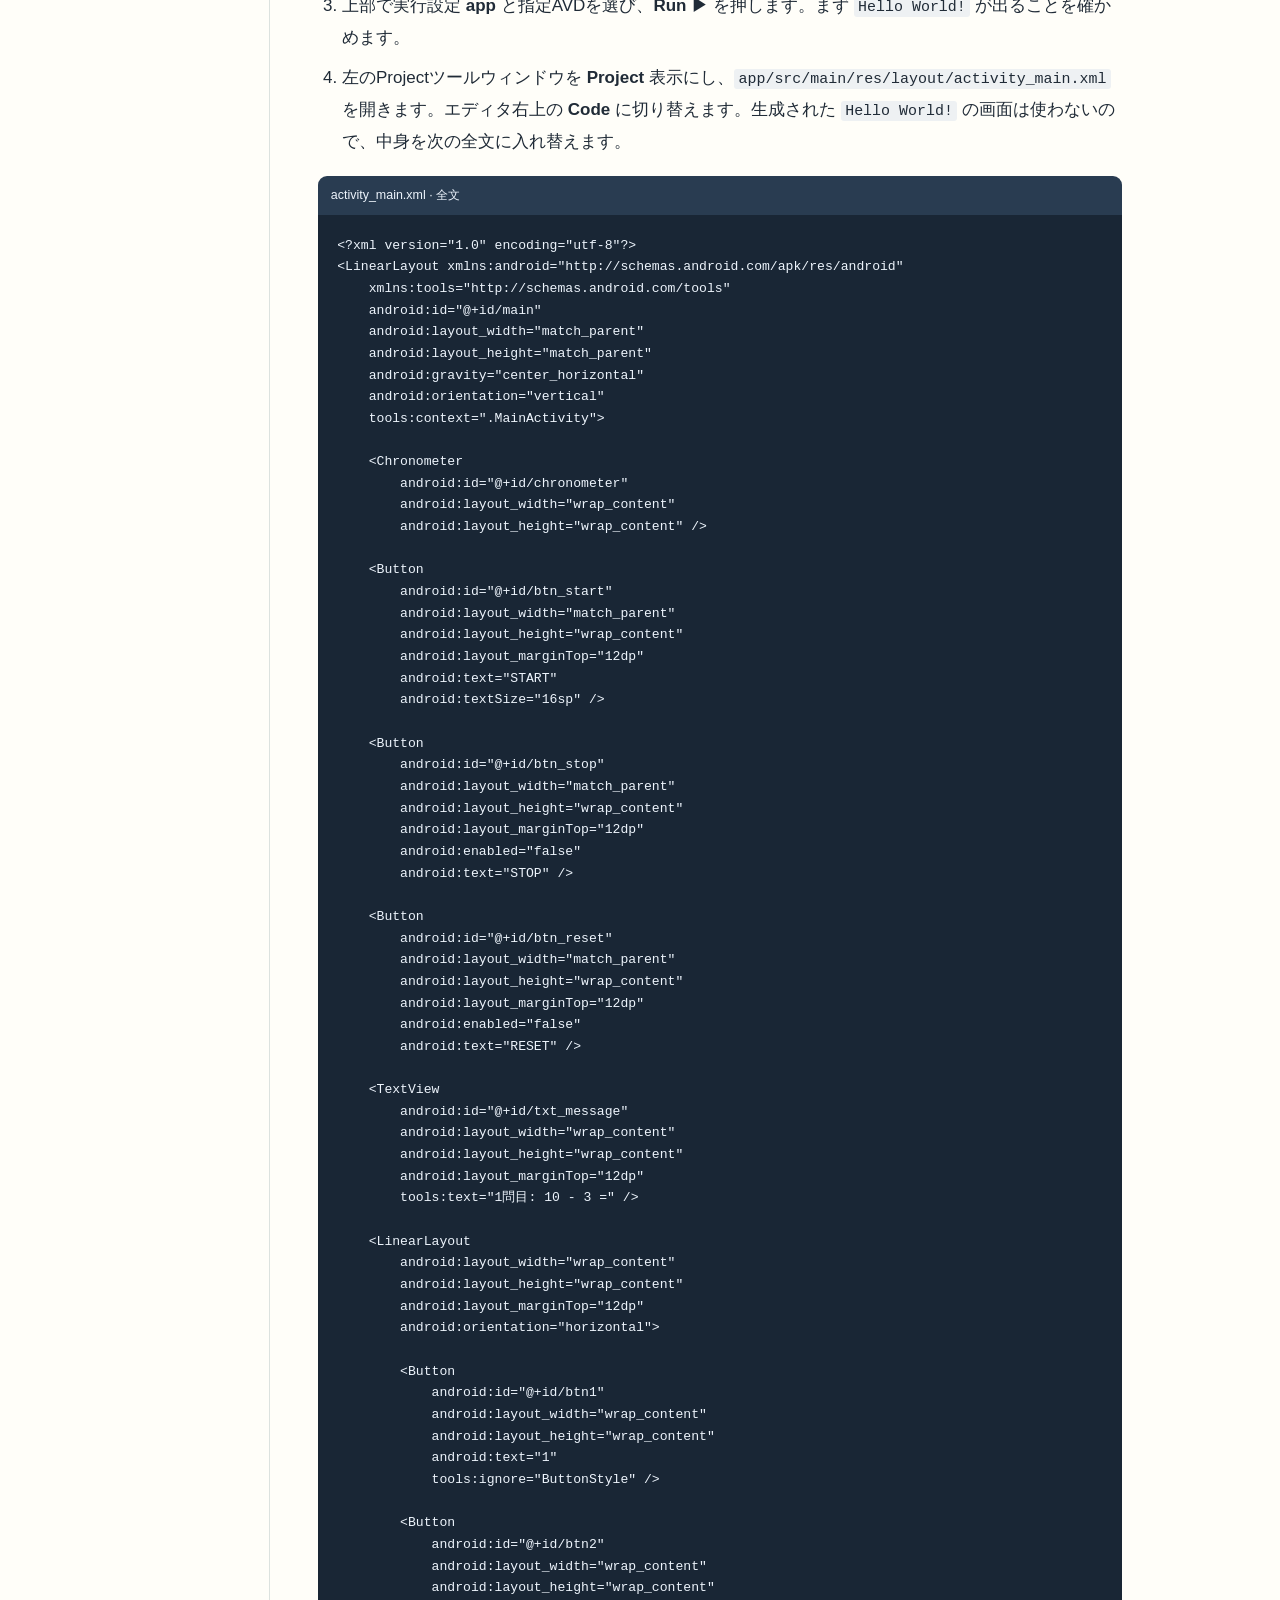
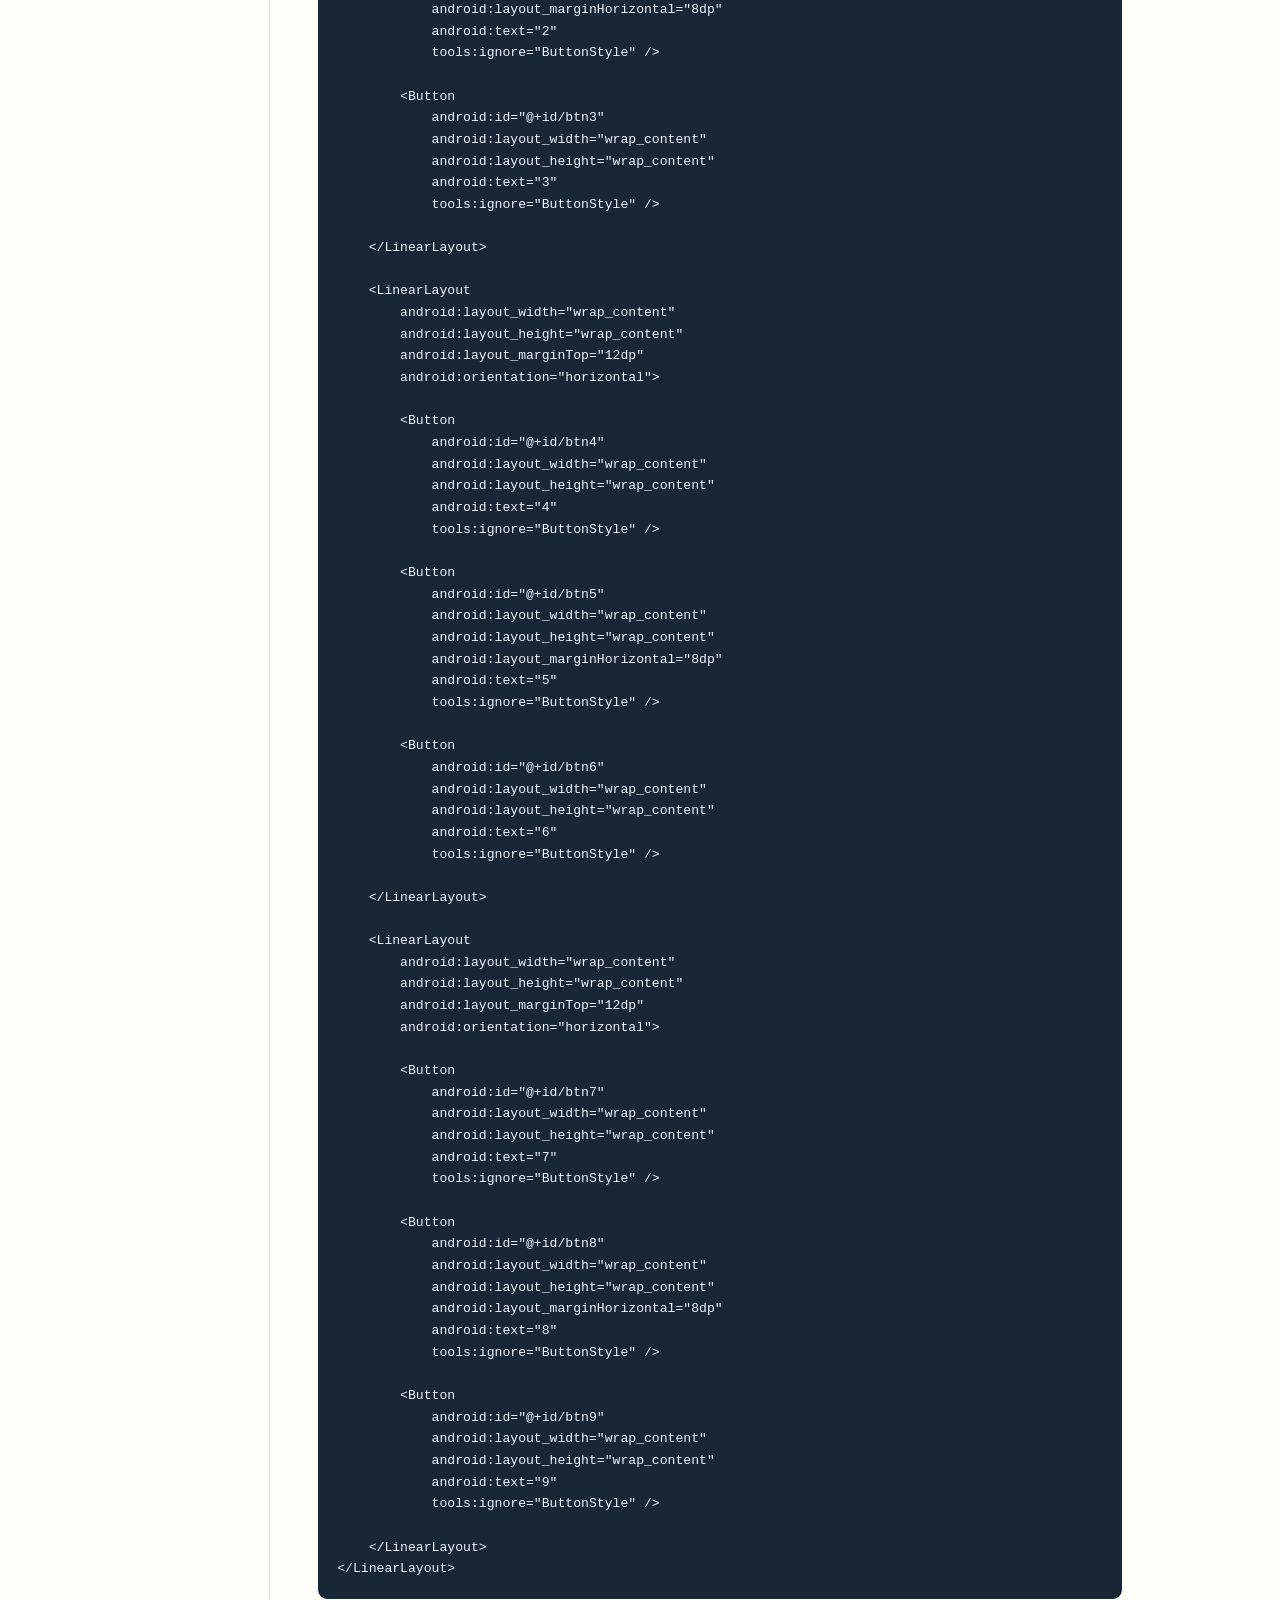
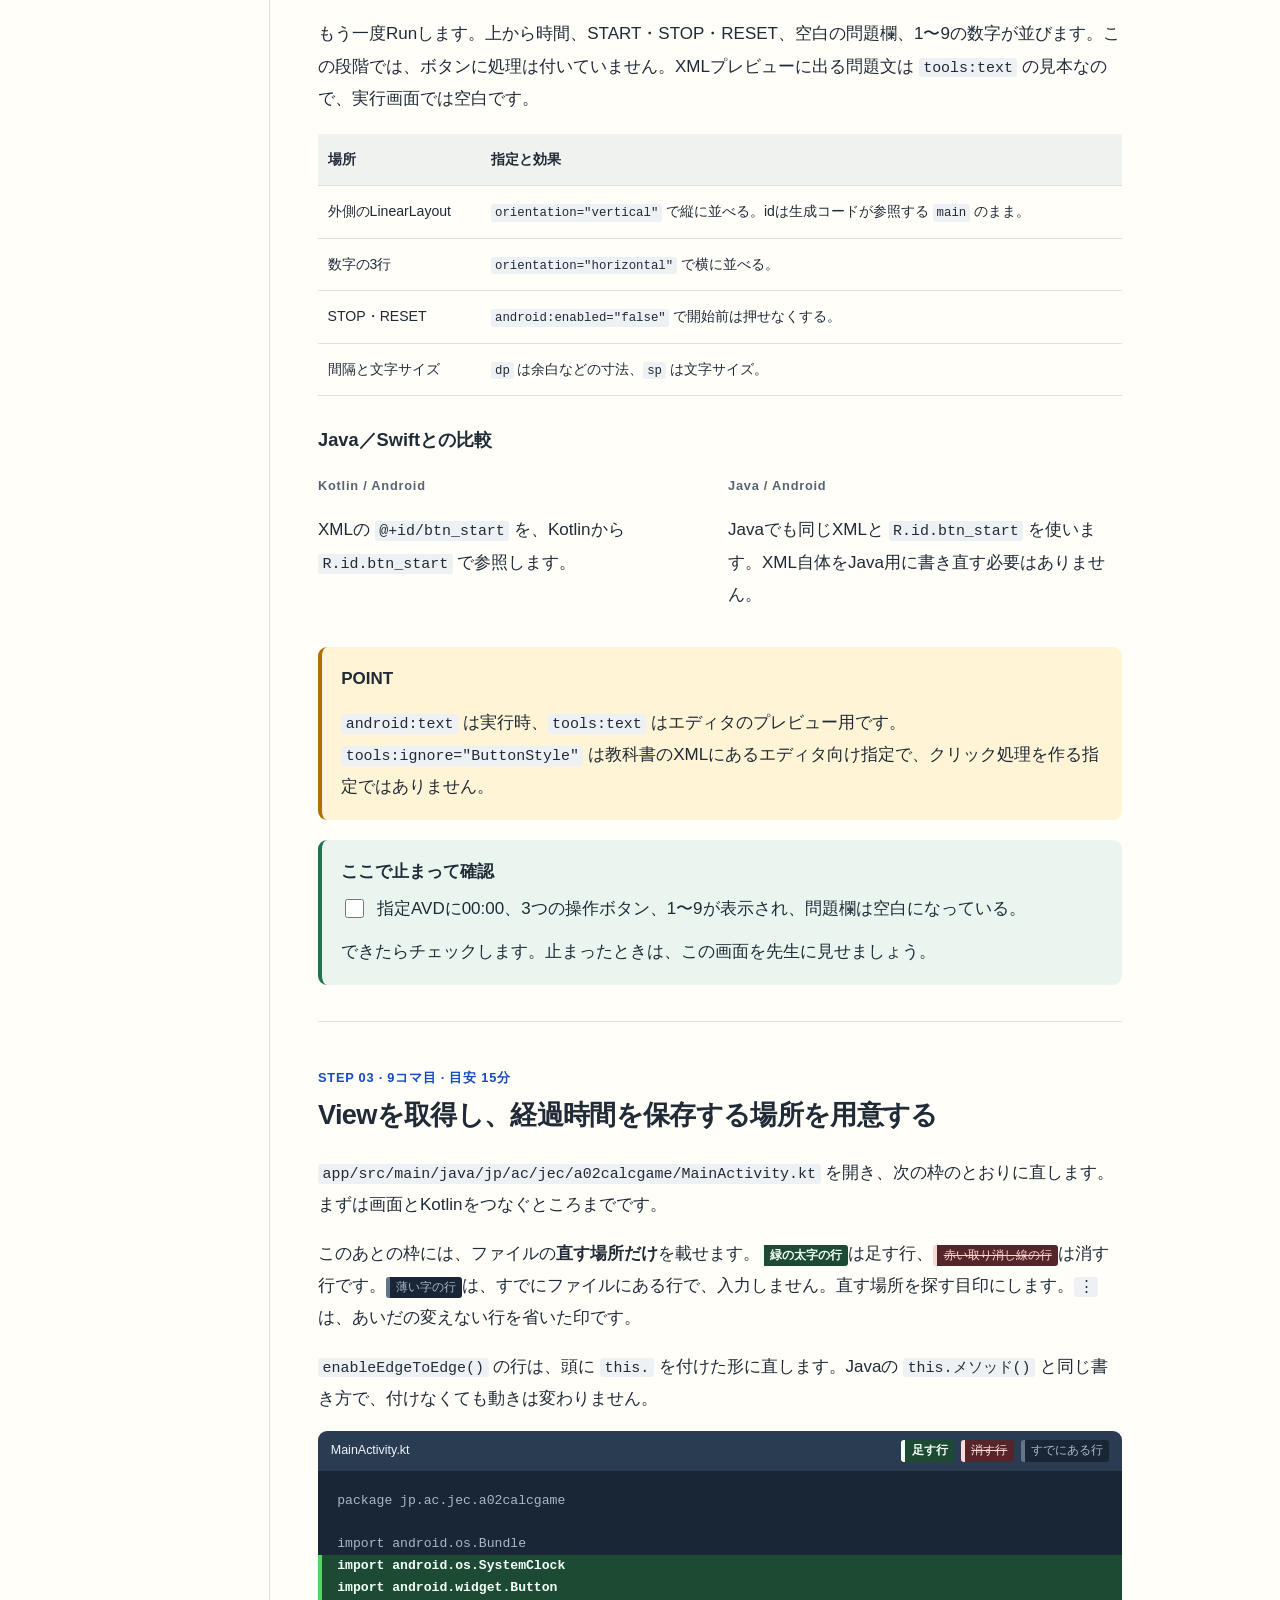
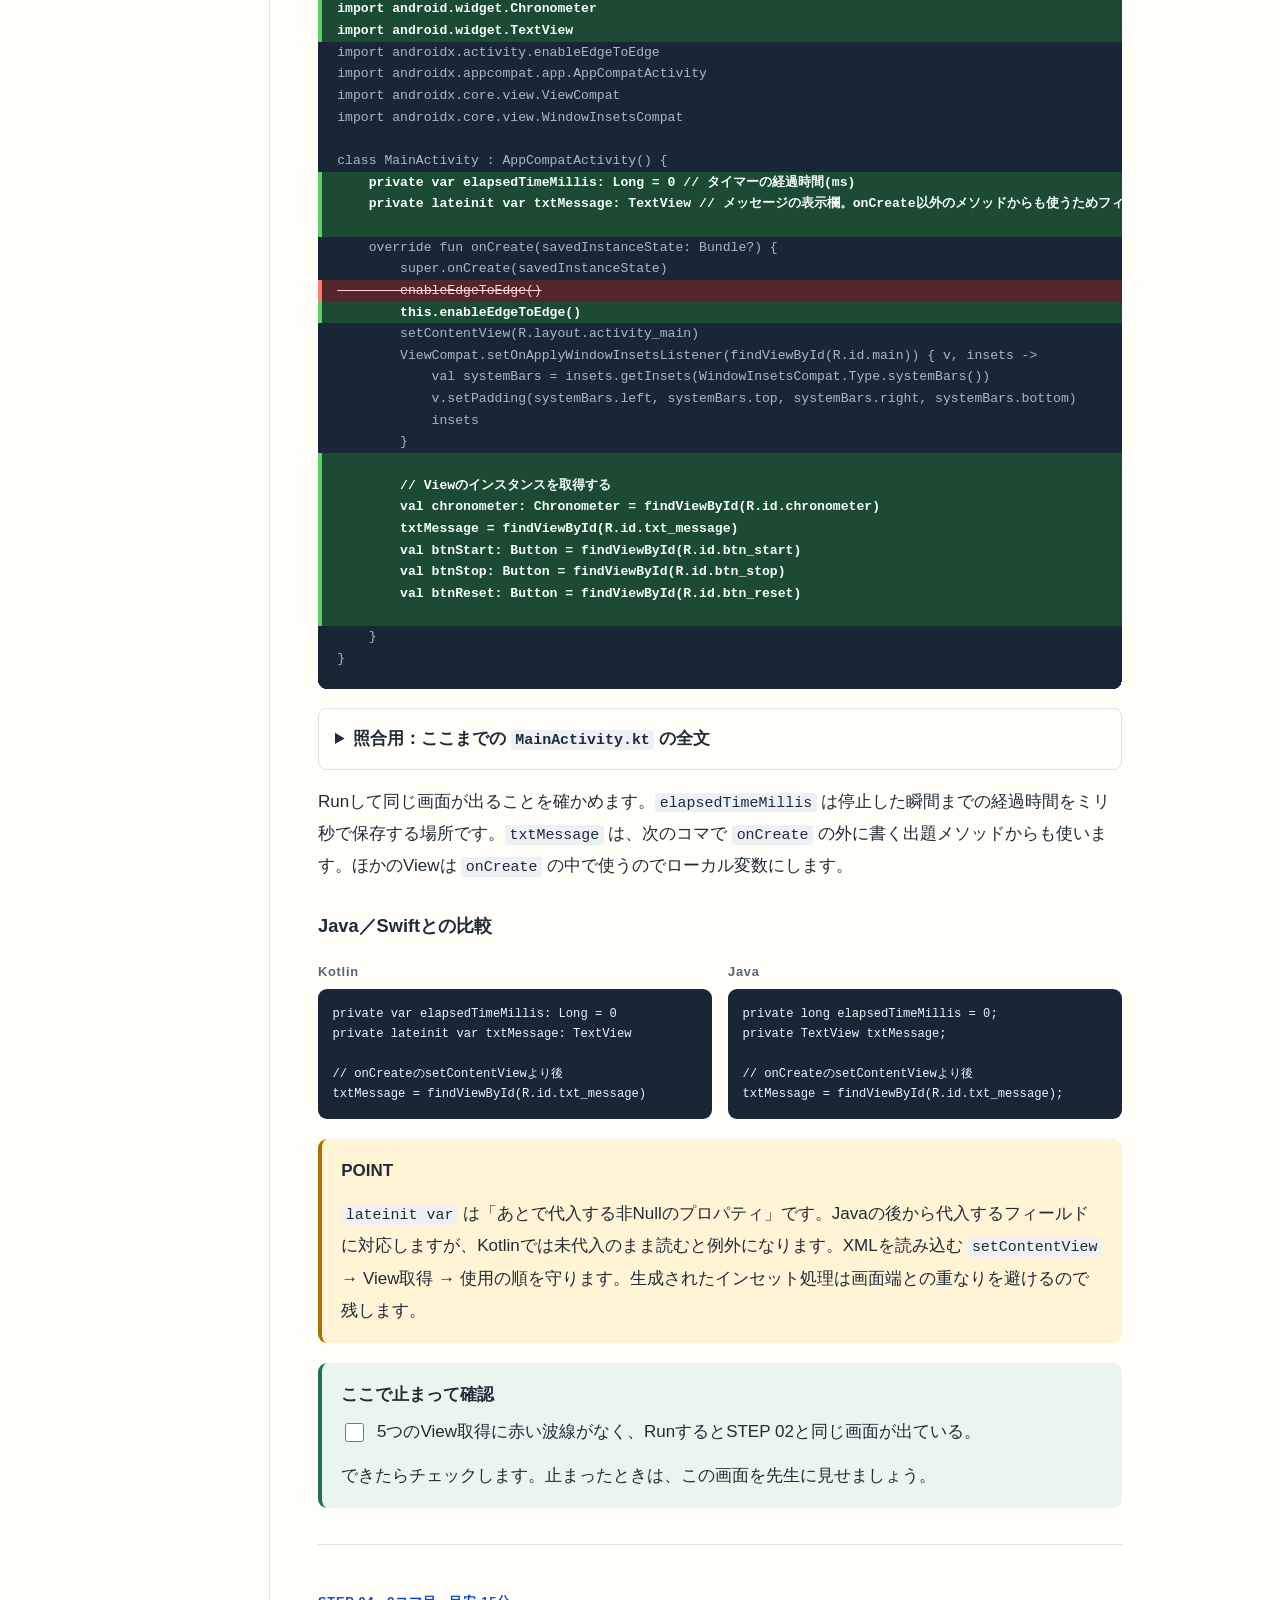
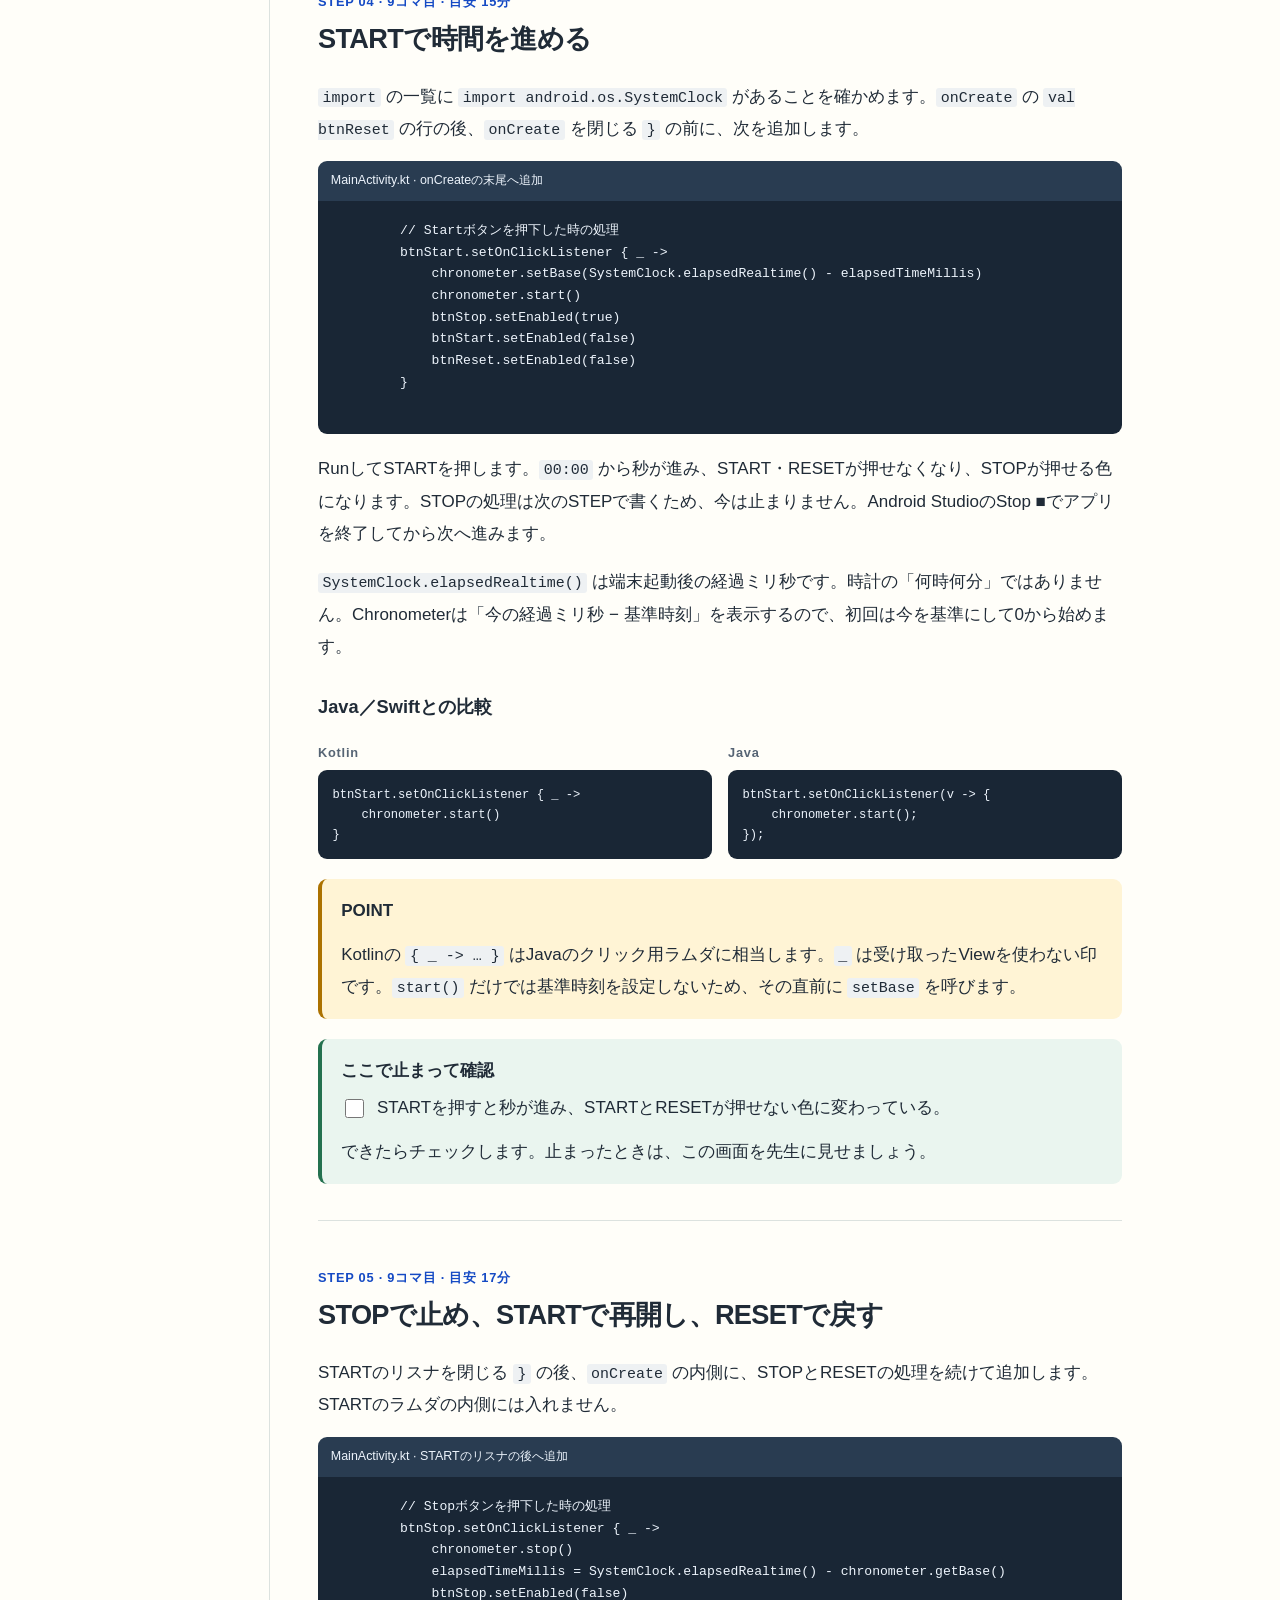
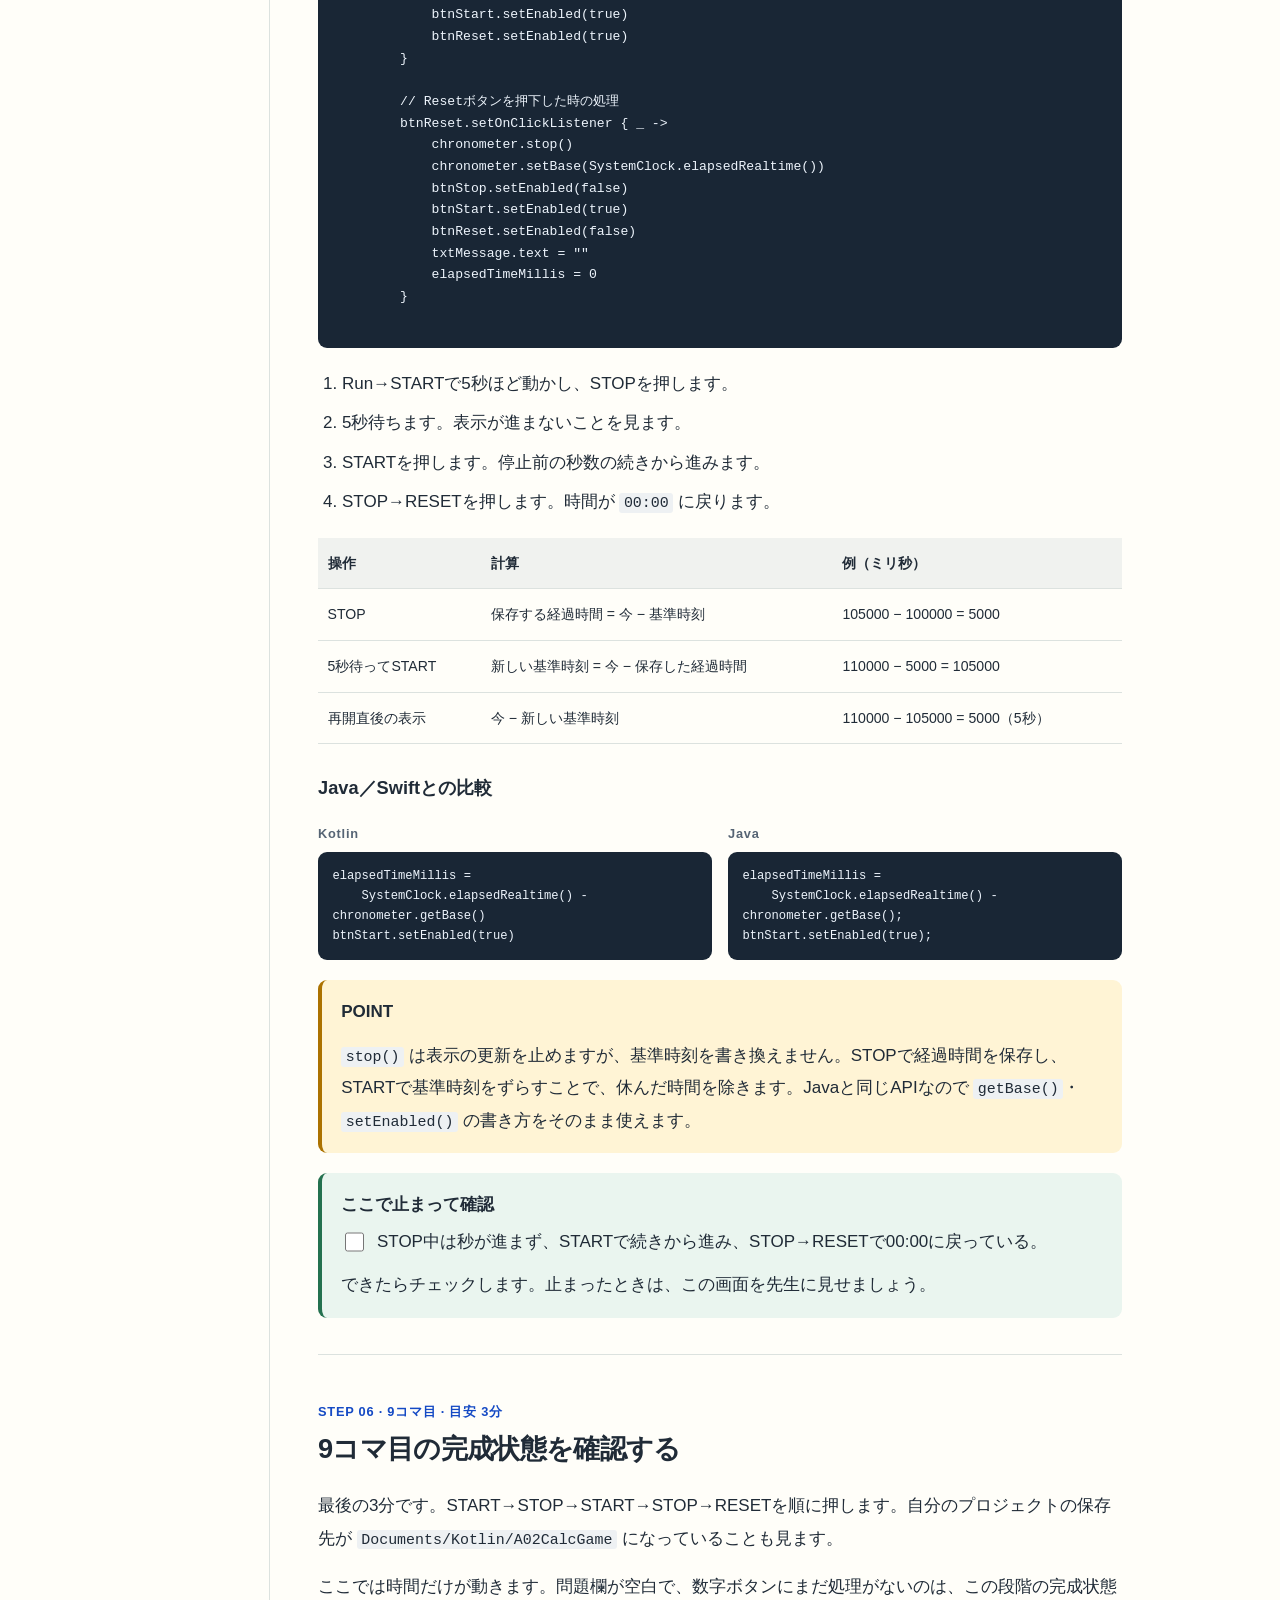
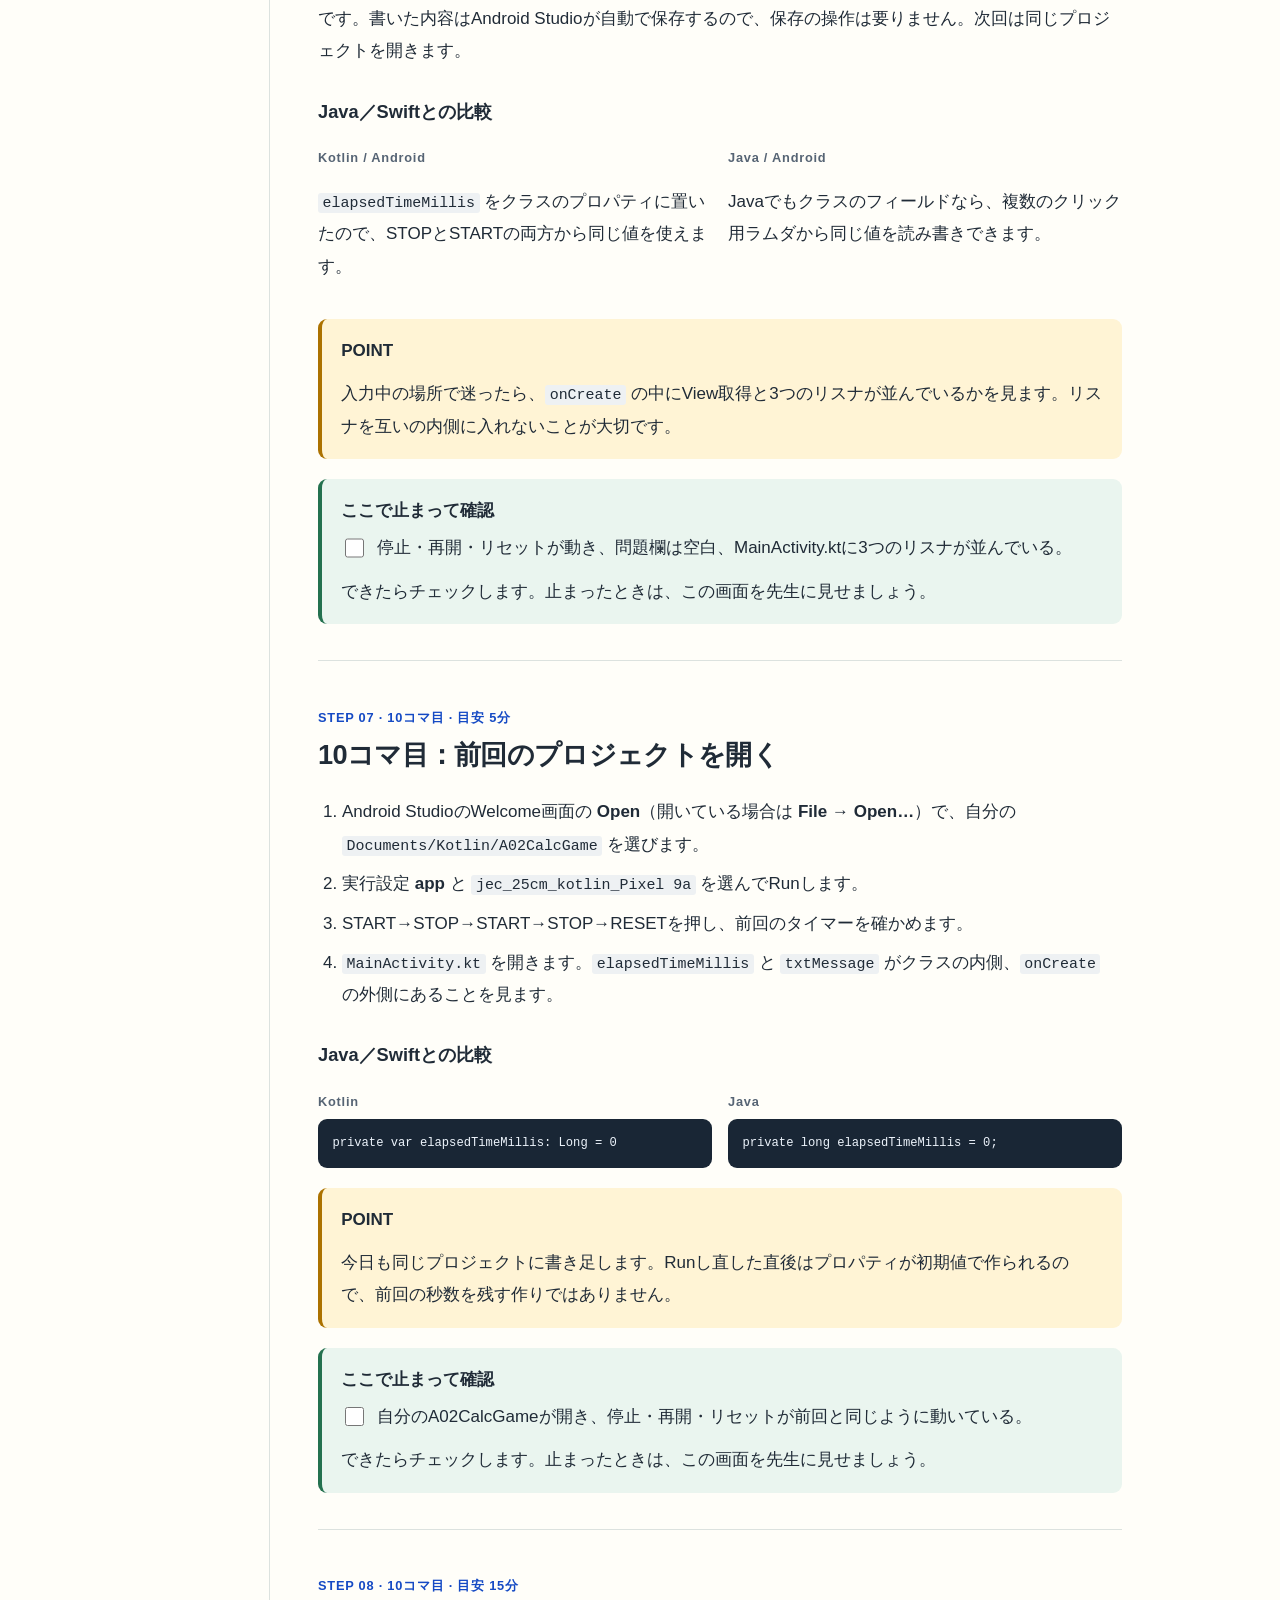
==== commit f8e469cc: "A02〜A04：File → Save All など、保存の操作の案内をやめる Android Studio は、編集した内容を自動でファイルに保存する。File → Save All を 押させる必" ====
--- a/docs/calc-game/index.html
+++ b/docs/calc-game/index.html
@@ -379,7 +379,7 @@
 <div class="check"><p class="box-title">ここで止まって確認</p><label><input type="checkbox" data-check="step-05"><span>STOP中は秒が進まず、STARTで続きから進み、STOP→RESETで00:00に戻っている。</span></label><p>できたらチェックします。止まったときは、この画面を先生に見せましょう。</p></div></section>
 
 <section id="step-6"><p class="step-meta">STEP 06 · 9コマ目 · 目安 3分</p><h2>9コマ目の完成状態を確認する</h2>
-<p>最後の3分です。START→STOP→START→STOP→RESETを順に押します。自分のプロジェクトの保存先が <code>Documents/Kotlin/A02CalcGame</code> になっていることも見ます。</p><p>ここでは時間だけが動きます。問題欄が空白で、数字ボタンにまだ処理がないのは、この段階の完成状態です。次回は同じプロジェクトを開きます。</p><h3>Java／Swiftとの比較</h3><div class="compare"><div class="compare-item"><p class="compare-lang" translate="no">Kotlin / Android</p><p><code>elapsedTimeMillis</code> をクラスのプロパティに置いたので、STOPとSTARTの両方から同じ値を使えます。</p></div><div class="compare-item"><p class="compare-lang" translate="no">Java / Android</p><p>Javaでもクラスのフィールドなら、複数のクリック用ラムダから同じ値を読み書きできます。</p></div></div>
+<p>最後の3分です。START→STOP→START→STOP→RESETを順に押します。自分のプロジェクトの保存先が <code>Documents/Kotlin/A02CalcGame</code> になっていることも見ます。</p><p>ここでは時間だけが動きます。問題欄が空白で、数字ボタンにまだ処理がないのは、この段階の完成状態です。書いた内容はAndroid Studioが自動で保存するので、保存の操作は要りません。次回は同じプロジェクトを開きます。</p><h3>Java／Swiftとの比較</h3><div class="compare"><div class="compare-item"><p class="compare-lang" translate="no">Kotlin / Android</p><p><code>elapsedTimeMillis</code> をクラスのプロパティに置いたので、STOPとSTARTの両方から同じ値を使えます。</p></div><div class="compare-item"><p class="compare-lang" translate="no">Java / Android</p><p>Javaでもクラスのフィールドなら、複数のクリック用ラムダから同じ値を読み書きできます。</p></div></div>
 <div class="note"><p class="box-title">POINT</p><p>入力中の場所で迷ったら、<code>onCreate</code> の中にView取得と3つのリスナが並んでいるかを見ます。リスナを互いの内側に入れないことが大切です。</p></div>
 <div class="check"><p class="box-title">ここで止まって確認</p><label><input type="checkbox" data-check="step-06"><span>停止・再開・リセットが動き、問題欄は空白、MainActivity.ktに3つのリスナが並んでいる。</span></label><p>できたらチェックします。止まったときは、この画面を先生に見せましょう。</p></div></section>
 
@@ -726,9 +726,9 @@
 <div class="check"><p class="box-title">ここで止まって確認</p><label><input type="checkbox" data-check="step-13"><span>選んだ変更の効果が画面に現れ、試した後は元の表示と10問で終了する状態に戻っている。</span></label><p>できたらチェックします。止まったときは、この画面を先生に見せましょう。</p></div></section>
 
 <section id="step-14"><p class="step-meta">STEP 14 · 10コマ目 · 目安 3分</p><h2>10コマ目の完成状態を確認する</h2>
-<p>最後の3分です。自分のアプリで、開始前に数字を押す→START→STOP→START→10問回答→RESETを順に試します。時間や問題の数字は画像と違ってかまいません。</p><ul><li>STOPの前後で問題が同じで、休んだ時間は加わらない。</li><li>10問後に正解数と秒数が出る。</li><li>RESET後は <code>00:00</code> と空白の問題欄になり、もう一度1問目から始められる。</li></ul><p>自分のプロジェクトの <code>MainActivity.kt</code> と <code>activity_main.xml</code> を保存します。アレンジを続けるときはSTEP 13の表から、変える場所と効果を確かめて進めます。</p><h3>Java／Swiftとの比較</h3><div class="compare"><div class="compare-item"><p class="compare-lang" translate="no">Kotlin / Android</p><p><code>correctNo++</code> で数え、<code>txtMessage.text = message</code> で画面へ出します。</p></div><div class="compare-item"><p class="compare-lang" translate="no">Java / Android</p><p>Javaでは <code>correctNo++;</code> と <code>txtMessage.setText(message);</code> に対応します。計算した結果をViewへ渡す流れは同じです。</p></div></div>
+<p>最後の3分です。自分のアプリで、開始前に数字を押す→START→STOP→START→10問回答→RESETを順に試します。時間や問題の数字は画像と違ってかまいません。</p><ul><li>STOPの前後で問題が同じで、休んだ時間は加わらない。</li><li>10問後に正解数と秒数が出る。</li><li>RESET後は <code>00:00</code> と空白の問題欄になり、もう一度1問目から始められる。</li></ul><p>アレンジを続けるときはSTEP 13の表から、変える場所と効果を確かめて進めます。</p><h3>Java／Swiftとの比較</h3><div class="compare"><div class="compare-item"><p class="compare-lang" translate="no">Kotlin / Android</p><p><code>correctNo++</code> で数え、<code>txtMessage.text = message</code> で画面へ出します。</p></div><div class="compare-item"><p class="compare-lang" translate="no">Java / Android</p><p>Javaでは <code>correctNo++;</code> と <code>txtMessage.setText(message);</code> に対応します。計算した結果をViewへ渡す流れは同じです。</p></div></div>
 <div class="note"><p class="box-title">POINT</p><p>自分で作ったプロジェクトを残し、アレンジもその中の変更箇所を確かめながら進めます。</p></div>
-<div class="check"><p class="box-title">ここで止まって確認</p><label><input type="checkbox" data-check="step-14"><span>停止・再開・10問の結果・リセットが動き、自分のMainActivity.ktとXMLが保存されている。</span></label><p>できたらチェックします。止まったときは、この画面を先生に見せましょう。</p></div></section>
+<div class="check"><p class="box-title">ここで止まって確認</p><label><input type="checkbox" data-check="step-14"><span>自分のアプリで、停止・再開・10問の結果・リセットが動いている。</span></label><p>できたらチェックします。止まったときは、この画面を先生に見せましょう。</p></div></section>
 <section id="help"><h2>困ったとき</h2><table><thead><tr><th>見えている状態</th><th>確認する場所</th></tr></thead><tbody>
 <tr><td>Gradle同期が失敗する</td><td>Panda 2かを見て、STEP 01の設定全文と照合します。ほかの版なら先生に画面を見せます。</td></tr>
 <tr><td>XMLがない</td><td>作成時にEmpty Views Activityを選んだか確認します。Empty ActivityはCompose用です。</td></tr>
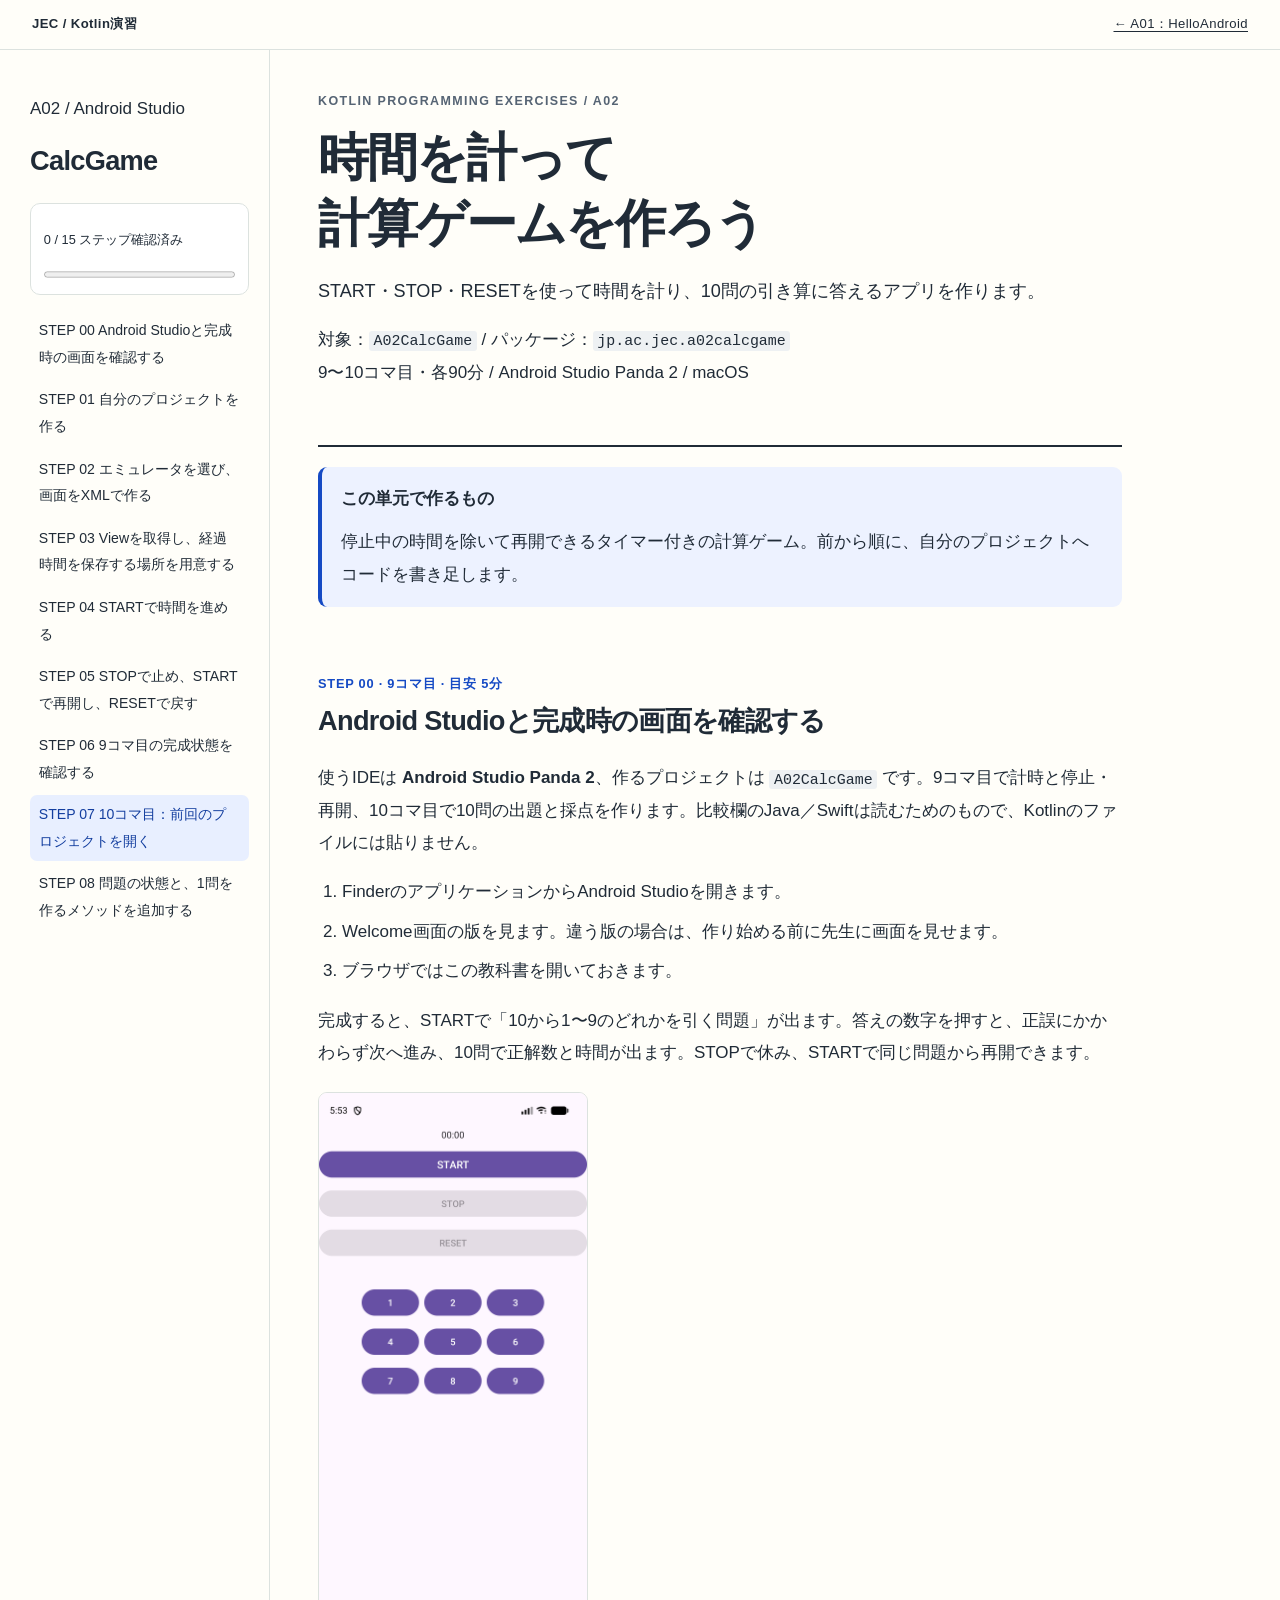
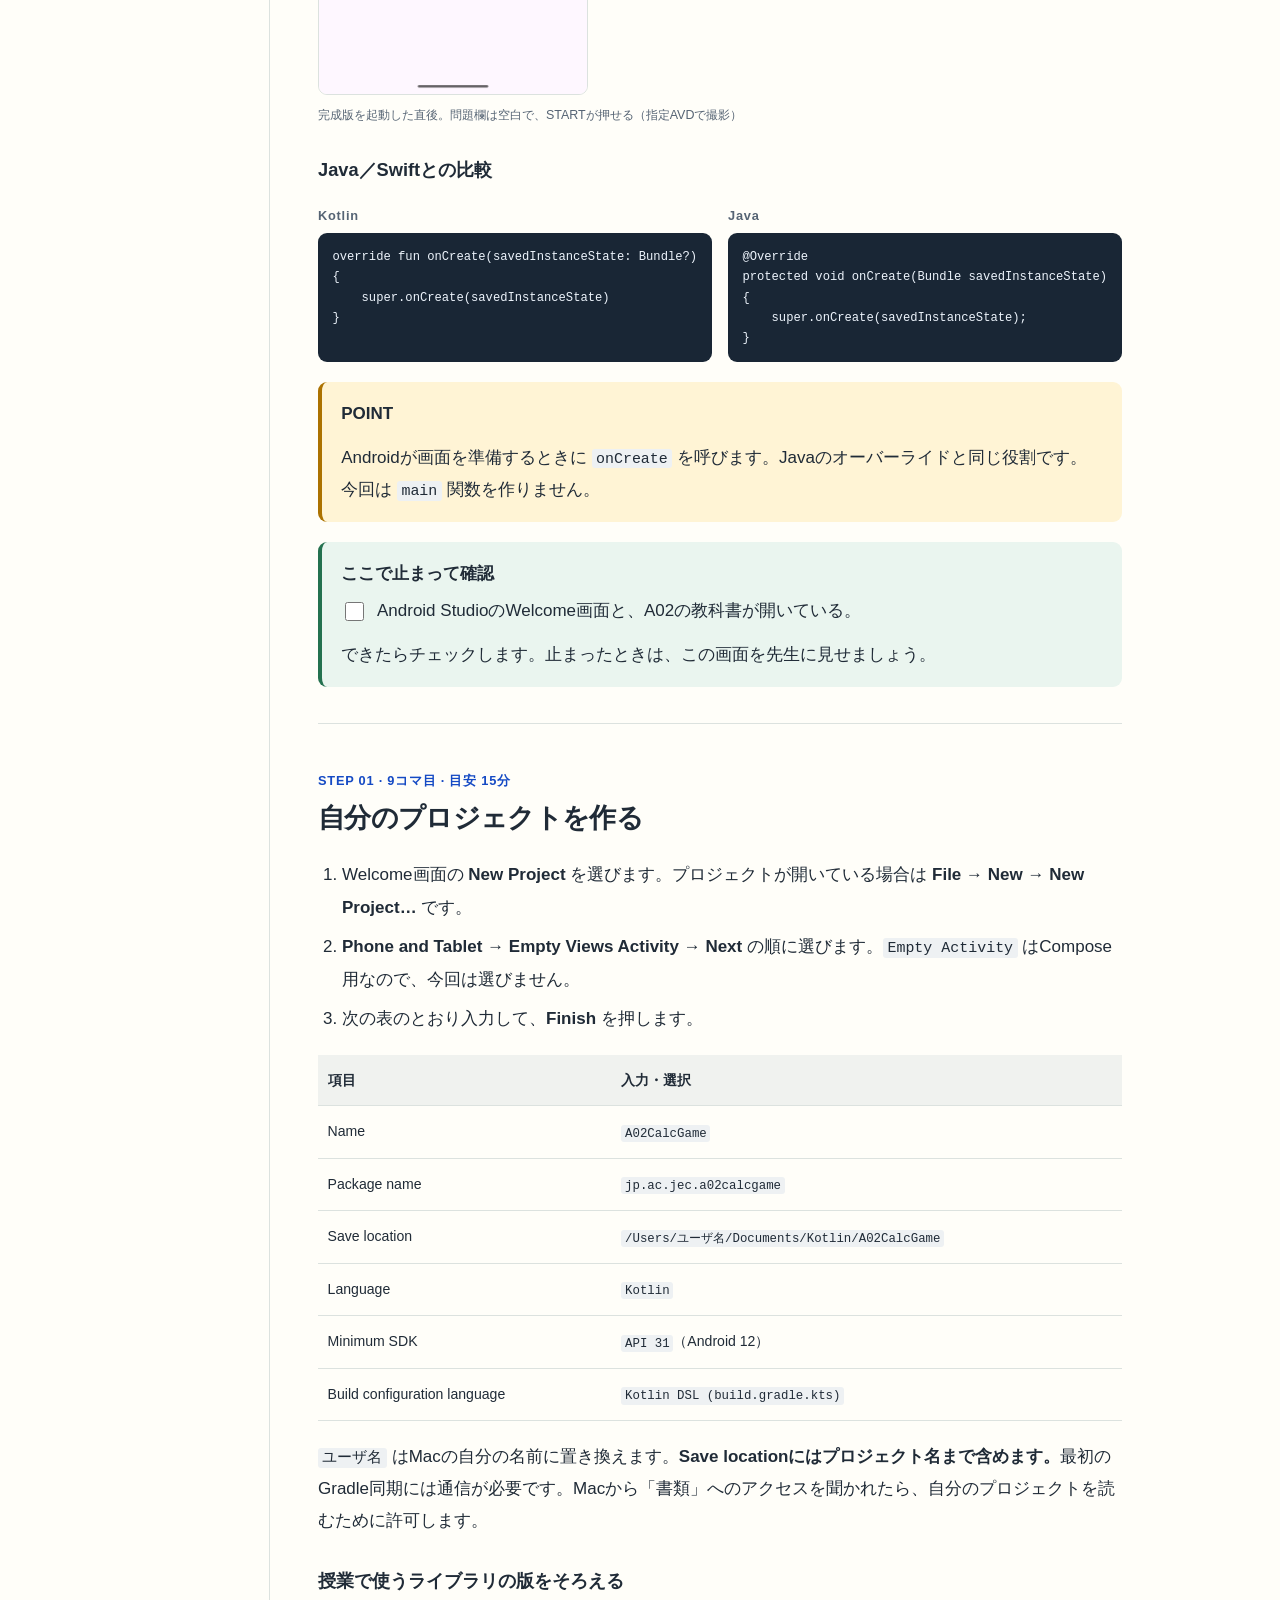
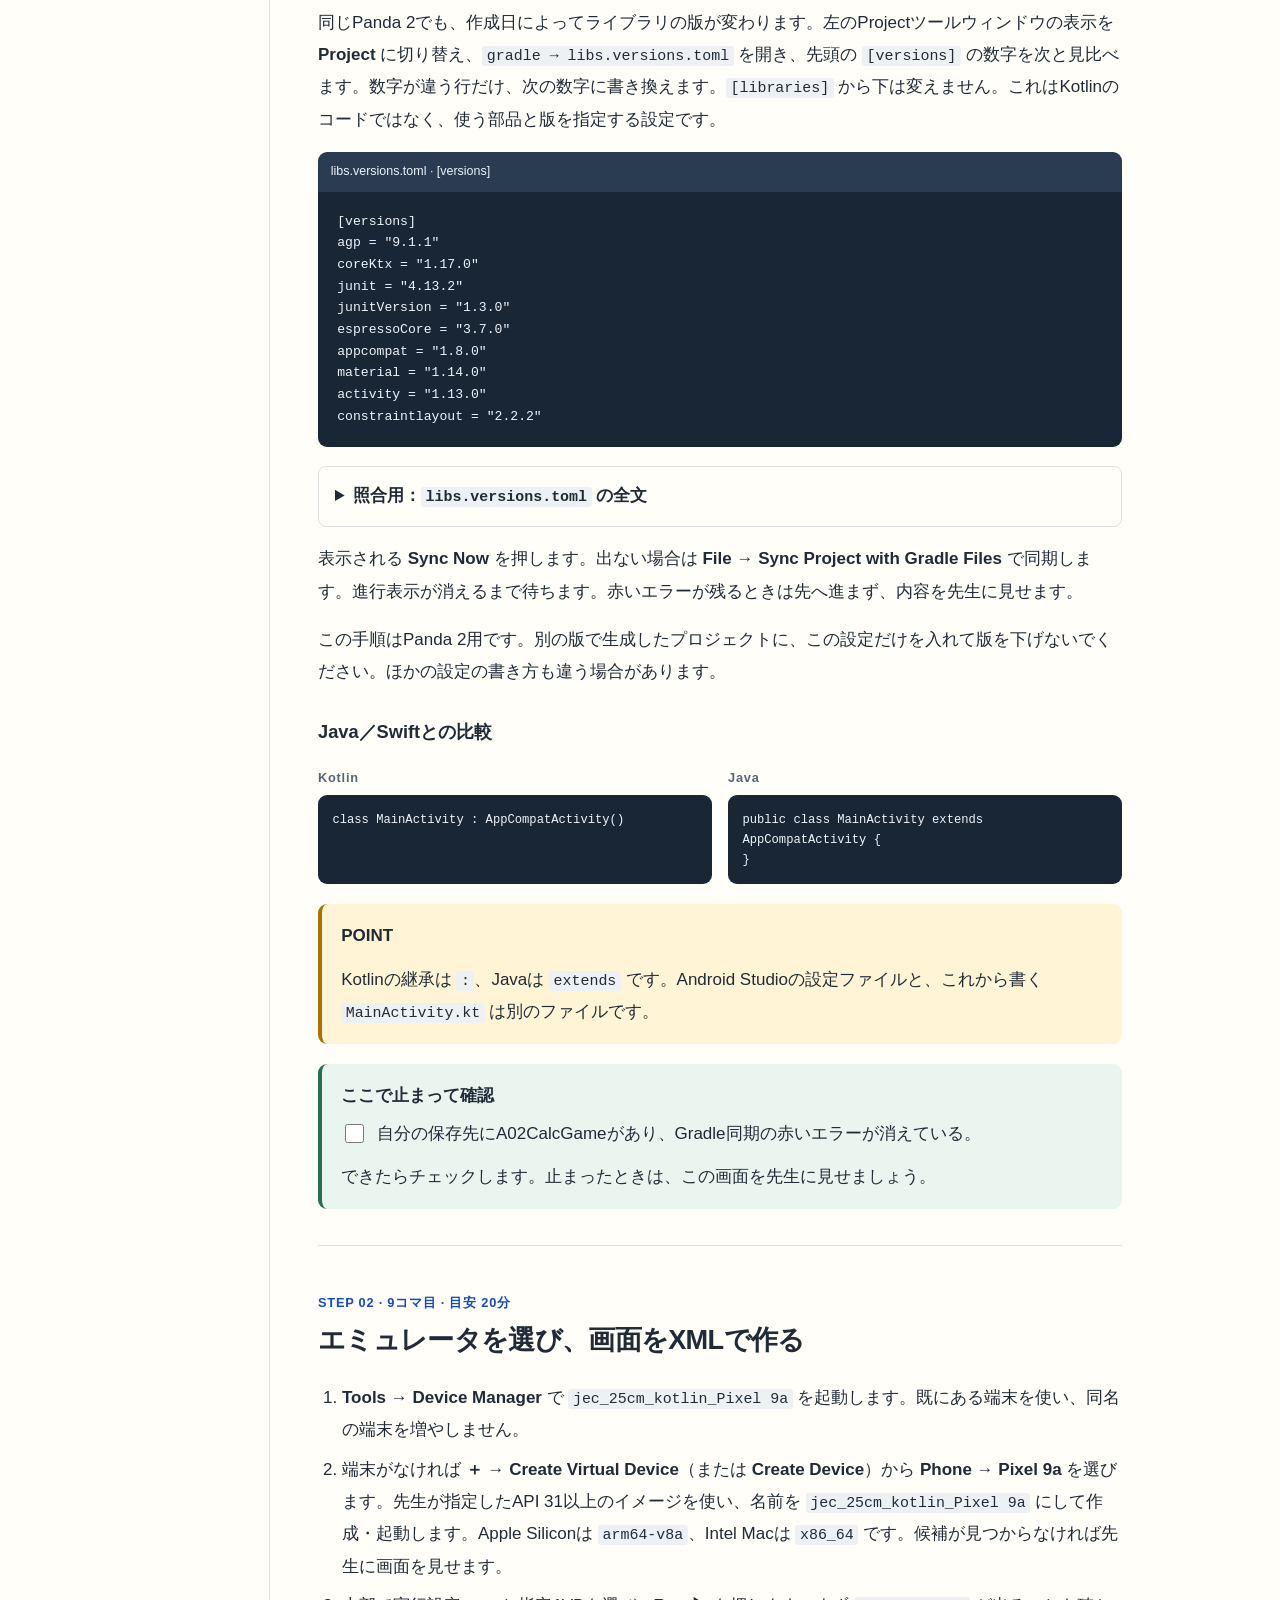
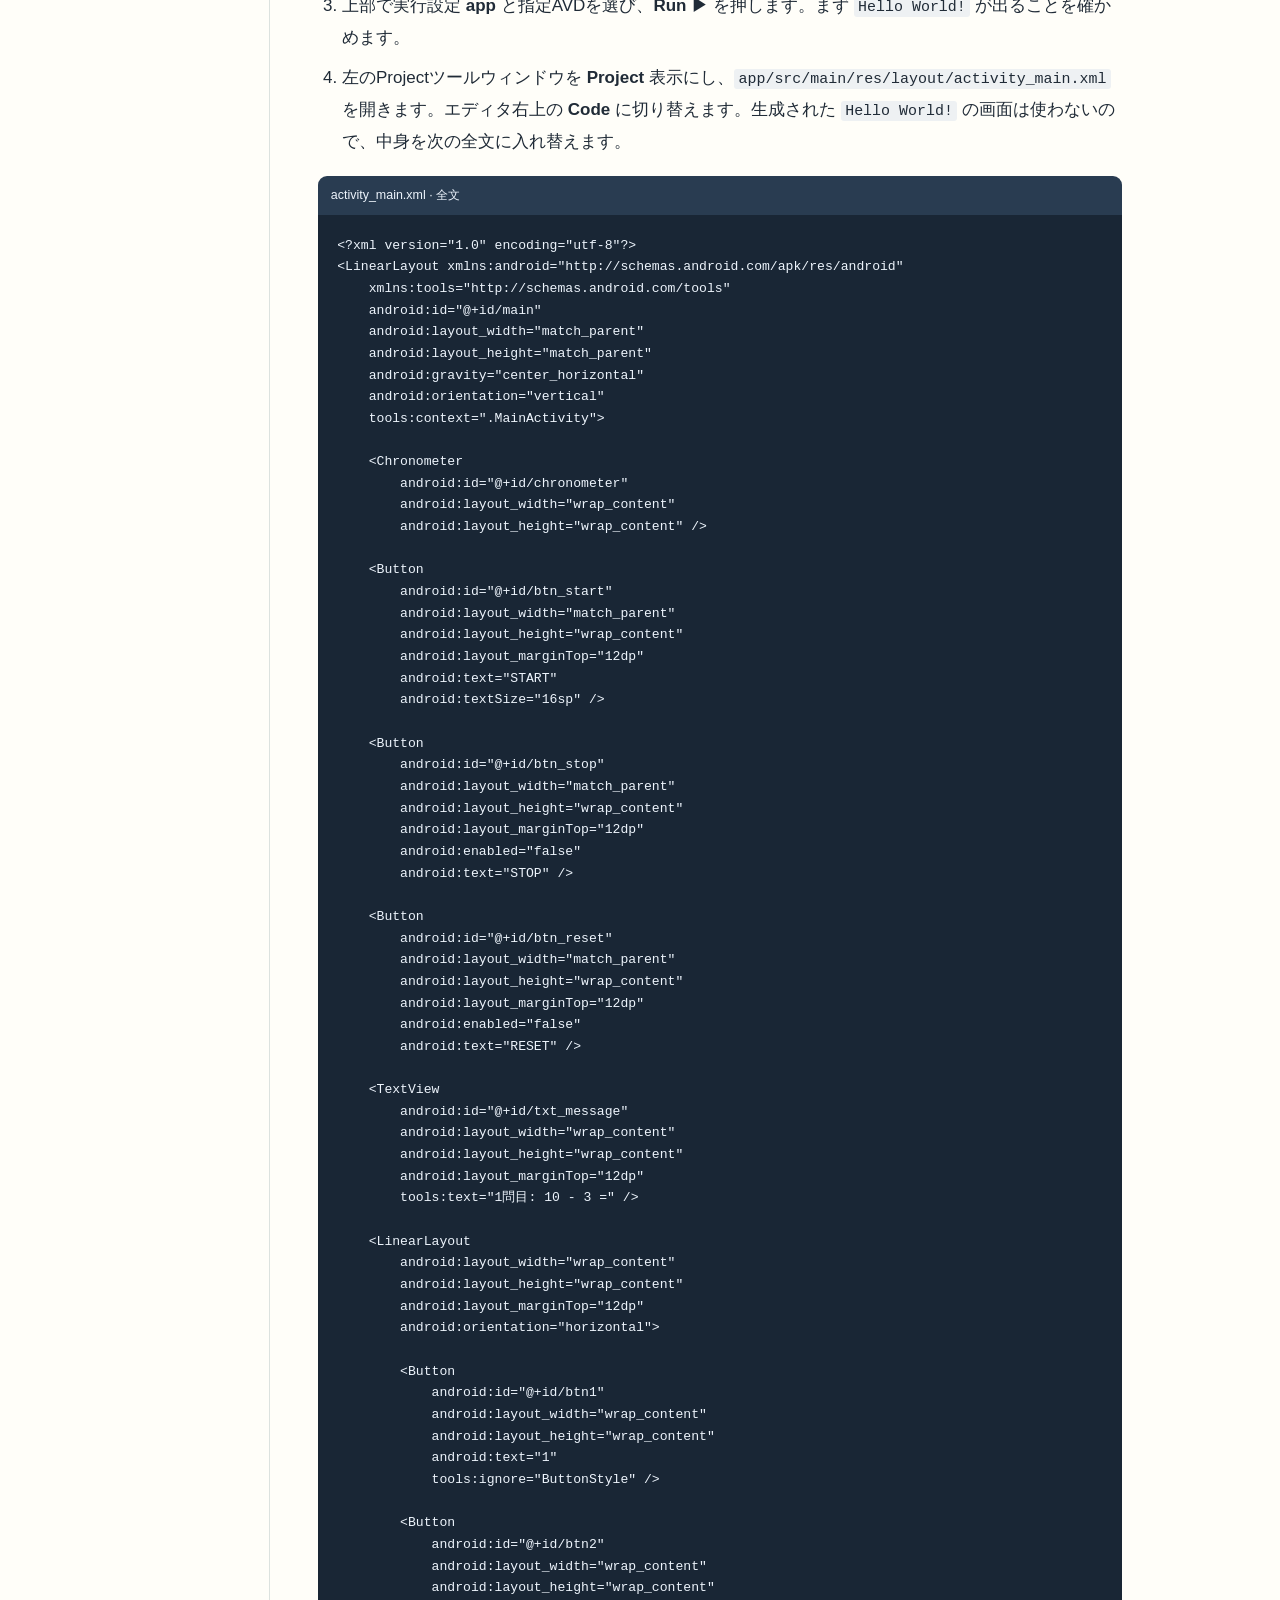
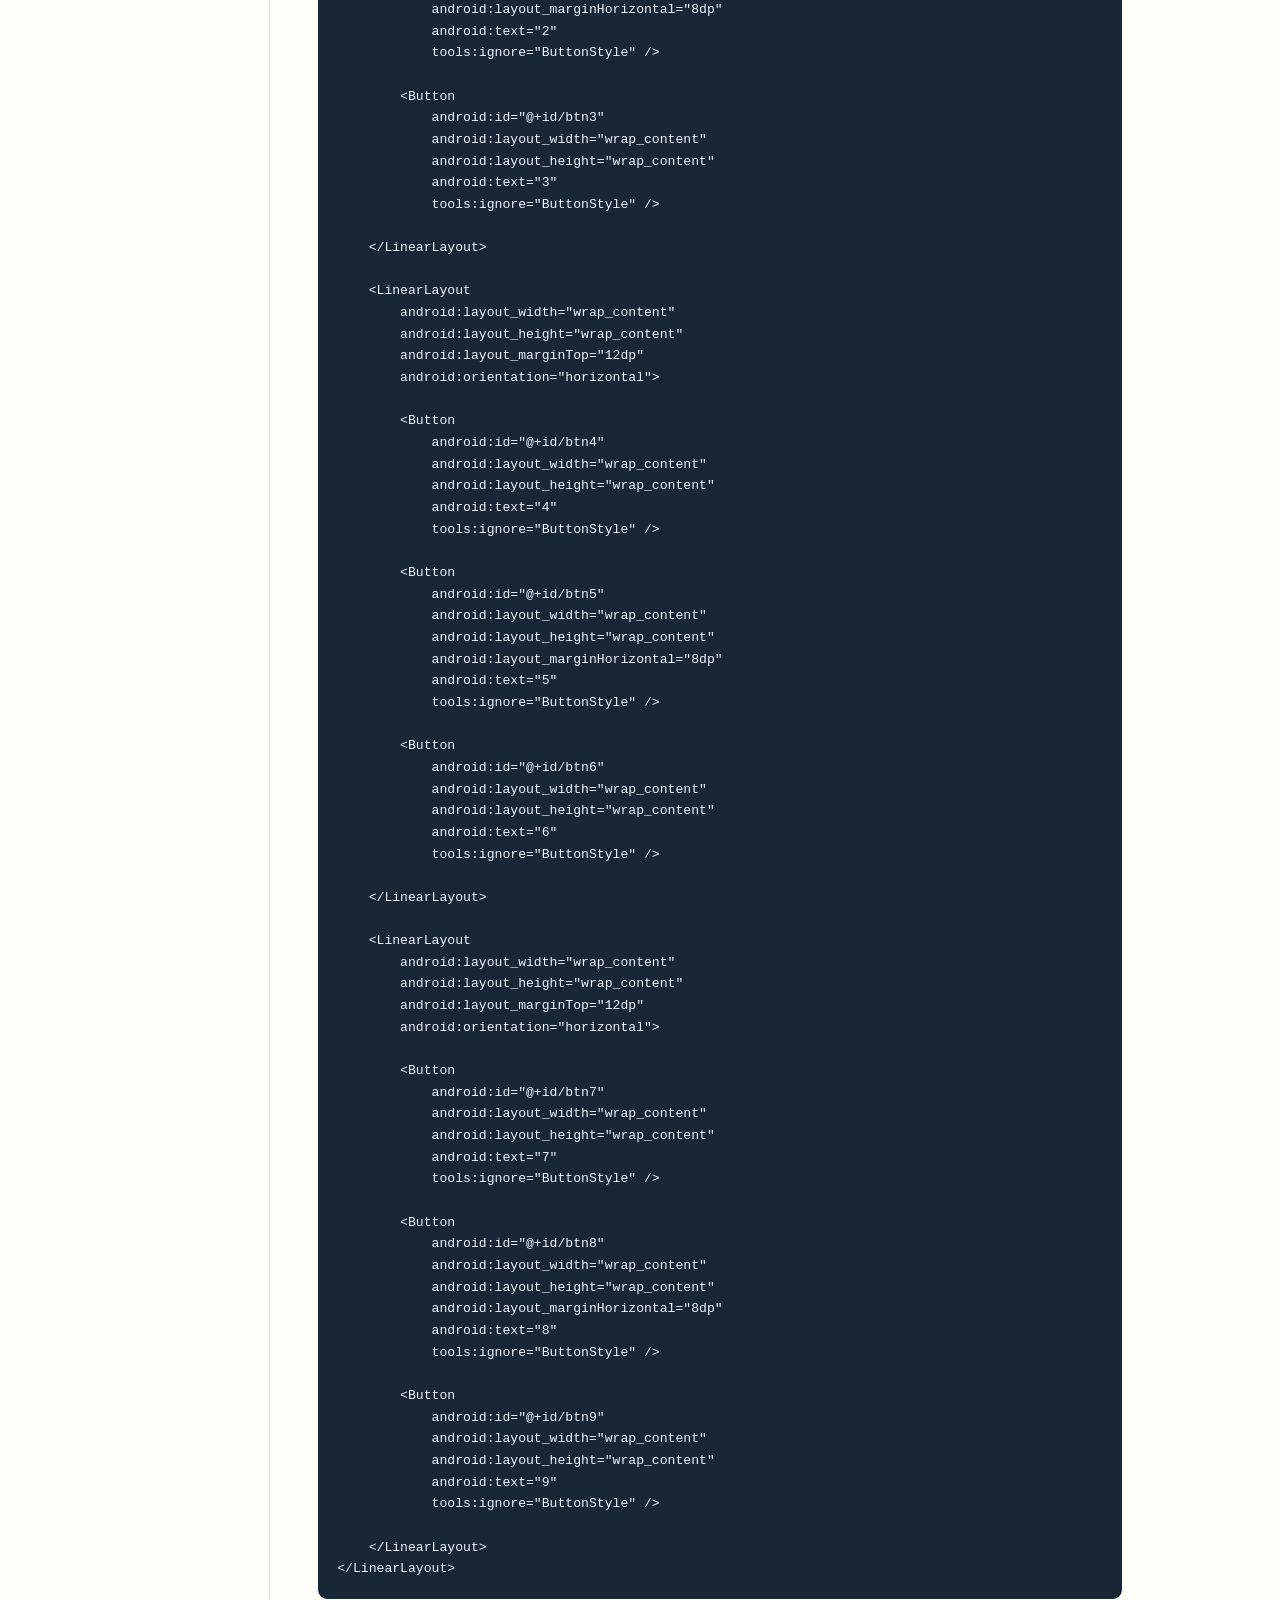
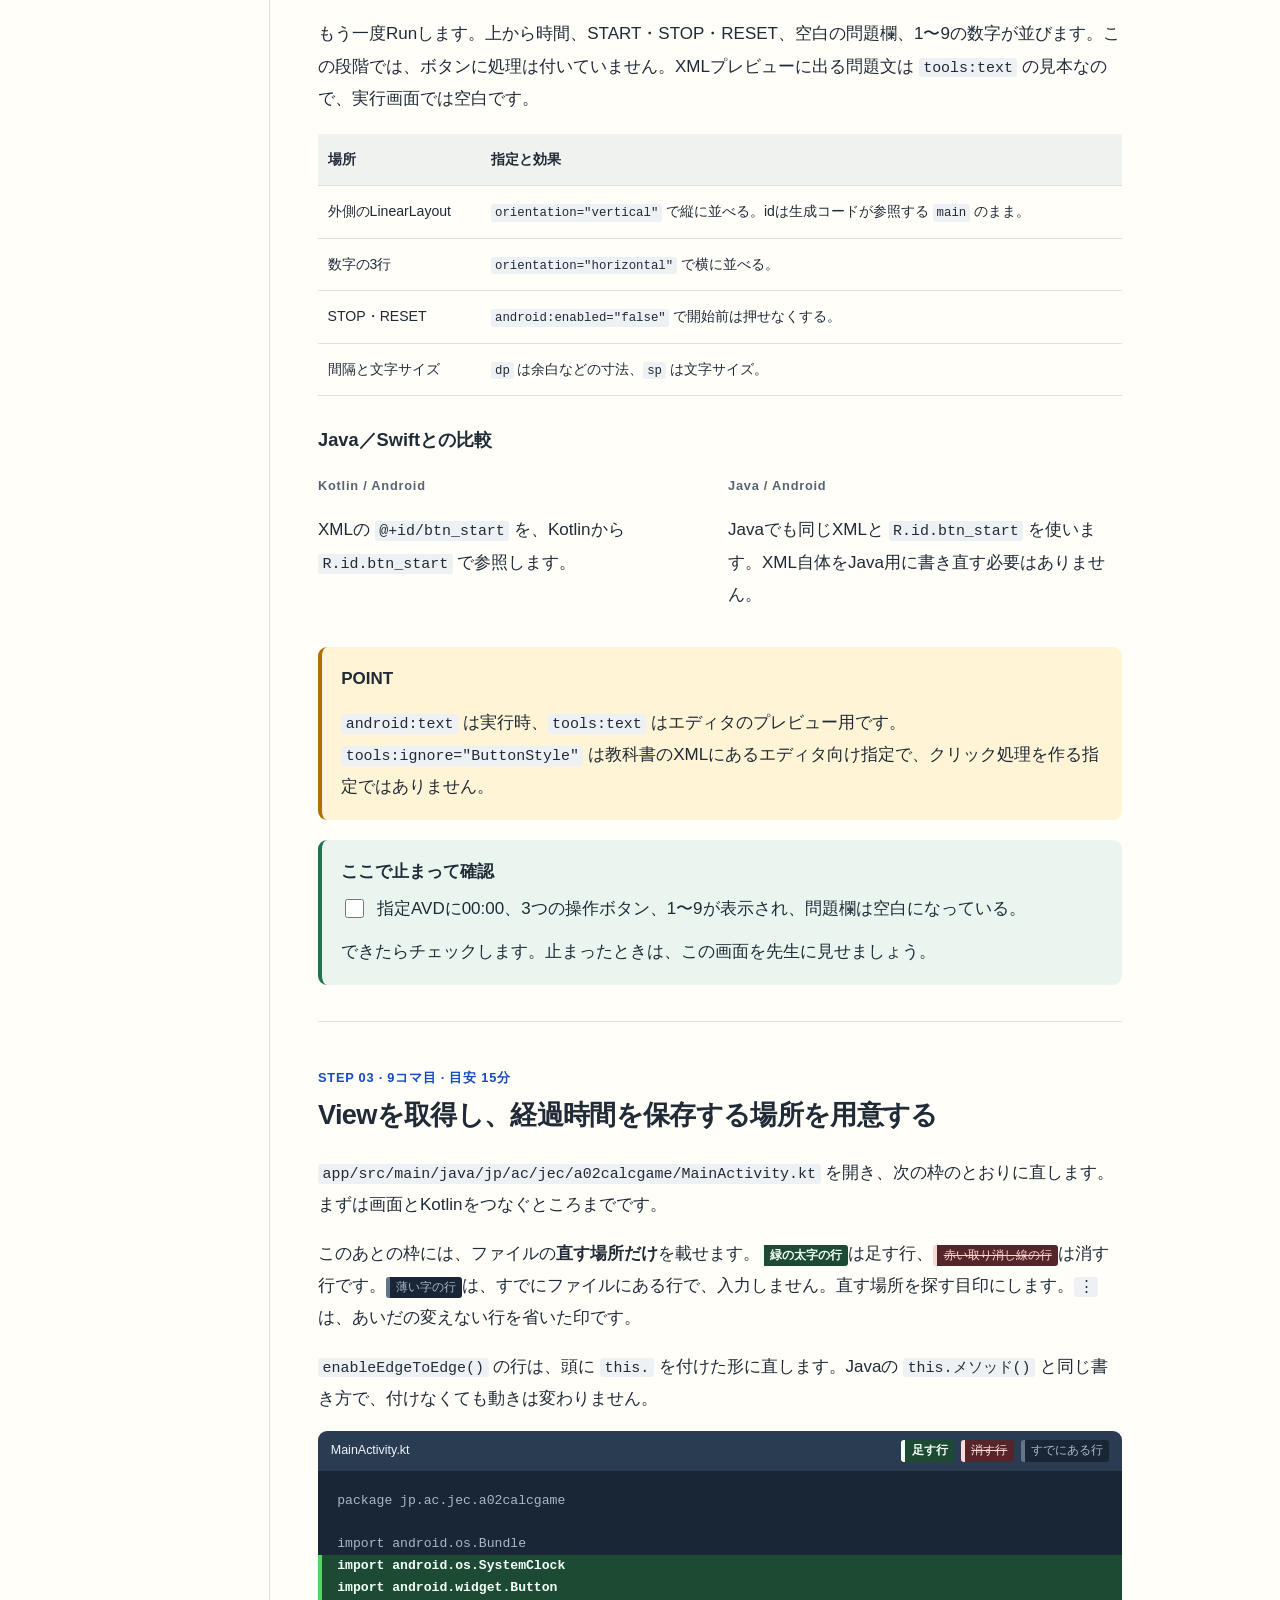
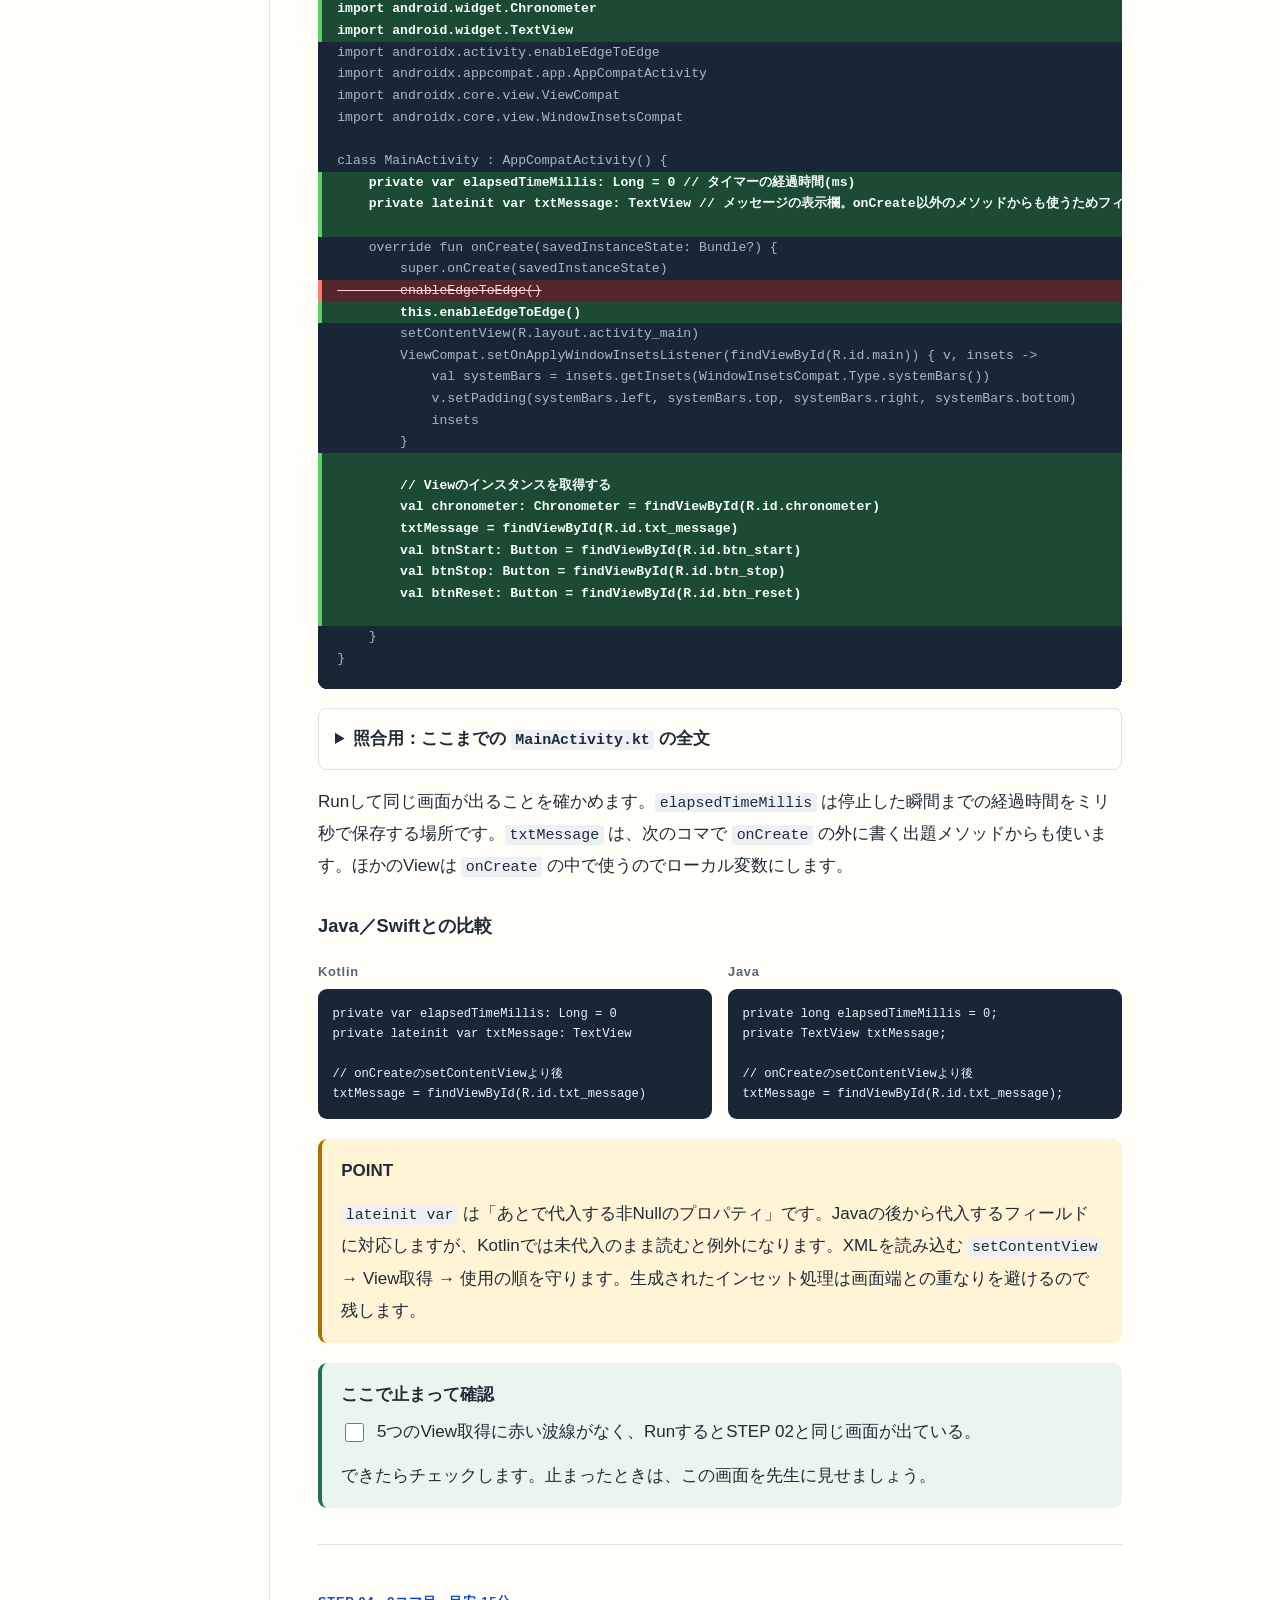
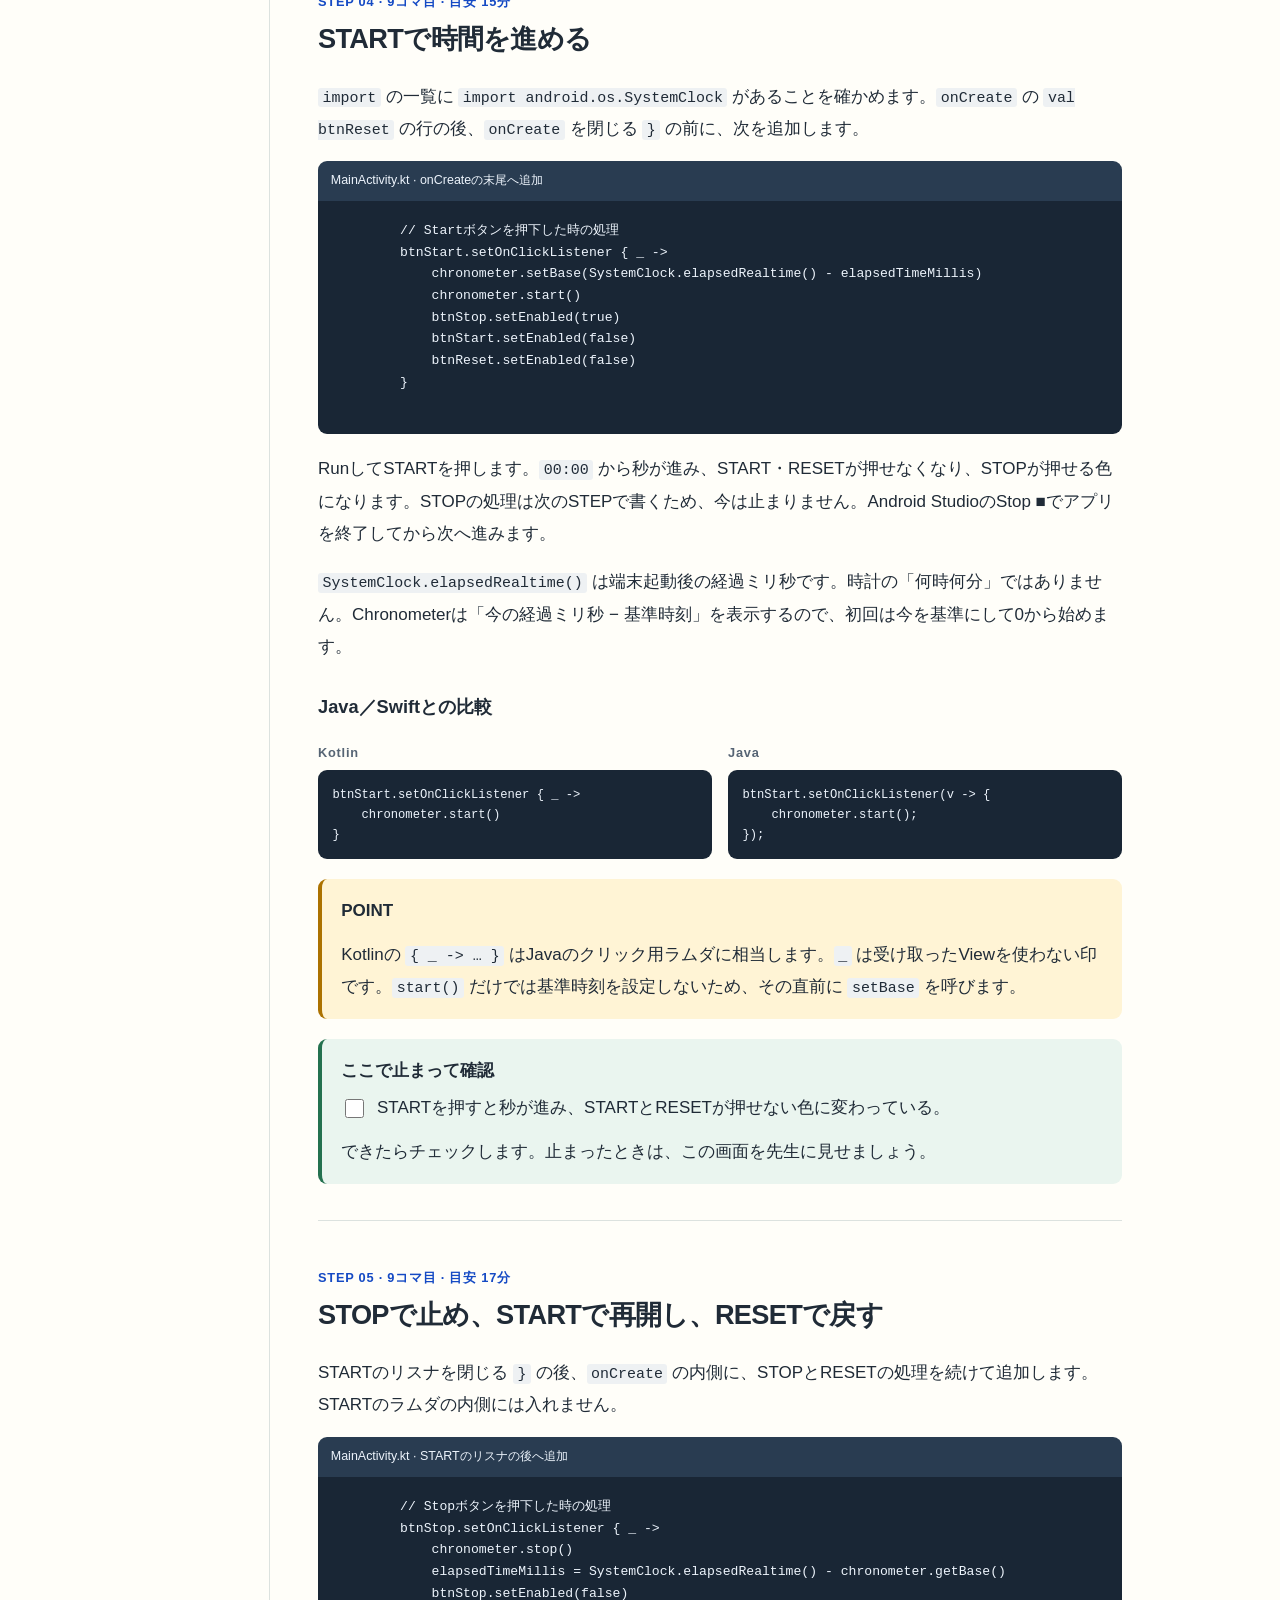
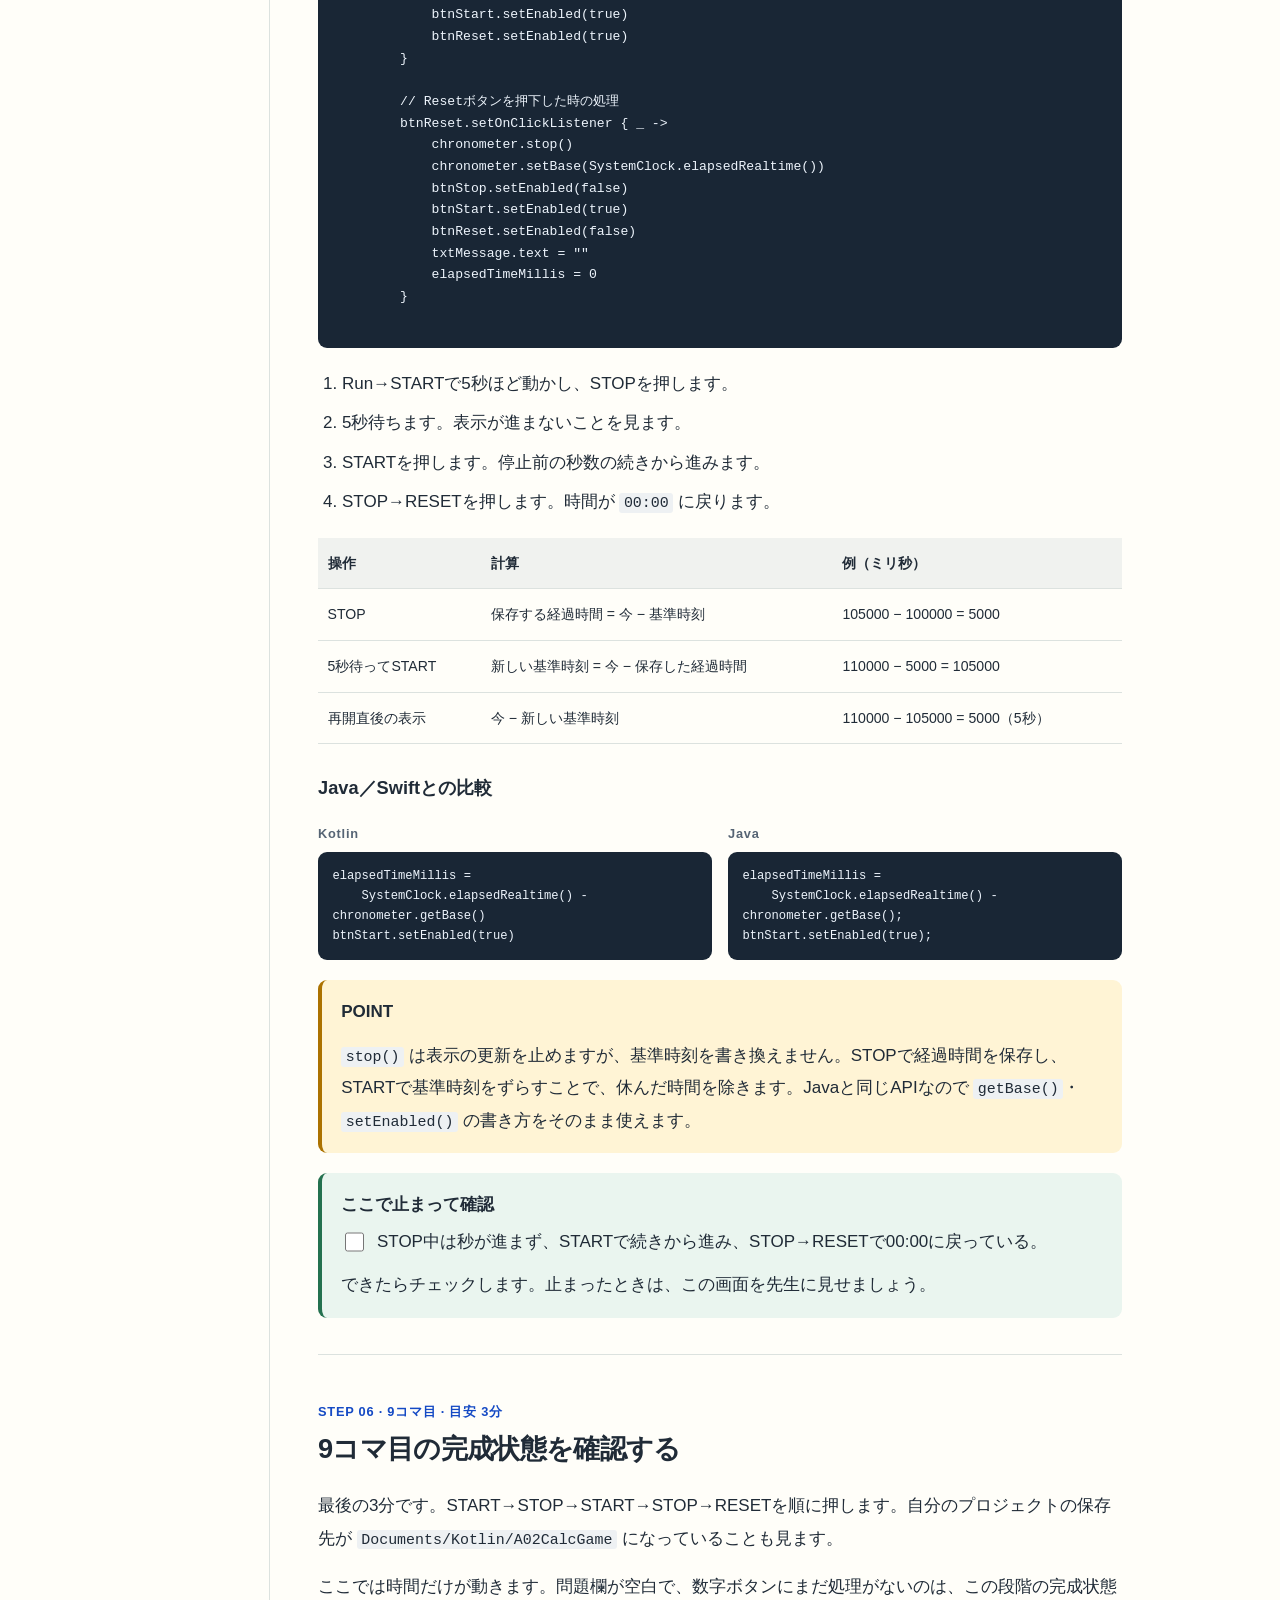
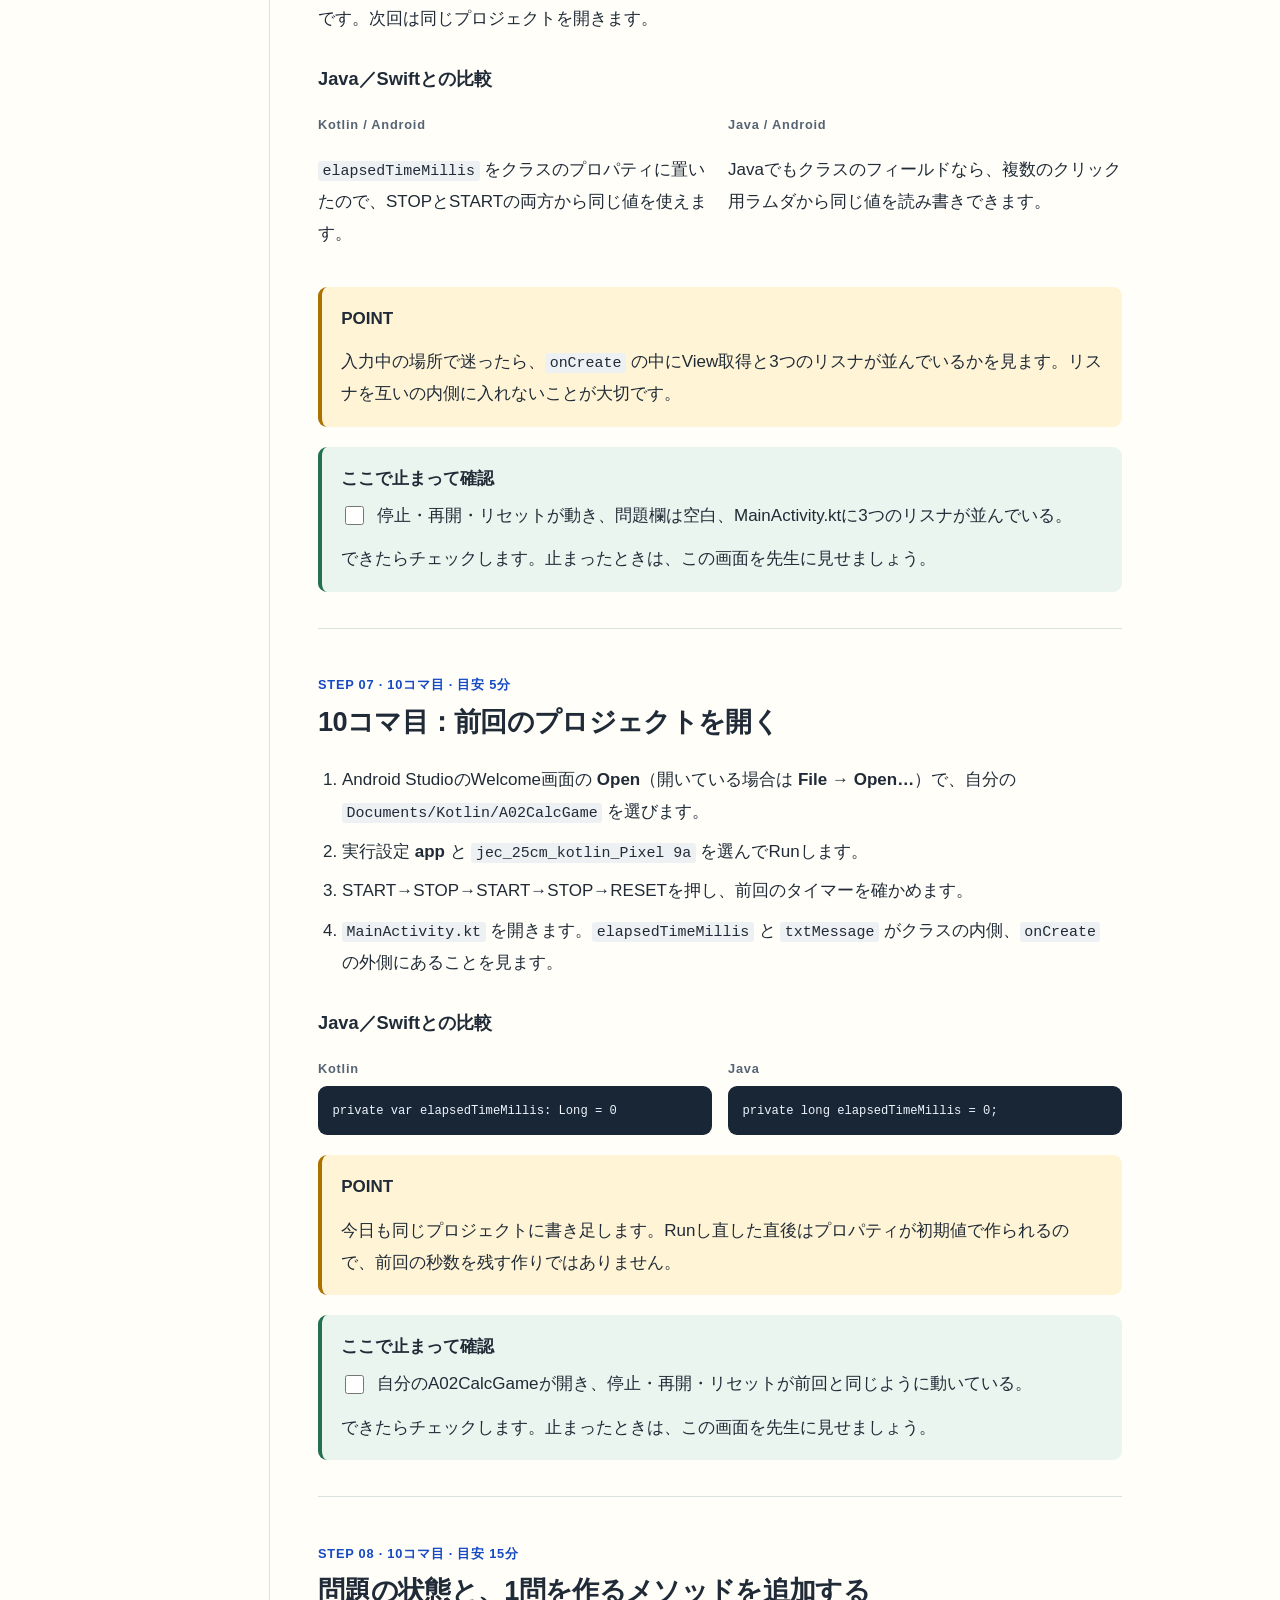
==== commit 15cbd402: "Merge pull request #270 from LeoAndo/issue-269-textbook-diff-display A01〜A04：コードは全文ではなく、直す場所だけを色で示す形" ====
--- a/docs/calc-game/index.html
+++ b/docs/calc-game/index.html
@@ -379,7 +379,7 @@
 <div class="check"><p class="box-title">ここで止まって確認</p><label><input type="checkbox" data-check="step-05"><span>STOP中は秒が進まず、STARTで続きから進み、STOP→RESETで00:00に戻っている。</span></label><p>できたらチェックします。止まったときは、この画面を先生に見せましょう。</p></div></section>
 
 <section id="step-6"><p class="step-meta">STEP 06 · 9コマ目 · 目安 3分</p><h2>9コマ目の完成状態を確認する</h2>
-<p>最後の3分です。START→STOP→START→STOP→RESETを順に押します。自分のプロジェクトの保存先が <code>Documents/Kotlin/A02CalcGame</code> になっていることも見ます。</p><p>ここでは時間だけが動きます。問題欄が空白で、数字ボタンにまだ処理がないのは、この段階の完成状態です。書いた内容はAndroid Studioが自動で保存するので、保存の操作は要りません。次回は同じプロジェクトを開きます。</p><h3>Java／Swiftとの比較</h3><div class="compare"><div class="compare-item"><p class="compare-lang" translate="no">Kotlin / Android</p><p><code>elapsedTimeMillis</code> をクラスのプロパティに置いたので、STOPとSTARTの両方から同じ値を使えます。</p></div><div class="compare-item"><p class="compare-lang" translate="no">Java / Android</p><p>Javaでもクラスのフィールドなら、複数のクリック用ラムダから同じ値を読み書きできます。</p></div></div>
+<p>最後の3分です。START→STOP→START→STOP→RESETを順に押します。自分のプロジェクトの保存先が <code>Documents/Kotlin/A02CalcGame</code> になっていることも見ます。</p><p>ここでは時間だけが動きます。問題欄が空白で、数字ボタンにまだ処理がないのは、この段階の完成状態です。次回は同じプロジェクトを開きます。</p><h3>Java／Swiftとの比較</h3><div class="compare"><div class="compare-item"><p class="compare-lang" translate="no">Kotlin / Android</p><p><code>elapsedTimeMillis</code> をクラスのプロパティに置いたので、STOPとSTARTの両方から同じ値を使えます。</p></div><div class="compare-item"><p class="compare-lang" translate="no">Java / Android</p><p>Javaでもクラスのフィールドなら、複数のクリック用ラムダから同じ値を読み書きできます。</p></div></div>
 <div class="note"><p class="box-title">POINT</p><p>入力中の場所で迷ったら、<code>onCreate</code> の中にView取得と3つのリスナが並んでいるかを見ます。リスナを互いの内側に入れないことが大切です。</p></div>
 <div class="check"><p class="box-title">ここで止まって確認</p><label><input type="checkbox" data-check="step-06"><span>停止・再開・リセットが動き、問題欄は空白、MainActivity.ktに3つのリスナが並んでいる。</span></label><p>できたらチェックします。止まったときは、この画面を先生に見せましょう。</p></div></section>
 
@@ -726,9 +726,9 @@
 <div class="check"><p class="box-title">ここで止まって確認</p><label><input type="checkbox" data-check="step-13"><span>選んだ変更の効果が画面に現れ、試した後は元の表示と10問で終了する状態に戻っている。</span></label><p>できたらチェックします。止まったときは、この画面を先生に見せましょう。</p></div></section>
 
 <section id="step-14"><p class="step-meta">STEP 14 · 10コマ目 · 目安 3分</p><h2>10コマ目の完成状態を確認する</h2>
-<p>最後の3分です。自分のアプリで、開始前に数字を押す→START→STOP→START→10問回答→RESETを順に試します。時間や問題の数字は画像と違ってかまいません。</p><ul><li>STOPの前後で問題が同じで、休んだ時間は加わらない。</li><li>10問後に正解数と秒数が出る。</li><li>RESET後は <code>00:00</code> と空白の問題欄になり、もう一度1問目から始められる。</li></ul><p>アレンジを続けるときはSTEP 13の表から、変える場所と効果を確かめて進めます。</p><h3>Java／Swiftとの比較</h3><div class="compare"><div class="compare-item"><p class="compare-lang" translate="no">Kotlin / Android</p><p><code>correctNo++</code> で数え、<code>txtMessage.text = message</code> で画面へ出します。</p></div><div class="compare-item"><p class="compare-lang" translate="no">Java / Android</p><p>Javaでは <code>correctNo++;</code> と <code>txtMessage.setText(message);</code> に対応します。計算した結果をViewへ渡す流れは同じです。</p></div></div>
+<p>最後の3分です。自分のアプリで、開始前に数字を押す→START→STOP→START→10問回答→RESETを順に試します。時間や問題の数字は画像と違ってかまいません。</p><ul><li>STOPの前後で問題が同じで、休んだ時間は加わらない。</li><li>10問後に正解数と秒数が出る。</li><li>RESET後は <code>00:00</code> と空白の問題欄になり、もう一度1問目から始められる。</li></ul><p>自分のプロジェクトの <code>MainActivity.kt</code> と <code>activity_main.xml</code> を保存します。アレンジを続けるときはSTEP 13の表から、変える場所と効果を確かめて進めます。</p><h3>Java／Swiftとの比較</h3><div class="compare"><div class="compare-item"><p class="compare-lang" translate="no">Kotlin / Android</p><p><code>correctNo++</code> で数え、<code>txtMessage.text = message</code> で画面へ出します。</p></div><div class="compare-item"><p class="compare-lang" translate="no">Java / Android</p><p>Javaでは <code>correctNo++;</code> と <code>txtMessage.setText(message);</code> に対応します。計算した結果をViewへ渡す流れは同じです。</p></div></div>
 <div class="note"><p class="box-title">POINT</p><p>自分で作ったプロジェクトを残し、アレンジもその中の変更箇所を確かめながら進めます。</p></div>
-<div class="check"><p class="box-title">ここで止まって確認</p><label><input type="checkbox" data-check="step-14"><span>自分のアプリで、停止・再開・10問の結果・リセットが動いている。</span></label><p>できたらチェックします。止まったときは、この画面を先生に見せましょう。</p></div></section>
+<div class="check"><p class="box-title">ここで止まって確認</p><label><input type="checkbox" data-check="step-14"><span>停止・再開・10問の結果・リセットが動き、自分のMainActivity.ktとXMLが保存されている。</span></label><p>できたらチェックします。止まったときは、この画面を先生に見せましょう。</p></div></section>
 <section id="help"><h2>困ったとき</h2><table><thead><tr><th>見えている状態</th><th>確認する場所</th></tr></thead><tbody>
 <tr><td>Gradle同期が失敗する</td><td>Panda 2かを見て、STEP 01の設定全文と照合します。ほかの版なら先生に画面を見せます。</td></tr>
 <tr><td>XMLがない</td><td>作成時にEmpty Views Activityを選んだか確認します。Empty ActivityはCompose用です。</td></tr>
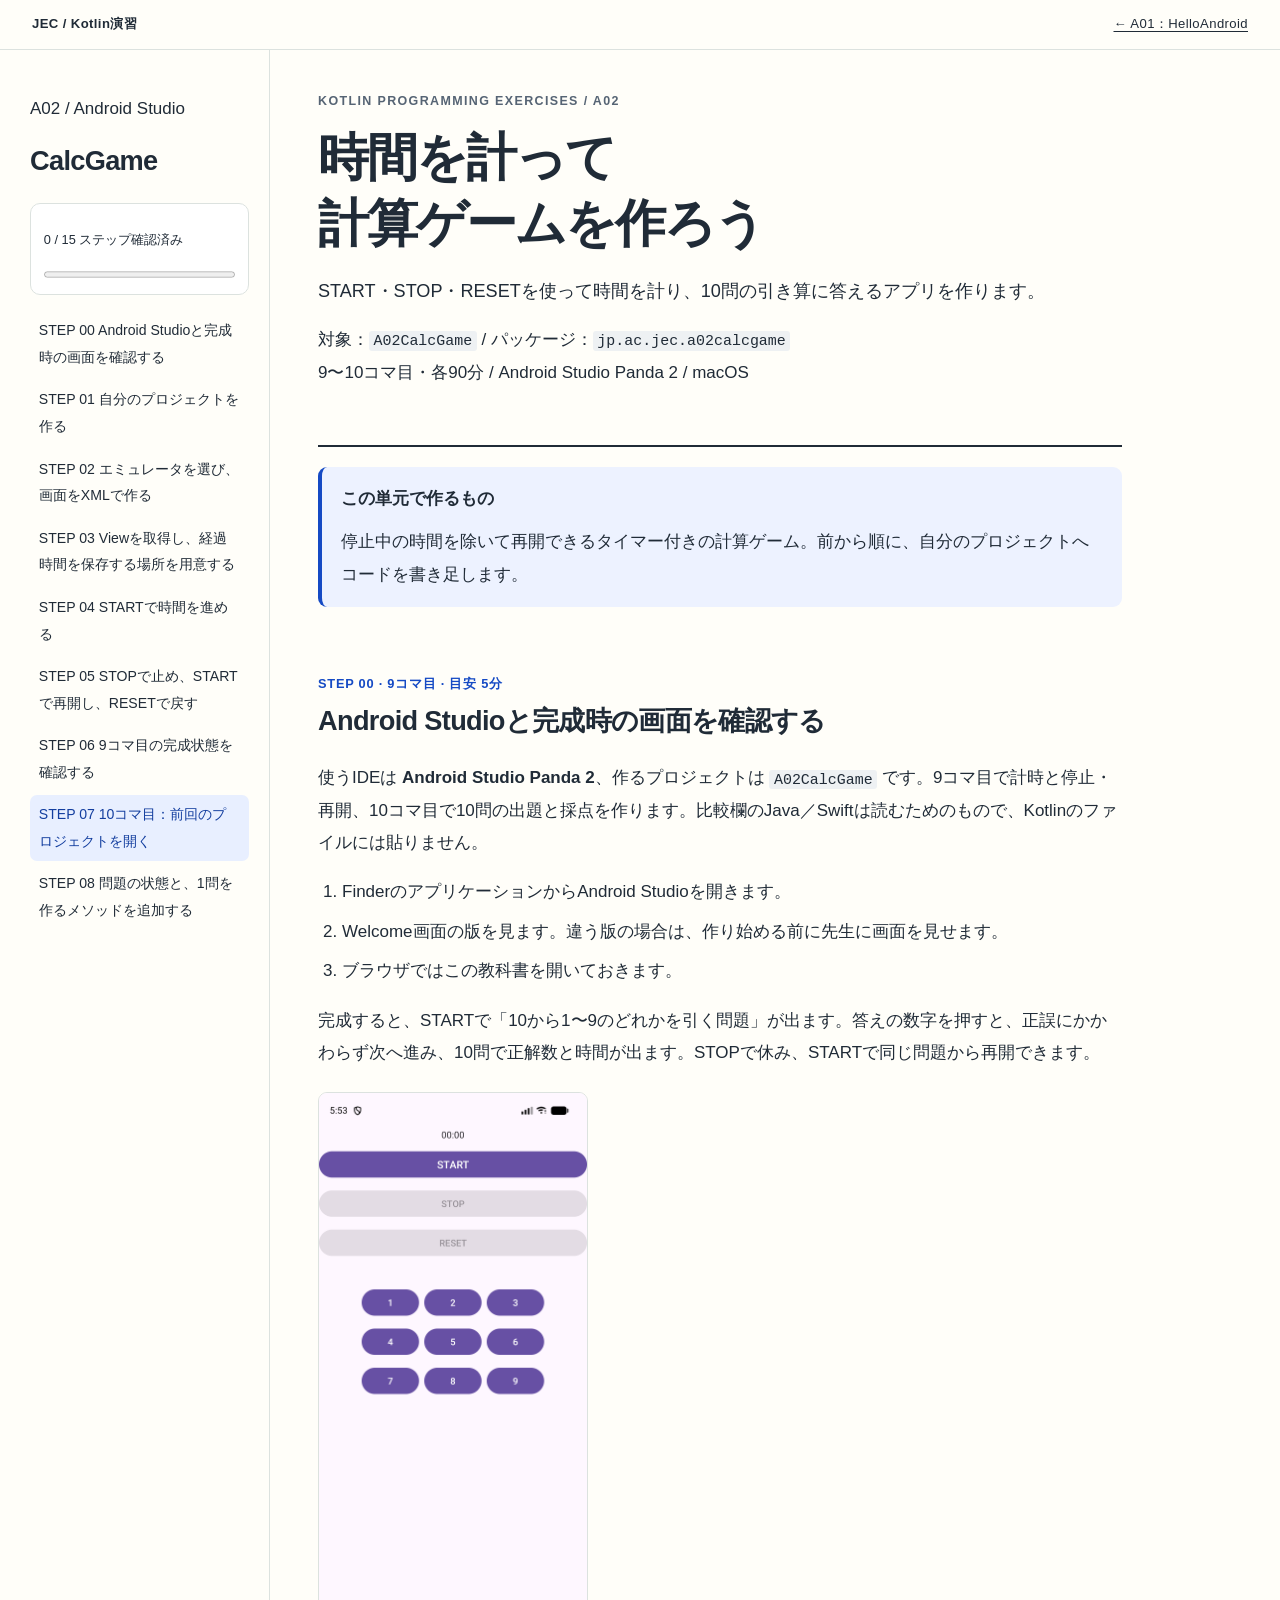
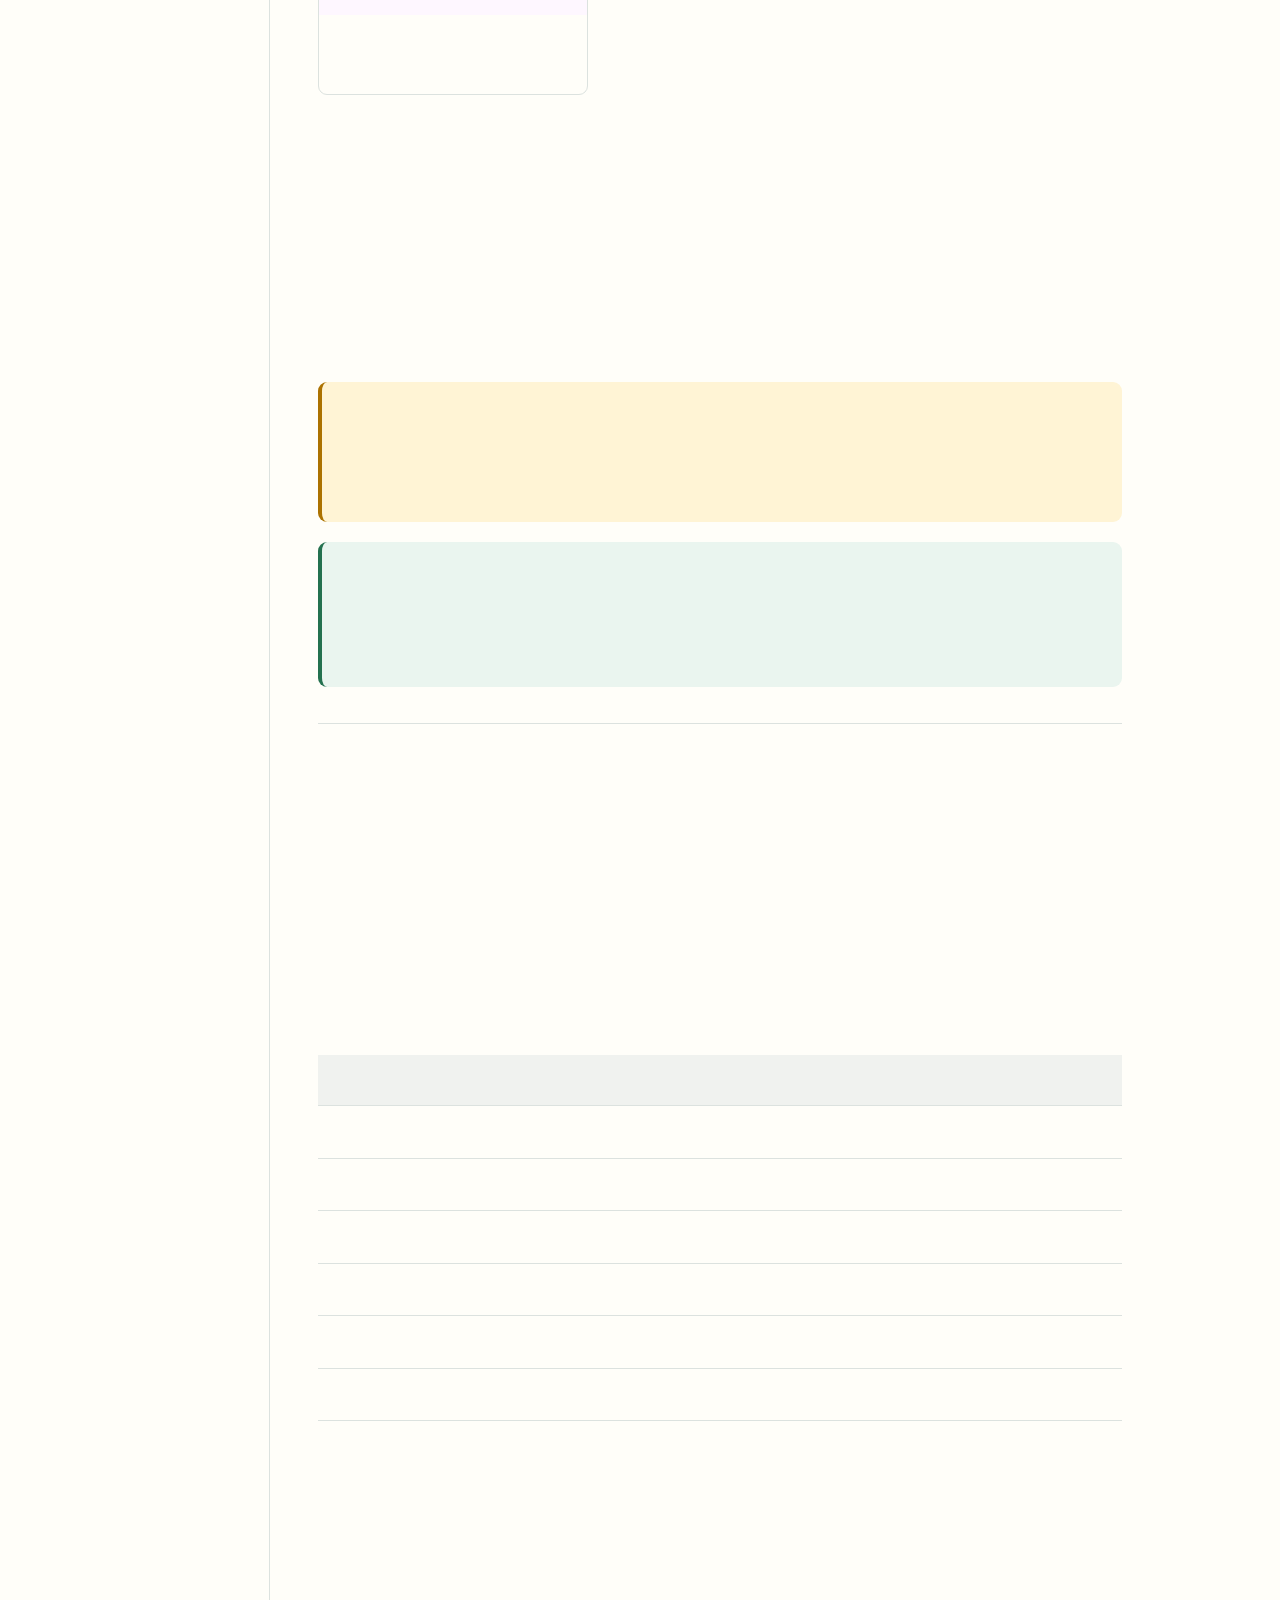
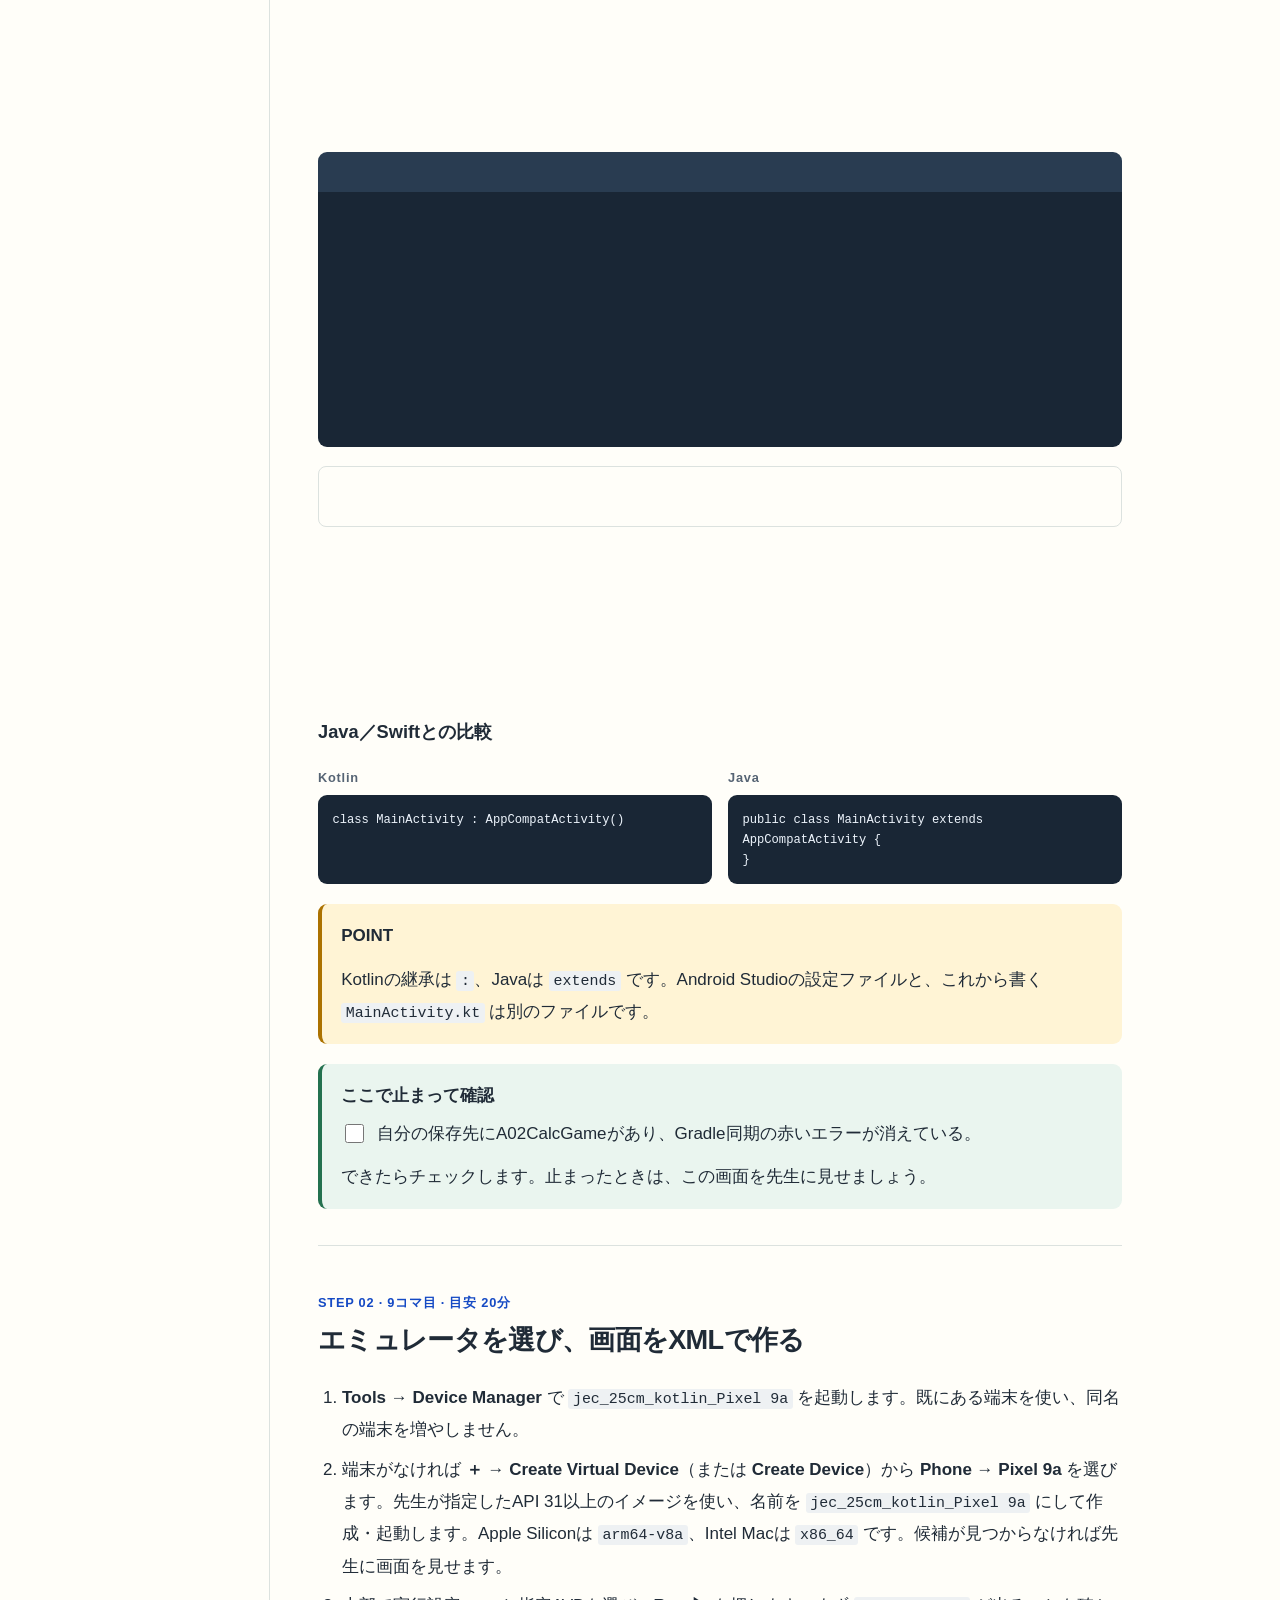
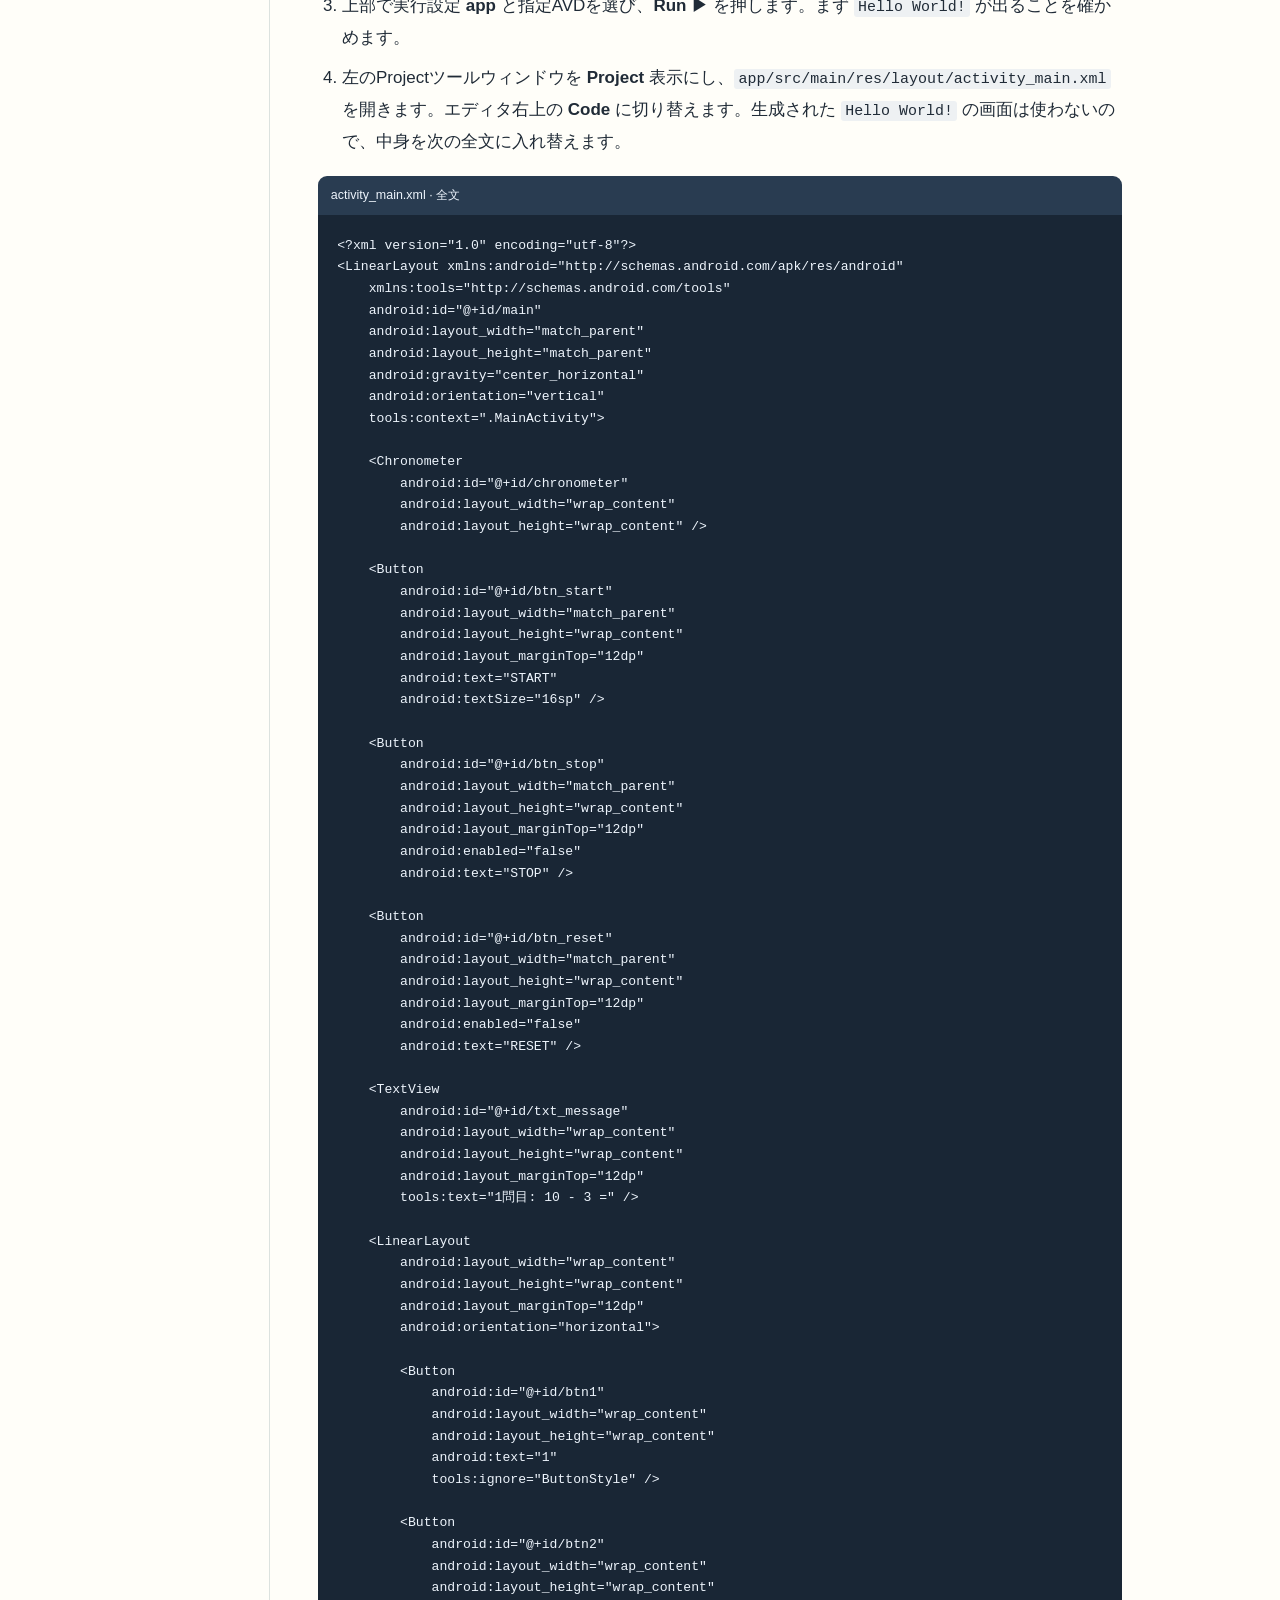
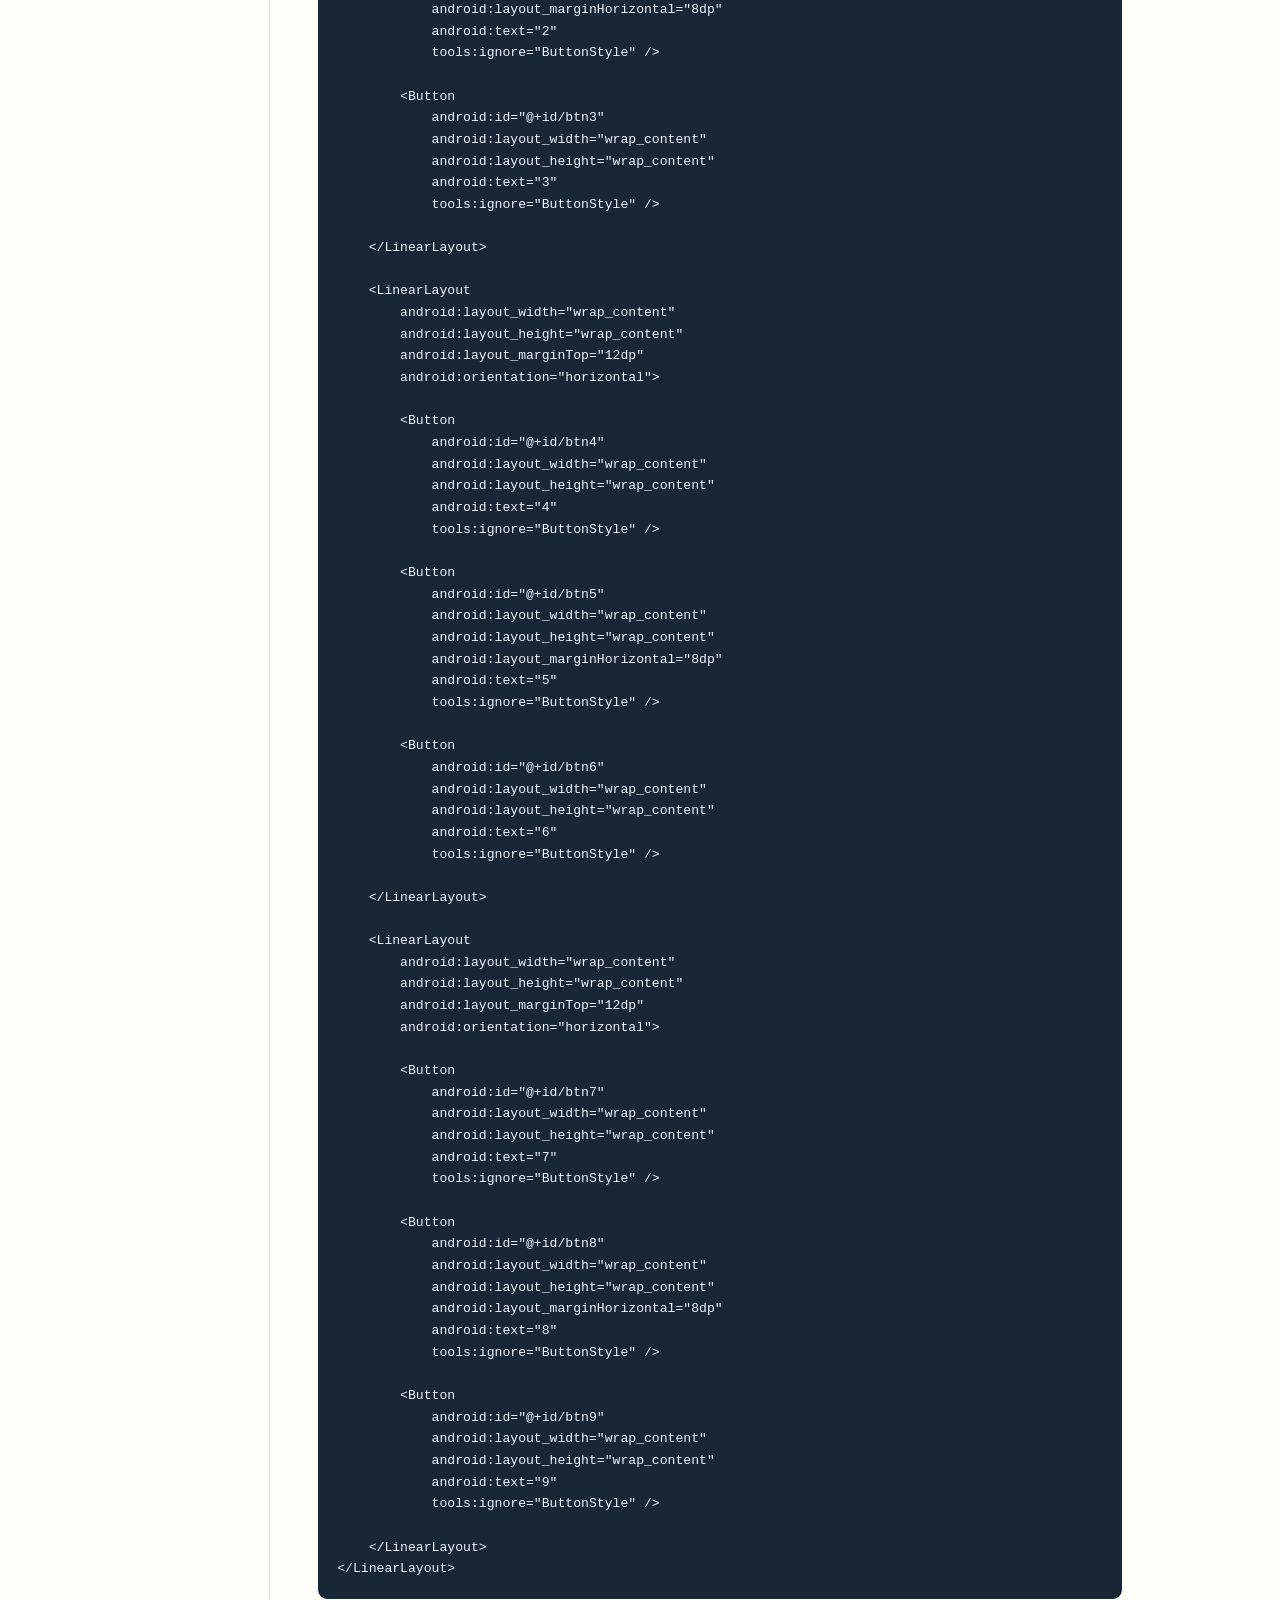
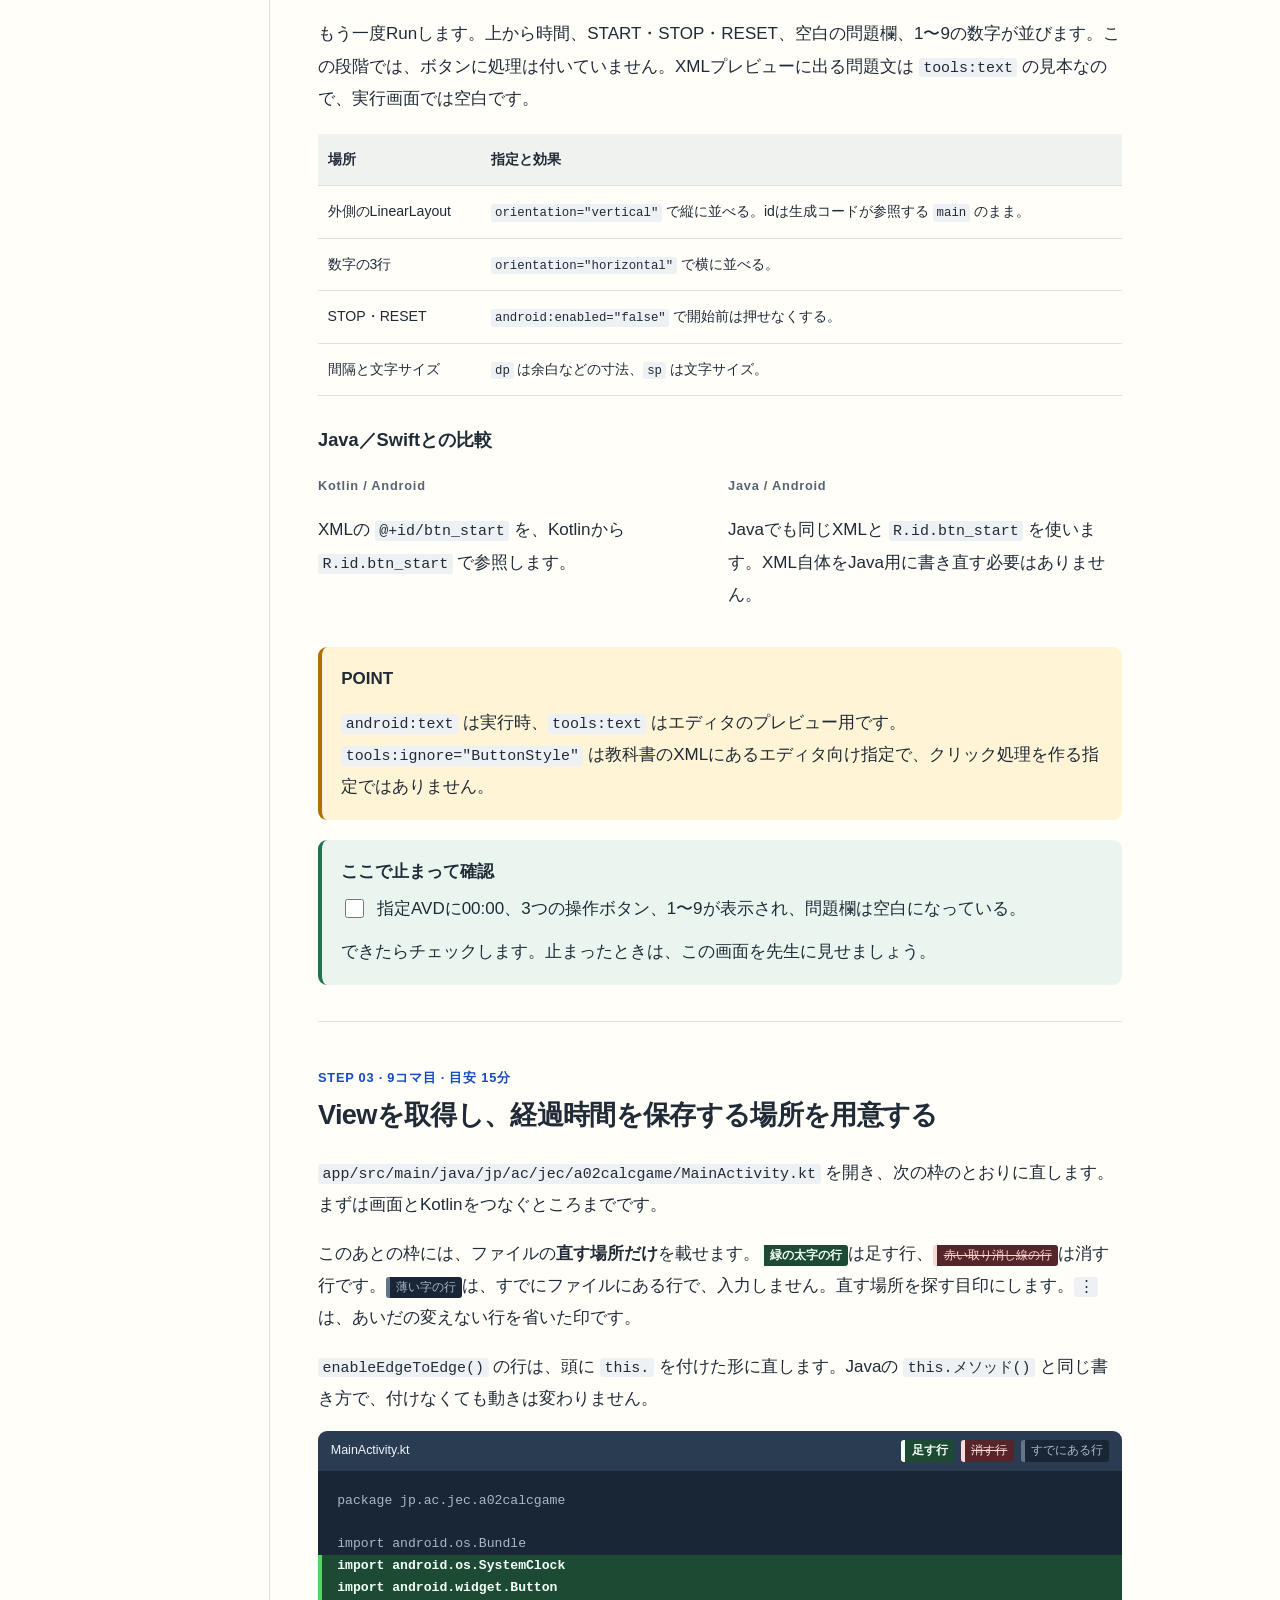
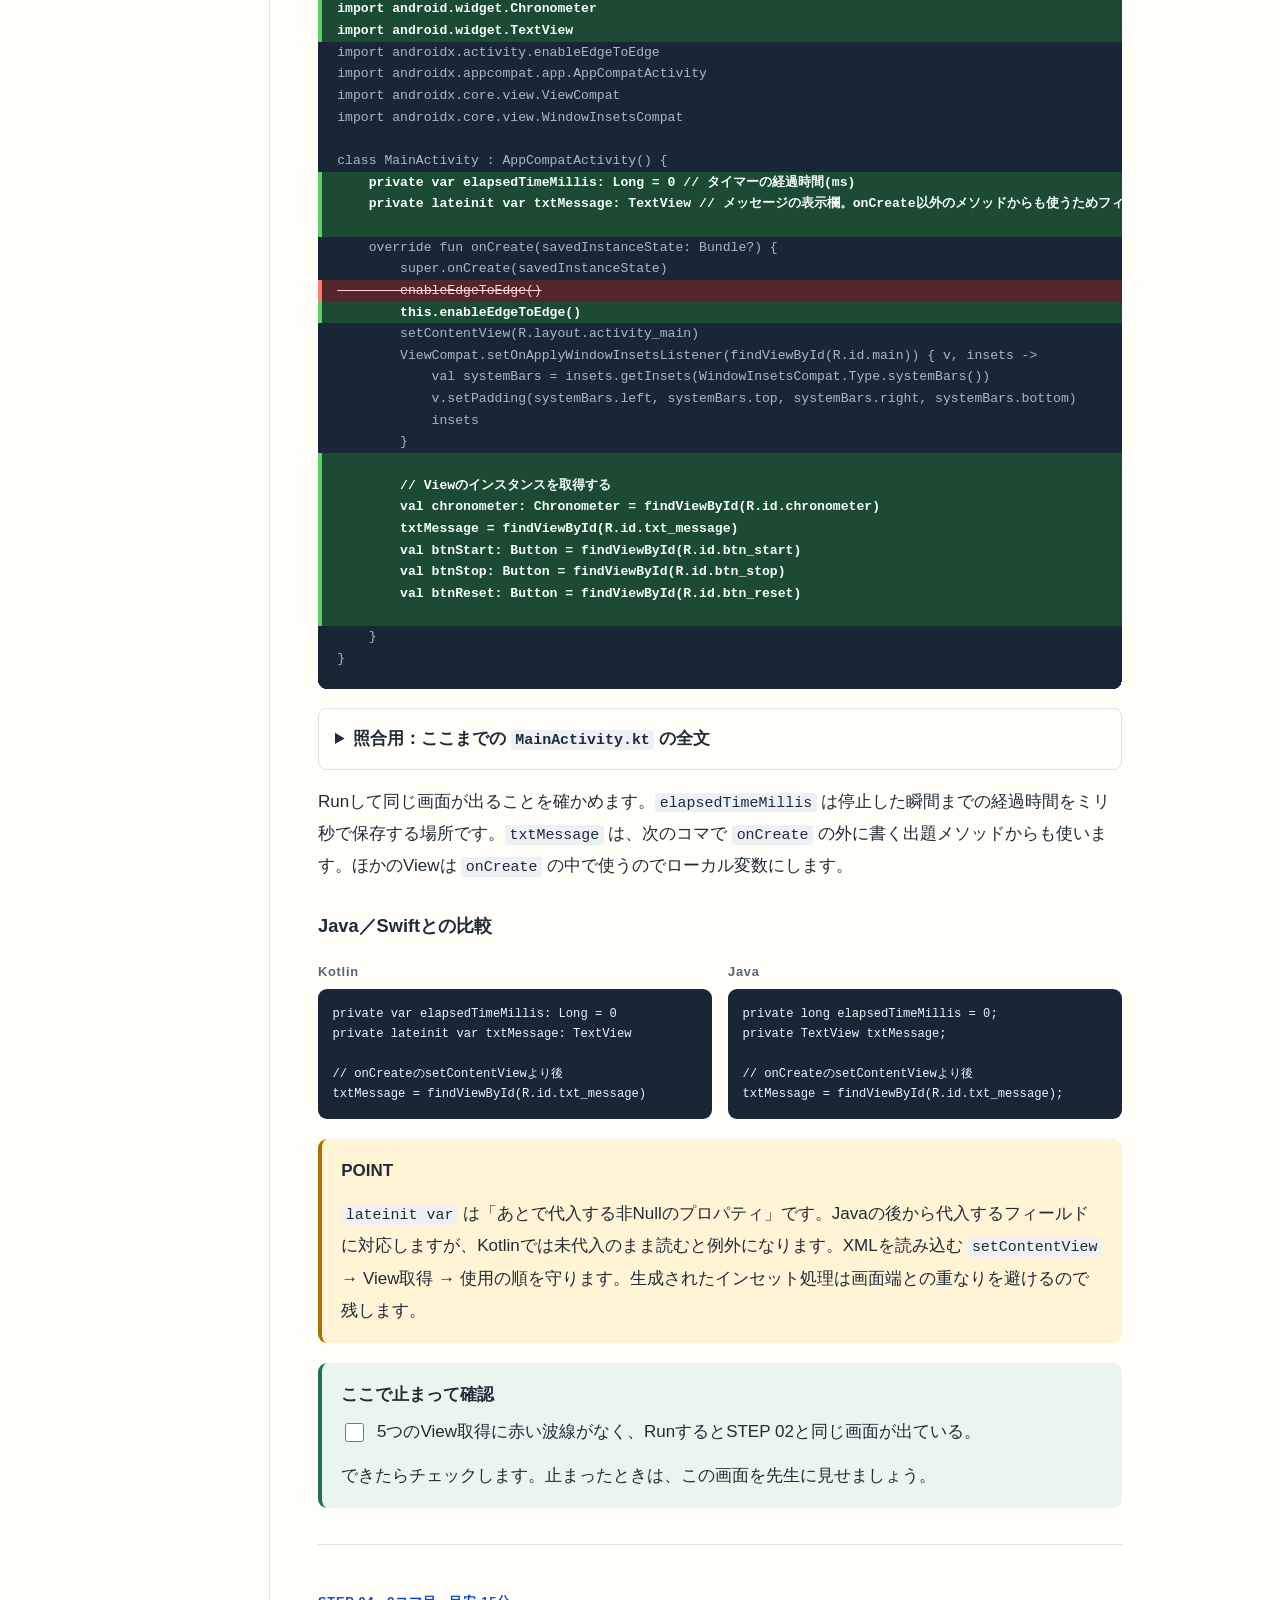
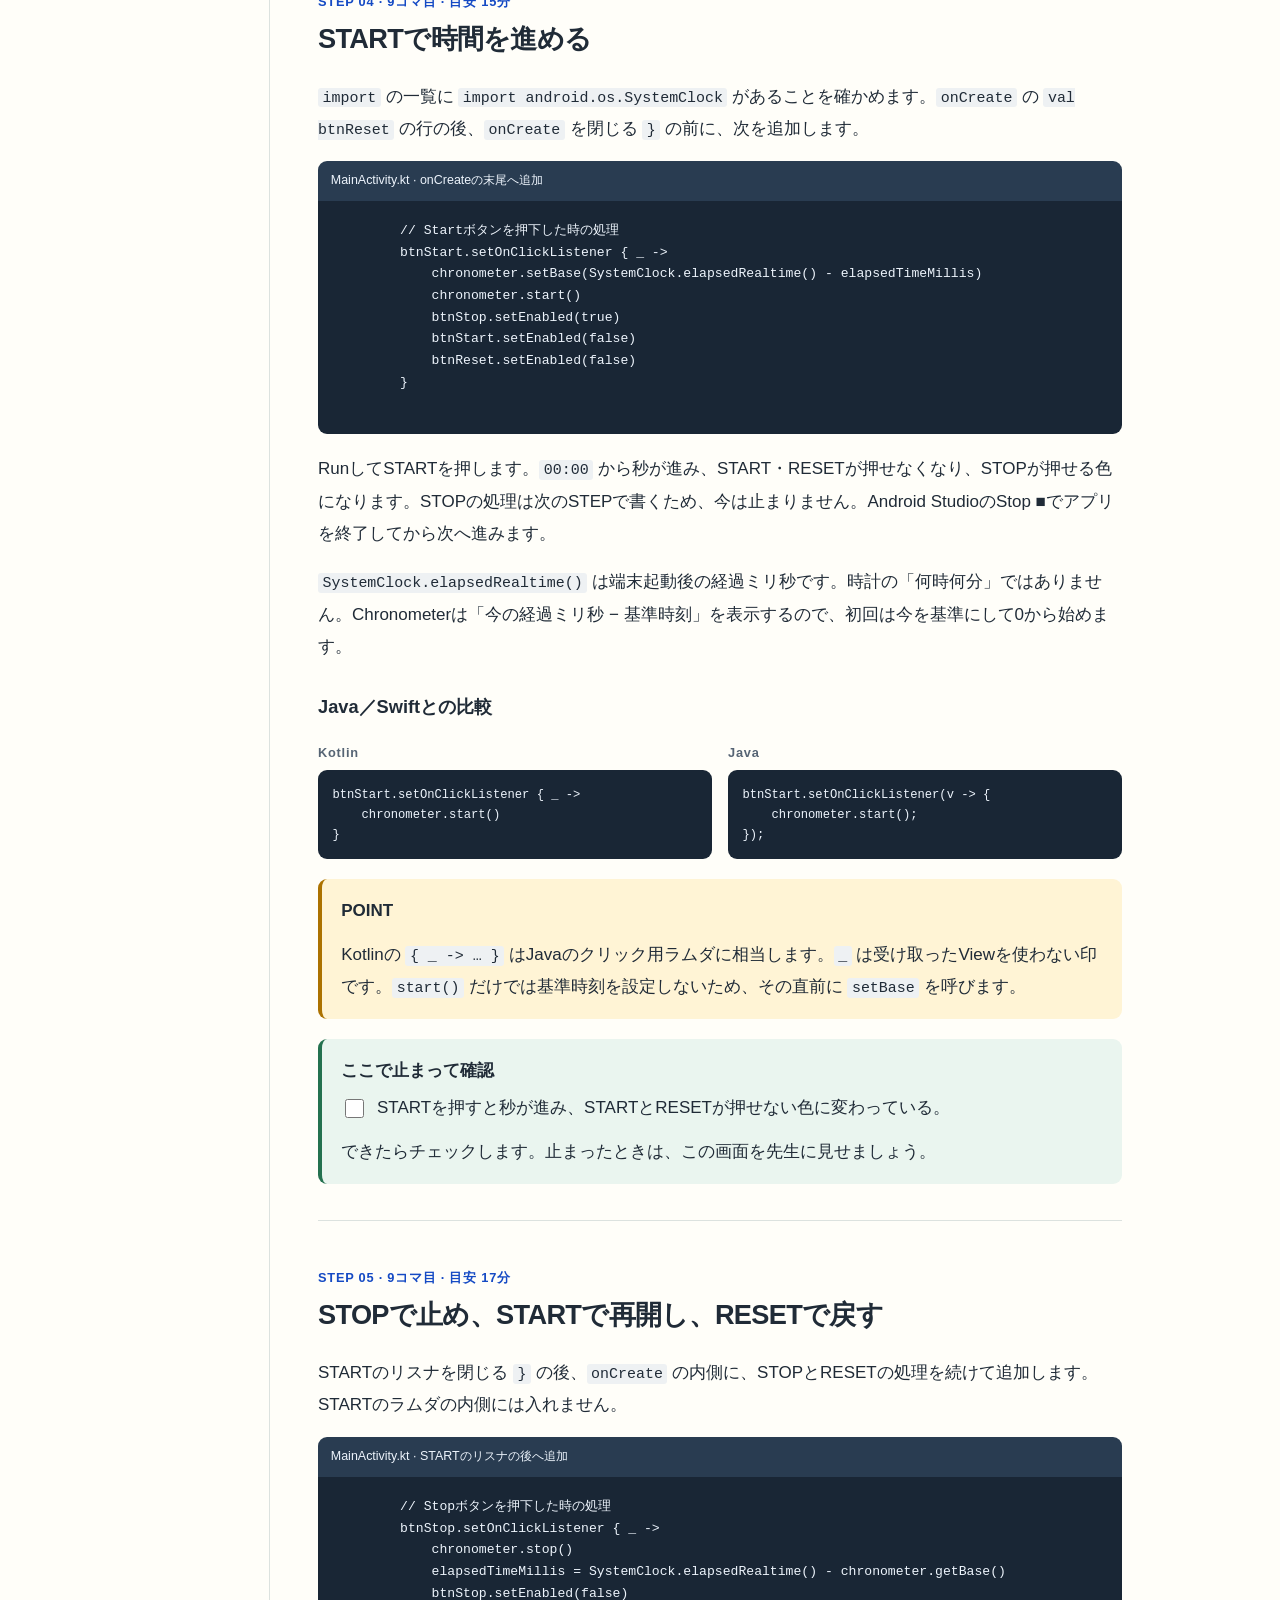
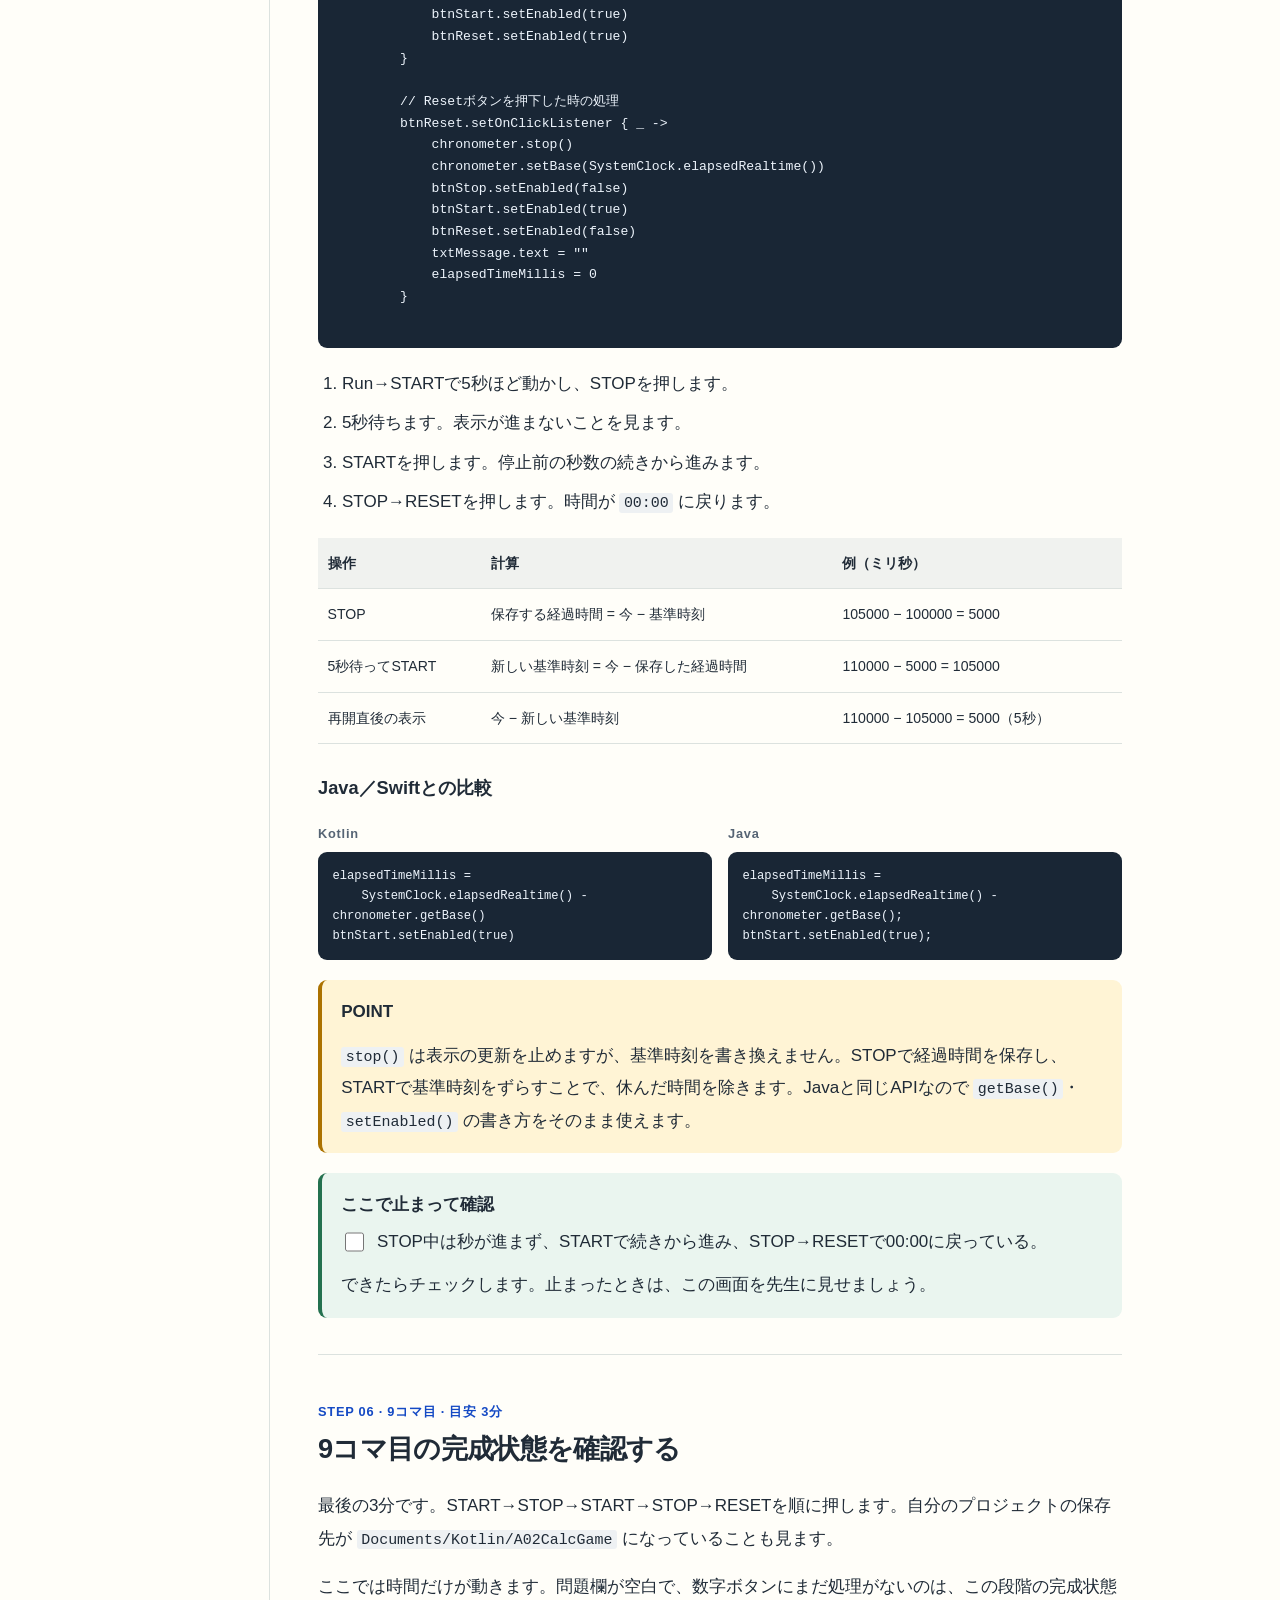
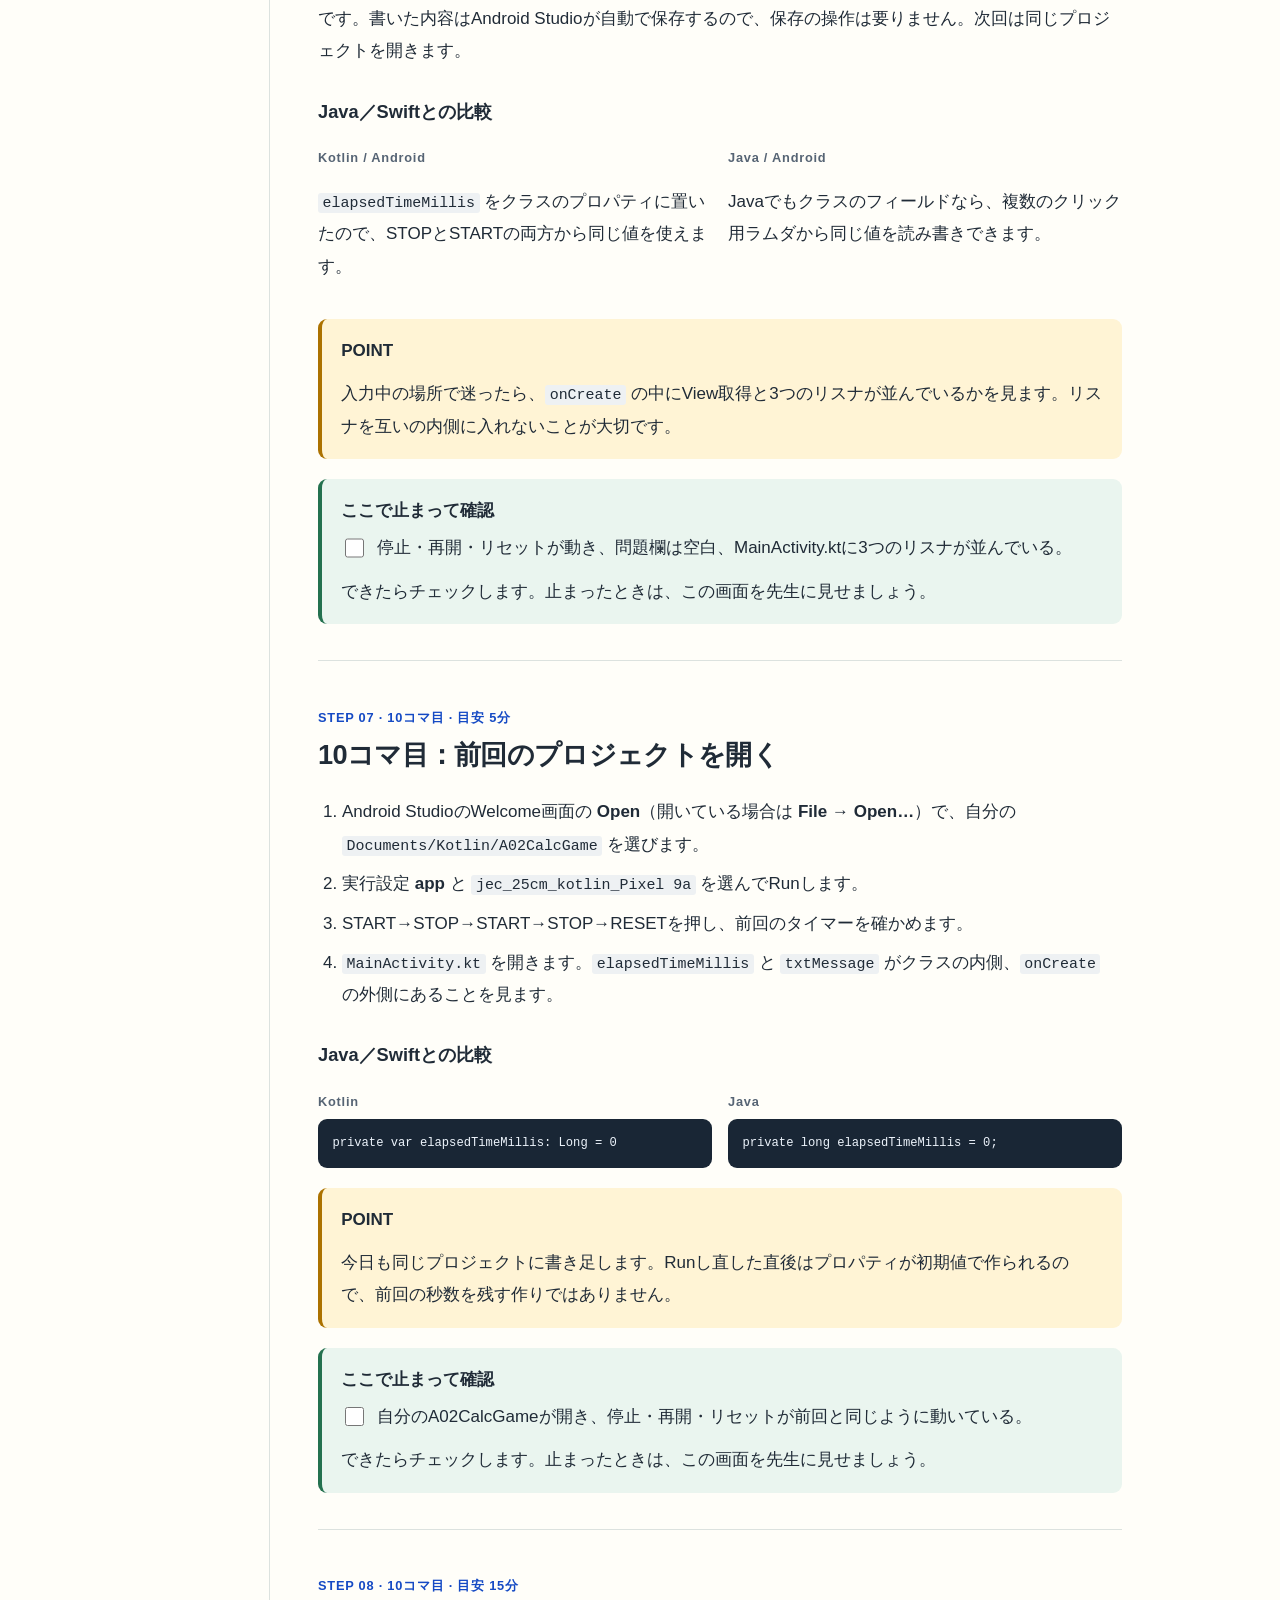
==== commit dad711d5: "Merge pull request #274 from LeoAndo/issue-273-no-save-all A02〜A04：File → Save All の案内をやめました（Android" ====
--- a/docs/calc-game/index.html
+++ b/docs/calc-game/index.html
@@ -379,7 +379,7 @@
 <div class="check"><p class="box-title">ここで止まって確認</p><label><input type="checkbox" data-check="step-05"><span>STOP中は秒が進まず、STARTで続きから進み、STOP→RESETで00:00に戻っている。</span></label><p>できたらチェックします。止まったときは、この画面を先生に見せましょう。</p></div></section>
 
 <section id="step-6"><p class="step-meta">STEP 06 · 9コマ目 · 目安 3分</p><h2>9コマ目の完成状態を確認する</h2>
-<p>最後の3分です。START→STOP→START→STOP→RESETを順に押します。自分のプロジェクトの保存先が <code>Documents/Kotlin/A02CalcGame</code> になっていることも見ます。</p><p>ここでは時間だけが動きます。問題欄が空白で、数字ボタンにまだ処理がないのは、この段階の完成状態です。次回は同じプロジェクトを開きます。</p><h3>Java／Swiftとの比較</h3><div class="compare"><div class="compare-item"><p class="compare-lang" translate="no">Kotlin / Android</p><p><code>elapsedTimeMillis</code> をクラスのプロパティに置いたので、STOPとSTARTの両方から同じ値を使えます。</p></div><div class="compare-item"><p class="compare-lang" translate="no">Java / Android</p><p>Javaでもクラスのフィールドなら、複数のクリック用ラムダから同じ値を読み書きできます。</p></div></div>
+<p>最後の3分です。START→STOP→START→STOP→RESETを順に押します。自分のプロジェクトの保存先が <code>Documents/Kotlin/A02CalcGame</code> になっていることも見ます。</p><p>ここでは時間だけが動きます。問題欄が空白で、数字ボタンにまだ処理がないのは、この段階の完成状態です。書いた内容はAndroid Studioが自動で保存するので、保存の操作は要りません。次回は同じプロジェクトを開きます。</p><h3>Java／Swiftとの比較</h3><div class="compare"><div class="compare-item"><p class="compare-lang" translate="no">Kotlin / Android</p><p><code>elapsedTimeMillis</code> をクラスのプロパティに置いたので、STOPとSTARTの両方から同じ値を使えます。</p></div><div class="compare-item"><p class="compare-lang" translate="no">Java / Android</p><p>Javaでもクラスのフィールドなら、複数のクリック用ラムダから同じ値を読み書きできます。</p></div></div>
 <div class="note"><p class="box-title">POINT</p><p>入力中の場所で迷ったら、<code>onCreate</code> の中にView取得と3つのリスナが並んでいるかを見ます。リスナを互いの内側に入れないことが大切です。</p></div>
 <div class="check"><p class="box-title">ここで止まって確認</p><label><input type="checkbox" data-check="step-06"><span>停止・再開・リセットが動き、問題欄は空白、MainActivity.ktに3つのリスナが並んでいる。</span></label><p>できたらチェックします。止まったときは、この画面を先生に見せましょう。</p></div></section>
 
@@ -726,9 +726,9 @@
 <div class="check"><p class="box-title">ここで止まって確認</p><label><input type="checkbox" data-check="step-13"><span>選んだ変更の効果が画面に現れ、試した後は元の表示と10問で終了する状態に戻っている。</span></label><p>できたらチェックします。止まったときは、この画面を先生に見せましょう。</p></div></section>
 
 <section id="step-14"><p class="step-meta">STEP 14 · 10コマ目 · 目安 3分</p><h2>10コマ目の完成状態を確認する</h2>
-<p>最後の3分です。自分のアプリで、開始前に数字を押す→START→STOP→START→10問回答→RESETを順に試します。時間や問題の数字は画像と違ってかまいません。</p><ul><li>STOPの前後で問題が同じで、休んだ時間は加わらない。</li><li>10問後に正解数と秒数が出る。</li><li>RESET後は <code>00:00</code> と空白の問題欄になり、もう一度1問目から始められる。</li></ul><p>自分のプロジェクトの <code>MainActivity.kt</code> と <code>activity_main.xml</code> を保存します。アレンジを続けるときはSTEP 13の表から、変える場所と効果を確かめて進めます。</p><h3>Java／Swiftとの比較</h3><div class="compare"><div class="compare-item"><p class="compare-lang" translate="no">Kotlin / Android</p><p><code>correctNo++</code> で数え、<code>txtMessage.text = message</code> で画面へ出します。</p></div><div class="compare-item"><p class="compare-lang" translate="no">Java / Android</p><p>Javaでは <code>correctNo++;</code> と <code>txtMessage.setText(message);</code> に対応します。計算した結果をViewへ渡す流れは同じです。</p></div></div>
+<p>最後の3分です。自分のアプリで、開始前に数字を押す→START→STOP→START→10問回答→RESETを順に試します。時間や問題の数字は画像と違ってかまいません。</p><ul><li>STOPの前後で問題が同じで、休んだ時間は加わらない。</li><li>10問後に正解数と秒数が出る。</li><li>RESET後は <code>00:00</code> と空白の問題欄になり、もう一度1問目から始められる。</li></ul><p>アレンジを続けるときはSTEP 13の表から、変える場所と効果を確かめて進めます。</p><h3>Java／Swiftとの比較</h3><div class="compare"><div class="compare-item"><p class="compare-lang" translate="no">Kotlin / Android</p><p><code>correctNo++</code> で数え、<code>txtMessage.text = message</code> で画面へ出します。</p></div><div class="compare-item"><p class="compare-lang" translate="no">Java / Android</p><p>Javaでは <code>correctNo++;</code> と <code>txtMessage.setText(message);</code> に対応します。計算した結果をViewへ渡す流れは同じです。</p></div></div>
 <div class="note"><p class="box-title">POINT</p><p>自分で作ったプロジェクトを残し、アレンジもその中の変更箇所を確かめながら進めます。</p></div>
-<div class="check"><p class="box-title">ここで止まって確認</p><label><input type="checkbox" data-check="step-14"><span>停止・再開・10問の結果・リセットが動き、自分のMainActivity.ktとXMLが保存されている。</span></label><p>できたらチェックします。止まったときは、この画面を先生に見せましょう。</p></div></section>
+<div class="check"><p class="box-title">ここで止まって確認</p><label><input type="checkbox" data-check="step-14"><span>自分のアプリで、停止・再開・10問の結果・リセットが動いている。</span></label><p>できたらチェックします。止まったときは、この画面を先生に見せましょう。</p></div></section>
 <section id="help"><h2>困ったとき</h2><table><thead><tr><th>見えている状態</th><th>確認する場所</th></tr></thead><tbody>
 <tr><td>Gradle同期が失敗する</td><td>Panda 2かを見て、STEP 01の設定全文と照合します。ほかの版なら先生に画面を見せます。</td></tr>
 <tr><td>XMLがない</td><td>作成時にEmpty Views Activityを選んだか確認します。Empty ActivityはCompose用です。</td></tr>
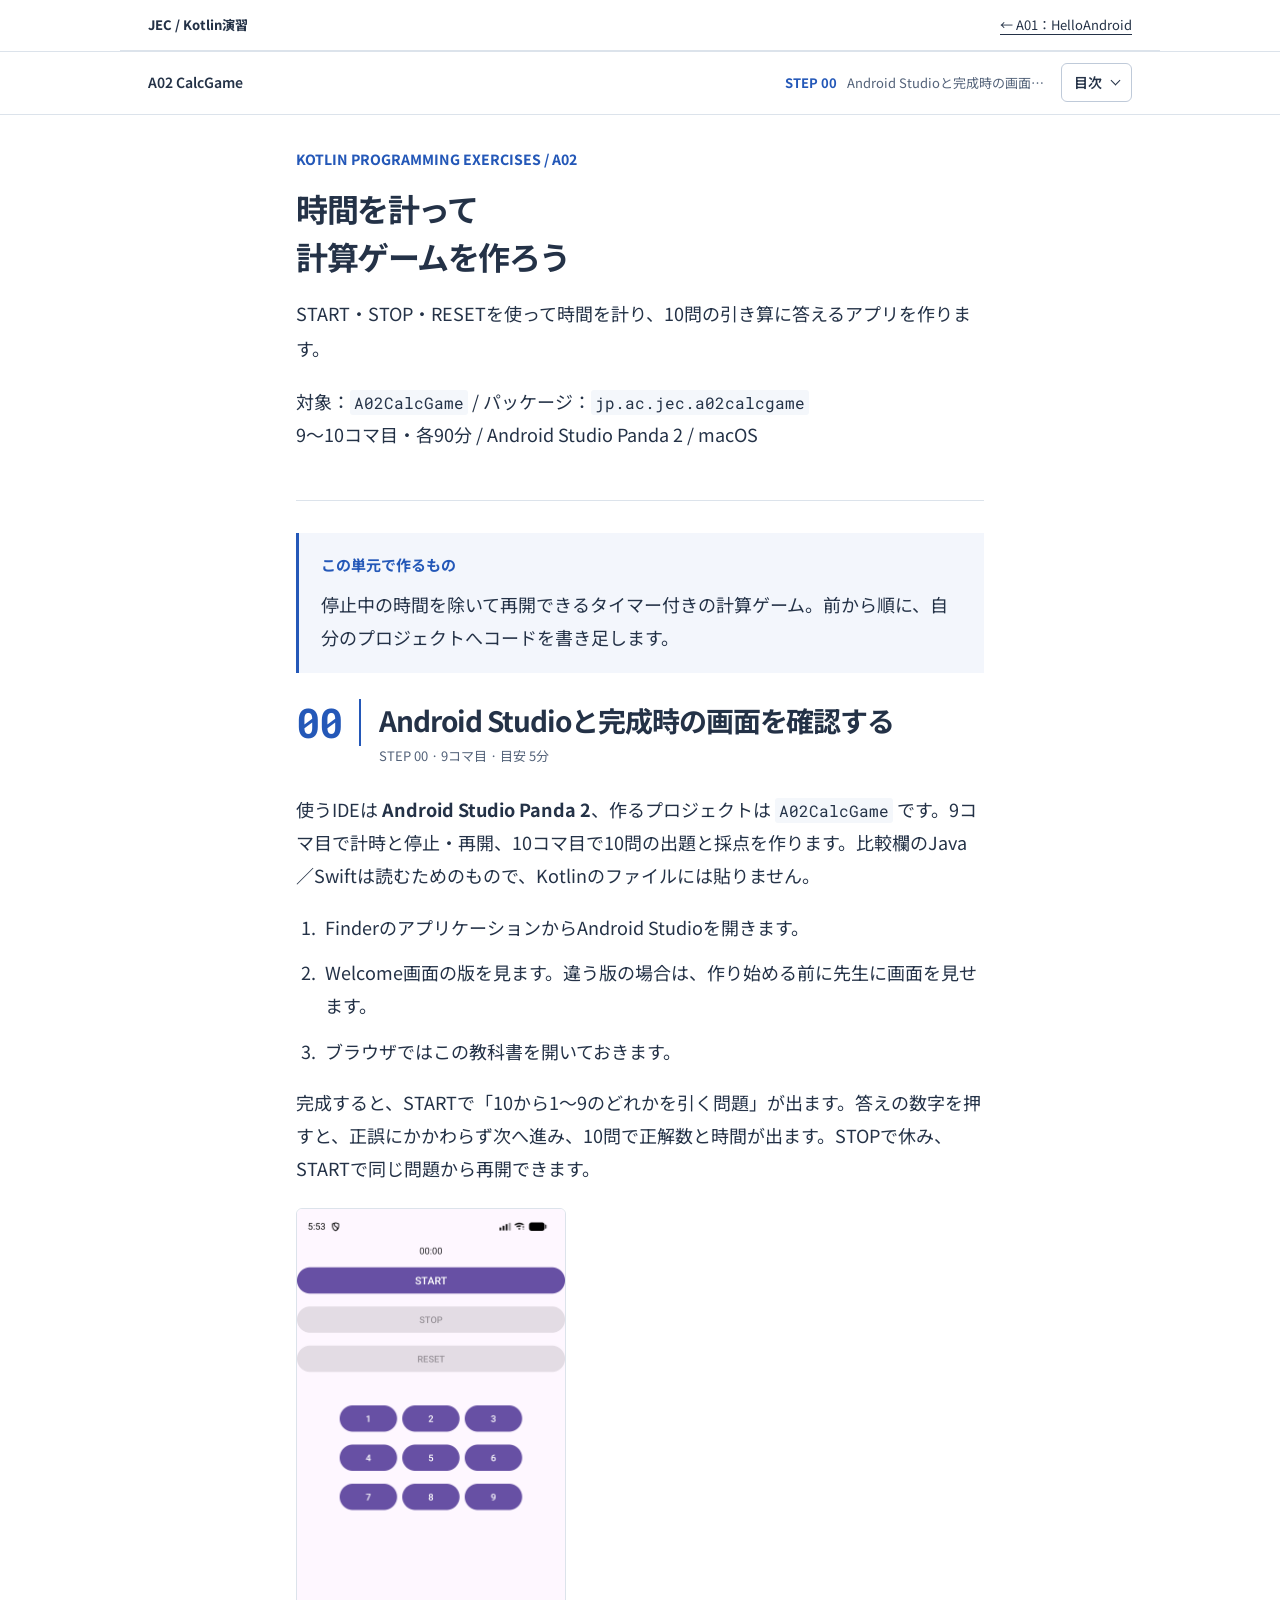
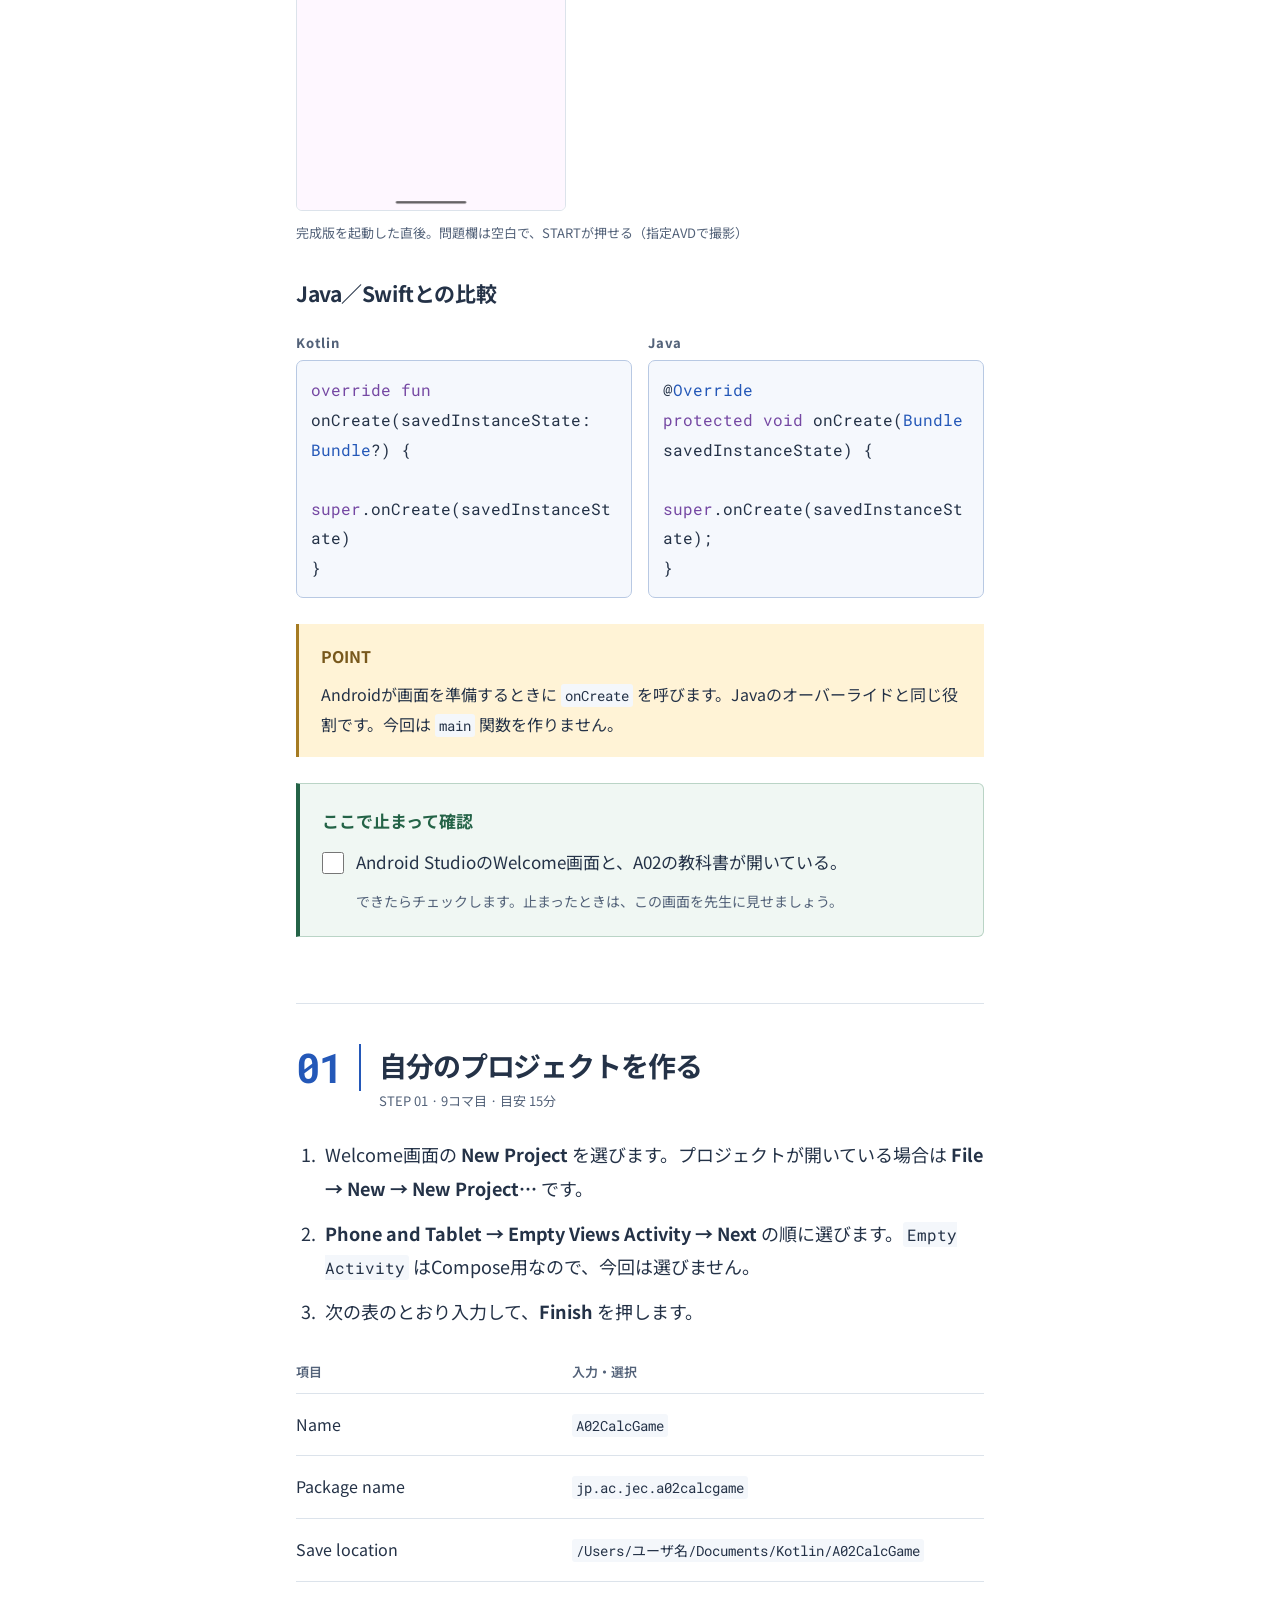
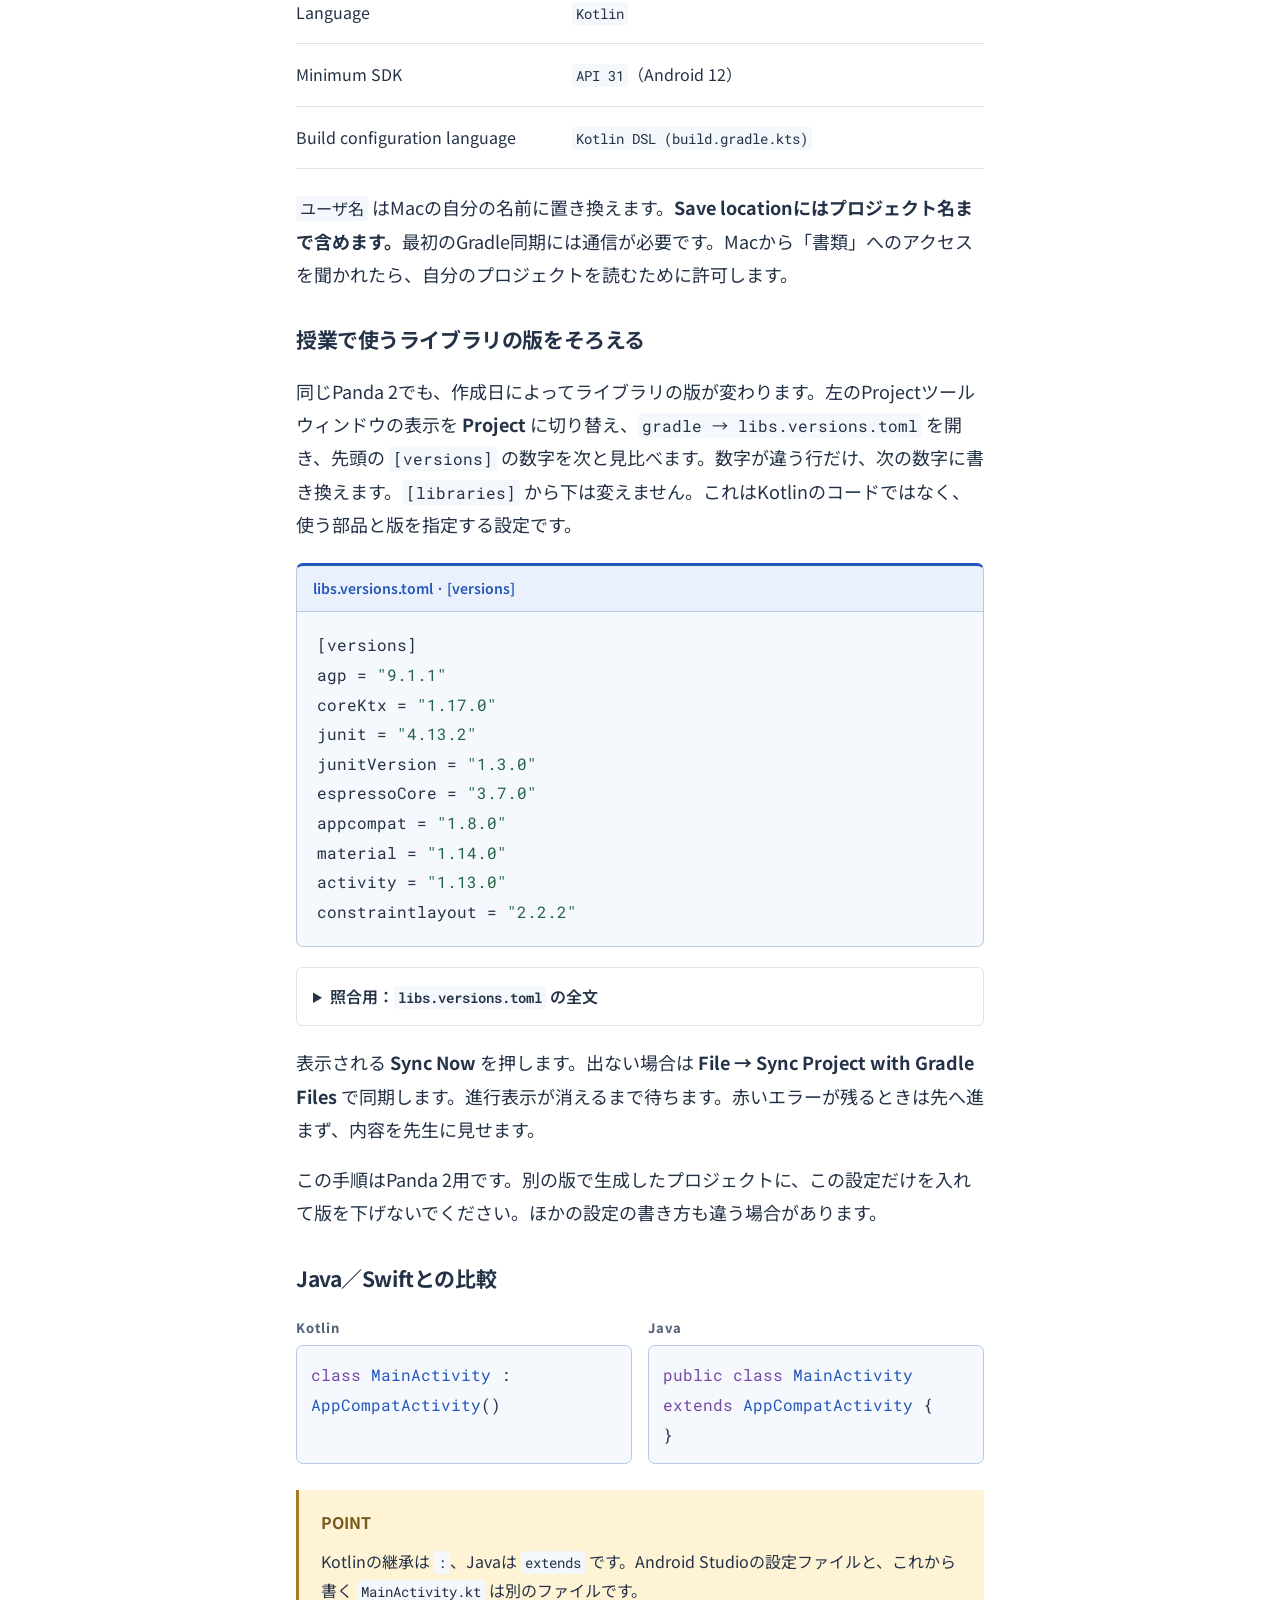
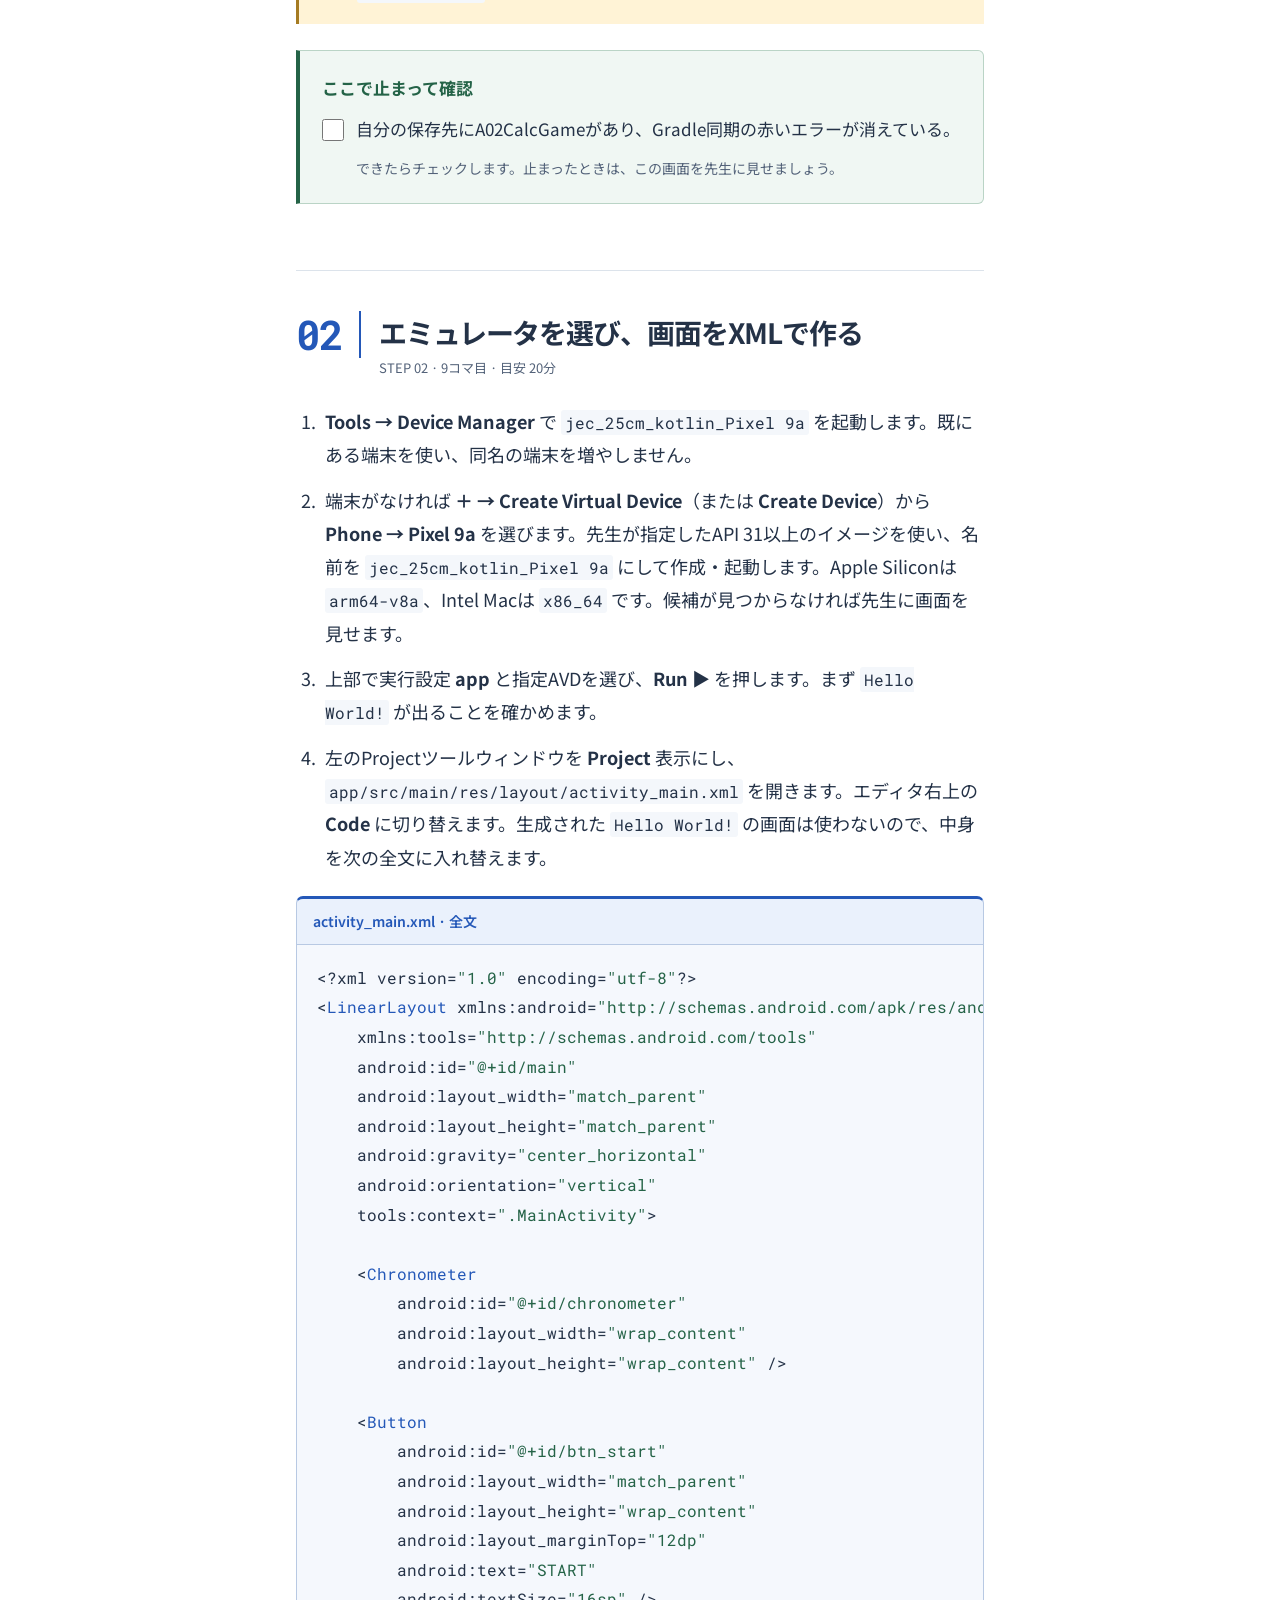
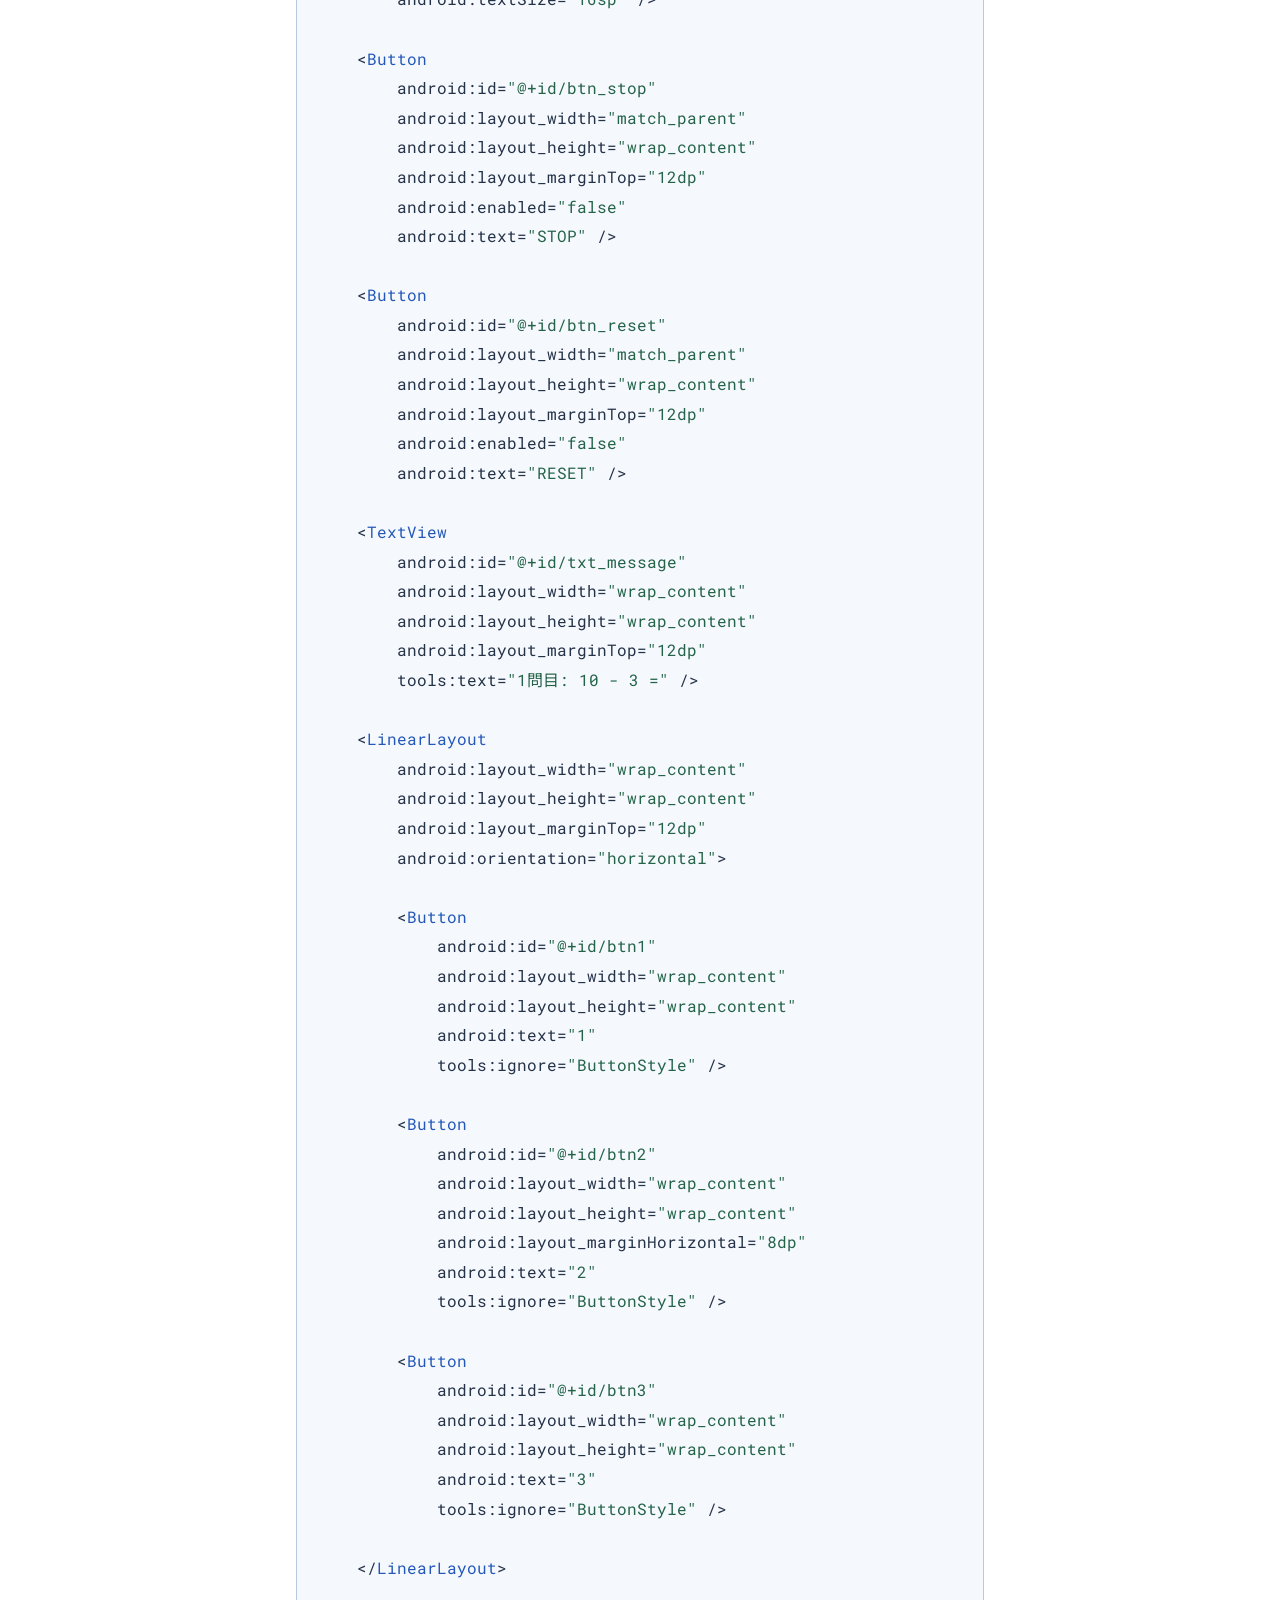
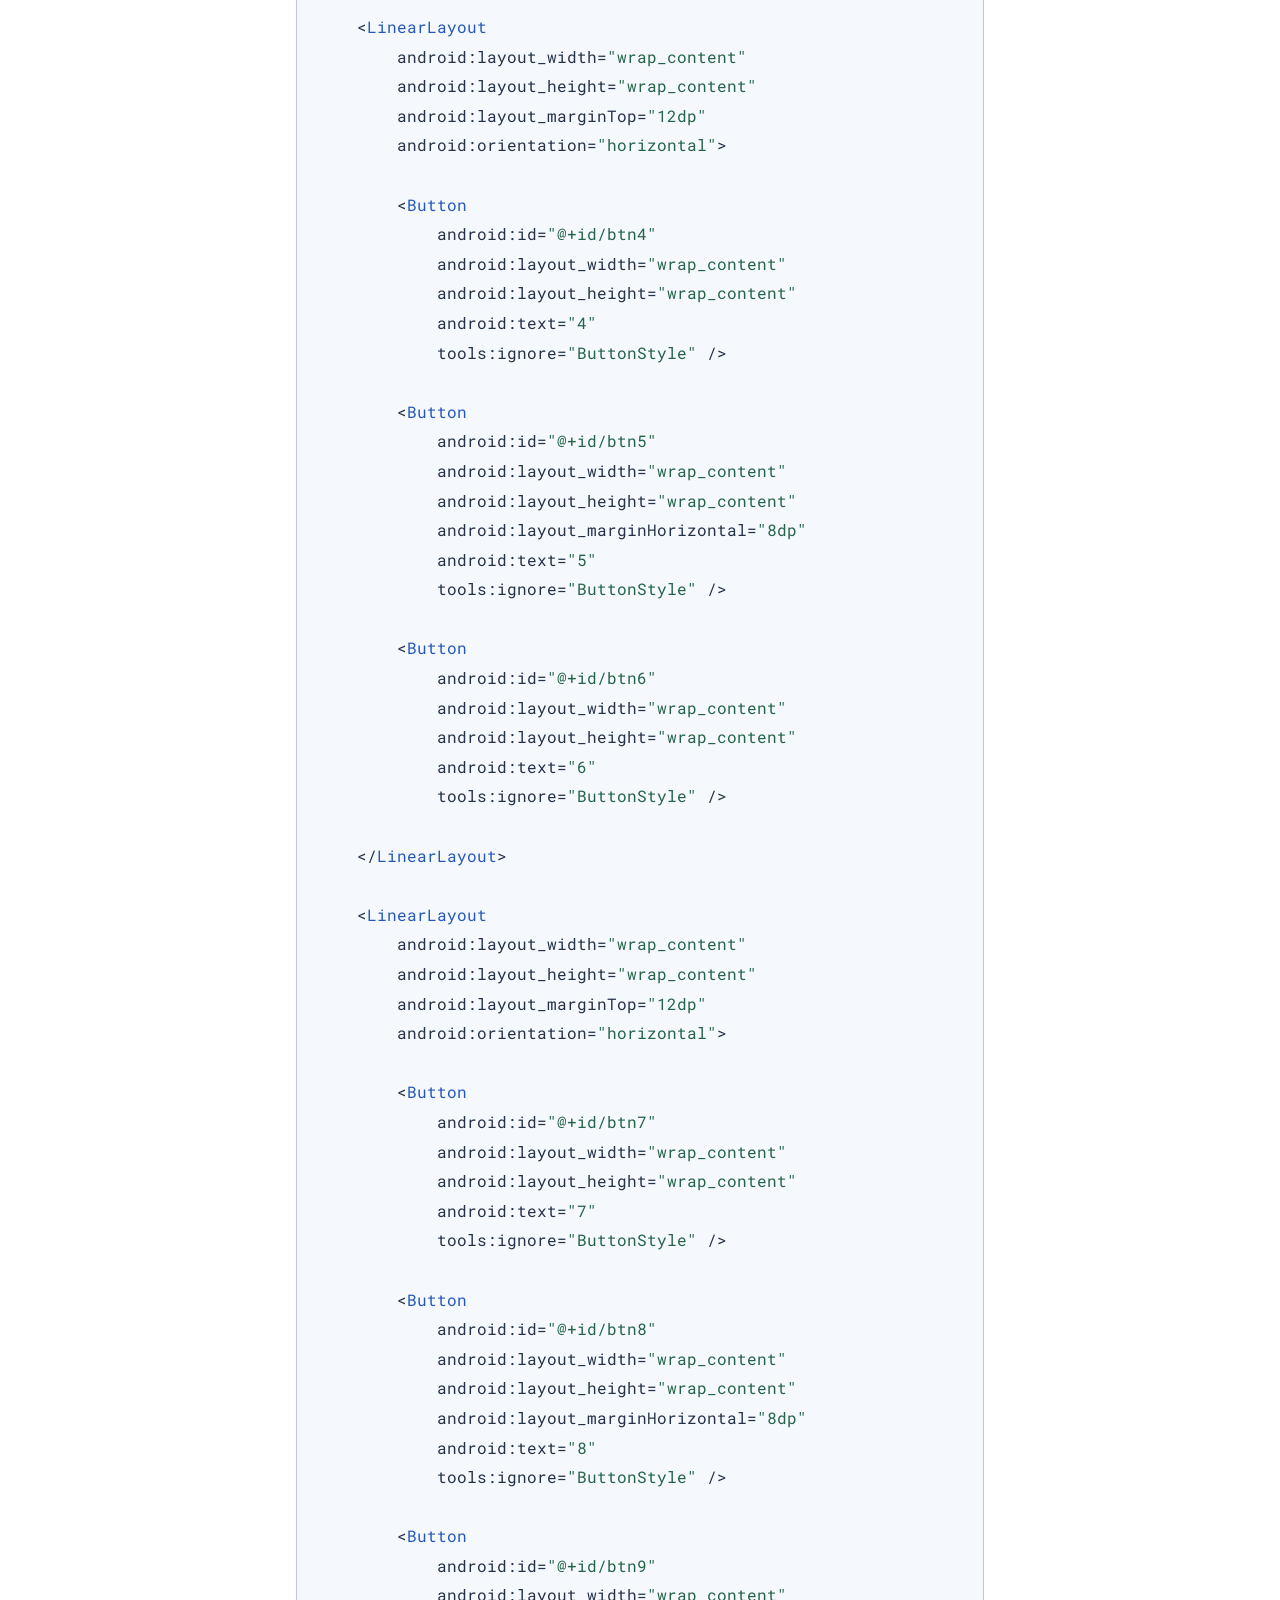
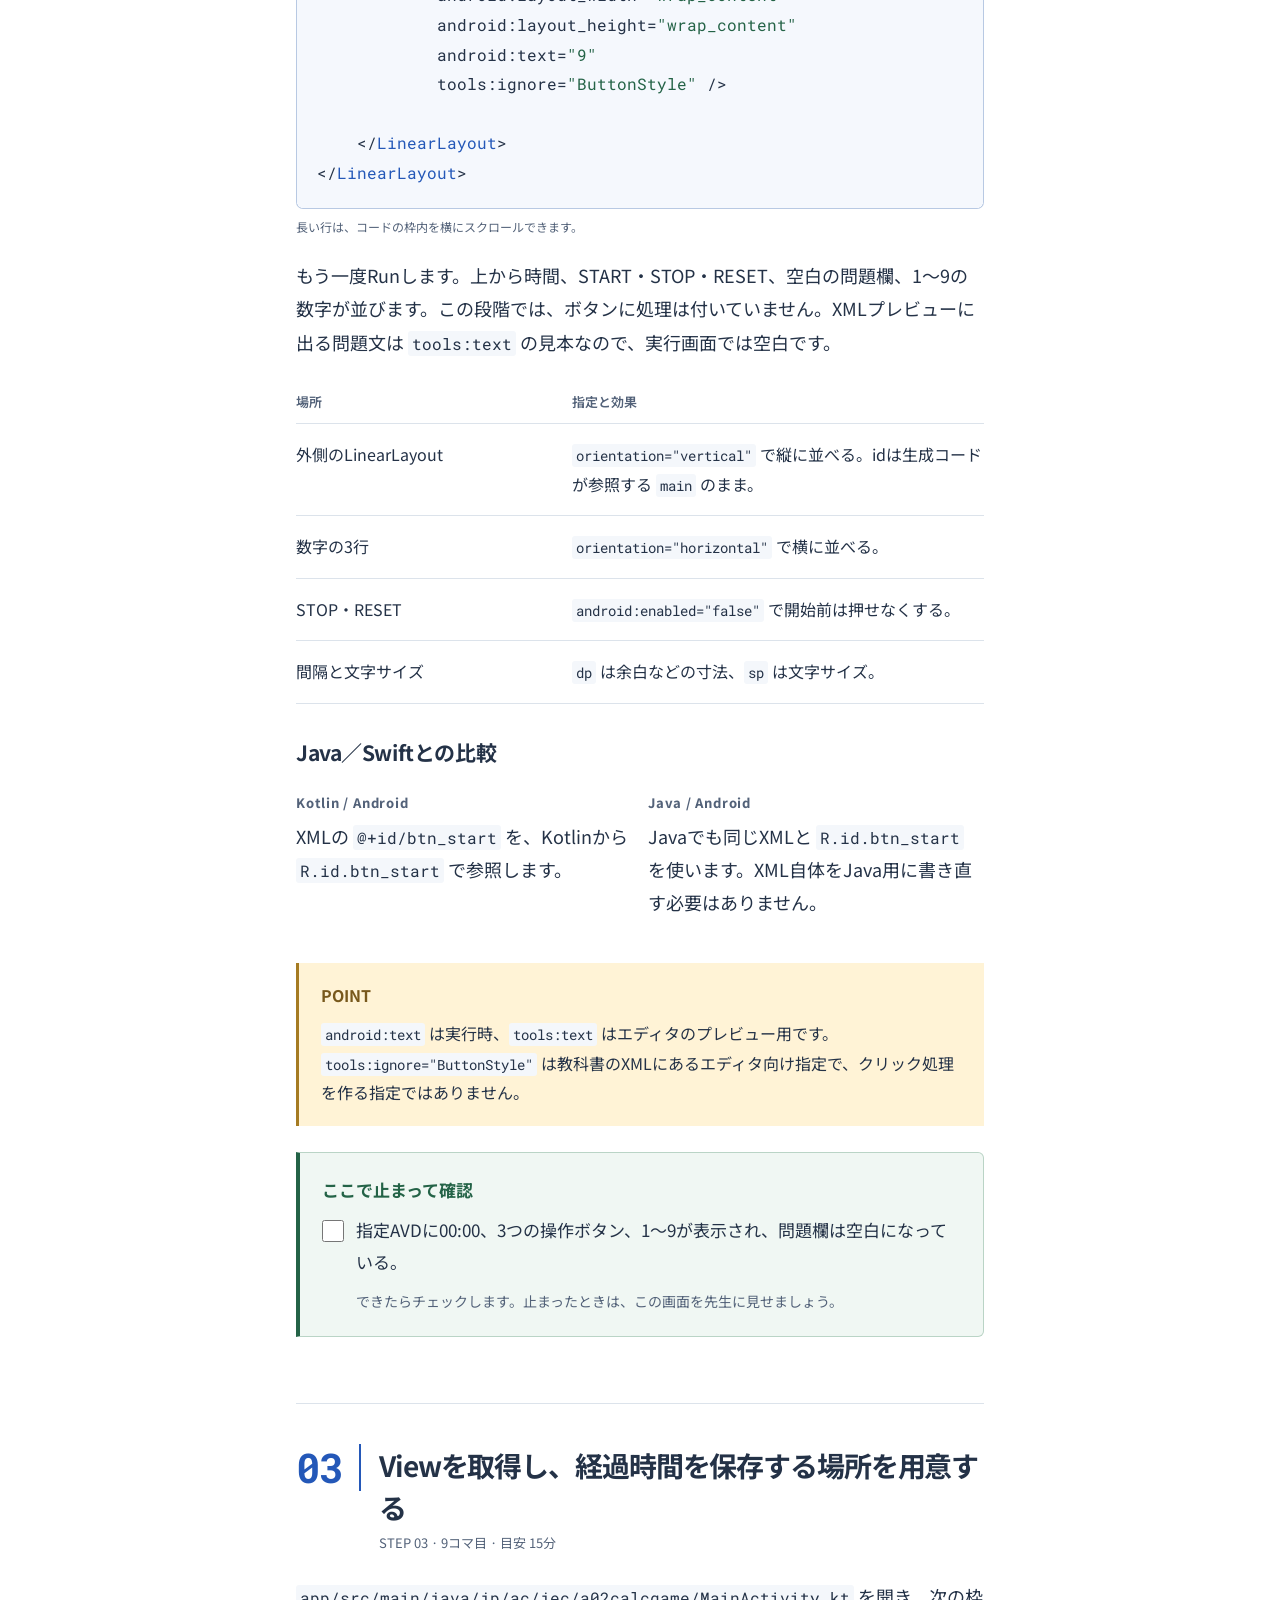
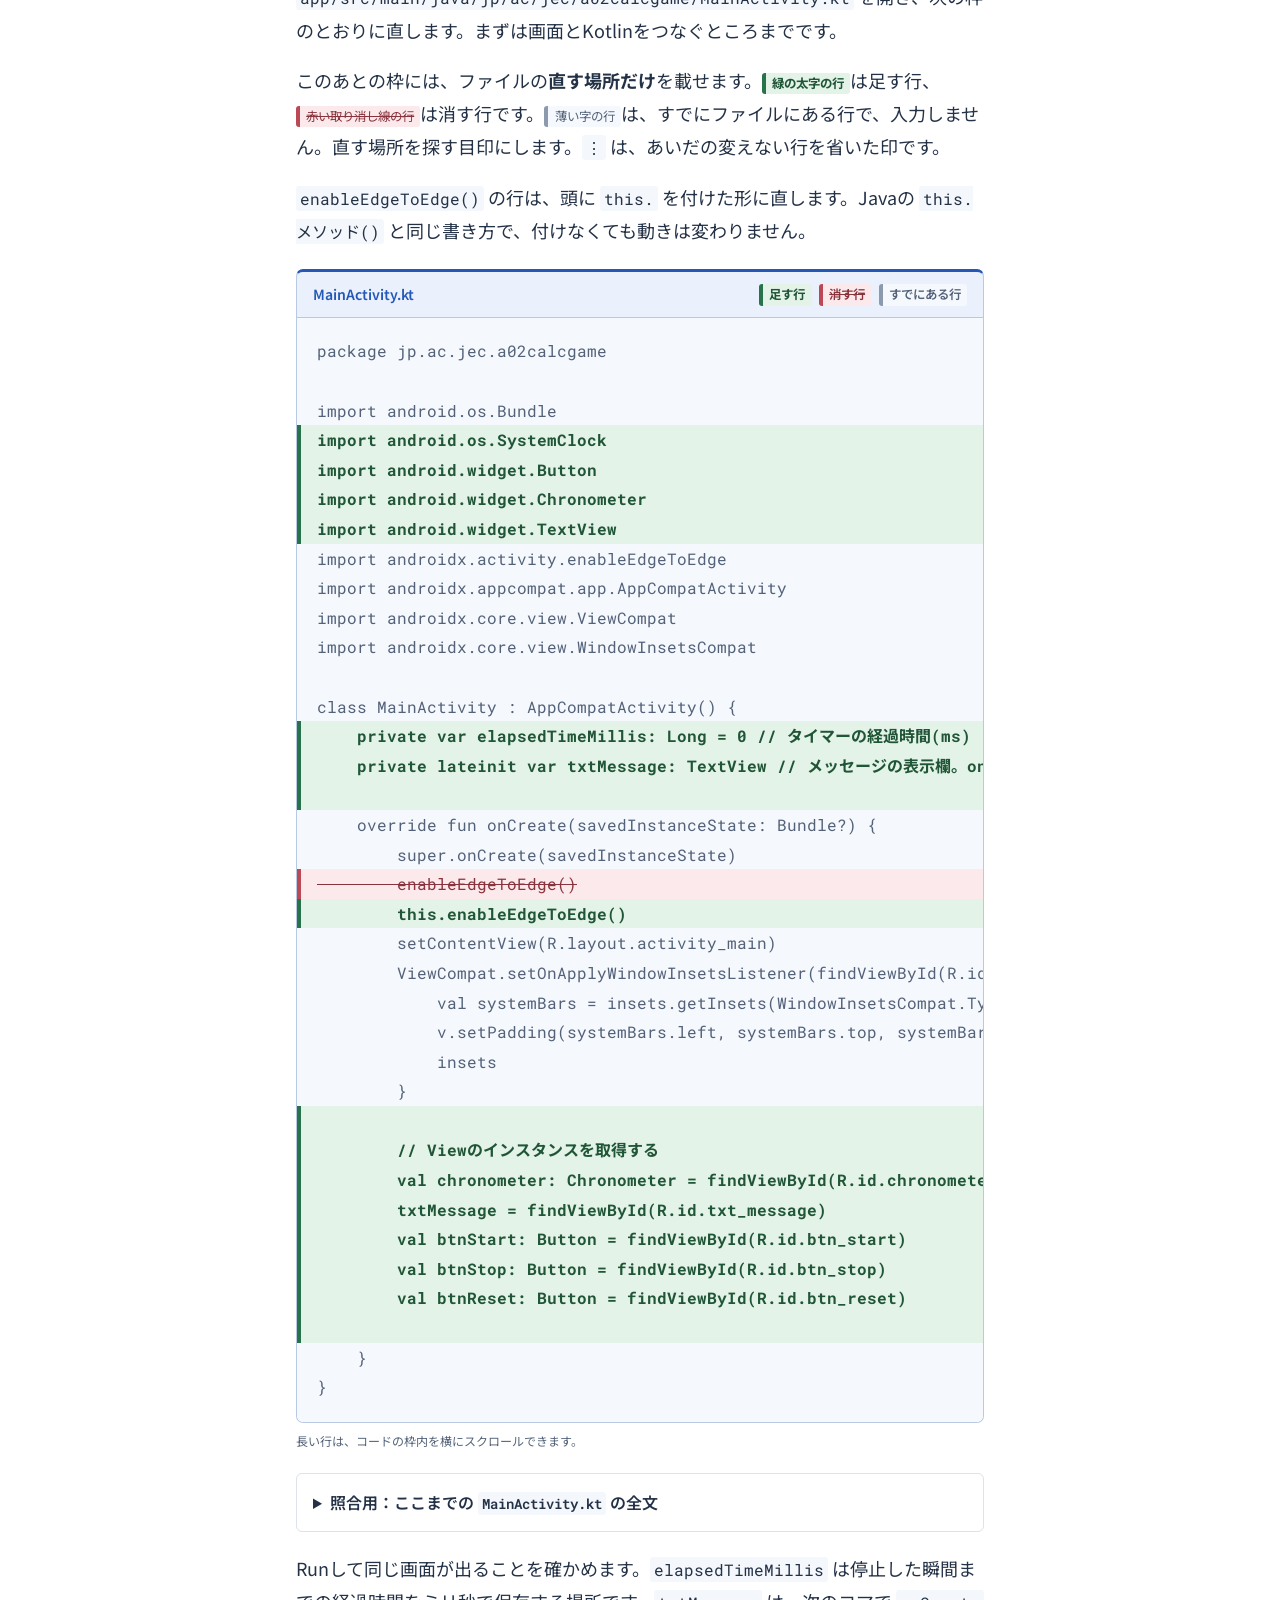
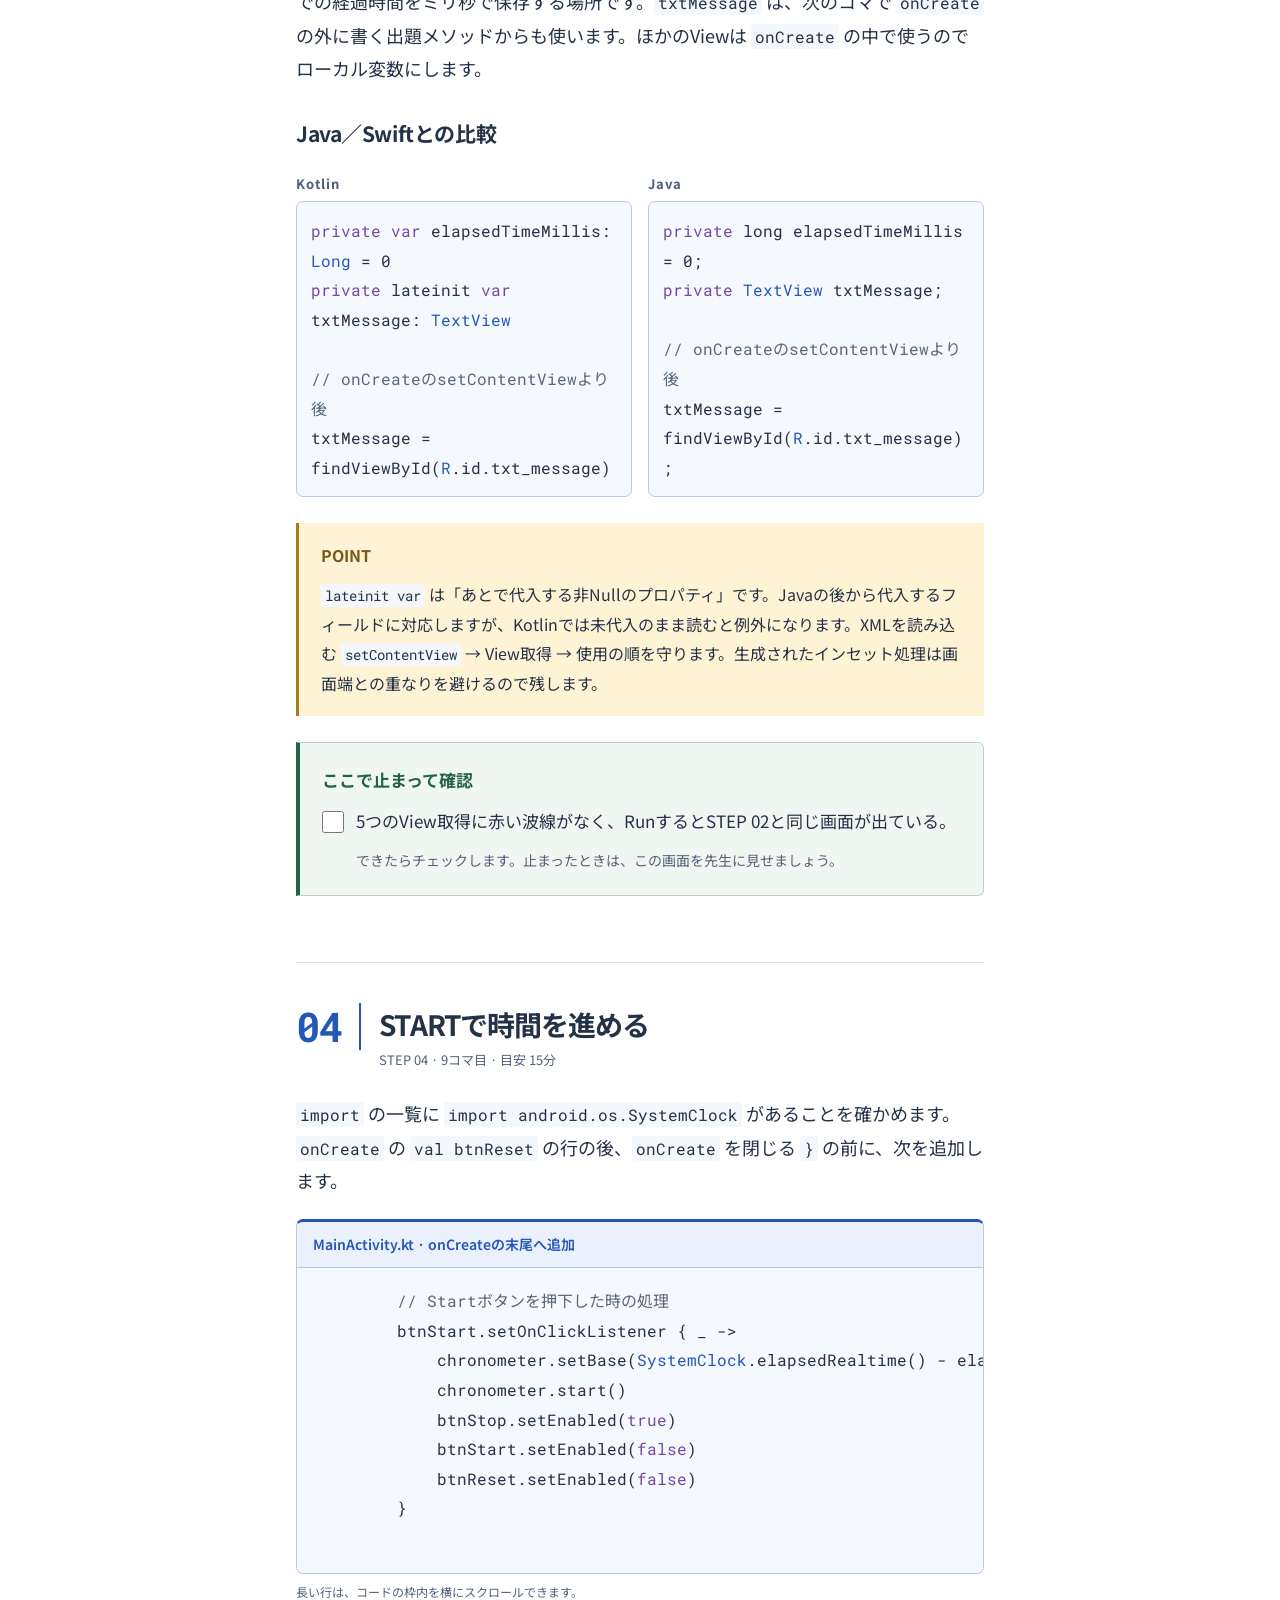
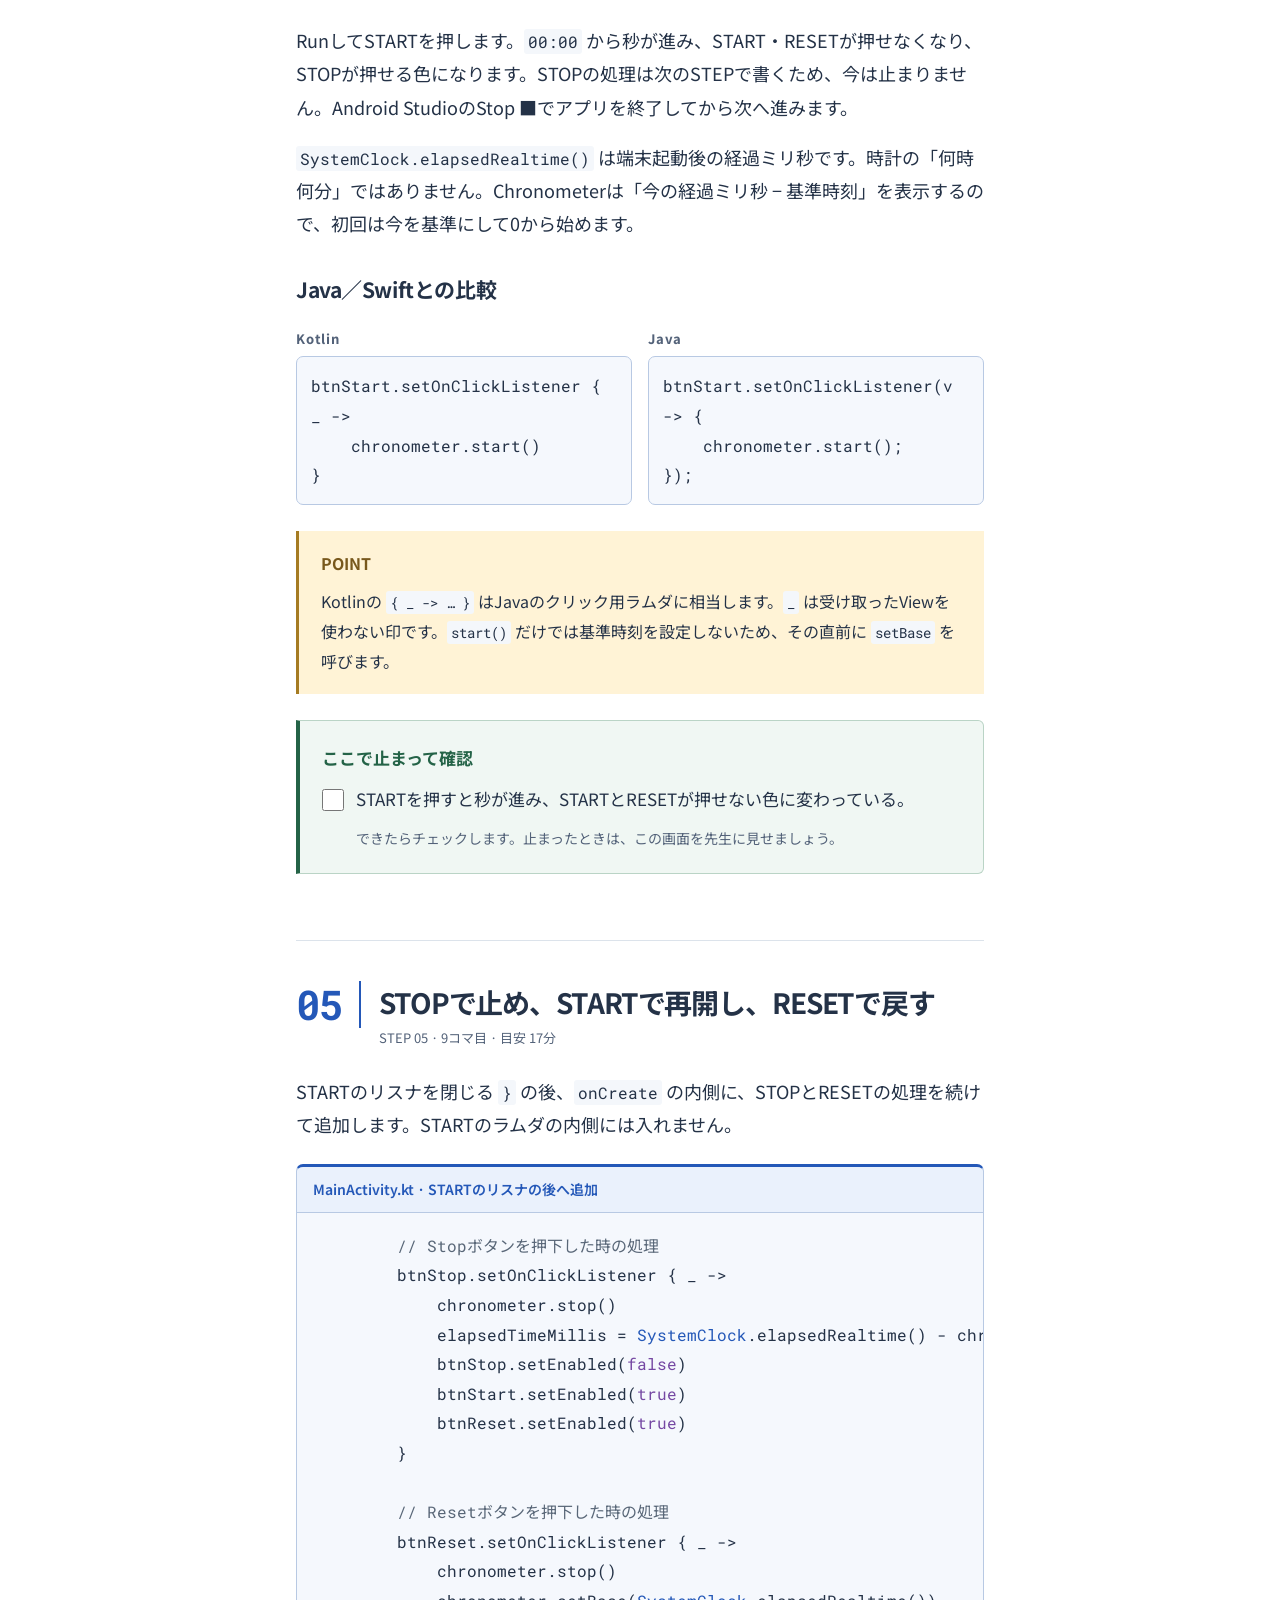
==== commit 7f57eaa5: "教科書の共通デザインとフォントを統一しFigma反映手順を追加する" ====
--- a/docs/calc-game/index.html
+++ b/docs/calc-game/index.html
@@ -3,7 +3,7 @@
 <title>A02 CalcGame — 計算ゲームを作ろう | Kotlin演習</title>
 <meta name="description" content="Android Studio Panda 2でA02CalcGameを作る、90分×2コマの教科書。停止・再開するタイマーと10問の採点を、Java・Swiftと比較して学びます。">
 <link rel="stylesheet" href="../assets/textbook.css"><script src="../assets/textbook.js" defer></script></head>
-<body data-progress-key="jec-kotlin-calc-game-v1"><a class="skip" href="#main">本文へ移動</a>
+<body class="textbook" data-progress-key="jec-kotlin-calc-game-v1"><a class="skip" href="#main">本文へ移動</a>
 <header class="topbar"><span class="brand">JEC / Kotlin演習</span><a href="../hello-android/index.html">← A01：HelloAndroid</a></header>
 <div class="shell"><aside class="sidebar"><div class="sidebar-inner"><p class="course-label">A02 / Android Studio</p><h2>CalcGame</h2>
 <div class="progress"><p data-progress-label>0 / 15 ステップ確認済み</p><progress max="15" value="0" aria-label="進捗"></progress></div><nav aria-label="目次"><ol><li><a href="#step-0">STEP 00 Android Studioと完成時の画面を確認する</a></li><li><a href="#step-1">STEP 01 自分のプロジェクトを作る</a></li><li><a href="#step-2">STEP 02 エミュレータを選び、画面をXMLで作る</a></li><li><a href="#step-3">STEP 03 Viewを取得し、経過時間を保存する場所を用意する</a></li><li><a href="#step-4">STEP 04 STARTで時間を進める</a></li><li><a href="#step-5">STEP 05 STOPで止め、STARTで再開し、RESETで戻す</a></li><li><a href="#step-6">STEP 06 9コマ目の完成状態を確認する</a></li><li><a href="#step-7">STEP 07 10コマ目：前回のプロジェクトを開く</a></li><li><a href="#step-8">STEP 08 問題の状態と、1問を作るメソッドを追加する</a></li><li><a href="#step-9">STEP 09 START・STOP・RESETと問題の状態をつなぐ</a></li><li><a href="#step-10">STEP 10 9個の数字ボタンに同じ処理を付ける</a></li><li><a href="#step-11">STEP 11 採点し、10問で時間と結果を表示する</a></li><li><a href="#step-12">STEP 12 完成コードと照合する</a></li><li><a href="#step-13">STEP 13 アレンジできる場所を試す</a></li><li><a href="#step-14">STEP 14 10コマ目の完成状態を確認する</a></li></ol></nav><div class="resources"><a href="#help">困ったとき</a><a href="../hello-kotlin/index.html">K01：HelloKotlin</a><a href="../hello-android/index.html">A01：HelloAndroid</a><span aria-current="page">A02：CalcGame</span><a href="../github-search/index.html">A03：GithubSearch</a><a href="../funny-camera/index.html">A04：FunnyCamera</a><a href="../common/setup.html?from=calc-game">共通：はじめの準備</a><a href="../common/apk.html?from=calc-game">共通：提出課題とAPK</a><a href="../common/other-versions.html?from=calc-game">共通：ちがうAndroid Studioの版</a><a href="../common/help.html?from=calc-game">共通：困ったとき</a></div></div></aside>
--- a/docs/assets/textbook.css
+++ b/docs/assets/textbook.css
@@ -1,5 +1,22 @@
+/* 教材ZIPでも同じ書体を使う。取得元・再配布条件は fonts/README.md を参照。 */
+@font-face {
+  font-family: "Noto Sans JP";
+  src: url("fonts/noto-sans-jp/NotoSansJP-wght.ttf") format("truetype");
+  font-style: normal;
+  font-weight: 100 900;
+  font-display: swap;
+}
+@font-face {
+  font-family: "Roboto Mono";
+  src: url("fonts/roboto-mono/RobotoMono-wght.ttf") format("truetype");
+  font-style: normal;
+  font-weight: 100 700;
+  font-display: swap;
+}
 :root {
   color-scheme: light;
+  --font-body: "Noto Sans JP", sans-serif;
+  --font-code: "Roboto Mono", "Noto Sans JP", monospace;
   --ink: #202b37;
   --muted: #566474;
   --paper: #fffef9;
@@ -8,9 +25,9 @@
   --mint: #eaf5ef;
 }
 * { box-sizing: border-box; }
-html { scroll-behavior: smooth; scroll-padding-top: calc(var(--language-nav-height, 0px) + 1.5rem); }
-body { margin: 0; background: var(--paper); color: var(--ink); font-family: -apple-system, BlinkMacSystemFont, "Hiragino Kaku Gothic ProN", "Yu Gothic", Meiryo, sans-serif; font-size: 17px; line-height: 1.9; }
-/* macOS標準の各文字体系のフォント。日本語の未翻訳箇所は日本語の字形を保つ。 */
+html { scroll-behavior: smooth; scroll-padding-top: calc(var(--language-nav-height, 0px) + var(--lesson-nav-height, 0px) + 1.5rem); }
+body { margin: 0; background: var(--paper); color: var(--ink); font-family: var(--font-body); font-size: 17px; line-height: 1.9; }
+/* 日本語以外は各文字体系の既存フォントを使う。日本語の未翻訳箇所はNoto Sans JPを使う。 */
 body:lang(zh-Hans), [lang="zh-Hans"] { font-family: -apple-system, BlinkMacSystemFont, "PingFang SC", "Hiragino Sans GB", sans-serif; }
 body:lang(zh-Hant-HK), [lang="zh-Hant-HK"] { font-family: -apple-system, BlinkMacSystemFont, "PingFang HK", "PingFang TC", sans-serif; }
 body:lang(zh-Hant-TW), [lang="zh-Hant-TW"] { font-family: -apple-system, BlinkMacSystemFont, "PingFang TC", sans-serif; }
@@ -20,7 +37,7 @@
 /* モンゴル語のキリル文字の Ө ө Ү ү は、ヒラギノにない。キリル文字がヒラギノに落ちて字形が混ざらないよう、
    Ө・Ү を持つ欧文フォントを日本語フォントより前に置く。訳文に残す日本語の画面名は、そのうしろのヒラギノで出す。 */
 body:lang(mn), [lang="mn"] { font-family: -apple-system, BlinkMacSystemFont, "Helvetica Neue", "Hiragino Kaku Gothic ProN", "Yu Gothic", Meiryo, sans-serif; }
-body:lang(ja), [lang="ja"] { font-family: -apple-system, BlinkMacSystemFont, "Hiragino Kaku Gothic ProN", "Yu Gothic", Meiryo, sans-serif; }
+body:lang(ja), [lang="ja"] { font-family: var(--font-body); }
 .language-nav, .translation-note { max-width: 1260px; margin: auto; padding: .6rem 2rem; font-size: .88rem; }
 .language-nav { background: var(--paper); display: flex; flex-wrap: wrap; align-items: center; gap: .3rem .6rem; border-bottom: 1px solid var(--line); }
 .has-language-nav .language-nav { position: sticky; top: 0; z-index: 3; }
@@ -74,7 +91,7 @@
 .check label { display: flex; align-items: flex-start; gap: .6rem; cursor: pointer; }
 input[type="checkbox"] { width: 1.2rem; height: 1.2rem; flex: 0 0 auto; margin-top: .4rem; accent-color: #24714f; }
 .file { display: block; color: var(--muted); overflow-wrap: anywhere; font-size: .8rem; padding: .5rem 0; }
-code, pre, kbd { font-family: ui-monospace, SFMono-Regular, Menlo, Consolas, monospace; }
+code, pre, kbd { font-family: var(--font-code); }
 /* コードは、右から左に書く言語のページでも左から右で読む。周りの文から切り離して、
    文末の ; や ) が行の反対側へ回り込まないようにする。右から左のページ（dir="rtl"）だけに当てる。
    isolate は日本語の文の中で折り返しの位置を変えるので、日本語のページには当てない。 */
@@ -209,3 +226,275 @@
   .compare-lang { break-after: avoid; }
   details { padding: .6rem; }
 }
+
+/* 学生用の教科書。共通資料・教員用ガイド（.plain）の表示は上の規則を使う。 */
+.textbook {
+  --ink: #243247;
+  --muted: #536279;
+  --paper: #fff;
+  --blue: #2458b8;
+  --line: #dce3eb;
+  --mint: #f0f7f3;
+  --surface-goal: #f3f6fc;
+  --surface-note: #fff3d6;
+  --surface-code: #f5f8fd;
+  --surface-code-heading: #eaf1fc;
+  --border-code: #b8c9e3;
+  --syntax-keyword: #7548a3;
+  --syntax-string: #246347;
+  --syntax-type: #2458b8;
+  --syntax-comment: #596778;
+  --nav-border: #bfcad9;
+  --nav-selected-bg: #edf3ff;
+  --nav-selected-text: #133e9f;
+  --note-border: #a57b22;
+  --note-title: #78581c;
+  --code-inline-bg: #f4f7fb;
+  --file-icon-border: #b6c6db;
+  --reference-heading-bg: #f1f3f6;
+  --reference-code-bg: #fafbfc;
+  --task-border: #9eaec3;
+  --check-accent: #246347;
+  --check-border: #bad4c6;
+  --action-bg: #fff;
+  --nav-menu-bg: #fff;
+  --menu-shadow: #24324718;
+  --focus-ring: #9a5200;
+  --code-button-border: #829bc3;
+  --code-button-hover-bg: #dce9ff;
+  --kbd-border: #bac6d4;
+  --diff-keep-text: #536279;
+  --diff-add-bg: #e3f3e7;
+  --diff-add-text: #205537;
+  --diff-add-border: #28734b;
+  --diff-del-bg: #fbe9eb;
+  --diff-del-text: #89333d;
+  --diff-del-border: #bb4855;
+  --diff-keep-border: #8c9aad;
+  font-size: 18px;
+  line-height: 1.85;
+  -webkit-font-smoothing: antialiased;
+}
+.textbook .shell { display: block; max-width: none; }
+.textbook .topbar { max-width: 1040px; margin: auto; padding: 15px 28px; font-size: 13px; line-height: 1.5; letter-spacing: normal; }
+.textbook main { max-width: 744px; padding: 32px 28px 64px; margin: auto; }
+.textbook a { text-underline-offset: 4px; }
+.textbook :focus-visible { outline-color: var(--focus-ring); }
+.textbook .hero { padding-bottom: 32px; margin-bottom: 32px; border-bottom: 1px solid var(--line); }
+.textbook .hero h1 { font-size: 32px; line-height: 1.5; letter-spacing: -.045em; margin: 0 0 16px; }
+.textbook .unit { width: auto; height: auto; border-radius: 0; background: none; color: var(--blue); font-size: 16px; margin-bottom: 12px; }
+.textbook .eyebrow { font-size: 14px; letter-spacing: normal; color: var(--blue); margin-bottom: 12px; }
+.textbook .lede { font-size: 18px; line-height: 1.9; margin: 0 0 20px; }
+.textbook .tags { gap: 6px 16px; margin: 0; }
+.textbook .tags span { padding: 0; border-radius: 0; background: none; font-size: 13px; color: var(--muted); }
+.textbook main > section { padding: 0 0 40px; margin: 0 0 40px; scroll-margin-top: 16px; }
+.textbook h2 { font-size: 28px; line-height: 1.5; letter-spacing: -.04em; margin: 0 0 24px; }
+.textbook h3 { font-size: 21px; line-height: 1.6; letter-spacing: -.02em; margin: 32px 0 18px; }
+.textbook p { margin: 0 0 17px; }
+.textbook li { padding-inline-start: 5px; margin-bottom: 12px; }
+.textbook .step-meta { font-size: 13px; line-height: 1.7; color: var(--muted); letter-spacing: normal; font-weight: 400; }
+.textbook .step-heading { display: flex; align-items: flex-start; gap: 18px; margin-bottom: 26px; }
+.textbook .step-heading > div { min-width: 0; }
+.textbook .step-heading h2 { margin: 0; }
+.textbook .step-heading .step-meta { margin: 4px 0 0; }
+.textbook .big-step { flex-shrink: 0; font: 700 41px/1.15 var(--font-code); color: var(--blue); letter-spacing: -.06em; padding-inline-end: 18px; border-inline-end: 2px solid var(--blue); }
+.textbook .action-heading { display: flex; align-items: flex-start; gap: 12px; }
+.textbook .instruction-number { display: inline-grid; place-items: center; flex: 0 0 30px; min-height: 32px; margin-top: 2px; border-bottom: 3px solid var(--blue); color: var(--blue); font-size: 22px; line-height: 1.3; }
+
+/* JavaScriptが使えない場合も、元の目次と全単元へのリンクを読むことができる。 */
+.textbook .sidebar { max-width: 744px; margin: auto; border-inline-end: 0; border-bottom: 1px solid var(--line); padding: 20px 28px; }
+.textbook .sidebar-inner { position: static; max-height: none; overflow: visible; }
+.textbook .sidebar ol { display: block; }
+.textbook .sidebar li { padding: 0; margin: 0; }
+.textbook .sidebar li a { font-size: 15px; padding: 10px 9px; }
+.textbook .sidebar .resources { display: block; }
+.textbook .sidebar .resources a, .textbook .sidebar .resources [aria-current="page"] { font-size: 13px; padding: 7px 9px; margin: 0; overflow-wrap: anywhere; }
+.textbook .progress { font-size: 13px; border: 0; border-bottom: 1px solid var(--line); border-radius: 0; padding: 10px 9px 12px; margin-bottom: 8px; color: var(--muted); }
+.textbook progress { height: 6px; accent-color: var(--check-accent); margin: 8px 0; }
+.textbook.has-lesson-nav .sidebar { position: sticky; top: var(--language-nav-height, 0px); z-index: 4; max-width: none; padding: 0; background: var(--paper); border-block: 1px solid var(--line); }
+.textbook .lesson-bar-inner { max-width: 1040px; margin: auto; display: flex; align-items: center; gap: 14px; min-height: 62px; padding: 11px 28px; }
+.textbook .unit-name { font-size: 14px; font-weight: 600; line-height: 1.5; flex-shrink: 0; }
+.textbook .lesson-current { display: flex; align-items: center; justify-content: flex-end; gap: 10px; flex: 1; min-width: 0; line-height: 1.5; }
+.textbook .current-step { font-size: 13px; font-weight: 700; color: var(--blue); white-space: nowrap; overflow: hidden; text-overflow: ellipsis; min-width: 0; }
+.textbook .current-title { font-size: 13px; color: var(--muted); white-space: nowrap; overflow: hidden; text-overflow: ellipsis; max-width: 200px; }
+.textbook .lesson-menu { margin: 0; padding: 0; border: 0; position: relative; flex-shrink: 0; font-size: 14px; line-height: 1.5; }
+.textbook .lesson-menu > summary { border: 1px solid var(--nav-border); border-radius: 6px; padding: 8px 12px; cursor: pointer; list-style: none; display: flex; align-items: center; gap: 10px; font-weight: 600; margin: 0; }
+.textbook .lesson-menu > summary::-webkit-details-marker { display: none; }
+.textbook .menu-chevron { width: 7px; height: 7px; border-right: 1.5px solid; border-bottom: 1.5px solid; transform: rotate(45deg); margin-top: -4px; flex-shrink: 0; }
+.textbook .lesson-menu[open] .menu-chevron { transform: rotate(225deg); margin-top: 4px; }
+.textbook .lesson-menu-content { position: absolute; inset-inline-end: 0; top: calc(100% + 10px); width: min(350px, calc(100vw - 32px)); max-height: calc(100dvh - var(--language-nav-height, 0px) - var(--lesson-nav-height, 64px) - 26px); overflow-y: auto; overscroll-behavior: contain; background: var(--nav-menu-bg); border: 1px solid var(--line); box-shadow: 0 10px 30px var(--menu-shadow); padding: 8px 12px 12px; border-radius: 8px; }
+.textbook .lesson-menu-content .eyebrow { font-size: 12px; margin: 12px 9px 4px; color: var(--muted); }
+.textbook .lesson-menu-content ol { margin: 4px 0 12px; }
+.textbook .lesson-menu-content li a { border-radius: 4px; }
+.textbook .lesson-menu-content a[aria-current="step"] { background: var(--nav-selected-bg); font-weight: 600; }
+.textbook .lesson-help-links a { display: block; padding: 10px 9px; font-size: 14px; text-decoration: none; }
+.textbook .lesson-resources { border: 0; border-top: 1px solid var(--line); border-radius: 0; padding: 10px 0 0; margin: 8px 0 0; }
+.textbook .lesson-resources > summary { font-size: 14px; padding: 8px 9px; color: var(--muted); font-weight: 400; }
+.textbook .nav-check { color: var(--check-accent); margin-inline-start: 8px; }
+
+/* 入力する場所とコード。長い行はコードの枠内だけをスクロールする。 */
+.textbook .file { font-size: 16px; }
+.textbook .file-box { display: flex; align-items: center; gap: 16px; border-block: 1px solid var(--line); padding: 16px 0; margin: 22px 0; }
+.textbook .file-box > div { min-width: 0; }
+.textbook .file-icon { width: 34px; height: 42px; border: 1.5px solid var(--file-icon-border); border-radius: 3px; display: grid; place-items: center; flex-shrink: 0; color: var(--blue); font: 700 15px var(--font-code); }
+.textbook .file-label { font-size: 13px; color: var(--muted); line-height: 1.5; }
+.textbook .file-name { font: 600 18px/1.8 var(--font-code); overflow-wrap: anywhere; }
+.textbook .file-path { border: 0; padding: 0; font-size: 12px; line-height: 1.6; margin: 3px 0 0; color: var(--muted); }
+.textbook .file-path > summary { font-size: 12px; font-weight: 400; text-decoration: underline; text-underline-offset: 3px; }
+.textbook .file-path p { margin: 6px 0 0; overflow-wrap: anywhere; font-family: var(--font-code); }
+.textbook code, .textbook pre, .textbook kbd { font-family: var(--font-code); }
+.textbook code { background: var(--code-inline-bg); font-size: .9em; padding: 2px 4px; }
+.textbook pre { background: var(--surface-code); color: var(--ink); border: 1px solid var(--border-code); border-radius: 7px; padding: 18px 20px 20px; margin: 0 0 20px; font-size: 16px; line-height: 1.85; font-variant-ligatures: none; overscroll-behavior-x: contain; }
+.textbook pre code { font-size: inherit; padding: 0; background: none; color: inherit; border-radius: 0; }
+.textbook .code-head { background: var(--surface-code-heading); color: var(--blue); border: 1px solid var(--border-code); border-top: 3px solid var(--blue); border-radius: 7px 7px 0 0; padding: 11px 16px; font-size: 14px; line-height: 1.65; font-weight: 600; margin-top: 22px; flex-wrap: wrap; }
+.textbook .code-head + pre { border-top: 0; border-radius: 0 0 7px 7px; }
+.textbook .code-head[data-code-kind="reference"] { background: var(--reference-heading-bg); color: var(--ink); border: 1px solid var(--line); }
+.textbook .code-head[data-code-kind="reference"] + pre { background: var(--reference-code-bg); border-color: var(--line); }
+.textbook .code-head button { color: var(--blue); border-color: var(--code-button-border); background: white; font-size: 14px; padding: 5px 10px; }
+.textbook .code-head button:hover { background: var(--code-button-hover-bg); }
+.textbook .syntax-keyword { color: var(--syntax-keyword); }
+.textbook .syntax-string { color: var(--syntax-string); }
+.textbook .syntax-type { color: var(--syntax-type); }
+.textbook .syntax-comment { color: var(--syntax-comment); }
+.textbook .scroll-hint { font-size: 12px; color: var(--muted); line-height: 1.7; margin: -12px 0 22px; }
+.textbook kbd { font-size: 14px; padding: 3px 6px; border-color: var(--kbd-border); }
+
+/* 操作と確認に視線を集める。補足は小さく、本文と区別する。 */
+.textbook .goal, .textbook .check, .textbook .note, .textbook .task { border-radius: 0; padding: 18px 22px; margin: 26px 0; }
+.textbook .goal { background: var(--surface-goal); border-inline-start: 3px solid var(--blue); }
+.textbook .goal .box-title { color: var(--blue); font-size: 15px; }
+.textbook .box-title { font-weight: 700; margin: 0 0 9px; }
+.textbook .check { border: 1px solid var(--check-border); border-inline-start: 4px solid var(--check-accent); border-radius: 0 6px 6px 0; padding: 21px 22px; }
+.textbook .check .box-title { color: var(--check-accent); font-size: 17px; }
+.textbook .check label { gap: 12px; font-size: 17px; }
+.textbook input[type="checkbox"] { width: 22px; height: 22px; margin: 6px 0 0; accent-color: var(--check-accent); }
+.textbook .check > p:last-child { font-size: 14px; color: var(--muted); margin-top: 12px; padding-inline-start: 34px; }
+.textbook .note { border-inline-start: 3px solid var(--note-border); background: var(--surface-note); font-size: 16px; }
+.textbook .note .box-title { color: var(--note-title); }
+.textbook .task { border: 0; border-top: 2px solid var(--task-border); background: none; padding: 20px 0 0; }
+.textbook main details:not(.file-path) { border: 1px solid var(--line); border-radius: 6px; padding: 14px 16px; margin: 20px 0; font-size: 16px; }
+.textbook main details > summary { cursor: pointer; font-weight: 600; line-height: 1.8; }
+.textbook main details[open] > summary { margin-bottom: 16px; }
+.textbook main details p:last-child { margin-bottom: 0; }
+.textbook .next { border-top: 1px solid var(--line); padding-top: 24px; margin-top: 28px; }
+.textbook .next a, .textbook .button-link { background: var(--action-bg); color: var(--blue); border: 1px solid var(--blue); border-radius: 6px; padding: 12px 16px; font-size: 16px; font-weight: 600; }
+.textbook .footer { font-size: 12px; line-height: 1.8; padding: 0; }
+
+/* 2・3列は狭い幅で縦に読む。比較する列が多い表は表内を横にスクロールする。 */
+.textbook table { table-layout: fixed; font-size: 16px; line-height: 1.85; margin: 22px 0; }
+.textbook th { background: none; font-size: 13px; color: var(--muted); font-weight: 600; padding: 9px 8px; }
+.textbook td { padding: 16px 8px; }
+.textbook table[data-columns="2"] th:first-child { width: 39%; }
+.textbook table[data-columns="3"] th:first-child { width: 20%; }
+.textbook table[data-columns="3"] th:nth-child(2) { width: 28%; }
+.textbook th:first-child, .textbook td:first-child { padding-inline-start: 0; }
+.textbook th:last-child, .textbook td:last-child { padding-inline-end: 0; }
+.textbook table code { font-size: 14px; }
+.textbook .table-scroll { overflow-x: auto; overscroll-behavior-x: contain; margin: 22px 0; }
+.textbook .table-scroll table { min-width: 660px; margin: 0; }
+.textbook figure { margin: 22px 0; }
+.textbook img { border-radius: 6px; }
+.textbook figcaption { font-size: 13px; line-height: 1.8; margin-top: 10px; }
+.textbook .phones { gap: 24px; margin: 24px 0; }
+.textbook .phones figure { margin: 0; }
+.textbook .phones img { width: 206px; }
+.textbook .phone img { width: 224px; }
+.textbook .flow { padding: 14px 0; background: none; gap: 6px 12px; font-size: 14px; line-height: 1.8; margin: 20px 0; }
+.textbook .flow strong { padding: 0; border: 0; background: none; font-weight: 600; }
+
+@media (max-width: 620px) {
+  .textbook .topbar { padding: 12px 20px; }
+  .textbook main { padding: 28px 20px 48px; }
+  .textbook .hero h1 { font-size: 28px; }
+  .textbook h2 { font-size: 25px; }
+  .textbook h3 { font-size: 20px; }
+  .textbook .step-heading { gap: 14px; }
+  .textbook .big-step { font-size: 36px; padding-inline-end: 14px; }
+  .textbook .lesson-bar-inner { gap: 10px; padding: 10px 20px; }
+  .textbook .unit-name { font-size: 12px; }
+  .textbook .current-title { display: none; }
+  .textbook .file-box { gap: 12px; }
+  .textbook .file-name { font-size: 16px; }
+  .textbook .code-head { padding-inline: 12px; font-size: 13px; }
+  .textbook pre { padding-inline: 14px; }
+  .textbook .check { padding: 18px 16px; }
+  .textbook .check > p:last-child { padding-inline-start: 0; }
+  .textbook main details:not(.file-path) { padding: 12px; }
+  .textbook table:is([data-columns="2"], [data-columns="3"]) thead { position: absolute; width: 1px; height: 1px; overflow: hidden; clip-path: inset(50%); }
+  .textbook table:is([data-columns="2"], [data-columns="3"]) :is(tbody, tr, td) { display: block; }
+  .textbook table:is([data-columns="2"], [data-columns="3"]) tr { padding: 16px 0; border-bottom: 1px solid var(--line); }
+  .textbook table:is([data-columns="2"], [data-columns="3"]) td { padding: 0; border: 0; }
+  .textbook table:is([data-columns="2"], [data-columns="3"]) td:first-child { padding: 0 0 8px; font-weight: 600; }
+  .textbook table[data-columns="3"] td + td { margin-top: 12px; }
+  .textbook table[data-columns="3"] td::before { content: attr(data-label); display: block; font-size: 12px; color: var(--muted); font-weight: 400; margin-bottom: 3px; }
+  .textbook .phones { gap: 18px; }
+  .textbook .phones img { width: 180px; }
+  .textbook .phone img { width: 190px; }
+  .textbook .flow { gap: 4px 8px; font-size: 13px; }
+}
+@media (max-width: 420px) {
+  .textbook main { padding-inline: 16px; }
+  .textbook .hero h1 { font-size: 26px; }
+  .textbook h2 { font-size: 24px; }
+  .textbook h3 { font-size: 19px; }
+  .textbook .lesson-bar-inner { gap: 8px; padding-inline: 16px; }
+  .textbook .unit-name { max-width: 120px; overflow-wrap: anywhere; }
+  .textbook .lesson-menu > summary { padding: 8px; }
+  .textbook .phones { grid-template-columns: 1fr; gap: 24px; }
+  .textbook .phones figure { max-width: 280px; margin: auto; }
+  .textbook .phones img { width: 184px; }
+  .textbook .next a { font-size: 15px; }
+  .textbook main details:not(.file-path) { padding: 10px; }
+}
+@media print {
+  .textbook { font-size: 11pt; color: black; background: white; }
+  .textbook main { max-width: none; padding: 0; }
+  .textbook .hero { margin-bottom: 20px; padding-bottom: 20px; }
+  .textbook .hero h1 { font-size: 24pt; }
+  .textbook h2 { font-size: 20pt; }
+  .textbook h3 { font-size: 14pt; }
+  .textbook .big-step { font-size: 28pt; }
+  .textbook main > section { margin: 0 0 20px; padding: 20px 0; scroll-margin: 0; }
+  .textbook pre { white-space: pre-wrap; overflow-wrap: anywhere; font-size: 9pt; color: black; background: #f4f4f4; }
+  .textbook pre code { white-space: inherit; }
+  .textbook .code-head { color: black; background: #eee; }
+  .textbook .step-heading, .textbook h3, .textbook summary { break-after: avoid; }
+  .textbook table { font-size: 10pt; table-layout: auto; }
+  .textbook table:is([data-columns="2"], [data-columns="3"]) thead { position: static; width: auto; height: auto; clip-path: none; display: table-header-group; }
+  .textbook table:is([data-columns="2"], [data-columns="3"]) tbody { display: table-row-group; }
+  .textbook table:is([data-columns="2"], [data-columns="3"]) tr { display: table-row; }
+  .textbook table:is([data-columns="2"], [data-columns="3"]) td { display: table-cell; }
+  .textbook th, .textbook td { padding: 6px; }
+  .textbook table td::before { display: none; }
+  .textbook table code { font-size: 9pt; }
+  .textbook .table-scroll { overflow: visible; }
+  .textbook .table-scroll table { min-width: 0; }
+  .textbook .phones { grid-template-columns: 1fr 1fr; }
+  .textbook .phones img, .textbook .phone img { width: 160px; }
+  .textbook .scroll-hint { display: none; }
+}
+
+/* Kotlin / Java / Swift 比較と差分コードは、教材の意味を持つ表示として保つ。 */
+.textbook .compare { gap: 16px; margin: 22px 0; }
+.textbook .compare-item pre { padding: 14px; margin: 0; font-size: 16px; white-space: pre-wrap; overflow-wrap: anywhere; overflow-x: visible; }
+.textbook .compare-item pre code { overflow-wrap: anywhere; }
+.textbook .compare-lang { font-size: 13px; line-height: 1.7; margin-bottom: 6px; }
+.textbook .sidebar .course-label { font-size: 13px; line-height: 1.7; color: var(--muted); margin: 8px 9px; }
+.textbook .sidebar h2 { font-size: 18px; margin: 8px 9px 12px; }
+.textbook .sidebar a:hover, .textbook .sidebar a[aria-current="step"] { color: var(--nav-selected-text); }
+.textbook pre.diff { color: var(--diff-keep-text); --diff-padding: 20px; }
+.textbook pre.diff ins, .textbook pre.diff del { margin-inline: calc(-1 * var(--diff-padding)); padding-inline: calc(var(--diff-padding) - 4px) var(--diff-padding); }
+.textbook pre.diff ins, .textbook .diff-add { background: var(--diff-add-bg); color: var(--diff-add-text); border-color: var(--diff-add-border); }
+.textbook pre.diff del, .textbook .diff-del { background: var(--diff-del-bg); color: var(--diff-del-text); border-color: var(--diff-del-border); }
+.textbook .diff-keep { background: var(--surface-code); color: var(--diff-keep-text); border-color: var(--diff-keep-border); }
+.textbook .diff-gap { margin-inline: calc(-1 * var(--diff-padding)); padding-inline: var(--diff-padding); color: var(--diff-keep-text); border-color: var(--diff-keep-border); }
+[dir="rtl"] .textbook .file-name, .textbook[dir="rtl"] .file-name { direction: ltr; unicode-bidi: isolate; text-align: start; }
+@media (max-width: 620px) { .textbook pre.diff { --diff-padding: 14px; } }
+@media print {
+  .textbook .compare-item pre { font-size: 9pt; padding: .6rem; }
+  .textbook pre.diff { color: #555; }
+  .textbook pre.diff ins, .textbook .diff-add { background: #e3f3e7; border-color: black; color: black; }
+  .textbook pre.diff del, .textbook .diff-del { background: #f7e4e4; border-color: #777; color: #444; }
+  .textbook .diff-keep { background: #f4f4f4; border-color: #bbb; color: #555; }
+  .textbook .diff-gap { color: #555; border-color: #999; }
+}
